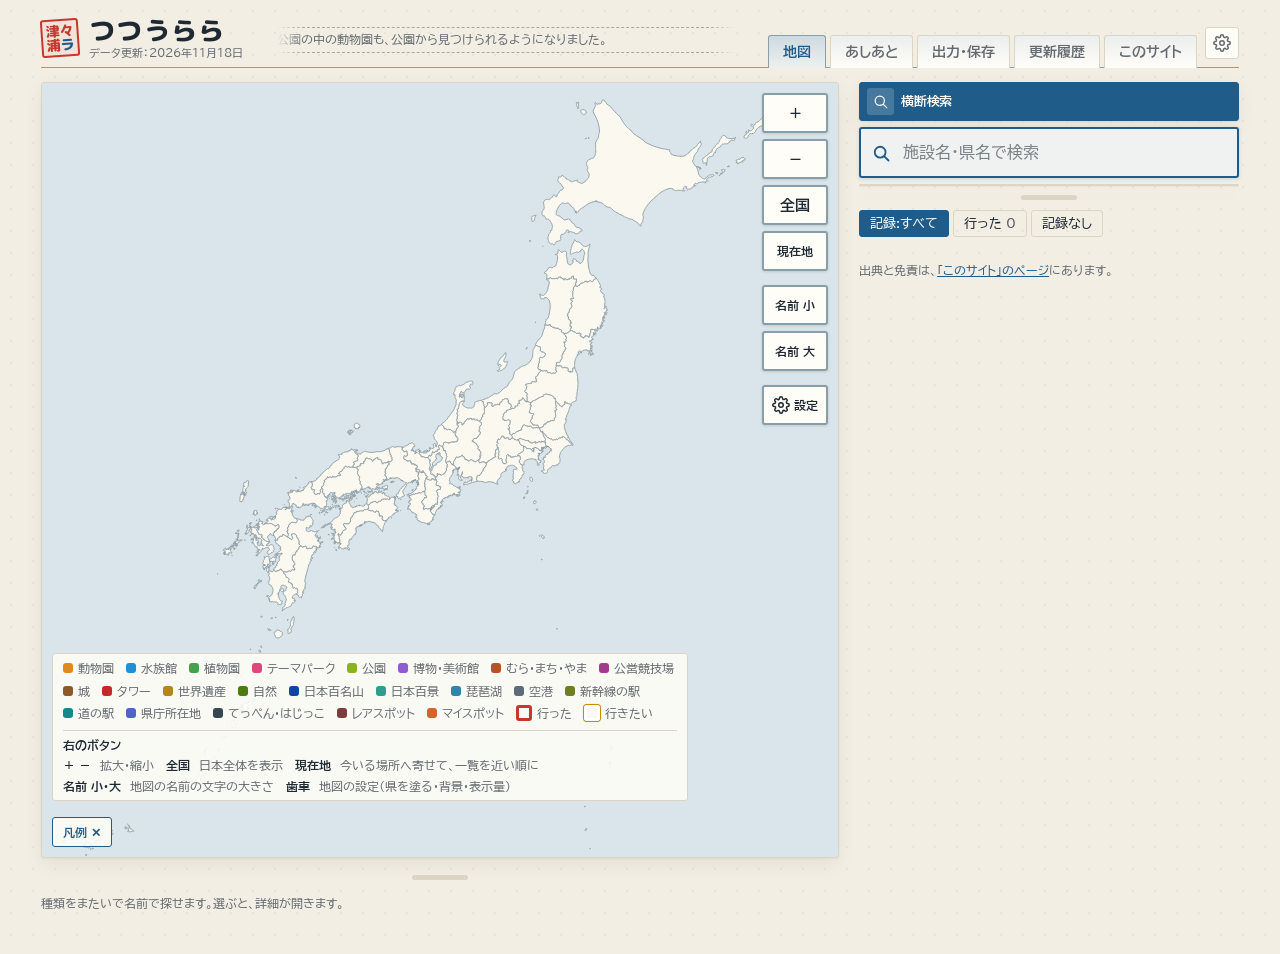
==== index.html @ d8d4fca2 "Add positions for two closed dinosaur museums and official sites for two parks Unesco-mura Dai-Kyory" ====
<!doctype html><html><head><meta charset=utf8><meta name=viewport content="width=device-width,initial-scale=1,viewport-fit=cover"><style>:root{color-scheme:light;box-sizing:border-box;padding-top:env(safe-area-inset-top,0px);padding-bottom:env(safe-area-inset-bottom,0px)}html{scroll-padding-top:env(safe-area-inset-top,0px)}body{margin:0;padding:0;font:14px -apple-system,BlinkMacSystemFont,sans-serif;background:transparent;color:inherit}img{max-width:100%}[hidden]:not([hidden=until-found i]){display:none!important}</style><link rel="manifest" href="manifest.webmanifest"><meta name="theme-color" content="#f2eee4"><link rel="icon" type="image/png" sizes="32x32" href="icons/favicon-32.png?v=20261117a"><link rel="icon" type="image/png" sizes="64x64" href="icons/favicon-64.png?v=20261117a"><link rel="apple-touch-icon" href="icons/apple-touch-icon.png"><meta name="description" content="日本地図で、行った場所を記録するサイト。"><meta property="og:type" content="website"><meta property="og:site_name" content="つつうらら"><meta property="og:title" content="つつうらら"><meta property="og:description" content="日本地図で、行った場所を記録するサイト。"><meta property="og:url" content="https://lertroo.github.io/tsutsu-urara/"><meta property="og:image" content="https://lertroo.github.io/tsutsu-urara/icons/og.png"><meta property="og:image:width" content="1200"><meta property="og:image:height" content="630"><meta property="og:image:alt" content="つつうらら：日本地図で、行った場所を記録する"><meta name="twitter:card" content="summary_large_image"><script>/* 表示モードと文字の大きさを、描く前に当てる（ページを移るときに白く光らないように。決まりは site.js の applyPrefs と同じ） */(()=>{let t=null,f=0;try{t=localStorage.getItem('jp-theme');f=parseInt(localStorage.getItem('jp-fs'),10)}catch(e){}const r=document.documentElement;if(t==='light'||t==='dark')r.setAttribute('data-theme',t);try{if(localStorage.getItem('jp-font')==='sys')r.setAttribute('data-font','sys')}catch(e){}if(f>=80&&f<=150)r.style.fontSize=f+'%';const d=t==='dark'||(t!=='light'&&matchMedia('(prefers-color-scheme: dark)').matches),c=d?'#12171d':'#f2eee4';r.style.background=c;r.style.colorScheme=d?'dark':'light';const m=document.querySelector('meta[name="theme-color"]');if(m)m.content=c})()</script></head><body>
<title>津々浦ラ</title>
<script>
  (() => {
    if (location.hostname !== 'lertroo.github.io' || !navigator.sendBeacon) return;
    try {
      navigator.sendBeacon('https://access-log.lertroo.workers.dev/hit', JSON.stringify({
        site: 'tsutsu-urara', path: location.pathname, query: location.search, title: document.title,
        ref: document.referrer, lang: navigator.language,
        screen: screen.width + 'x' + screen.height, viewport: innerWidth + 'x' + innerHeight,
        tz: Intl.DateTimeFormat().resolvedOptions().timeZone,
      }));
    } catch {}
  })();
</script>
<link rel="preconnect" href="https://fonts.googleapis.com"><link rel="preconnect" href="https://fonts.gstatic.com" crossorigin>
<link rel="stylesheet" href="style.css?v=20261117b">

<main class="app">
  <header>
    <div class="head">
      <div class="brand"><span class="logo" aria-hidden="true"><span>津</span><span>々</span><span>浦</span><span>ラ</span></span><div class="bname"><h1>つつうらら</h1><p class="upd"><span class="updl">データ</span>更新：<span id="dupd"></span></p></div></div>
      <div class="topbar prefs">
        <button type="button" class="prefbtn" id="prefbtn" aria-label="表示の設定" title="表示の設定" aria-expanded="false" aria-controls="prefmenu"><svg viewBox="0 0 24 24" aria-hidden="true" fill="none" stroke="currentColor" stroke-width="2" stroke-linecap="round" stroke-linejoin="round"><circle cx="12" cy="12" r="3"/><path d="M19.4 15a1.65 1.65 0 0 0 .33 1.82l.06.06a2 2 0 0 1 0 2.83 2 2 0 0 1-2.83 0l-.06-.06a1.65 1.65 0 0 0-1.82-.33 1.65 1.65 0 0 0-1 1.51V21a2 2 0 0 1-2 2 2 2 0 0 1-2-2v-.09A1.65 1.65 0 0 0 9 19.4a1.65 1.65 0 0 0-1.82.33l-.06.06a2 2 0 0 1-2.83 0 2 2 0 0 1 0-2.83l.06-.06a1.65 1.65 0 0 0 .33-1.82 1.65 1.65 0 0 0-1.51-1H3a2 2 0 0 1-2-2 2 2 0 0 1 2-2h.09A1.65 1.65 0 0 0 4.6 9a1.65 1.65 0 0 0-.33-1.82l-.06-.06a2 2 0 0 1 0-2.83 2 2 0 0 1 2.83 0l.06.06a1.65 1.65 0 0 0 1.82.33H9a1.65 1.65 0 0 0 1-1.51V3a2 2 0 0 1 2-2 2 2 0 0 1 2 2v.09a1.65 1.65 0 0 0 1 1.51 1.65 1.65 0 0 0 1.82-.33l.06-.06a2 2 0 0 1 2.83 0 2 2 0 0 1 0 2.83l-.06.06a1.65 1.65 0 0 0-.33 1.82V9a1.65 1.65 0 0 0 1.51 1H21a2 2 0 0 1 2 2 2 2 0 0 1-2 2h-.09a1.65 1.65 0 0 0-1.51 1z"/></svg></button>
        <div class="prefmenu" id="prefmenu" role="group" aria-label="表示の設定" hidden>
          <div class="pmrow"><span class="pml">文字の大きさ</span><button type="button" id="fsm" aria-label="文字を小さく">A−</button><button type="button" id="fsp" aria-label="文字を大きく">A＋</button></div>
          <div class="pmrow"><span class="pml">ライト/ダーク</span><button type="button" id="theme" aria-label="表示モードの切り替え">自動</button></div>
          <div class="pmrow"><span class="pml">フォント</span><button type="button" id="fontsel" aria-label="フォントの切り替え（サイトの指定／端末の標準）" title="サイトで指定した書体と、この端末の標準の書体を切り替えます">サイト指定</button></div>
          <div class="pmrow"><button type="button" id="prefreset" aria-label="画面の表示設定を初期状態に戻す" title="文字の大きさ・ライト/ダーク・フォント・地図の高さ・一覧の高さ・名前の大きさ・表示量・塗り・凡例を、初期状態に戻します（行った記録は消えません）">初期化</button></div>
        </div>
      </div>
    </div>
    <nav class="ptabs" aria-label="ページ"><a href="index.html" aria-current="page">地図</a><a href="ashiato.html">あしあと</a><a href="kiroku.html">出力・保存</a><a href="changelog.html">更新履歴</a><a href="about.html">このサイト</a></nav>
  </header>


  <div class="layout">
    <section class="left" aria-label="分布図">
      <div class="chk" id="chk" hidden></div>
      <div class="mapwrap" id="mapwrap">
        <svg id="svg" viewBox="120 0 680 880" role="img" aria-label="日本列島の分布図">
          <defs><filter id="tdark" color-interpolation-filters="sRGB"><feColorMatrix type="matrix" values="-1 0 0 0 1  0 -1 0 0 1  0 0 -1 0 1  0 0 0 1 0"></feColorMatrix><feColorMatrix type="hueRotate" values="180"></feColorMatrix><feColorMatrix type="matrix" values="0.8 0 0 0 0  0 0.8 0 0 0  0 0 0.8 0 0  0 0 0 1 0"></feColorMatrix></filter></defs>
          <rect class="seabg" x="-3000" y="-3000" width="7000" height="7000"></rect>
          <g id="g-tile"></g>
          <g id="g-land"></g>
          <g id="g-fill"></g>
          <g id="g-sel"></g>
          <g id="g-tky" class="tky"></g>
          <g id="g-lake" class="lakes"></g>
          <g id="g-tkyl"></g>
          <g id="g-speed" class="speed" aria-hidden="true"></g>
          <g id="g-lab"></g>
          <g id="g-dots"></g>
          <g id="g-clu"></g>
          <g id="g-pulse" aria-hidden="true"></g>
        </svg>
        <div class="ctrl">
          <button type="button" id="zin" aria-label="拡大" title="地図を拡大します">＋</button>
          <button type="button" id="zout" aria-label="縮小" title="地図を縮小します">－</button>
          <button type="button" id="zfull" aria-label="全国を表示" title="日本全体が見える大きさに戻します">全国</button>
          <button type="button" id="zloc" aria-label="現在地へ移動" title="今いる場所へ地図を寄せて、一覧を近い順にします">現在地</button>
          <button type="button" id="labm" class="cgap" aria-label="地図の名前の文字を小さく" title="地図に出す名前の文字を小さくします">名前 小</button>
          <button type="button" id="labp" aria-label="地図の名前の文字を大きく" title="地図に出す名前の文字を大きくします">名前 大</button>
          <button type="button" id="mset" class="cgap" aria-haspopup="true" aria-expanded="false" aria-controls="msetp" aria-label="地図の設定" title="地図の設定（県の塗り・背景・表示量）"><svg viewBox="0 0 24 24" aria-hidden="true" fill="none" stroke="currentColor" stroke-width="2" stroke-linecap="round" stroke-linejoin="round"><circle cx="12" cy="12" r="3"/><path d="M19.4 15a1.65 1.65 0 0 0 .33 1.82l.06.06a2 2 0 0 1 0 2.83 2 2 0 0 1-2.83 0l-.06-.06a1.65 1.65 0 0 0-1.82-.33 1.65 1.65 0 0 0-1 1.51V21a2 2 0 0 1-2 2 2 2 0 0 1-2-2v-.09A1.65 1.65 0 0 0 9 19.4a1.65 1.65 0 0 0-1.82.33l-.06.06a2 2 0 0 1-2.83 0 2 2 0 0 1 0-2.83l.06-.06a1.65 1.65 0 0 0 .33-1.82 1.65 1.65 0 0 0-1.51-1H3a2 2 0 0 1-2-2 2 2 0 0 1 2-2h.09A1.65 1.65 0 0 0 4.6 9a1.65 1.65 0 0 0-.33-1.82l-.06-.06a2 2 0 0 1 0-2.83 2 2 0 0 1 2.83 0l.06.06a1.65 1.65 0 0 0 1.82.33H9a1.65 1.65 0 0 0 1-1.51V3a2 2 0 0 1 2-2 2 2 0 0 1 2 2v.09a1.65 1.65 0 0 0 1 1.51 1.65 1.65 0 0 0 1.82-.33l.06-.06a2 2 0 0 1 2.83 0 2 2 0 0 1 0 2.83l-.06.06a1.65 1.65 0 0 0-.33 1.82V9a1.65 1.65 0 0 0 1.51 1H21a2 2 0 0 1 2 2 2 2 0 0 1-2 2h-.09a1.65 1.65 0 0 0-1.51 1z"/></svg><span>設定</span></button>
        </div>
        <div class="msetp" id="msetp" role="group" aria-label="地図の設定" hidden>
          <div class="msrow"><div class="msh"><span class="msl">県を塗る</span><button type="button" id="zfill" aria-pressed="false">オフ</button></div><p class="msd">行った都道府県を、行った数に応じて色で塗ります。オンのあいだは、点の代わりに塗りを出します。</p></div>
          <div class="msrow"><div class="msh"><span class="msl">背景</span></div><div id="bgmenu" class="bgmenu" role="radiogroup" aria-label="背景の地図"></div><p class="msd">地図の下に敷く地図です。出しているあいだは、地図の右下に出典が出ます。</p></div>
          <div class="msrow" id="clum"><div class="msh"><span class="msl" id="clul">表示量：標準</span></div><input type="range" id="clus" min="0" max="6" step="1" value="4" aria-label="地図に出す点と名前の量（左ほど少なく、右ほど多く）"><span class="clue" aria-hidden="true"><span>少</span><span>多</span></span><p class="msd">混み合う所では、点と名前を「数字の入った円」にまとめます。左ほど多くまとめて、右ほど一つずつ出します。</p></div>
        </div>
        <div class="legend" id="legend" aria-hidden="true"></div>
        <div id="tattr" hidden></div>
        <div class="farbox" id="farbox" hidden></div>
        <div class="mcard" id="mcard" hidden></div>
        <div class="fararrow" id="fararrow" hidden aria-hidden="true"><svg viewBox="0 0 48 48"><path d="M3 17h25V6l17 18-17 18V31H3z"/></svg></div>
        <button type="button" id="legtog" class="legtog" aria-expanded="false" aria-controls="legend">凡例</button>
      </div>
      <div class="maph" id="maph" role="separator" aria-orientation="horizontal" aria-label="地図の高さ（上下にドラッグ、ダブルタップで元に戻す）" tabindex="0"><i></i></div>
      <p class="note" id="mapnote">種類をまたいで名前で探せます。選ぶと、詳細が開きます。</p>
    </section>

    <section class="mid" id="mid" aria-label="詳細"><p class="panel mid-empty" id="midempty">施設を選ぶと、ここに詳細が出ます。</p></section>

    <section class="right" aria-label="詳細と一覧">
  <div class="tabs" role="tablist" aria-label="表示する一覧">
    <button type="button" class="tab" role="tab" id="tab-all" aria-selected="true" data-mode="all">横断検索</button>
  </div>
      <label class="qbox"><svg class="qic" viewBox="0 0 24 24" fill="none" stroke="currentColor" stroke-width="2.2" stroke-linecap="round" aria-hidden="true"><circle cx="11" cy="11" r="6.5"/><path d="M16 16l5 5"/></svg><input type="search" id="q" aria-label="絞り込み" placeholder="施設名・県名で検索" autocomplete="off"></label>
      <ul class="list" id="list"></ul>
      <div class="maph listh" id="listh" role="separator" aria-orientation="horizontal" aria-label="検索結果の高さ（上下にドラッグ、ダブルクリックで元に戻す）" tabindex="0"><i></i></div>
      <aside class="panel" id="detail" aria-live="polite" hidden></aside>
      <div class="chips" id="chips" role="group" aria-label="絞り込み"></div>
      <div class="tools" id="tools"></div>
      <div class="src" id="tkysrc" hidden>東京都の区市町村の境界：<a href="https://nlftp.mlit.go.jp/ksj/gml/datalist/KsjTmplt-N03-2025.html" target="_blank" rel="noopener">「国土数値情報（行政区域データ）」</a>（国土交通省、2025年1月1日時点）をもとに作成（点を間引くなどの加工をしています）。国土交通省が作成したものではありません。測量法に基づく国土地理院長承認（複製）R 6JHf 503。</div>
      <div class="src" id="citysrc" hidden>市区町村の境界：「国土数値情報（行政区域データ）」（国土交通省、2021年1月1日時点）を、スマートニュース メディア研究所が簡素化したもの（https://github.com/smartnews-smri/japan-topography）をもとに作成。国土交通省が作成したものではありません。</div>
      <p class="src">出典と免責は、<a href="about.html#legal">「このサイト」のページ</a>にあります。</p>
    </section>
  </div>
</main>
<button type="button" class="fbtn" id="fbtn" aria-controls="fsheet" aria-expanded="false"></button>
<div class="fsback" id="fsback" hidden></div>
<div class="fsheet" id="fsheet" role="dialog" aria-label="絞り込み" hidden><div class="fsh"><b>絞り込み</b></div><div class="fsb" id="fsb"></div></div>

<script src="data/geo.js"></script>
<script src="data/lakes.js"></script>
<script src="data/shinkansen.js?v=20261111a"></script>
<script src="data/ikenai.js?v=20261109a"></script>
<script src="data/edges.js?v=20261109a"></script>
<script src="data/koei.js"></script>
<script src="data/mura.js?v=20261115a"></script>
<script src="data/parks.js?v=20261118a"></script>
<script src="data/castles.js"></script>
<script src="data/airports.js?v=20261111c"></script>
<script src="data/stations.js?v=20261115a"></script>
<script src="data/zoos.js?v=20261117a"></script>
<script src="data/capitals.js"></script>
<script src="data/worldheritage.js?v=20261117c"></script>
<script src="data/scenic.js"></script>
<script src="data/nature.js?v=20261111a"></script>
<script src="data/hyakumeizan.js?v=20261111a"></script>
<script src="data/aquariums.js?v=20261117a"></script>
<script src="data/gardens.js?v=20261117a"></script>
<script src="data/themeparks.js?v=20261117a"></script>
<script src="data/museums.js?v=20261118a"></script>
<script src="data/towers.js"></script>
<script src="data/photos.js"></script>
<script src="data/hitokoto.js?v=20261110a"></script>
<script src="data/desc.js?v=20261117e"></script>
<script src="data/webt.js?v=20261117d"></script>
<script src="site.js?v=20261118a"></script>
<script src="core.js?v=20261115c"></script>
<script src="xport.js?v=20261116a"></script>
<script>

/* ===== 状態 ===== */
const svg = $('svg'), gLand = $('g-land'), gLake = $('g-lake'), gSel = $('g-sel'), gDots = $('g-dots'), gClu = $('g-clu'), gLab = $('g-lab');
/* 地図の大きさ（幅・高さ）。測るたびに画面の計算が走るので、大きさが変わったときだけ測り直す（位置は変わるので、位置が要る所は今までどおり測る） */
let svgSzC = null;
function svgSz() { if (!svgSzC) { const r = svg.getBoundingClientRect(); if (!(r.width > 0 && r.height > 0)) return { width:r.width, height:r.height }; svgSzC = { width:r.width, height:r.height }; } return svgSzC; }
try { new ResizeObserver(() => { svgSzC = null; }).observe(svg); } catch (e) {}
window.addEventListener('resize', () => { svgSzC = null; });
const NS = 'http://www.w3.org/2000/svg';
const W0 = { x:120, y:0, w:680, h:880 };
let vb = { ...W0 };
let selId = null;
const flt = { kinds:null, type:'all', region:'all', q:'', vis:'all', pfk:'' };

function el(name, attrs, parent) {
  const e = document.createElementNS(NS, name);
  for (const k in attrs) e.setAttribute(k, attrs[k]);
  if (parent) parent.appendChild(e);
  return e;
}

/* ===== 県の形の細かさ =====
   data/geo.js（全国用、GEO_PREFS）で描き、拡大すると data/geo_fine.js（拡大用、GEO_PREFS_FINE）に切り替える。
   拡大用は、少し拡大したときに読み込む。切り替えるのは、画面に入っている県だけ。 */
const FINE_LOAD = 300, FINE_IN = 120, FINE_OUT = 150;   // viewBox の幅（全体は680）。FINE_IN と FINE_OUT の差で、切り替えのちらつきを防ぐ
let fineOn = false, fineState = 0;                       // fineState 0:未読み込み 1:読み込み中 2:読み込み済み 3:失敗（全国用のまま）
const PREF_BOX = {};
Object.keys(GEO_PREFS).forEach(k => {
  const n = GEO_PREFS[k].match(/-?\d+\.?\d*/g).map(Number);
  let x0 = 1e9, y0 = 1e9, x1 = -1e9, y1 = -1e9;
  for (let i = 0; i + 1 < n.length; i += 2) { x0 = Math.min(x0, n[i]); x1 = Math.max(x1, n[i]); y0 = Math.min(y0, n[i + 1]); y1 = Math.max(y1, n[i + 1]); }
  PREF_BOX[k] = [x0, y0, x1, y1];
});
const fineView = k => { const b = PREF_BOX[k], m = vb.w * 0.25; return b[2] > vb.x - m && b[0] < vb.x + vb.w + m && b[3] > vb.y - m && b[1] < vb.y + vb.h + m; };
const wantFine = k => fineOn && fineState === 2 && fineView(k);
const geoD = k => (wantFine(k) ? GEO_PREFS_FINE : GEO_PREFS)[k];
function geoPath(k, attrs, parent) { const p = el('path', Object.assign({ d:geoD(k), 'data-gk':k }, attrs), parent); p.__f = wantFine(k); return p; }
function refreshGeo() {
  svg.querySelectorAll('path[data-gk]').forEach(p => {
    const f = wantFine(p.dataset.gk);
    if (p.__f !== f) { p.__f = f; p.setAttribute('d', (f ? GEO_PREFS_FINE : GEO_PREFS)[p.dataset.gk]); }
  });
}
function loadFine() {
  if (fineState) return;
  fineState = 1;
  const s = document.createElement('script');
  s.src = 'data/geo_fine.js';
  s.onload = () => { fineState = typeof GEO_PREFS_FINE === 'object' ? 2 : 3; refreshGeo(); };
  s.onerror = () => { fineState = 3; };
  document.head.appendChild(s);
}
function updateFine() {
  if (vb.w < FINE_LOAD) loadFine();
  fineOn = fineOn ? vb.w < FINE_OUT : vb.w < FINE_IN;
  if (fineState === 2) refreshGeo();
}

/* ===== 区市町村の境界（県を選んで、幅が TKY_IN 未満に拡大したとき。東京都は data/geo_tokyo.js、ほかの県は data/city/NN.js を、そのときに読み込む）===== */
const TKY_IN = 90, TKY_MINW = 1.5;   // viewBox の幅がこれより小さいとき境界線を出す／県を選んだときの最小幅
const gTky = $('g-tky'), gTkyL = $('g-tkyl');
const PREF_NAMES = ['北海道','青森県','岩手県','宮城県','秋田県','山形県','福島県','茨城県','栃木県','群馬県','埼玉県','千葉県','東京都','神奈川県','新潟県','富山県','石川県','福井県','山梨県','長野県','岐阜県','静岡県','愛知県','三重県','滋賀県','京都府','大阪府','兵庫県','奈良県','和歌山県','鳥取県','島根県','岡山県','広島県','山口県','徳島県','香川県','愛媛県','高知県','福岡県','佐賀県','長崎県','熊本県','大分県','宮崎県','鹿児島県','沖縄県'];
const cityCode = k => { const i = PREF_NAMES.indexOf(k); return i < 0 ? null : String(i + 1).padStart(2, '0'); };
const cityState = {}, cityGrp = {};   // 県コード → 0:未読み込み 1:読み込み中 2:読み込み済み 3:失敗 ／ 描いたグループ
const cityHide = document.head.appendChild(document.createElement('style'));
let cityHideK = null;
function loadCity(code) {
  if (cityState[code]) return;
  cityState[code] = 1;
  const sc = document.createElement('script');
  sc.src = code === '13' ? 'data/geo_tokyo.js' : 'data/city/' + code + '.js';
  sc.onload = () => {
    const data = code === '13' ? (typeof GEO_TOKYO === 'object' ? GEO_TOKYO : null) : (window.GEO_CITY && window.GEO_CITY[code]);
    if (!data) { cityState[code] = 3; return; }
    const gp = el('g', { style:'display:none' }, gTky), gl = el('g', { style:'display:none' }, gTkyL);
    data.forEach(t => { el('path', { d:t.d }, gp); const tx = el('text', { x:t.x, y:t.y }, gl); tx.setAttribute('class', 'tkylab'); tx.textContent = t.n; tx.style.display = 'none'; tx.__w = t.w; tx.__x = t.x; tx.__y = t.y; });
    cityGrp[code] = { p:gp, l:gl };
    cityState[code] = 2; updateTky();
  };
  sc.onerror = () => { cityState[code] = 3; };
  document.head.appendChild(sc);
}
/* いま見えている範囲にある県。県の簡略な形（簡略版の座標）に、範囲全体に敷いた格子点（縁の少し外まで）を当てて決める。
   県を選んでいるときも、その県を先頭に、隣の県のうち見えているものを足す（足さないと、隣の県は別の出典の県の外形のままで、境界線が二重にずれて見える） */
var PCP = {}, PBB = {}, pCtx = null;
const VC_N = 15, VC_M = 0.05;
function viewCodes() {
  if (vb.w >= TKY_IN) return [];
  const sel = flt.pfk ? cityCode(flt.pfk) : null;
  if (flt.pfk && !sel) return [];
  if (!pCtx) pCtx = document.createElement('canvas').getContext('2d');
  const pts = [], out = sel ? [sel] : [];
  for (let i = 0; i < VC_N; i++) for (let j = 0; j < VC_N; j++) pts.push([vb.x + vb.w * (-VC_M + (1 + 2 * VC_M) * i / (VC_N - 1)), vb.y + vb.h * (-VC_M + (1 + 2 * VC_M) * j / (VC_N - 1))]);
  const x0 = vb.x - vb.w * VC_M, x1 = vb.x + vb.w * (1 + VC_M), y0 = vb.y - vb.h * VC_M, y1 = vb.y + vb.h * (1 + VC_M);
  Object.keys(GEO_PREFS).forEach(k => {
    const c = cityCode(k); if (!c || c === sel) return;
    if (!PBB[k]) { const t = el('path', { d:GEO_PREFS[k] }, gLand), b = t.getBBox(); t.remove(); PBB[k] = { x:b.x, y:b.y, x2:b.x + b.width, y2:b.y + b.height }; PCP[k] = new Path2D(GEO_PREFS[k]); }
    const bb = PBB[k]; if (bb.x2 < x0 || bb.x > x1 || bb.y2 < y0 || bb.y > y1) return;
    if (pts.some(p => pCtx.isPointInPath(PCP[k], p[0], p[1]))) out.push(c);
  });
  return out;
}
function updateTky() {
  const codes = viewCodes();
  codes.forEach(loadCity);
  const shown = codes.filter(c => cityState[c] === 2);
  for (const c in cityGrp) { const want = shown.includes(c) ? '' : 'none'; cityGrp[c].p.style.display = cityGrp[c].l.style.display = want; }
  /* 区市町村の境界が出ているあいだは、県の外形（簡略）の形とずれるので、外形と塗りは消し、区市町村の形を同じ色で塗る */
  const mw_ = $('mapwrap'), names = shown.map(c => PREF_NAMES[+c - 1]), key = names.join(',');
  if (cityHideK !== key) { cityHideK = key; cityHide.textContent = names.length ? names.map(k => '.mapwrap.cityshown .landp[data-k="' + k + '"], .mapwrap.cityshown .pfill[data-k="' + k + '"]').join(', ') + ', .mapwrap.cityshown .prefsel { display: none; }' : ''; }
  mw_.classList.toggle('cityshown', shown.length > 0);
  shown.forEach((code, i) => {
    const pf_ = document.querySelector('#g-fill .pfill[data-k="' + names[i] + '"]');
    const lv_ = pf_ ? (pf_.getAttribute('class').match(/lv(\d)/) || [])[1] : '';
    cityGrp[code].p.style.setProperty('--tkyfill', lv_ ? 'color-mix(in srgb, var(--accent) ' + [30, 55, 82][lv_ - 1] + '%, var(--land))' : 'var(--land)');
    cityGrp[code].p.style.setProperty('--tkyfillbg', lv_ ? 'color-mix(in srgb, var(--accent) ' + [30, 55, 82][lv_ - 1] + '%, transparent)' : 'transparent');
  });
  if (!shown.length) return;
  const s = (svgSz().width / vb.w) || 1, fs = 11 / s;
  const x0 = vb.x - vb.w * 0.05, x1 = vb.x + vb.w * 1.05, y0 = vb.y - vb.h * 0.05, y1 = vb.y + vb.h * 1.05;
  shown.forEach(code => cityGrp[code].l.childNodes.forEach(tx => {
    const ok = tx.__x > x0 && tx.__x < x1 && tx.__y > y0 && tx.__y < y1 && tx.__w * s >= tx.textContent.length * 11 * 0.75;
    const want = ok ? '' : 'none';
    if (tx.style.display !== want) tx.style.display = want;
    if (ok) { tx.style.fontSize = fs + 'px'; tx.style.strokeWidth = (3 / s) + 'px'; }
  }));
}

/* 地図の下地(都道府県) */
LAKES.forEach(l => el('path', { d:l.d, 'data-lake':l.n }, gLake));   /* 大きな湖（海の色で重ねる） */
Object.keys(GEO_PREFS).forEach(k => { const lp = geoPath(k, { class:'landp', 'data-k':k }, gLand); lp.addEventListener('click', () => { if (!moved && mapView === 'fill') setPfk(k); }); });

/* ===== 表示範囲の操作 ===== */
let ASPECT = W0.h / W0.w;
const maxW = () => W0.h / ASPECT;
function fitAll() {
  const w = maxW();
  vb = { x:W0.x - (w - W0.w) / 2, y:0, w, h:w * ASPECT }; applyVB();
}
let MINW = 5;   /* 県を選んでいるときは、さらに拡大できる（refresh() が切り替える） */
function clampVB() {
  if (!(ASPECT > 0 && isFinite(ASPECT))) ASPECT = W0.h / W0.w;   /* 縦横比や表示範囲が壊れたら、初期値に戻す（地図が消えて、操作も効かなくなるのを防ぐ） */
  vb = clampBox(vb);
}
/* 表示範囲 v を、地図の外に出すぎない範囲に収めた新しい範囲を返す（flyTo の行き先にも使う） */
function clampBox(v) {
  if (![v.x, v.y, v.w].every(isFinite)) v = { ...W0 };
  const w = Math.max(MINW, Math.min(maxW(), v.w)), h = w * ASPECT;
  const x = w >= W0.w ? W0.x - (w - W0.w) / 2 : Math.max(W0.x - 110, Math.min(W0.x + W0.w - w + 40, v.x));
  const y = h >= W0.h ? 0 : Math.max(-40, Math.min(W0.h - h + 40, v.y));
  return { x, y, w, h };
}
/* 画面の位置から緯度経度へ（proj の逆変換） */
const unproj = (x, y) => [x / (40 * 0.81) + 122, 46 - y / 40];
let usRaf = 0;
function applyVB() {
  clampVB();
  svg.setAttribute('viewBox', vb.x + ' ' + vb.y + ' ' + vb.w + ' ' + vb.h);
  updateFine();
  updateTky();
  updateTiles();
  /* 指・ホイールで動かしている間は、点の大きさ・まとめ・名前を、画面の描き直し1回につき1度だけ直す（イベントは1回の描き直しの間に何度も来る） */
  if (labBusy()) { if (!usRaf) usRaf = requestAnimationFrame(() => { usRaf = 0; updateSizes(); }); }
  else { cancelAnimationFrame(usRaf); usRaf = 0; updateSizes(); }
  drawSpeed();
  drawFarArrow();
}
function zoomAt(f, cx, cy) {
  const nw = Math.max(MINW, Math.min(maxW(), vb.w * f));
  const r = nw / vb.w;
  vb.x = cx - (cx - vb.x) * r; vb.y = cy - (cy - vb.y) * r; vb.w = nw;
  applyVB();
}
$('zin').onclick = () => zoomAt(0.6, vb.x + vb.w / 2, vb.y + vb.h / 2);
$('zout').onclick = () => zoomAt(1 / 0.6, vb.x + vb.w / 2, vb.y + vb.h / 2);
$('zfull').onclick = () => fitAll();
$('zfill').onclick = () => setMapView(mapView === 'fill' ? 'dots' : 'fill');

/* ===== 背景の地図（地理院タイルの淡色地図・標準地図・航空写真と、OpenStreetMap から選ぶ）=====
   タイルはウェブメルカトルなので、1枚を横長の帯に切り分け、帯ごとに上下の緯度をこの地図の投影に置いて引き伸ばす（帯は緯度0.5度ほど。1枚のまま引き伸ばすと、全国表示では真ん中が南北に数ピクセルずれる）。
   縦横の比は緯度で少し変わる（北海道では縦に縮み、沖縄では縦に伸びる）。拡大の段階を変えたときは、新しいタイルがそろうまで前の段階のタイルを下に残す。 */
const TILE_SRC = {
  pale:  { n:'淡色地図', url:'https://cyberjapandata.gsi.go.jp/xyz/pale/{z}/{x}/{y}.png', zmax:18, gsi:true },
  std:   { n:'標準地図', url:'https://cyberjapandata.gsi.go.jp/xyz/std/{z}/{x}/{y}.png', zmax:18, gsi:true },
  photo: { n:'航空写真', url:'https://cyberjapandata.gsi.go.jp/xyz/seamlessphoto/{z}/{x}/{y}.jpg', zmax:18, gsi:true, photo:true },
  osm:   { n:'OpenStreetMap', short:'OSM', url:'https://tile.openstreetmap.org/{z}/{x}/{y}.png', zmax:19 },
};
const TILE_ZMIN = 5, TILE_MAX = 120;
const gTile = $('g-tile');
let tileSrc = '', tileRaf = 0, tileZ = -1, tileWant = new Set();   /* tileSrc：TILE_SRC のキー。'' は背景なし */
try { const v = localStorage.getItem('jp-bgmap'); tileSrc = v === '1' ? 'pale' : TILE_SRC[v] ? v : ''; } catch (e) {}
const tileLo = (x, n) => x / n * 360 - 180;
const tileLa = (y, n) => Math.atan(Math.sinh(Math.PI * (1 - 2 * y / n))) * 180 / Math.PI;
function updateTiles() { if (!tileRaf) tileRaf = requestAnimationFrame(drawTiles); }
function drawTiles() {
  tileRaf = 0;
  if (!tileSrc) { gTile.replaceChildren(); tileZ = -1; tileWant = new Set(); return; }
  const src = TILE_SRC[tileSrc];
  const sz = svgSz(); if (!(sz.width > 0)) return;
  const [lo0, la1] = unproj(vb.x, vb.y), [lo1, la0] = unproj(vb.x + vb.w, vb.y + vb.h);
  const px = sz.width * Math.min(window.devicePixelRatio || 1, 1.5);
  let z = Math.max(TILE_ZMIN, Math.min(src.zmax, Math.round(Math.log2(360 * px / (256 * (lo1 - lo0))))));
  let n, x0, x1, y0, y1;
  for (;;) {   /* 日本の周り（経度122〜154度、緯度20〜46度）だけ。枚数が多すぎるときは段階を下げる */
    n = 2 ** z;
    const tx = lo => Math.floor((lo + 180) / 360 * n);
    const ty = la => { const r = la * Math.PI / 180; return Math.floor((1 - Math.log(Math.tan(r) + 1 / Math.cos(r)) / Math.PI) / 2 * n); };
    x0 = tx(Math.max(lo0, 122)); x1 = tx(Math.min(lo1, 154)); y0 = ty(Math.min(la1, 46)); y1 = ty(Math.max(la0, 20));
    if ((x1 - x0 + 1) * (y1 - y0 + 1) <= TILE_MAX || z <= TILE_ZMIN) break;
    z--;
  }
  const have = {};
  Array.from(gTile.children).forEach(g => { have[g.__k] = g; });
  const want = new Set();
  for (let x = x0; x <= x1; x++) for (let y = y0; y <= y1; y++) {
    const k = tileSrc + '/' + z + '/' + x + '/' + y; want.add(k);
    if (have[k]) continue;
    const ax = proj(tileLo(x, n), 0)[0], bx = proj(tileLo(x + 1, n), 0)[0];
    const ns = Math.max(1, Math.min(16, Math.ceil((tileLa(y, n) - tileLa(y + 1, n)) * 2)));
    const ov = (bx - ax) * 0.004;   /* 継ぎ目が透けないよう、少し重ねる */
    const url = src.url.replace('{z}', z).replace('{x}', x).replace('{y}', y);
    const g = el('g', {}, gTile);
    g.__k = k; g.__z = z; g.__ok = false;
    for (let i = 0; i < ns; i++) {   /* 帯 i：タイルの画素の行 256*i/ns 〜 256*(i+1)/ns を、その上下の緯度の位置に置く */
      const sy0 = proj(0, tileLa(y + i / ns, n))[1], sy1 = proj(0, tileLa(y + (i + 1) / ns, n))[1];
      const sv = el('svg', { x:ax, y:sy0, width:bx - ax + ov, height:sy1 - sy0 + ov, viewBox:'0 ' + (256 * i / ns) + ' 256 ' + (256 / ns), preserveAspectRatio:'none' }, g);
      const im = el('image', { width:256, height:256 }, sv);
      if (i === 0) {
        im.addEventListener('load', () => { g.__ok = true; tileSweep(); });
        im.addEventListener('error', () => { g.__ok = true; g.style.visibility = 'hidden'; tileSweep(); });
      }
      im.setAttribute('href', url);
    }
  }
  tileZ = z; tileWant = want; tileSweep();
}
/* 要らなくなったタイルを外す。同じ段階で画面から出たものはすぐ、前の段階のものは、いまの段階のタイルがそろってから */
function tileSweep() {
  const ims = Array.from(gTile.children);
  const done = ims.every(im => !tileWant.has(im.__k) || im.__ok);
  ims.forEach(im => { if (!tileWant.has(im.__k) && (done || im.__z === tileZ || ims.length > TILE_MAX * 3)) im.remove(); });
}
function applyTileOn() {
  const src = TILE_SRC[tileSrc];
  $('mapwrap').classList.toggle('bgmap', !!src);
  gTile.classList.toggle('photo', !!(src && src.photo));
  $('mapwrap').classList.toggle('bgphoto', !!(src && src.photo));
  $('tattr').hidden = !src;
  if (src) $('tattr').innerHTML = src.gsi
    ? '背景：<a href="https://maps.gsi.go.jp/development/ichiran.html" target="_blank" rel="noopener">地理院タイル（' + src.n + '）</a>'
    : '背景：© <a href="https://www.openstreetmap.org/copyright" target="_blank" rel="noopener">OpenStreetMap</a> contributors';
  $('bgmenu').querySelectorAll('button').forEach(b => b.setAttribute('aria-checked', String(b.dataset.bg === tileSrc)));
  updateTiles();
}
function setTileSrc(k) {
  if (k !== tileSrc) { tileSrc = k; gTile.replaceChildren(); tileZ = -1; tileWant = new Set(); }
  try { localStorage.setItem('jp-bgmap', k); } catch (e) {}
  applyTileOn();
}
/* 地図の歯車：地図の設定（県を塗る・背景・名前の大きさ・表示量）の枠を開く。外を押すか Esc で閉じる */
function msetOpen(open) { $('msetp').hidden = !open; $('mset').setAttribute('aria-expanded', String(open)); }
$('mset').onclick = e => { e.stopPropagation(); msetOpen($('msetp').hidden); };
document.addEventListener('click', e => { if (!$('msetp').hidden && !e.target.closest('#msetp, #mset')) msetOpen(false); });
document.addEventListener('keydown', e => { if (e.key === 'Escape' && !$('msetp').hidden) { msetOpen(false); $('mset').focus(); } });
$('bgmenu').innerHTML = [['', 'なし']].concat(Object.keys(TILE_SRC).map(k => [k, TILE_SRC[k].n]))
  .map(([k, n]) => '<button type="button" role="radio" data-bg="' + k + '">' + esc(n) + '</button>').join('');
$('bgmenu').onclick = e => { const b = e.target.closest('button'); if (b) setTileSrc(b.dataset.bg); };
window.addEventListener('resize', updateTiles);
applyTileOn();
$('labm').onclick = () => setLabs(LABS - 0.1);
$('labp').onclick = () => setLabs(LABS + 0.1);
$('clus').addEventListener('input', e => setClu(+e.target.value));
/* 地図の高さを変える（下の取っ手をドラッグ、または上下キー。ダブルタップで元に戻す） */
const mapH = { min:220, key:'jp-maph' };
const mapHMax = () => Math.round(svg.clientWidth * W0.h / W0.w);
const mapHDef = () => {
  if (window.matchMedia('(min-width: 1100px)').matches) {
    const top = $('mapwrap').getBoundingClientRect().top + window.scrollY;
    return Math.round(Math.min(mapHMax(), Math.max(480, window.innerHeight - top - 44)));
  }
  return Math.round(Math.min(mapHMax(), window.innerHeight * 0.78));
};
function setMapH(px, save) {
  if (!(svg.clientWidth > 0)) return;   /* 地図が一時的に0幅になったとき（画面の大きさが変わる途中など）に、縦横比が無限大になって地図が消えるのを防ぐ */
  const h = Math.max(mapH.min, Math.min(mapHMax(), Math.round(px)));
  svg.style.height = h + 'px'; svg.style.maxHeight = 'none';
  ASPECT = h / svg.clientWidth;
  if (save) { try { localStorage.setItem(mapH.key, String(h)); } catch (e) {} }
  const hd = $('maph'); if (hd) { hd.setAttribute('aria-valuenow', String(h)); hd.setAttribute('aria-valuemin', String(mapH.min)); hd.setAttribute('aria-valuemax', String(mapHMax())); }
  applyVB();
}
function initMapH() {
  let st = null; try { st = parseFloat(localStorage.getItem(mapH.key)); } catch (e) {}
  setMapH(st > 0 ? st : mapHDef(), false);
  const hd = $('maph');
  let drag0 = null;
  hd.addEventListener('pointerdown', ev => { drag0 = { y:ev.clientY, h:svg.clientHeight }; hd.setPointerCapture(ev.pointerId); ev.preventDefault(); });
  hd.addEventListener('pointermove', ev => { if (drag0) setMapH(drag0.h + ev.clientY - drag0.y, false); });
  const end = () => { if (drag0) { drag0 = null; setMapH(svg.clientHeight, true); } };
  hd.addEventListener('pointerup', end); hd.addEventListener('pointercancel', end);
  hd.addEventListener('dblclick', () => { try { localStorage.removeItem(mapH.key); } catch (e) {} setMapH(mapHDef(), false); });
  hd.addEventListener('keydown', ev => {
    if (ev.key === 'ArrowDown' || ev.key === 'ArrowUp') { ev.preventDefault(); setMapH(svg.clientHeight + (ev.key === 'ArrowDown' ? 40 : -40), true); }
  });
  window.addEventListener('resize', () => setMapH(svg.clientHeight, false));
}
function toUser(ev) {
  const r = svg.getBoundingClientRect();
  const s = Math.min(r.width / vb.w, r.height / vb.h);
  const ox = (r.width - vb.w * s) / 2, oy = (r.height - vb.h * s) / 2;
  return { x:vb.x + (ev.clientX - r.left - ox) / s, y:vb.y + (ev.clientY - r.top - oy) / s, s };
}
svg.addEventListener('wheel', ev => {
  ev.preventDefault(); busyUntil = performance.now() + 150;
  const p = toUser(ev);
  zoomAt(ev.deltaY < 0 ? 0.8 : 1.25, p.x, p.y);
}, { passive:false });
let drag = null, moved = false, pinch = null;
const ptrs = new Map();
const mid = () => { const a = [...ptrs.values()]; return { x:(a[0].x + a[1].x) / 2, y:(a[0].y + a[1].y) / 2, d:Math.hypot(a[0].x - a[1].x, a[0].y - a[1].y) || 1 }; };
const startDrag = pt => { drag = { x:pt.x, y:pt.y, vx:vb.x, vy:vb.y, s:toUser({ clientX:pt.x, clientY:pt.y }).s }; };
svg.addEventListener('pointerdown', ev => {
  /* 最初の1本の指は新しい操作の始まり。前の操作の指が残っていたら（指を離した通知が届かなかった場合など）捨てる。
     残ったままだと、1本指なのに2本指の拡大縮小として扱われ、全国表示まで縮んでしまう */
  if (ev.isPrimary && ptrs.size) { ptrs.clear(); pinch = null; drag = null; }
  ptrs.set(ev.pointerId, { x:ev.clientX, y:ev.clientY });
  if (ptrs.size === 1) { moved = false; startDrag(ptrs.get(ev.pointerId)); $('mapwrap').classList.add('drag'); }
  else if (ptrs.size === 2) {
    drag = null; moved = true;
    const m = mid(), u = toUser({ clientX:m.x, clientY:m.y });
    pinch = { d0:m.d, w0:vb.w, ux:u.x, uy:u.y };
  }
});
svg.addEventListener('pointermove', ev => {
  if (!ptrs.has(ev.pointerId)) return;
  ptrs.set(ev.pointerId, { x:ev.clientX, y:ev.clientY });
  if (pinch && ptrs.size >= 2) {
    const m = mid();
    vb.w = Math.max(MINW, Math.min(maxW(), pinch.w0 * pinch.d0 / m.d)); vb.h = vb.w * ASPECT;
    const r = svg.getBoundingClientRect(), s = Math.min(r.width / vb.w, r.height / vb.h);
    const ox = (r.width - vb.w * s) / 2, oy = (r.height - vb.h * s) / 2;
    vb.x = pinch.ux - (m.x - r.left - ox) / s; vb.y = pinch.uy - (m.y - r.top - oy) / s;
    applyVB();
    return;
  }
  if (!drag) return;
  const dx = ev.clientX - drag.x, dy = ev.clientY - drag.y;
  if (!moved && Math.abs(dx) + Math.abs(dy) > 4) { moved = true; try { svg.setPointerCapture(ev.pointerId); } catch (e) {} }
  vb.x = drag.vx - dx / drag.s; vb.y = drag.vy - dy / drag.s;
  applyVB();
});
const endDrag = ev => {
  ptrs.delete(ev.pointerId);
  if (ptrs.size < 2) pinch = null;
  if (ptrs.size === 1) startDrag([...ptrs.values()][0]);
  else if (ptrs.size === 0) { const was = drag && moved; drag = null; $('mapwrap').classList.remove('drag'); if (was) updateSizes(true); }
};
svg.addEventListener('pointerup', endDrag);
svg.addEventListener('pointercancel', endDrag);
/* 指が地図の外や、作り直された要素の上で離れても、操作を終わらせる */
window.addEventListener('pointerup', ev => { if (ptrs.has(ev.pointerId)) endDrag(ev); });
window.addEventListener('pointercancel', ev => { if (ptrs.has(ev.pointerId)) endDrag(ev); });

/* ===== 一覧データ ===== */
const PF_IDX = {}; Object.keys(GEO_PREFS).forEach((k, i) => { PF_IDX[k] = i; });
const pfIdx = it => { const v = PF_IDX[PREF_KEY[it.pf]]; return v === undefined ? 99 : v; };
function matchScore(it, q) {
  const t = qterms()[0] || '', n = fold(it.n + (it.o || ''));
  if (n === t) return 0;
  if (n.startsWith(t)) return 1;
  const i = n.indexOf(t);
  return i >= 0 ? 2 + Math.min(i, 60) / 100 : 3;
}
const jaCmp = new Intl.Collator('ja').compare;
function orderItems(a) {
  const q = flt.q;
  /* 番号のある種類（100名城の名城番号・百名山の第○座）は番号でも並べる：その種類だけを選んでいるときは番号の順だけ、
     ほかの種類とまざるときは、同じ県の中の同じ種類どうしを番号の順に（2026-11-10） */
  /* 百名山の行は、ふつう「自然」の行（TWIN の主）なので、番号は HM_OF から取る。同じ県の中は「城（番号順）→ 百名山（番号順）→ ほか（名前順）」 */
  const grp = x => KIND.get(x.id) === 'castles' ? [1, x.no] : HM_OF[x.id] ? [2, HM_OF[x.id].no] : [3, 0];
  const only = flt.kinds && flt.kinds.size === 1 ? flt.kinds.values().next().value : '', onlyNum = only === 'castles' || only === 'hyaku';
  const base = onlyNum ? (x, y) => (isVisited(y.id) - isVisited(x.id)) || (grp(x)[1] - grp(y)[1])
    : (x, y) => { const a = grp(x), b = grp(y); return (isVisited(y.id) - isVisited(x.id)) || (pfIdx(x) - pfIdx(y)) || (a[0] - b[0]) || (a[1] - b[1]) || jaCmp(x.n, y.n); };
  return a.slice().sort(q ? (x, y) => (matchScore(x, q) - matchScore(y, q)) || base(x, y) : base);
}
/* 1回の画面の更新で何度も呼ばれるので、条件（絞り込み・記録・データの数）が同じあいだは、前の結果を返す */
let ciKey = '', ciVal = null;
/* 細かい絞り込み（タグなど）は複数選べる。選んだもののどれかに当たる行を出す（OR）。flt.type は値を「,」でつないだ文字列（何も選んでいなければ 'all'） */
const typeSel = () => flt.type === 'all' ? [] : flt.type.split(',');
const setTypeSel = a => { flt.type = a.length ? a.join(',') : 'all'; };
const typeTest = (tk, sel) => { const fs = sel.map(v => (TYPEF[tk].find(t => t[1] === v) || [])[2]).filter(Boolean); return fs.length ? x => fs.some(f => f(x)) : () => true; };
function currentItems() {
  const key = [flt.q, flt.vis, flt.region, flt.type, flt.pfk, flt.kinds ? [...flt.kinds].join() : '-', rec.cur, rec.rev, dataRev].join('|');
  if (key === ciKey) return ciVal;
  let a = ALLX;
  if (flt.kinds && flt.kinds.size < KORDER.length) a = a.filter(kindOn);
  const tk = typeKind();
  if (tk) a = a.filter(typeTest(tk, typeSel()));
  if (flt.region !== 'all') a = a.filter(x => (x.rg || REGION_OF[x.pf]) === flt.region);
  if (flt.q) a = a.filter(qm);
  if (flt.pfk) a = a.filter(x => PREF_KEY[x.pf] === flt.pfk);
  ciKey = key; ciVal = orderItems(a.filter(visOK));
  return ciVal;
}

/* ===== 地図の点 ===== */
let dotEls = {};
let mapView = 'dots';
function hasVisitedAny() { return ALLX.some(x => isVisited(x.id)); }
function drawFill() {
  const g = $('g-fill'); g.innerHTML = '';
  if (mapView !== 'fill') return;
  const cnt = {};
  ALLX.forEach(x => { if (!isVisited(x.id)) return; const k = PREF_KEY[x.pf]; if (k) cnt[k] = (cnt[k] || 0) + 1; });
  Object.keys(cnt).forEach(k => {
    if (!GEO_PREFS[k]) return;
    const pa = geoPath(k, { class:'pfill lv' + (cnt[k] >= 5 ? 3 : cnt[k] >= 2 ? 2 : 1), 'data-k':k }, g);
    const ti = el('title', {}, pa); ti.textContent = k + '：' + cnt[k] + 'か所';
  });
}
/* 凡例の最後に付ける、地図の右のボタンの説明（スマホでは押す前の説明が出せないため） */
const CTRL_HELP = '<div class="lghelp"><b>右のボタン</b>'
  + '<span><b>＋ －</b>拡大・縮小</span><span><b>全国</b>日本全体を表示</span><span><b>現在地</b>今いる場所へ寄せて、一覧を近い順に</span>'
  + '<span><b>名前 小・大</b>地図の名前の文字の大きさ</span><span><b>歯車</b>地図の設定（県を塗る・背景・表示量）</span></div>';
function applyMapView() {
  $('mapwrap').classList.toggle('fillview', mapView === 'fill');
  $('zfill').setAttribute('aria-pressed', String(mapView === 'fill')); $('zfill').textContent = mapView === 'fill' ? 'オン' : 'オフ';
  if (mapView === 'fill') $('legend').innerHTML += hasVisitedAny() ? '<span><i class="lg lv1"></i>行った都道府県</span><span><i class="lg lv2"></i>2か所以上</span><span><i class="lg lv3"></i>5か所以上</span>' : '<span>行った記録がまだありません</span>';
  $('legend').insertAdjacentHTML('beforeend', CTRL_HELP);
  drawFill();
}
function setMapView(v) { mapView = v; renderLegend(); applyMapView(); }
function curKind(it) { return KIND.get(it.id) || 'themes'; }
function baseR(it) { const r = KIND_BY[curKind(it)].r; return typeof r === 'function' ? r(it) : r; }
/* 点の集まりは変わらない（絞り込みで変わるのは「薄くするか」だけ）ので、初回に作った点を使い回す。
   データが変わった（マイスポットの追加・削除、読み込み）ときは、initAll() が dotsStale を立てて作り直す */
let dotsStale = true;
function drawDots() {
  drawFill();
  const shown = new Set(currentItems().map(x => x.id));
  if (!dotsStale) {
    gLab.innerHTML = '';
    for (const id in dotEls) { const d = dotEls[id]; d.g.classList.toggle('dim', !shown.has(id)); d.g.classList.toggle('vis', isVisited(id)); d.g.classList.toggle('want', isWanted(id)); }
    markSel(true); updateSizes();
    return;
  }
  gDots.innerHTML = ''; gLab.innerHTML = ''; dotEls = {};
  dotsStale = false;
  ALLX.filter(it => typeof it.la === 'number').reverse().forEach(it => {
    const xy = proj(it.lo, it.la);
    const g = el('g', { 'data-id':it.id }, gDots);
    const k = curKind(it);
    const mk = el('rect', { class:'mk' + (it.x ? ' gone' : ''), style:'--kc:' + KCOL[k] }, g);
    const title = el('title', {}, g); title.textContent = k === 'stations' ? dn(it) : it.n;
    if (!shown.has(it.id)) g.classList.add('dim');
    if (isVisited(it.id)) g.classList.add('vis');
    if (isWanted(it.id)) g.classList.add('want');
    dotEls[it.id] = { g, mk, it, xy, hr:10 };   /* hr：押したとみなす半径（地図の単位） */
  });
  selOn = null; markSel(true); updateSizes();
}
let usLast = null;   /* 最後に点の大きさ・まとめ・名前を直したときの、画面の中心と幅 */
function updateSizes(force) {
  const k = vb.h / W0.h, f = Math.pow(k, 0.72), key = f + '|' + LABS;
  /* 1本の指で動かしている間は、幅が変わらず、前に直した位置から画面の幅の35%以内なら、点・まとめ・名前を直さない
     （直す範囲を、画面の幅の0.6倍だけ外まで広げてあるので、その間は足りている）。指を離したときに、1回だけ直す */
  if (!force && drag && moved && !pinch && usLast && usLast.w === vb.w && usLast.key === key && Math.abs(vb.x + vb.w / 2 - usLast.cx) < vb.w * 0.35 && Math.abs(vb.y + vb.h / 2 - usLast.cy) < vb.h * 0.35) return;
  usLast = { w: vb.w, key, cx: vb.x + vb.w / 2, cy: vb.y + vb.h / 2 };
  drawClusters();   /* まとめ表示かどうかを先に決める（まとめ中の個別の点は大きさを直さない） */
  const mx = vb.w * 0.6, my = vb.h * 0.6, x0 = vb.x - mx, x1 = vb.x + vb.w + mx, y0 = vb.y - my, y1 = vb.y + vb.h + my;
  for (const id in dotEls) {
    const d = dotEls[id];
    if (d.sk === key) continue;
    /* 隠れている点・画面の外の点は後回し（画面に入ったときに直す）。全点を毎回直すと、動かすたびに重くなる */
    if (d.g.style.display === 'none' || d.g.classList.contains('dim') || d.xy[0] < x0 || d.xy[0] > x1 || d.xy[1] < y0 || d.xy[1] > y1) continue;
    d.sk = key;
    const r = baseR(d.it) * f;
    { const h = r * 0.6 * (LABS / 0.8); d.mk.setAttribute('x', d.xy[0] - h); d.mk.setAttribute('y', d.xy[1] - h); d.mk.setAttribute('width', 2 * h); d.mk.setAttribute('height', 2 * h); d.mk.dataset.r = h; }
    d.hr = Math.max(r * 1.3, 10 * k + 6 * f);
  }
  if (labBusy()) drawLabelSoon(); else drawLabel();
}
/* 指やホイールで動かしている間は、名前の描き直し（重い）を止め、止まってから描く。名前は地図と一緒に動くので、動かす間は見た目はほぼ変わらない */
let busyUntil = 0, labT = 0;
const labBusy = () => (typeof drag !== 'undefined' && drag && moved) || (typeof pinch !== 'undefined' && !!pinch) || performance.now() < busyUntil;
function drawLabelSoon() { clearTimeout(labT); labT = setTimeout(() => { if (labBusy()) drawLabelSoon(); else drawLabel(); }, 120); }
/* 引いた表示では近くの施設を件数でまとめ、寄ると個別の点に戻す */
const CL_W = 136, CL_PX = 46, CROWD_PX = 7000, TEXT_PXU = 38;   // TEXT_PXU：1単位が画面で何pxか。これ以上に拡大したら、数が多くても名前を出す（スマホの都内で、23区の中心が約45）   // CROWD_PX：画面の中に出す点の数の上限 = 地図の面積(px²) / CROWD_PX（スマホで約16、パソコンで約70）
let clusterOn = false;
/* 円と数字にまとめる基準：画面の中の点の上限に掛ける倍率。「まとめない」は、最大拡大に近づく前でも個別の点と名前を出す */
/* 円にまとめる強さ（画面の点の上限に掛ける倍率）。スライダーの左ほど多く円にまとめて（表示する量が少ない）、右端は「すべて」（まとめない） */
/* [名前, 上限に掛ける倍率, 円にまとめる範囲の広さ（標準が1）] */
const CLU_LV = [['最少', 0.12, 2.1], ['とても少なめ', 0.2, 1.75], ['少なめ', 0.35, 1.45], ['やや少なめ', 0.8, 1.2], ['標準', 2.5, 1], ['多め', 6, 0.8], ['すべて', 1e9, 1]];
let CLUL = 4;
try { const v = parseInt(localStorage.getItem('jp-clul3'), 10); if (v >= 0 && v < CLU_LV.length) CLUL = v; } catch (e) {}
function showClu() { const l = document.getElementById('clul'), r = document.getElementById('clus'); if (l) l.textContent = '表示量：' + CLU_LV[CLUL][0]; if (r) r.value = String(CLUL); }
function setClu(v) { CLUL = v; try { localStorage.setItem('jp-clul3', String(v)); } catch (e) {} showClu(); if (typeof refresh === 'function') refresh(); }
showClu();
function fewMode() { let n = 0, t = 0; for (const id in dotEls) { t++; if (!dotEls[id].g.classList.contains('dim')) n++; } return n <= 80 && n < t; }   /* 0件のときも、除外された施設の薄い点は出さない（全部オフで、うっすら四角が残るのを防ぐ） */
function drawClusters() {
  gClu.innerHTML = '';
  clusterOn = CLU_LV[CLUL][1] < 1e9 && vb.h > CL_W * W0.h / W0.w;   /* 「なし」は、引いた表示でも円にまとめない */
  /* 画面の中の点が多すぎるとき（小さい画面ほど少ない数で）、名前と円を出さずに丸でまとめる。最大拡大では、まとめない */
  if (!clusterOn && vb.w > MINW * 1.04 && svgSz().width / vb.w < TEXT_PXU / Math.min(1, CLU_LV[CLUL][1])) {
    const r0 = svgSz(), cap = Math.max(5, Math.round(Math.max(12, Math.round(r0.width * r0.height / CROWD_PX)) * CLU_LV[CLUL][1]));
    const bx0 = vb.x - vb.w * 0.05, bx1 = vb.x + vb.w * 1.05, by0 = vb.y - vb.h * 0.05, by1 = vb.y + vb.h * 1.05;
    let cnt = 0;
    for (const id in dotEls) { const d = dotEls[id]; if (d.xy[0] > bx0 && d.xy[0] < bx1 && d.xy[1] > by0 && d.xy[1] < by1 && !d.g.classList.contains('dim') && ++cnt > cap) { clusterOn = true; break; } }
  }
  if (!clusterOn) { for (const id in dotEls) { const g = dotEls[id].g; const want = g.classList.contains('dim') ? 'none' : ''; if (g.style.display !== want) g.style.display = want; } return; }
  const r = svgSz(), s = (Math.min(r.width / vb.w, r.height / vb.h)) || 1;
  const cs = CL_PX * CLU_LV[CLUL][2] / s, cells = new Map(), cmx = Math.max(40, vb.w * 0.6), cmy = Math.max(40, vb.h * 0.6);
  for (const id in dotEls) {
    const d = dotEls[id];
    if (d.g.classList.contains('dim')) { d.g.style.display = 'none'; continue; }
    if (id === selId) { d.g.style.display = ''; continue; }
    const key = Math.floor(d.xy[0] / cs) + ',' + Math.floor(d.xy[1] / cs);
    const c = cells.get(key); if (c) c.push(d); else cells.set(key, [d]);
  }
  /* 丸の大きさ：2件がいちばん小さく（半径約6px）、いま描いている中でいちばん多い丸（20件に満たないときは20件）ほど大きく（約17〜18px）。間は対数でなめらかに。数字も丸に合わせて大きくする */
  let cmax = 20; cells.forEach(l => { if (l.length > cmax) cmax = l.length; });
  cells.forEach(list => {
    if (list.length < 2) { list[0].g.style.display = ''; return; }
    let sx = 0, sy = 0, x0 = 1e9, y0 = 1e9, x1 = -1e9, y1 = -1e9, vis = false;
    list.forEach(d => { d.g.style.display = 'none'; sx += d.xy[0]; sy += d.xy[1]; x0 = Math.min(x0, d.xy[0]); x1 = Math.max(x1, d.xy[0]); y0 = Math.min(y0, d.xy[1]); y1 = Math.max(y1, d.xy[1]); if (isVisited(d.it.id)) vis = true; });
    const cx = sx / list.length, cy = sy / list.length;
    if (cx < vb.x - cmx || cx > vb.x + vb.w + cmx || cy < vb.y - cmy || cy > vb.y + vb.h + cmy) return;
    const hpx = Math.min(CL_PX * CLU_LV[CLUL][2] * 0.4, (9 + 7 * Math.log10(list.length)) * (0.55 + 0.35 * Math.min(1, Math.log(list.length / 2) / Math.log(cmax / 2)))), half = hpx / s;   /* となりのまとまりと重ならないよう、まとめる升目の幅の8割を超えない */
    const g = el('g', { class:'clu' + (vis ? ' vis' : '') }, gClu);
    el('circle', { cx:cx, cy:cy, r:half, class:'cmk' }, g);
    const t = el('text', { x:cx, y:cy, class:'ctx' }, g); t.style.fontSize = (Math.max(10, Math.min(18, hpx * 0.95 + 4, hpx * 2.6 / String(list.length).length)) / s) + 'px';   /* 桁が多いときは、円からはみ出さないよう小さく */ t.style.strokeWidth = (3 / s) + 'px'; t.textContent = list.length;
    g.addEventListener('click', () => {
      if (moved) return;
      const bw = Math.max(x1 - x0, y1 - y0);
      flyTo((x0 + x1) / 2, (y0 + y1) / 2, Math.max(MINW, Math.min(vb.w * 0.5, Math.max(bw * 1.6, 40))));
    });
  });
}
/* 地図の名前の文字の大きさ（0.5〜1.6倍。既定0.8倍。字−／字＋で変更） */
/* 名前のふちどりの太さ（文字の下に先に描くので、太くしても文字の内側には食い込まない） */
const LAB_STROKE = 3.8;
let LABS = 0.8;
try { const v = parseFloat(localStorage.getItem('jp-labs')); if (v >= 0.5 && v <= 1.6) LABS = v; } catch (e) {}
function setLabs(v) { LABS = Math.max(0.5, Math.min(1.6, Math.round(v * 20) / 20)); try { localStorage.setItem('jp-labs', String(LABS)); } catch (e) {} updateSizes(); }
/* 最大拡大：名前が重なる施設は、位置の点を中心にした円を描き、円の外周に名前の一部が重なるように置く */
function labHit(bb, sc0) { const sc = sc0 || (svgSz().width / vb.w) || 1, u = px => px / sc, h = Math.max(bb.height + u(8), u(30)); return { x:bb.x - u(7), y:bb.y + bb.height / 2 - h / 2, width:bb.width + u(14), height:h, class:'lhit' }; }
function dodgeLabels(arr, fs, k) {
  const sc = (svgSz().width / vb.w) || 1, u = px => px / sc;
  const tw = s => { let w = 0; for (const ch of s) w += ch.charCodeAt(0) > 0x2000 ? 1 : 0.6; return w * fs * 1.03 + 2 * k; }, th_ = fs * 1.25;
  const lh_ = fs * 1.12;
  const wrap = name => {   /* 長い名前は2行に分ける（「・」「（」などの切れ目を優先） */
    if (tw(name) <= fs * 12.5) return [name];
    const m = name.length / 2; let best = -1;
    for (let i = 2; i < name.length - 1; i++) { const c = name[i - 1]; if ('・　 '.includes(c) || (name[i] === '（' )) if (best < 0 || Math.abs(i - m) < Math.abs(best - m)) best = i; }
    if (best < 0 || best < name.length * 0.25 || best > name.length * 0.75) best = Math.ceil(m);
    return [name.slice(0, best).replace(/[・　 ]$/, '・').replace(/^(.*)・$/, '$1・'), name.slice(best)];
  };
  const box = (name, x, y, anc, lines) => { const ls = lines || [name], w = Math.max(...ls.map(tw)), h = th_ + (ls.length - 1) * lh_; return { x:anc === 'start' ? x : anc === 'end' ? x - w : x - w / 2, y:y - h / 2, width:w, height:h }; };
  const hit = (a, b) => a.x < b.x + b.width && a.x + a.width > b.x && a.y < b.y + b.height && a.y + a.height > b.y;
  const sqs = arr.map(d => { const r = parseFloat(d.mk.dataset.r); return { x:d.xy[0] - r, y:d.xy[1] - r, width:2 * r, height:2 * r, d:d }; });
  const boxHit = (bb, placed, self) => { let n = 0; for (const p of placed) if (hit(bb, p)) n++; for (const q of sqs) if (q.d !== self && hit(bb, q)) n++; return n; };
  const mk = (d, x, y, anc, bb, cls, lines) => {
    const t = el('text', { x:x, y:y, class:'lab' + (cls ? ' ' + cls : '') }, gLab);
    t.style.fontSize = fs + 'px'; t.style.dominantBaseline = 'central'; t.style.strokeWidth = (LAB_STROKE * k * LABS) + 'px'; t.setAttribute('text-anchor', anc);
    if (lines && lines.length > 1) lines.forEach((s, i) => { const ts = el('tspan', { x:x, dy:(i === 0 ? -(lines.length - 1) * lh_ / 2 : lh_) + 'px' }, t); ts.textContent = s; });
    else t.textContent = d.it.n;
    /* 名前の下地（半透明）。名前ごとの幅は、初回だけ測って覚える（LABM：文字の大きさに対する比） */
    { const n0 = d.it.n; let m = LABM.get(n0);
      if (!m) { const r0 = t.getBBox(); m = [r0.width / fs, r0.height / fs, (r0.y - y) / fs]; LABM.set(n0, m); }
      const w0 = m[0] * fs, h0 = m[1] * fs, pad = u(3), l0 = anc === 'start' ? x : anc === 'end' ? x - w0 : x - w0 / 2;
      const bg2 = el('rect', { x:l0 - pad, y:y + m[2] * fs - pad * 0.5, width:w0 + pad * 2, height:h0 + pad, rx:pad, class:'labbg2' }, gLab); gLab.insertBefore(bg2, t); }
    const hb = labHit(bb), hr = el('rect', hb, gLab); gLab.insertBefore(hr, t);
    d.labT = t; d.labH = hr; d.labBox = hb;   /* 押したかどうかは、この箱を使って自分で判定する（pickAt） */
    return t;
  };
  /* パソコン・スマホ共通：円は使わない。名前が重ならない分は、点の右（だめなら左）に置く。重なる分は、点のまわり（上下左右・斜め）の近い空きへ、直線の引き出し線でつなぐ（線の色は点と同じ）。近くに空きがない分だけ、地図の端へ並べる。入りきらない分は名前を出さない */
  {
    const placed = [], pitch = th_ * 1.15, gapX = u(8);
    const byId = id => document.getElementById(id), rect = e => e ? e.getBoundingClientRect() : null;
    const sr = svg.getBoundingClientRect(), cb = rect(document.querySelector('#mapwrap .ctrl'));
    const ctlBot = cb ? vb.y + u(cb.bottom - sr.top + 4) : vb.y, ctlLeft = cb ? vb.x + u(cb.left - sr.left - 6) : vb.x + vb.w - u(6);
    /* 凡例ボタン（開いているときは凡例の枠も）の右と上：下の段と左の列は、ここを避ける */
    const lg = rect(byId('legtog')), lp = byId('legend') && !byId('legend').classList.contains('off') && !byId('legend').classList.contains('below') ? rect(byId('legend')) : null;
    const legRight = vb.x + u(Math.max(lg ? lg.right - sr.left : 0, lp ? lp.right - sr.left : 0) + 6);
    const legTop = vb.y + u(Math.min(lg ? lg.top - sr.top : 1e6, lp ? lp.top - sr.top : 1e6) - 4);
    const xL = vb.x + u(6), xR = vb.x + vb.w - u(6), yT = vb.y + u(8), yB = vb.y + vb.h - u(12);
    const botL = Math.min(yB - u(46), legTop);
    const cxm = vb.x + vb.w / 2, cym = vb.y + vb.h / 2;
    const lineG = el('g', {}, gLab);
    const line = (d, x2, y2) => {
      const col = KCOL[KIND.get(d.it.id)] || 'var(--ink)';
      const ln = el('line', { x1:d.xy[0], y1:d.xy[1], x2:x2, y2:y2, stroke:col, 'vector-effect':'non-scaling-stroke' }, lineG);
      ln.style.strokeWidth = '1.4px'; ln.style.pointerEvents = 'none';
    };
    /* --- 1：点の右（だめなら左）に、そのまま置ける名前（画面の中の点は、名前が画面からはみ出す・操作ボタンや凡例にかかる置き方は選ばない） --- */
    const bnd = { x0:vb.x + u(4), x1:vb.x + vb.w - u(4), y0:vb.y + u(4), y1:vb.y + vb.h - u(4) };
    const cl = byId('tattr') && !byId('tattr').hidden ? rect(byId('tattr')) : null, cluLeft = cl ? vb.x + u(cl.left - sr.left - 6) : vb.x + vb.w, cluTop = cl ? vb.y + u(cl.top - sr.top - 6) : vb.y + vb.h;
    const blockers = [{ x:ctlLeft, y:vb.y, width:vb.x + vb.w - ctlLeft, height:ctlBot - vb.y }, { x:vb.x, y:legTop, width:legRight - vb.x, height:vb.y + vb.h - legTop }, { x:cluLeft, y:cluTop, width:vb.x + vb.w - cluLeft, height:vb.y + vb.h - cluTop }];
    const inView = d => d.xy[0] > vb.x && d.xy[0] < vb.x + vb.w && d.xy[1] > vb.y && d.xy[1] < vb.y + vb.h;
    const crowd = [];
    arr.forEach(d => {
      const r = parseFloat(d.mk.dataset.r), y = d.xy[1], iv = inView(d);
      for (const [anc, x] of [['start', d.xy[0] + r + 3 * k], ['end', d.xy[0] - r - 3 * k]]) {
        const bb = box(d.it.n, x, y, anc);
        if (iv && (bb.x < bnd.x0 || bb.x + bb.width > bnd.x1 || blockers.some(q => hit(bb, q)))) continue;
        if (boxHit(bb, placed, d) === 0) { placed.push(bb); mk(d, x, y, anc, bb); return; }
      }
      crowd.push(d);
    });
    /* --- 2：重なる名前は、点のまわりの近い空きへ。近い順に、上下左右→斜めを試し、線が他の名前・点・線を通らない所を選ぶ --- */
    const rest = [];
    if (crowd.length) {
      const segs = [];
      const DIRS = [[1, 0, 'start'], [-1, 0, 'end'], [0, -1, 'middle'], [0, 1, 'middle'], [.71, -.71, 'start'], [.71, .71, 'start'], [-.71, -.71, 'end'], [-.71, .71, 'end']];
      const STEPS = [4, 18, 34, 54, 80, 110];   /* 点から名前までの距離（px） */
      const inRect = (x, y, b, m) => x > b.x - m && x < b.x + b.width + m && y > b.y - m && y < b.y + b.height + m;
      const segHitRect = (s, b, m) => { for (let i = 0; i <= 20; i++) { const t = i / 20; if (inRect(s.x1 + (s.x2 - s.x1) * t, s.y1 + (s.y2 - s.y1) * t, b, m)) return true; } return false; };
      const ccw = (ax, ay, bx, by, cx, cy) => (cy - ay) * (bx - ax) > (by - ay) * (cx - ax);
      const segCross = (a, b) => ccw(a.x1, a.y1, b.x1, b.y1, b.x2, b.y2) !== ccw(a.x2, a.y2, b.x1, b.y1, b.x2, b.y2) && ccw(a.x1, a.y1, a.x2, a.y2, b.x1, b.y1) !== ccw(a.x1, a.y1, a.x2, a.y2, b.x2, b.y2);
      const clamp = (v, a, b) => Math.max(a, Math.min(b, v));
      const cand = (d, dir, st) => {
        const r = parseFloat(d.mk.dataset.r), D = r + u(st), ux = dir[0], uy = dir[1];
        let x = d.xy[0] + ux * D, y = d.xy[1] + uy * D;
        if (ux === 0) y += uy * th_ / 2; else if (uy !== 0) y += uy * th_ * 0.3;
        const bb = box(d.it.n, x, y, dir[2]);
        const ex = clamp(d.xy[0], bb.x, bb.x + bb.width), ey = clamp(d.xy[1], bb.y, bb.y + bb.height);
        const need = Math.hypot(ex - d.xy[0], ey - d.xy[1]) > r + u(5);
        return { x, y, anc:dir[2], bb, need, seg:need ? { x1:d.xy[0], y1:d.xy[1], x2:ex, y2:ey } : null };
      };
      const ok = (c, d, strict) => {
        const b = c.bb;
        if (b.x < bnd.x0 || b.x + b.width > bnd.x1 || b.y < bnd.y0 || b.y + b.height > bnd.y1) return false;
        if (blockers.some(q => hit(b, q))) return false;
        if (boxHit(b, placed, d) !== 0) return false;
        if (segs.some(s => segHitRect(s, b, u(2)))) return false;
        if (strict && c.seg) {
          if (segs.some(s => segCross(c.seg, s))) return false;
          if (placed.some(p => segHitRect(c.seg, p, u(2)))) return false;
          if (sqs.some(q => q.d !== d && segHitRect(c.seg, q, u(1)))) return false;
        }
        return true;
      };
      const find = (d, strict) => { for (const st of STEPS) for (const dir of DIRS) { const c = cand(d, dir, st); if (ok(c, d, strict)) return c; } return null; };
      crowd.forEach(d => {
        if (!inView(d)) return;   /* 画面の外の点は名前を出さない */
        const c = find(d, true) || find(d, false);
        if (!c) { rest.push(d); return; }
        placed.push(c.bb);
        if (c.seg) { segs.push(c.seg); line(d, c.seg.x2, c.seg.y2); }
        mk(d, c.x, c.y, c.anc, c.bb, c.need ? 'ld' : '');
      });
    }
    /* --- 3：近くに空きがない分だけ、地図の端（左右は縦に、上下は横に）へ並べて直線でつなぐ --- */
    if (false && rest.length) {   /* 少数だけなら端へ。多いときは遠い線だらけになるので出さない（点をタップで名前） */
      const inV = rest.sort((a, b) => Math.hypot(a.xy[0] - cxm, a.xy[1] - cym) - Math.hypot(b.xy[0] - cxm, b.xy[1] - cym));
      inV.forEach(d => { d.ln = wrap(d.it.n); d.hh = th_ + (d.ln.length - 1) * lh_; d.w1 = tw(d.it.n); d.wl = Math.max(...d.ln.map(tw)); });
      const cap = { L:9, R:9, T:6, B:6 }, lists = { L:[], R:[], T:[], B:[] };
      inV.forEach(d => {
        const dist = { L:d.xy[0] - xL, R:xR - d.xy[0], T:d.xy[1] - yT, B:yB - d.xy[1] };
        const okS = { L:dist.L > d.wl + u(14), R:dist.R > d.wl + u(14), T:dist.T > th_ + u(10) && d.w1 <= xR - xL, B:dist.B > th_ + u(10) && d.w1 <= xR - xL };
        const s = ['L', 'R', 'T', 'B'].sort((a, b) => dist[a] - dist[b]).find(s => okS[s] && lists[s].length < cap[s]);
        if (s) lists[s].push(d);
      });
      const packRows = (list, isTop) => {
        list.sort((a, b) => a.xy[0] - b.xy[0]);
        const rows = [];
        list.forEach(d => {
          for (let ri = 0; ri < 3; ri++) {
            const y = isTop ? yT + th_ / 2 + ri * pitch : yB - th_ / 2 - ri * pitch;
            const lo = (!isTop && y + th_ / 2 > botL) ? Math.max(xL, legRight) : xL;
            const hi = (isTop && y - th_ / 2 < ctlBot) ? Math.min(xR, ctlLeft) : xR;
            if (hi - lo < d.w1) continue;
            if (isTop ? y + th_ / 2 + u(4) > d.xy[1] : y - th_ / 2 - u(4) < d.xy[1]) continue;
            const row = rows[ri] || (rows[ri] = []), last = row[row.length - 1];
            let cx = Math.max(lo + d.w1 / 2, Math.min(hi - d.w1 / 2, d.xy[0]));
            if (last) cx = Math.max(cx, last.cx + last.d.w1 / 2 + gapX + d.w1 / 2);
            const over = c => sqs.find(q => hit({ x:c - d.w1 / 2, y:y - th_ / 2, width:d.w1, height:th_ }, q));
            for (let g = 0, q; g < 6 && (q = over(cx)); g++) cx = Math.max(cx, q.x + q.width + gapX + d.w1 / 2);
            if (cx + d.w1 / 2 > hi || over(cx)) continue;
            row.push({ d:d, cx:cx }); d.tx = cx; d.ty = y; return;
          }
          d.ty = null;
        });
        return rows.reduce((n, r, i) => r && r.length ? i + 1 : n, 0);
      };
      const nT = packRows(lists.T, true), nB = packRows(lists.B, false);
      [['T', true], ['B', false]].forEach(([s, isTop]) => lists[s].forEach(d => {
        if (d.ty == null) return;
        const bb = box(d.it.n, d.tx, d.ty, 'middle');
        placed.push(bb);
        const ax = Math.max(bb.x, Math.min(bb.x + bb.width, d.xy[0]));
        line(d, ax, isTop ? bb.y + bb.height + u(3) : bb.y - u(3));
        mk(d, d.tx, d.ty, 'middle', bb, 'ld');
      }));
      const topC = yT + (nT ? nT * pitch + u(2) : 0) + th_ / 2, botRc = yB - (nB ? nB * pitch + u(2) : 0) - th_ / 2, botLc = Math.min(botL, botRc);
      const gapOf = (a, b) => (a.hh + b.hh) / 2 * 1.08;
      const spread = (list, bot) => {
        list.sort((a, b) => a.xy[1] - b.xy[1]);
        const ys = list.map(d => Math.max(topC, Math.min(bot, d.xy[1])));
        for (let it = 0; it < 40; it++) { for (let i = 1; i < ys.length; i++) { const g = gapOf(list[i - 1], list[i]); if (ys[i] - ys[i - 1] < g) { const m = (ys[i] + ys[i - 1]) / 2; ys[i - 1] = m - g / 2; ys[i] = m + g / 2; } } }
        for (let i = 0; i < ys.length; i++) ys[i] = Math.max(topC, Math.min(bot, ys[i]));
        for (let i = ys.length - 2; i >= 0; i--) { const g = gapOf(list[i], list[i + 1]); if (ys[i + 1] - ys[i] < g) ys[i] = ys[i + 1] - g; }
        return ys;
      };
      const put = (list, side, bot) => {
        list.splice(Math.max(1, Math.floor((bot - topC) / pitch)));
        const ys = spread(list, bot);
        list.forEach((d, i) => {
          const ly = ys[i], edge = side === 'L' ? xL : (ly < ctlBot ? ctlLeft : xR), anc = side === 'L' ? 'start' : 'end';
          const bb = box(d.it.n, edge, ly, anc, d.ln), ex = side === 'L' ? bb.x + bb.width + u(4) : bb.x - u(4);
          placed.push(bb);
          line(d, ex, ly);
          mk(d, edge, ly, anc, bb, 'ld', d.ln);
        });
      };
      put(lists.L, 'L', botLc); put(lists.R, 'R', botRc);
    }
    return true;
  }
}
/* 名前が多すぎる所では、操作のじゃまにならない注意書きを一瞬だけ出す(冗談) */
const CROWD_MSGS = ['⚠ この範囲に、名前が {n} 件あります（表示は {m} 件）。', '⚠ 表示中の名前は {m} 件で、重なっています（範囲内は {n} 件）。', '⚠ 名前が多いため、読みにくくなっています（{n} 件中 {m} 件を表示）。', '⚠ この範囲は密集しています（{n} 件中 {m} 件を表示）。拡大すると読みやすくなります。'];
let crowdOn = false, crowdN = 0, crowdT = 0, crowdEl = null;
function crowdCheck(n) {
  const over = n > 70;
  if (!over) { crowdOn = false; return; }
  if (crowdOn) return;
  crowdOn = true;
  if (!crowdEl) { crowdEl = document.createElement('div'); crowdEl.className = 'crowd'; crowdEl.setAttribute('role', 'status'); crowdEl.setAttribute('aria-live', 'polite'); $('mapwrap').appendChild(crowdEl); }
  crowdEl.textContent = CROWD_MSGS[crowdN++ % CROWD_MSGS.length].replace('{n}', n).replace('{m}', Math.min(n, 160));
  crowdEl.classList.add('on'); clearTimeout(crowdT);
  crowdT = setTimeout(() => crowdEl.classList.remove('on'), 4500);
}
const LABM = new Map();
try { document.fonts && document.fonts.addEventListener('loadingdone', () => LABM.clear()); } catch (e) {}
function drawLabel() {
  gLab.innerHTML = '';
  const k = vb.h / W0.h;
  const fs = 13 * Math.pow(k, 0.85) * LABS;
  const showAll = CLU_LV[CLUL][1] >= 1e9 || k < 0.2;
  /* 画面の外に出す余白は、画面の大きさに合わせる（固定だと、拡大したとき画面外の名前が160件の枠を使い切り、画面の中の名前が出ない） */
  const mgx = Math.min(10, vb.w * 0.15), mgy = Math.min(10, vb.h * 0.15);
  let nLab = 0; const few = fewMode(), dq = [];
  for (const id in dotEls) {
    const d = dotEls[id];
    if (d.g.classList.contains('dim')) continue;
    if (!(showAll || few) || clusterOn) continue;   /* まとめ表示中は個別の名前を出さない */
    if (d.xy[0] < vb.x - mgx || d.xy[0] > vb.x + vb.w + mgx || d.xy[1] < vb.y - mgy || d.xy[1] > vb.y + vb.h + mgy) continue;
    if (++nLab > 160) continue;
    dq.push(d);
  }
  const leader = dodgeLabels(dq, fs, k);
  crowdCheck(leader ? 0 : nLab);   /* 引き出し線で並べたときは、名前が多いという注意書きは出さない */
  const sd = dotEls[selId];
  if (sd && !sd.g.classList.contains('dim')) {
    if (sd.labT && sd.labT.parentNode === gLab) {   /* 並べ直さず、いまの位置のまま最前面に描き直す */
      const b = sd.labT.getBBox(), pad = 4 * k;
      const bg = el('rect', { x:b.x - pad, y:b.y - pad * 0.6, width:b.width + pad * 2, height:b.height + pad * 1.2, rx:pad, class:'labbg' }, gLab);
      gLab.appendChild(sd.labH); gLab.insertBefore(bg, sd.labT); gLab.appendChild(sd.labT);
      gLab.appendChild(sd.labH);
    } else {
      const st = el('text', { x:sd.xy[0] + (parseFloat(sd.mk.dataset.r) || 0) + 3 * k, y:sd.xy[1], class:'lab' }, gLab);
      st.style.fontSize = (fs * 1.2) + 'px';
      st.style.dominantBaseline = 'central';
      st.style.strokeWidth = '0px';
      st.textContent = sd.it.n;
      const b = st.getBBox(), pad = 4 * k;
      const bg = el('rect', { x:b.x - pad, y:b.y - pad * 0.6, width:b.width + pad * 2, height:b.height + pad * 1.2, rx:pad, class:'labbg' }, gLab);
      gLab.insertBefore(bg, st);
    }
  }
}
let selOn = null;   /* いま印（on）を付けている点 */
function markSel(noLabel) {
  if (selOn && selOn !== dotEls[selId]) { selOn.g.classList.remove('on'); if (selOn.wasDim) { selOn.wasDim = false; selOn.g.classList.add('dim'); } }
  selOn = dotEls[selId] || null;
  /* 選んだ施設は、いまの絞り込み（検索語など）で一覧に出ていなくても、点と名前を出す（近くの施設から選んだときなど） */
  if (selOn) { selOn.wasDim = !currentItems().some(x => x.id === selId); if (selOn.wasDim && selOn.g.classList.contains('dim')) { selOn.g.classList.remove('dim'); selOn.g.style.display = ''; selOn.sk = null; } }
  if (selOn) selOn.g.classList.add('on');
  gSel.innerHTML = '';
  const it = selId && findItem(selId);
  if (it && PREF_KEY[it.pf]) geoPath(PREF_KEY[it.pf], { class:'prefsel' }, gSel);
  else if (!it && flt.pfk && GEO_PREFS[flt.pfk]) geoPath(flt.pfk, { class:'prefsel' }, gSel);
  if (dotEls[selId]) dotEls[selId].g.parentNode.appendChild(dotEls[selId].g);
  if (!noLabel) drawLabel();
}

/* ===== 詳細 ===== */
function mReg(it) { return it.rj === '登録・指定の一覧に掲載なし' ? '一覧に掲載なし' : (it.rj || ''); }
function fmtKm(a) { return (a >= 10 ? a.toFixed(1) : a.toFixed(2)) + ' km²'; }
/* 日本百名山にも入っている場所は、詳細に「日本百名山」の印と、本の番号・山名・標高を足す */
function decorateTwin(it) {
  const h = HM_OF[it.id], box = $('detail');
  if (!h || it.id === h.id) return;
  const kk = box.querySelector('.kicker');
  if (kk) kk.insertAdjacentHTML('beforeend', '<span class="badge" style="--kc:' + KCOL.hyaku + '">日本百名山</span>');
  const dl = box.querySelector('dl.facts');
  if (dl) dl.insertAdjacentHTML('afterbegin', '<div class="row"><dt>日本百名山</dt><dd>第' + h.no + '座「' + esc(h.n) + '」・標高 ' + h.el.toLocaleString() + ' m（' + esc(h.rg) + '）</dd></div>');
}
/* ===== 注釈の編集（アーティファクトの共有データベース notes/）=====
   読めるのは、ログインして開いた人。書けるのは、アーティファクトのオーナーだけ（公開時の rules で固定）。
   元の注釈（データ側の nt）は消さずに、編集した文を上に重ねて見せる。ドキュメント名は、日本語が使えないので id のハッシュ */
var NOTES = new Map(), NOTE_DOC = new Map(), noteDb = null, noteOwner = false, noteEditing = null;
function noteKey(id) {
  let h1 = 0xdeadbeef, h2 = 0x41c6ce57;
  for (let i = 0; i < id.length; i++) { const c = id.charCodeAt(i); h1 = Math.imul(h1 ^ c, 2654435761); h2 = Math.imul(h2 ^ c, 1597334677); }
  h1 = Math.imul(h1 ^ (h1 >>> 16), 2246822507) ^ Math.imul(h2 ^ (h2 >>> 13), 3266489909);
  h2 = Math.imul(h2 ^ (h2 >>> 16), 2246822507) ^ Math.imul(h1 ^ (h1 >>> 13), 3266489909);
  return 'n' + (4294967296 * (2097151 & h2) + (h1 >>> 0)).toString(36);
}
function decorateNote() {
  const box = $('detail'); if (!box || box.hidden || !selId) return;
  const it = findItem(selId); if (!it) return;
  const facts = box.querySelector('dl.facts'); if (!facts) return;
  const mine = NOTES.get(it.id), orig = it.nt || '';
  let row = [...facts.querySelectorAll('.row')].find(r => { const t = r.querySelector('dt'); return t && t.textContent === '注釈'; });
  if (!row) { if (mine == null && !noteOwner) return; row = document.createElement('div'); row.className = 'row'; row.innerHTML = '<dt>注釈</dt><dd></dd>'; facts.appendChild(row); }
  const dd = row.querySelector('dd'); if (!dd) return;
  const key = NOTE_DOC.get(it.id) || noteKey(it.id);
  if (noteEditing === it.id) {
    dd.innerHTML = '<textarea class="notea" rows="4" aria-label="注釈"></textarea><div class="noteb"><button type="button" class="btn" data-na="save">保存</button><button type="button" class="btn" data-na="cancel">取消</button>' + (mine != null ? '<button type="button" class="btn" data-na="reset">元に戻す</button>' : '') + '</div><div class="notem" role="status"></div>';
    const ta = dd.querySelector('textarea'); ta.value = mine != null ? mine : orig; ta.focus();
    const msg = t => { dd.querySelector('.notem').textContent = t; };
    dd.querySelector('[data-na=cancel]').onclick = () => { noteEditing = null; renderDetail(); };
    dd.querySelector('[data-na=save]').onclick = async () => {
      const t = ta.value.trim();
      try {
        if (!t || t === orig) await noteDb.doc('notes/' + key).delete(); else await noteDb.doc('notes/' + key).set({ id:it.id, t:t, at:Date.now() });
        if (!t || t === orig) NOTES.delete(it.id); else NOTES.set(it.id, t);
        noteEditing = null; renderDetail();
      } catch (e) { msg('保存できませんでした（' + (e && e.code ? e.code : '不明') + '）'); }
    };
    const rs = dd.querySelector('[data-na=reset]');
    if (rs) rs.onclick = async () => { try { await noteDb.doc('notes/' + key).delete(); NOTES.delete(it.id); noteEditing = null; renderDetail(); } catch (e) { msg('戻せませんでした（' + (e && e.code ? e.code : '不明') + '）'); } };
    return;
  }
  if (mine != null) dd.innerHTML = '<span class="notet">' + esc(mine) + '</span>' + (orig ? '<div class="notem">元の注釈：' + esc(orig) + '</div>' : '') + '<div class="notem">編集した注釈</div>';
  if (noteOwner && noteDb) { const b = document.createElement('button'); b.type = 'button'; b.className = 'btn noteedit'; b.textContent = '編集'; b.onclick = () => { noteEditing = it.id; renderDetail(); }; dd.appendChild(b); }
}
(async () => {
  try {
    if (!(window.claude && claude.use)) return;
    const db = await claude.use('db'); if (!db) return;
    const user = await claude.use('user');
    noteOwner = !!(user && user.isOwner && user.isOwner()); noteDb = db;
    db.collection('notes').onSnapshot(snap => {
      NOTES.clear(); NOTE_DOC.clear();
      snap.docs.forEach(d => { const x = d.data(); if (x && x.id && typeof x.t === 'string') { const id = ID_ALIAS[x.id] || x.id; NOTES.set(id, x.t); NOTE_DOC.set(id, noteKey(x.id)); } });
      if (!noteEditing) renderDetail();
    }, () => {});
  } catch (e) { /* データベースが使えない表示（ログインしていないなど）では、元の注釈だけを出す */ }
})();
/* 地図の範囲外の施設（lo/la がなく、ll［北緯, 東経］だけある）を選んでいるときだけ、左上に小窓を出す。
   小窓には、点と名前、東京（東京駅）からの方角と距離を出す */
const DIR16 = ['北', '北北東', '北東', '東北東', '東', '東南東', '南東', '南南東', '南', '南南西', '南西', '西南西', '西', '西北西', '北西', '北北西'];
function drawFarBox() {
  const box = $('farbox'); if (!box) return;
  const it = selId && findItem(selId);
  if (!it || typeof it.la === 'number' || !Array.isArray(it.ll)) { if (!box.hidden) { box.hidden = true; box.innerHTML = ''; } drawFarArrow(); return; }
  const R = Math.PI / 180, la1 = 35.681 * R, lo1 = 139.767 * R, la2 = it.ll[0] * R, lo2 = it.ll[1] * R;
  const d = 2 * 6371 * Math.asin(Math.sqrt(Math.sin((la2 - la1) / 2) ** 2 + Math.cos(la1) * Math.cos(la2) * Math.sin((lo2 - lo1) / 2) ** 2));
  const br = (Math.atan2(Math.sin(lo2 - lo1) * Math.cos(la2), Math.cos(la1) * Math.sin(la2) - Math.sin(la1) * Math.cos(la2) * Math.cos(lo2 - lo1)) / R + 360) % 360;
  const km = d >= 100 ? Math.round(d / 10) * 10 : Math.round(d);
  box.style.setProperty('--kc', KCOL[KIND.get(it.id)] || 'var(--accent)');
  box.innerHTML = '<b>地図の範囲外</b>' +
    '<svg viewBox="0 0 120 64" aria-hidden="true"><rect class="fsea" width="120" height="64"/>' +
    [15, 45, 75, 105].map(x => '<line class="fgrid" x1="' + x + '" y1="0" x2="' + x + '" y2="64"/>').join('') +
    [12, 32, 52].map(y => '<line class="fgrid" x1="0" y1="' + y + '" x2="120" y2="' + y + '"/>').join('') +
    '<rect class="fdot" x="55" y="27" width="10" height="10" rx="2"/></svg>' +
    '<div class="fn">' + esc(it.n) + '</div>' +
    '<div class="fd">北緯 ' + it.ll[0].toFixed(2) + '、東経 ' + it.ll[1].toFixed(2) + '</div>' +
    '<div class="fd">東京から' + DIR16[Math.round(br / 22.5) % 16] + 'へ 約' + km.toLocaleString('ja-JP') + 'km</div>';
  box.hidden = false;
  drawFarArrow();
}
/* 範囲外の施設を選んでいるとき、地図の中心からその施設へ向かう線が、画面のはしと交わるところに赤い矢印を出す。
   地図を動かすたびに置き直す（applyVB と flyTo から呼ぶ） */
function drawFarArrow() {
  const a = $('fararrow'); if (!a) return;
  const it = selId && findItem(selId);
  const hide = () => { if (!a.hidden) a.hidden = true; };
  if (!it || typeof it.la === 'number' || !Array.isArray(it.ll)) return hide();
  const wr = $('mapwrap').getBoundingClientRect(), sr = svg.getBoundingClientRect();
  if (!(sr.width > 0 && sr.height > 0)) return hide();
  const p = proj(it.ll[1], it.ll[0]), W = sr.width, H = sr.height;
  const dx = (p[0] - vb.x) / vb.w * W - W / 2, dy = (p[1] - vb.y) / vb.h * H - H / 2;
  const m = 40, t = Math.min(Math.abs(dx) > 0 ? (W / 2 - m) / Math.abs(dx) : Infinity, Math.abs(dy) > 0 ? (H / 2 - m) / Math.abs(dy) : Infinity);
  if (!(t > 0) || t >= 1) return hide();   /* 施設が画面の中に入っているときは出さない */
  a.style.left = (sr.left - wr.left + W / 2 + dx * t) + 'px';
  a.style.top = (sr.top - wr.top + H / 2 + dy * t) + 'px';
  a.style.transform = 'rotate(' + Math.atan2(dy, dx) + 'rad)';
  a.hidden = false;
}
/* 詳細の部品。fRow の html は、呼ぶ側でエスケープしておく */
const wikiUrl = wp => /^ja:/.test(wp || '') ? 'https://ja.wikipedia.org/wiki/' + encodeURIComponent(wp.slice(3)) : /^Q\d+$/.test(wp || '') ? 'https://www.wikidata.org/wiki/Special:GoToLinkedPage/jawiki/' + wp : '';
/* 詳細の「簡潔」（初めはこちら）で隠す行。何もなかったころに飾りで置いた行と、位置（地図のボタンで代わりになる）（2026-11-14）。
   「すべて」では出す（位置は、どこを指したかの目安として見たい） */
const DECO_DT = /^(開設|開園|竣工|面積|開設面積|種別|区分|登録状況|加盟|位置)/;
const fRow = (dt, html, num) => '<div class="row' + (DECO_DT.test(dt) ? ' deco' : '') + '"><dt>' + dt + '</dt><dd' + (num ? ' class="num"' : '') + '>' + html + '</dd></div>';
const fTxt = (dt, v, num) => v ? fRow(dt, esc(v), num) : '';
/* Wikipedia・公式サイトは、名前の下のリンク（W・公式）に出すので、行にはしない（2026-11-14） */
const fLink = (dt, url, t) => url && !/^(Wikipedia|公式サイト)$|の公式サイト$/.test(dt) ? fRow(dt, '<a href="' + esc(url) + '" target="_blank" rel="noopener">' + t + '</a>') : '';
const fLL = (la, lo) => '北緯 ' + la.toFixed(3) + '、東経 ' + lo.toFixed(3);
/* 開設の日付：データには「1965」「1937-03」「2004-07-13」の形が混ざっているので、「1965年」「1937年3月」「2004年7月13日」にそろえて出す（「1965年」のように書いてあるものは、そのまま） */
/* 閉館・閉園などの言葉と、一覧・詳細に出す「2015年閉園」の形（2026-11-13 にそろえた）。xw がないときは種類で決める（道の駅は閉鎖、博物館・水族館は閉館、ほかは閉園） */
function xWord(it, k) { return it.xw || ({ stations:'閉鎖', museums:'閉館', aquas:'閉館' })[k || KIND.get(it.id)] || '閉園'; }
function xLabel(it, k) { return (it.x === true ? '' : it.x + '年') + xWord(it, k); }
const fmtYmd = s => { const m = /^(\d{4})(?:-(\d{1,2}))?(?:-(\d{1,2}))?$/.exec(s || ''); return m ? m[1] + '年' + (m[2] ? +m[2] + '月' : '') + (m[3] ? +m[3] + '日' : '') : s; };
const fPos = (it, what, after) => typeof it.la === 'number' ? fRow('位置（' + esc(what || '目安') + '）', fLL(it.la, it.lo) + (after || ''), 1) : fRow('位置', '地図には表示していません（位置情報なし）');
const badge = (t, outline) => '<span class="badge' + (outline ? ' outline' : '') + '">' + esc(t) + '</span>';
/* 押すと、その種類の細かい絞り込み（TYPEF の値 ft）で一覧を出すバッジ */
const fbadge = (t, k, ft) => ft ? '<button type="button" class="badge outline fbadge" data-fk="' + esc(k) + '" data-ft="' + esc(ft) + '" title="「' + esc(t) + '」で一覧を絞り込みます">' + esc(t) + '</button>' : badge(t, 1);
const CA_T_FT = { N:'N', k:'tower', s:'s', a:'a' };   /* 城の区分 → TYPEF の値（現存天守・重要文化財は「現存天守」で、国宝の4城も一緒に出る） */
const KO_SH_FT = { 競馬場:'keiba', 競輪場:'keirin', 競艇場:'kyotei', オートレース場:'auto' };
const MU_KB_FT = { '都道府県立':'pref', '国立':'nat', '国立大学':'nat', '国宝所蔵':'kokuho', 'letroo基準':'letroo' }, MU_RJ_FT = { '登録博物館':'reg', '指定施設':'des' };
/* タグの説明（付箋）。詳細のタグの下に出す。×で閉じたタグは、このブラウザでは次から出さない。文のないタグには出ない */
const TAG_NOTE = { しょくぶつ:'タグ「しょくぶつ」は、花や木を見に行ける公園の目印です。', いきもの:'タグ「いきもの」は、公園・植物園・博物館などで、動物に会える所の目印です。' };
let tagNoteOff = []; try { const v = JSON.parse(localStorage.getItem('jp-tagnote')); if (Array.isArray(v)) tagNoteOff = v; } catch (e) {}
const tagNotes = it => (it.tag ? it.tag.split('、') : []).filter(t => TAG_NOTE[t] && !tagNoteOff.includes(t)).map(t => '<div class="tnote"><span>📌 ' + esc(TAG_NOTE[t]) + '</span><button type="button" class="tnx" data-t="' + esc(t) + '" aria-label="この説明を閉じる" title="この説明を閉じる">×</button></div>').join('');
/* 見出し：種類などの印と地方、名前、名前の下の一行 */
let dK = '';   /* いま詳細を作っている種類（dHead がタグのチップに使う） */
const dHead = (badges, it, sub, name) => '<div class="kicker">' + badges + (it.kg ? badge('休業中', 1) : '') + (it.tag ? it.tag.split('、').map(t => fbadge(t, dK, 'tag:' + t)).join('') : '') + (REGION_OF[it.pf] ? '<span class="sub" style="margin:0">' + esc(REGION_OF[it.pf]) + '</span>' : '') + '</div>' + tagNotes(it) +
  '<h2 class="place">' + esc(name || it.n) + '</h2><p class="sub">' + esc(sub) + '</p>';
/* 動物園・水族館・植物園・テーマパークは、同じ形で出す（OSM の区域から計算した面積 ar は、データには残すが出さない。2026-11-10 にユーザーが決めた） */
const FAC = { zoos:'動物園', aquas:'水族館', bots:'植物園', themes:'テーマパーク' };
const TW_BL_FT = { 'イースト':'east', 'セントラル':'central', 'カンサイ':'kansai', 'ウエスト':'west', 'letroo基準':'letroo' };
const parkSb = it => it.sb === 'その他' ? 'その他の公園' : it.sb + '公園';
function detailHTML(it, k) {
  dK = k;
  const pfs = prefFull(it.pf), nt = fTxt('注釈', it.nt), wiki = fLink('Wikipedia', wikiUrl(it.wp), '記事を開く');
  const web = /^https?:\/\//.test(it.web || '') ? fLink('公式サイト', it.web, '開く') : '';
  const rp = it.rp ? it.rp + '・目安' : '';
  const fIn = fTxt('場所', it.in ? it.in + 'の中' : it.by ? it.by + 'に併設' : '');   /* ほかの施設の中にあるとき（in はその施設の名前。一覧の行と検索にも使う。一覧の行は、短い名前 ins があればそちら。by は併設している施設で、検索にだけ使う） */
  const facts = (...rows) => '<dl class="facts">' + rows.join('') + '</dl>';
  /* x は閉園した年。年が分からないときは true（「閉園済み」とだけ出す）。xw は「閉園」以外の言葉（閉館・閉鎖など） */
  const xBadge = it.x ? badge(xLabel(it, k), 1) : '';
  if (FAC[k]) return dHead(badge(FAC[k]) + xBadge + (it.tg ? fbadge(FAC[k] + '＋' + it.tg.split('、').join('＋'), k, 'combo') : ''), it, pfs) +
    facts(fIn, fTxt('別名', it.al), fTxt('旧称', it.o), nt, fTxt('開設', fmtYmd(it.sd), 1), wiki, web, fPos(it));
  if (k === 'parks') { const toshi = it.sb !== 'その他';   /* 都市公園法の国営・広域公園か */
    return dHead(badge('公園') + xBadge + fbadge(parkSb(it), 'parks', ({ 国営:'kokuei', 広域:'kouiki' })[it.sb] || 'etc'), it, pfs + (it.ci ? ' ' + it.ci : '')) +
    facts(fTxt('別名', it.o), toshi ? fTxt('種別', it.sb + '公園（都市公園法）') : '', toshi || it.ha != null ? fRow('開設面積', it.ha != null ? esc(it.ha.toLocaleString('ja-JP')) + ' ha（2021年3月末）' : '不明', 1) : '', fTxt('開園', it.sd, 1), nt, wiki, web, fPos(it, rp)); }
  if (k === 'towers') return dHead(badge('タワー') + fbadge(it.bl || it.kb, 'towers', TW_BL_FT[it.bl || it.kb]), it, pfs + (it.ci ? ' ' + it.ci : '')) +
    facts(fTxt('別名', it.o), fIn, fRow('高さ', esc(it.ht) + ' m', 1), fTxt('竣工', it.sd, 1), it.bl ? fTxt('加盟', '全日本タワー連盟（' + it.bl + '）') : fTxt('区分', it.kb + '（全日本タワー連盟には入っていない）'), nt, wiki, web, fPos(it, rp));
  if (k === 'capitals') return dHead(badge('県庁所在地'), it, pfs) + facts(fTxt('県庁', it.ch), nt, wiki, /^https?:\/\//.test(it.web || '') ? fLink(pfs + 'の公式サイト', it.web, '開く') : '', fPos(it, '県庁舎・目安'));
  if (k === 'scenic') return dHead(badge('日本百景（' + it.ty + '）') + badge(it.cl, 1), it, it.ps) +
    facts(fTxt('選定', '昭和2年（1927年）・' + it.ty), fTxt('景観の区分', it.cl), fTxt('所在', it.ps), nt, wiki, fPos(it, rp));
  if (k === 'nature') return dHead(badge('自然') + badge(it.ty, 1), it, it.ps) +
    facts(fTxt('国立公園', it.pk), fTxt('選定', it.sl), fTxt('種類', it.ty), nt, wiki, fPos(it, rp));
  if (k === 'hyaku') return dHead(badge('日本百名山') + badge('第' + it.no + '座', 1), it, it.ps + (it.al ? '（記事名：' + it.al + '）' : '')) +
    facts(fRow('標高', it.el.toLocaleString() + ' m', 1), fTxt('山系', it.rg), fTxt('国立公園', it.pk), wiki, fPos(it, rp));
  if (k === 'shin') return dHead(badge('新幹線の駅'), it, pfs) + facts(fTxt('路線', it.ln.join('・')), fTxt('所在', pfs), nt, wiki, fPos(it, rp));
  if (k === 'edge') {
    /* 記録を共通にしている先（SHARE）。主の行の名前と種類を出す */
    const rid = cid(it.id), rIt = rid !== it.id ? findItem(rid) : null;
    const shr = rIt ? fTxt('記録', '「' + rIt.n + '」（' + MODE_LABEL[KIND.get(rid)] + '）と共通') : '';
    if (it.ty === 'はじっこ') return dHead(fbadge('はじっこ', 'edge', 'end') + badge(it.ky, 1), it, it.ps) +
      facts(fTxt('説明', it.rs), fTxt('所在', it.ps), nt, fPos(it, rp));
    return dHead(fbadge('てっぺん', 'edge', 'top') + badge(pfs + 'の最高地点', 1), it, pfs + (it.yo ? '　' + it.yo : '')) +
      facts(fRow('標高', it.el.toLocaleString() + ' m', 1), nt, fTxt('出典', '国土地理院「都道府県の最高地点」（令和7年4月1日）'), shr, wiki, fPos(it, rp));
  }
  if (k === 'ik') {
    const ll = typeof it.la === 'number' ? [it.la, it.lo] : it.ll;
    return dHead(badge('レアスポット') + badge(it.ky, 1), it, it.ps) +
      facts(fTxt('状況', it.rs), fTxt('所在', it.ps), ll ? fRow('位置（' + esc(rp) + '）', fLL(ll[0], ll[1]) + (typeof it.la === 'number' ? '' : '（地図の範囲外）'), 1) : '');
  }
  if (k === 'mura') return dHead(badge('むら・まち・やま') + fbadge(it.ty, 'mura', ({ むら:'mura', まち:'machi', やま:'yama' })[it.ty]) + xBadge, it, pfs) +
    facts(fIn, fTxt('別名', it.al), fTxt('旧称', it.o), nt, fTxt('開設', fmtYmd(it.sd), 1), fPos(it));
  if (k === 'koei') return dHead(fbadge(it.sh, 'koei', KO_SH_FT[it.sh]) + (it.kb ? badge(it.kb, 1) : '') + (it.st ? badge(it.st, 1) : '') + xBadge, it, pfs + (it.ci ? ' ' + it.ci : '')) +
    facts(fTxt('主催', it.sp), fTxt('備考', it.rm), wiki, web, fPos(it));
  if (k === 'biwa') return dHead(badge('琵琶湖'), it, '滋賀県') + facts(fTxt('概要', '日本最大の湖（面積 約669 km²）'), fTxt('所在', '滋賀県'), fPos(it, '湖の中心'));
  if (k === 'whs') return dHead(badge('世界遺産（' + it.ty + '）'), it, it.ps) +
    facts(fTxt('正式名称', it.of), fRow('登録', esc(it.yr) + '年（' + esc(it.ty) + '遺産）', 1), fTxt('所在', it.ps), wiki, web, fPos(it, rp));
  if (k === 'my') return dHead(badge('マイスポット') + (it.k ? badge(it.k, 1) : ''), it, pfs) +
    facts(it.memo ? '<div class="row"><dt>メモ</dt><dd style="white-space:pre-wrap">' + esc(it.memo) + '</dd></div>' : '', fRow('位置', '北緯 ' + it.la.toFixed(4) + '、東経 ' + it.lo.toFixed(4), 1)) +
    '<div class="xact" style="margin-top:8px"><button type="button" class="btn" id="my-edit">編集</button><button type="button" class="btn" id="my-del">削除</button></div>';
  if (k === 'museums') return dHead(badge('博物・美術館') + xBadge + (it.kb ? fbadge(it.kb, 'museums', MU_KB_FT[it.kb]) : '') + (mReg(it) ? fbadge(mReg(it), 'museums', MU_RJ_FT[it.rj]) : ''), it, pfs + (it.ci ? ' ' + it.ci : '')) +
    facts(fTxt('旧称', it.o), fTxt('通称', it.al), fIn, fTxt('含む施設', it.inc), fTxt('種別', it.st), fTxt('登録状況', it.rj ? it.rj + '（文化庁の一覧・2026年10月8日版）' : ''), fTxt('備考', it.rm),
      fTxt('開設', fmtYmd(it.sd), 1), wiki, web, fPos(it));
  if (k === 'airports') {
    const rws = String(it.rw || '').split(',').filter(Boolean).map(x => x + ' m').join('、');
    const hm = s => (s && /^\d{4}$/.test(s)) ? (+s.slice(0, 2)) + ':' + s.slice(2) : '';
    return dHead(badge('空港') + fbadge(AIR_FL_SHORT[it.fl], 'airports', String(it.fl || '')), it, pfs + '（' + (AIR_ST[it.st] || '') + '）') +
      facts(fRow('面積（概算）', '約 ' + fmtKm(it.ar), 1), fTxt('区分', AIR_TYPE[it.t]), fTxt('定期便', AIR_FL[it.fl]), fTxt('滑走路', rws || '不明', 1),
        fTxt('運用時間', (hm(it.o) && hm(it.c)) ? hm(it.o) + '〜' + hm(it.c) : '不明', 1), wiki, web, fPos(it, '標点'));
  }
  if (k === 'stations') {
    const src = { o:'OpenStreetMap', w:'Wikidata', m:'OpenStreetMap等', h:'地図から', p:'Wikipedia' }[it.s];
    return dHead(badge('道の駅') + xBadge, it, pfs, dn(it)) + facts(nt, wiki, web, fPos(it, '', src ? '（' + src + '）' : ''), fTxt('移転', it.mv), (it.ov ? fRow('旧施設の位置', '<a target="_blank" rel="noopener" href="https://www.google.com/maps/search/?api=1&query=' + it.ov[0].toFixed(5) + ',' + it.ov[1].toFixed(5) + '">' + fLL(it.ov[0], it.ov[1]) + '</a>' + (it.ov[2] ? '（' + esc(it.ov[2]) + '）' : ''), 1) : ''));
  }
  return dHead(badge('日本100名城 No.' + it.no) + fbadge(TYPE_LABEL[it.t], 'castles', CA_T_FT[it.t]), it, pfs) + facts(fTxt('別名', it.al), fIn, fPos(it), fTxt('備考', it.rm), wiki, web);   /* 城 */
}
/* 中にある施設：ほかの行の in（親の名前）が、この行に当たるもの（2026-11-13）。
   親の名前・名前の後ろの（…）や「〜…〜」を除いた名前・別名・旧称で当てる（例：in「大森山動物園」→「大森山動物園〜あきぎんオモリンの森〜（ミルヴェ）」） */
let inKidsRev = -1, inKids = null;
function kidsOf(it) {
  if (inKidsRev !== dataRev) { inKidsRev = dataRev; inKids = new Map(); ALLX.forEach(x => { if (x.in) { const a = inKids.get(x.in); if (a) a.push(x); else inKids.set(x.in, [x]); } }); }
  const n = it.n || '', keys = new Set([n, n.replace(/（[^）]*）$/, ''), n.replace(/〜.*$/, '')].concat(String(it.al || '').split('、'), String(it.o || '').split('、')).filter(Boolean));
  const out = [];
  keys.forEach(key => (inKids.get(key) || []).forEach(x => { if (x !== it && !out.includes(x)) out.push(x); }));
  return out.sort((a, b) => jaCmp(a.n, b.n));
}
function renderDetail() {
  const box = $('detail');
  const it = selId && findItem(selId);
  box.hidden = !it;
  if (!it) { box.innerHTML = ''; drawFarBox(); hideCard(); return; }
  const k = curKind(it);
  box.innerHTML = '<button type="button" class="dclose" id="dclose" aria-label="詳細を閉じる" title="詳細を閉じる（Esc）">×</button>' + detailHTML(it, k);
  { const d = typeof DESC === 'object' && DESC[it.id], fl = box.querySelector('.facts'); if (d && fl) fl.insertAdjacentHTML('afterbegin', fRow('説明', esc(d))); }   /* 説明（data/desc.js）は、どの種類でも一番上に出す */
  $('dclose').onclick = unselect;
  box.querySelectorAll('.tnx').forEach(b => { b.onclick = () => { tagNoteOff.push(b.dataset.t); try { localStorage.setItem('jp-tagnote', JSON.stringify(tagNoteOff)); } catch (e) {} b.parentNode.remove(); }; });
  if (k === 'my') {
    $('my-edit').onclick = () => openMyForm(it);
    let armed = false;
    $('my-del').onclick = () => { const b = $('my-del'); if (!armed) { armed = true; b.textContent = '本当に削除（記録も消えます）'; setTimeout(() => { armed = false; if ($('my-del')) $('my-del').textContent = '削除'; }, 4000); } else delMySpot(it.id); };
  }
  const nbS = nearItems(it, 5, true, k), nbO = nearItems(it, 5, false, k);
  const nbRow = o => '<button type="button" class="nbr" data-id="' + esc(o.it.id) + '"><span>' + (o.m !== k ? '<i class="nbk">' + MODE_LABEL[o.m] + '</i>' : '') + esc(o.m === 'stations' ? dn(o.it) : o.it.n) + '</span><span class="nbd">' + (o.d < 10 ? o.d.toFixed(1) : Math.round(o.d)) + ' km</span></button>';
  const kids = kidsOf(it);
  const kidRow = x => { const m = KIND.get(x.id); return '<button type="button" class="nbr" data-id="' + esc(x.id) + '"><span><i class="nbk">' + MODE_LABEL[m] + '</i>' + esc(m === 'stations' ? dn(x) : x.n) + (x.x ? '<span class="rx">（' + esc(xLabel(x, m)) + '）</span>' : '') + (x.kg ? '<span class="rx">（休業）</span>' : '') + '</span></button>'; };
  if (kids.length || nbS.length || nbO.length) {
    const hs = () => box.querySelector('.nbrs .nbh') ? ' style="margin-top:12px"' : '';
    box.insertAdjacentHTML('beforeend', '<div class="nbrs"></div>');
    const nb = box.querySelector('.nbrs');
    if (kids.length) nb.insertAdjacentHTML('beforeend', '<div class="nbh">中にある施設</div>' + kids.map(kidRow).join(''));
    if (nbS.length) nb.insertAdjacentHTML('beforeend', '<div class="nbh"' + hs() + '>近くの同じ種類（' + MODE_LABEL[k] + '）</div>' + nbS.map(nbRow).join(''));
    if (nbO.length) nb.insertAdjacentHTML('beforeend', '<div class="nbh"' + hs() + '>近くのほかの種類</div>' + nbO.map(nbRow).join(''));
    box.querySelectorAll('.nbr').forEach(b => b.onclick = () => showOnMap(b.dataset.id, () => select(b.dataset.id, false), true));
  }
  const vAnchor = box.querySelector('h2.place + p.sub') || box.querySelector('h2.place');
  if (vAnchor) vAnchor.insertAdjacentHTML('afterend', photoHTML(it) + noteHTML(it) + actionsHTML(it) + visBlock(it)); else box.insertAdjacentHTML('beforeend', visBlock(it));
  bindVis(it);
  const ph = box.querySelector('h2.place');
  if (ph && dotEls[it.id]) {   /* 施設名を押すと、地図をその位置へ動かす（位置がない施設は何もしない） */
    const go = () => showOnMap(it.id, null, true);
    ph.classList.add('fly'); ph.setAttribute('role', 'button'); ph.tabIndex = 0; ph.title = '地図でこの位置へ';
    ph.onclick = go; ph.onkeydown = e => { if (e.key === 'Enter' || e.key === ' ') { e.preventDefault(); go(); } };
  }
  box.querySelectorAll('.photo img').forEach(im => im.addEventListener('error', () => { const f = im.closest('figure'); if (f) f.remove(); }));
  box.style.setProperty('--kc', KCOL[k]);
  decorateTwin(it);
  decorateNote();
  drawFarBox();
}
/* 写真（data/photos.js の PHOTOS。作者・ライセンス・出典つき）。写真のファイルは photos/ に置く */
function photoHTML(it) {
  const p = typeof PHOTOS === 'object' && (PHOTOS[it.id] || (it.na && PHOTOS[it.na]));
  if (!p || !/^photos\/[\w.\-]+$/.test(p.f || '')) return '';
  const lk = (u, t) => /^https:\/\//.test(u || '') ? '<a href="' + esc(u) + '" target="_blank" rel="noopener">' + esc(t) + '</a>' : esc(t);
  const cap = p.own ? '写真：' + esc(p.by) + '撮影' + (p.when ? '（' + esc(p.when) + '）' : '') + (p.what ? '／' + esc(p.what) : '')   /* 作者が撮った写真 */
    : '写真：' + esc(p.by || '作者不明') + '（' + lk(p.licUrl, p.lic || 'ライセンス不明') + '）／' + lk(p.src, p.from || '出典') + (p.mod ? '／' + esc(p.mod) : '');
  return '<figure class="photo"><img src="' + esc(p.f) + '" alt="' + esc(it.n) + 'の写真" loading="lazy" decoding="async"><figcaption>' + cap + '</figcaption></figure>';
}
/* 作者のひとこと（data/hitokoto.js の HITOKOTO） */
function noteHTML(it) {
  const t = typeof HITOKOTO === 'object' && HITOKOTO[it.id];
  return t ? '<div class="anote"><div class="anh">ひとこと</div><p>' + esc(t) + '</p></div>' : '';
}
/* 近くの施設。TWIN の副（ほかの種類の同じ場所）は、主のほうで数える */
function nearItems(it, n, same, k) {
  if (typeof it.la !== 'number') return [];
  const R = Math.PI / 180, out = [];
  KORDER.forEach(m => {
    if ((m === k) !== same) return;
    modeItems(m).forEach(o => {
      if (o.id === it.id || TWIN[o.id] || typeof o.la !== 'number') return;
      const dx = (o.lo - it.lo) * Math.cos(it.la * R), dy = o.la - it.la;
      const d = Math.sqrt(dx * dx + dy * dy) * 111.2;
      if (d < 0.3 && o.n === it.n) return;
      out.push({ it:o, d, m });
    });
  });
  return out.sort((a, b) => a.d - b.d).slice(0, n);
}

/* ===== 一覧 ===== */
/* 一覧は、最初に見える分だけ作り、下へ動かしたら足していく（4,000行を毎回作ると重い）。
   選んだ項目が下の方にあるときは、そこまで作る（listEnsure） */
let listEntries = [], listPos = 0, listNear = false;
const LIST_CHUNK = 120;
function listMore(n) {
  const ul = $('list'), frag = document.createDocumentFragment();
  for (let c = 0; c < n && listPos < listEntries.length; c++) { const e = listEntries[listPos++]; frag.appendChild(e.nodeType ? e : e.build()); }
  ul.appendChild(frag);
}
function listEnsure(id) {
  if (listPos >= listEntries.length) return;
  const k = listEntries.findIndex(e => !e.nodeType && e.id === id);
  if (k >= listPos) listMore(k - listPos + 20);
}
var kindAskNo = null;   /* 「いいえ」と答えた検索語（同じ語では聞き直さない） */
function otherKindHits() {
  const hit = {};
  ALLX.forEach(x => { if (flt.region !== 'all' && (x.rg || REGION_OF[x.pf]) !== flt.region) return; if (!qm(x) || !visOK(x)) return; if (flt.pfk && PREF_KEY[x.pf] !== flt.pfk) return; kindsOf(x).forEach(k => { if (!flt.kinds.has(k)) hit[k] = (hit[k] || 0) + 1; }); });
  return hit;
}
/* 一覧の行の2行目（種類を1つだけ選んでいるとき）。名前の後ろの（○年廃止）などは、行を作る側で付ける */
const noPos = it => typeof it.la === 'number' ? '' : ' / 地図には未表示';
const facSub = k => it => esc(prefFull(it.pf)) + (it.tg ? ' / ' + FAC[k] + '＋' + esc(it.tg.split('、').join('＋')) : '') + (it.nt && /閉園/.test(it.nt) ? ' / 閉園等の可能性' : '') + noPos(it);
const ROW_SUB = {
  zoos:facSub('zoos'), aquas:facSub('aquas'), bots:facSub('bots'), themes:facSub('themes'),
  my: it => esc(prefFull(it.pf)) + (it.k ? ' / ' + esc(it.k) : ''),
  scenic: it => esc(it.ps) + ' / ' + esc(it.ty) + '・' + esc(it.cl),
  nature: it => esc(prefFull(it.pf)) + ' / ' + esc(it.ty) + (it.pk || it.sl ? '・' + esc(it.pk || it.sl) : ''),
  shin: it => esc(prefFull(it.pf)) + ' / ' + esc(it.ln.map(l => l.replace('新幹線', '')).join('・')) + noPos(it),
  mura: it => esc(prefFull(it.pf)) + ' / ' + esc(it.ty) + (it.tag ? ' / ' + esc(it.tag) : '') + noPos(it),
  koei: it => esc(prefFull(it.pf)) + (it.ci ? ' ' + esc(it.ci) : '') + ' / ' + esc(it.sh) + (it.kb ? '・' + esc(it.kb) : '') + (it.st ? '・' + esc(it.st) : ''),
  ik: it => esc(it.ps) + ' / ' + esc(it.ky) + noPos(it),
  biwa: it => esc(prefFull(it.pf)) + ' / 日本最大の湖',
  whs: it => esc(prefFull(it.pf)) + ' / ' + esc(it.ty) + '遺産・' + esc(it.yr) + '年登録',
  capitals: it => esc(prefFull(it.pf)),
  towers: it => esc(prefFull(it.pf)) + (it.ci ? ' ' + esc(it.ci) : '') + ' / ' + esc(it.bl || it.kb) + '・' + esc(it.ht) + ' m' + (it.tag ? ' / ' + esc(it.tag) : ''),
  parks: it => esc(prefFull(it.pf)) + (it.ci ? ' ' + esc(it.ci) : '') + ' / ' + esc(parkSb(it)) + (it.tag ? ' / ' + esc(it.tag) : '') + (it.ha != null ? '・' + esc(it.ha.toLocaleString('ja-JP')) + ' ha' : '') + noPos(it),
  museums: it => esc(prefFull(it.pf)) + (it.ci ? ' ' + esc(it.ci) : '') + [it.kb, it.tag, mReg(it)].filter(Boolean).map(v => ' / ' + esc(v)).join('') + noPos(it),
  airports: it => esc(prefFull(it.pf)) + ' / ' + esc(AIR_FL_SHORT[it.fl]) + (it.st !== 1 ? ' / ' + esc(AIR_ST[it.st] || '') : ''),
  stations: it => esc(prefFull(it.pf)) + (it.x ? '' : noPos(it)),
};
function renderList(keepCount) {
  const items = currentItems(), ul = $('list');
  ul.innerHTML = ''; listEntries = []; listPos = 0; ul.classList.remove('asking');
  if (!items.length) {
    /* 「行った」「記録なし」で絞っているせいで何も出ないときは、そう言って「記録：すべて」に戻せるようにする（絞っていることに気づかず、検索が壊れたように見えるため） */
    if (flt.vis !== 'all') {
      const v = flt.vis; flt.vis = 'all'; const n = currentItems().length; flt.vis = v;
      if (n) {
        const li = document.createElement('li'); li.style.cssText = 'padding:14px 16px;color:var(--muted)';
        ul.classList.add('asking');
        li.innerHTML = '<div>条件に合うものがありません。いまは「' + (v === 'yes' ? '行った' : v === 'want' ? '行きたい' : '記録なし') + '」で絞り込んでいます（「記録：すべて」なら ' + n.toLocaleString() + ' 件）。</div><div class="noteb"><button type="button" class="btn" data-va="all">記録：すべて にする</button></div>';
        li.querySelector('[data-va=all]').onclick = () => { flt.vis = 'all'; refresh(); };
        ul.appendChild(li); return;
      }
    }
    const oh = (flt.kinds && qterms().length && kindAskNo !== flt.q) ? otherKindHits() : null, ks = oh ? KORDER.filter(k => oh[k]) : [];
    if (ks.length) {   /* 選んでいない種類にだけ該当があるときは、その種類も出すかを聞く */
      const li = document.createElement('li'); li.style.cssText = 'padding:14px 16px;color:var(--muted)';
      ul.classList.add('asking');   /* 一覧の高さを低くしていても、問いとボタンが隠れないように（高さの制限を外す） */
      const kl = ks.slice().sort((a, b) => oh[b] - oh[a]), kt = kl.slice(0, 3).map(k => esc(MODE_LABEL[k]) + ' ' + oh[k] + '件').join('・') + (kl.length > 3 ? ' ほか' + (kl.length - 3) + '種類' : '');
      li.innerHTML = '<div>「' + esc(flt.q) + '」は、選んでいない種類（' + kt + '）にあります。表示しますか？</div><div class="noteb"><button type="button" class="btn" data-ka="yes">はい</button><button type="button" class="btn" data-ka="no">いいえ</button></div>';
      li.querySelector('[data-ka=yes]').onclick = () => { ks.forEach(k => flt.kinds.add(k)); refresh(); };
      li.querySelector('[data-ka=no]').onclick = () => { kindAskNo = flt.q; renderList(); };
      ul.appendChild(li); return;
    }
    ul.innerHTML = '<li style="padding:14px 16px;color:var(--muted)">' + (flt.kinds && !flt.kinds.size && !qterms().length ? '下の「種類」を選ぶと、ここに一覧が出ます。' : '条件に合うものがありません。') + '</li>'; return;
  }
  let lastGrp = null; const entries = [];
  /* 検索で、選んでいる種類にも当たったが、選んでいない種類にも当たるときは、一覧の先頭に1行出して、その種類も出せるようにする */
  if (flt.kinds && qterms().length && flt.kinds.size < KORDER.length) {
    const oh = otherKindHits(), ks = KORDER.filter(k => oh[k]);
    if (ks.length) {
      const kl = ks.slice().sort((a, b) => oh[b] - oh[a]), n = kl.reduce((t, k) => t + oh[k], 0);
      const li = document.createElement('li'); li.className = 'okh';
      li.innerHTML = '<span>選んでいない種類にも ' + n + '件（' + kl.slice(0, 3).map(k => esc(MODE_LABEL[k]) + ' ' + oh[k]).join('・') + (kl.length > 3 ? ' ほか' + (kl.length - 3) + '種類' : '') + '）</span><button type="button" class="btn">表示する</button>';
      li.querySelector('button').onclick = () => { ks.forEach(k => flt.kinds.add(k)); refresh(); };
      entries.push(li);
    }
  }
  const nVisAll = items.filter(x => isVisited(x.id)).length;
  const rk1 = flt.kinds && flt.kinds.size === 1 ? flt.kinds.values().next().value : null;   /* 種類を1つだけ選んでいるときは、その種類の行の形で出す */
  const rowLi = it => {
    const li = document.createElement('li');
    const b = document.createElement('button');
    b.type = 'button'; b.className = 'row-btn'; b.dataset.id = it.id;
    if (it.id === selId) b.setAttribute('aria-current', 'true');
    const k = KIND.get(it.id), hmr = rk1 === 'hyaku' ? HM_OF[it.id] : null;
    const tagc = qtagHits(it).map(g => '<i class="nbk rtag">タグ：' + esc(g) + '</i>').join('');   /* 検索語がタグだけに当たったとき */
    const row = (name, sub, no, gone) => '<span class="rno">' + (no || '') + '</span><span class="rname' + (gone ? ' gone' : '') + '">' + visMark(it.id) + name + '</span><span class="rval"></span><span class="rsub">' + tagc + sub + '</span>';
    const name = (k === 'stations' ? (rk1 === 'stations' ? '' : '道の駅') + esc(dn(it)) : esc(it.n) + (it.in ? '<span class="rx">（' + esc(it.ins || it.in) + '内）</span>' : '') + (it.x ? '<span class="rx">（' + esc(xLabel(it, k)) + '）</span>' : '')) + (it.x && k === 'stations' ? '<span class="rx">（' + esc(xLabel(it, k)) + '）</span>' : '') + (it.kg ? '<span class="rx">（休業）</span>' : '');   /* kg：休業中（くわしくは注釈に書く） */
    if (hmr) b.innerHTML = row(esc(hmr.n), esc(prefFull(hmr.pf)) + ' / ' + hmr.el.toLocaleString() + ' m・' + esc(hmr.rg), hmr.no);
    else if (k === rk1 && k === 'castles') b.innerHTML = '<span class="rno">' + it.no + '</span><span class="rname">' + visMark(it.id) + esc(it.n) + (it.kg ? '<span class="rx">（休業）</span>' : '') + '</span><span class="rval"><span class="tdot" style="background:var(--t-' + it.t + ')"></span>' + esc(it.pf) + '</span>';
    else if (k === rk1 && ROW_SUB[k]) b.innerHTML = row(name, ROW_SUB[k](it), '', it.x);
    else b.innerHTML = row(name, '<i class="nbk">' + MODE_LABEL[k] + '</i> ' + esc(prefFull(it.pf)), '', it.x);
    b.onclick = () => select(it.id, true);
    li.appendChild(b);
    if (listNear && showKm) { const v = b.querySelector('.rval'); if (v) v.insertAdjacentHTML('afterbegin', '<b class="rdist">' + fmtDist(distKm(it)) + '</b> '); }
    return li;
  };
  items.forEach(it => {
    if (!listNear && !flt.q && nVisAll > 0) {
      const g2 = isVisited(it.id) ? '行った' : '記録なし';
      if (g2 !== lastGrp) {
        lastGrp = g2;
        const gh = document.createElement('li'); gh.className = 'grp'; gh.textContent = g2 + '（' + (g2 === '行った' ? nVisAll : items.length - nVisAll) + '）';
        entries.push(gh);
      }
    }
    entries.push({ id: it.id, build: () => rowLi(it) });
  });
  const want = Math.max(LIST_CHUNK, keepCount || 0);
  listEntries = entries; listMore(want); if (selId) listEnsure(selId);
}
/* スマホ（1列の画面）：右下のボタンで、絞り込み（記録・種類・タグ・地方）を下から出る板に出す。一覧の下までスクロールしなくてよいように。
   板を開くあいだだけ、#chips を板の中へ移す */
let fsOpen = false;
function fsLabel(nk) {
  const n = typeSel().length;
  $('fbtn').innerHTML = fsOpen ? '<b>閉じる</b>' : '<b>種類</b><span>' + nk + '/' + KORDER.length + '</span>' + (n ? '<span>タグ ' + n + '</span>' : '');
}
function fsShow(on) {
  fsOpen = on;
  if (on) $('fsb').appendChild($('chips')); else $('tools').before($('chips'));
  $('fsheet').hidden = $('fsback').hidden = !on;
  document.documentElement.style.overflow = on ? 'hidden' : '';   /* 板（全画面）を開いているあいだは、後ろのページを動かさない */
  $('fbtn').setAttribute('aria-expanded', String(on));
  refresh();
  if (on) $('fsb').scrollTop = 0;
}
/* 板の開閉（押すのは、下のタブの「種類」。site.js が #fbtn を押す） */
$('fbtn').onclick = () => fsShow(!fsOpen);
$('fsback').onclick = () => fsShow(false);
document.addEventListener('keydown', e => { if (e.key === 'Escape' && fsOpen) fsShow(false); });
function renderControls() {
  const chips = $('chips'), tools = $('tools');
  chips.innerHTML = ''; tools.innerHTML = '';
  const add = (label, val, key, n) => {
    const c = document.createElement('button');
    c.type = 'button'; c.className = 'chip';
    c.setAttribute('aria-pressed', String(flt[key] === val));
    c.innerHTML = esc(label) + (n != null ? '<span class="n">' + n + '</span>' : '');
    c.onclick = () => { flt[key] = val; if (key === 'vis' && val !== 'all' && flt.kinds && !flt.kinds.size) flt.kinds = new Set(KORDER);   /* 種類を1つも選んでいないときに「行った」「記録なし」を押したら、種類をすべてオンにする（何も出ないのを防ぐ） */
      if (key === 'region' && val !== 'all' && flt.pfk && REGION_OF[pfShort(flt.pfk)] !== val) setPfk(''); else refresh(); };
    chips.appendChild(c);
    return c;
  };
  const brk = () => { const b0 = document.createElement('div'); b0.style.flexBasis = '100%'; b0.style.height = '0'; chips.appendChild(b0); };
  const nVis = ALLX.filter(x => isVisited(x.id)).length;
  if (flt.pfk) { const pc = document.createElement('button'); pc.type = 'button'; pc.className = 'chip pf'; pc.setAttribute('aria-pressed', 'true'); pc.textContent = flt.pfk + ' ✕'; pc.onclick = () => setPfk(''); chips.appendChild(pc); }
  add('記録:すべて', 'all', 'vis');
  add('行った', 'yes', 'vis', nVis);
  add('記録なし', 'no', 'vis');
  add('行きたい', 'want', 'vis', ALLX.filter(x => isWanted(x.id)).length);
  brk();
  {
    /* 種類を複数選べる */
    const kn = {}, kv = {}; ALLX.forEach(x => { const k = KIND.get(x.id); kn[k] = (kn[k] || 0) + 1; if (isVisited(x.id)) kv[k] = (kv[k] || 0) + 1; });
    const allOn = flt.kinds.size === KORDER.length;
    const inSheet = fsOpen, kg = document.createElement('div'); kg.className = 'kgrid' + (inSheet || store.get('jp-kopen') === '1' ? ' open' : '');
         const mk = (k, label, n, on, fn, cls) => { const c = document.createElement('button'); c.type = 'button'; c.className = 'kb' + (cls ? ' ' + cls : ''); if (k) c.dataset.k = k; c.style.setProperty('--kc', k ? KCOL[k] : 'var(--ink)'); if (on != null) c.setAttribute('aria-pressed', String(on)); c.innerHTML = '<span class="ti">' + icon(k || 'all') + '</span><span class="tl">' + esc(label) + '</span>' + (n ? '<span class="tn">' + n + '</span>' : ''); c.onclick = fn; kg.appendChild(c); return c; };
         /* ふだんは1行にたたむ（選んでいる種類を短く出す）。開いたかどうかは、この端末に保存 */
         const kOpen = inSheet || store.get('jp-kopen') === '1', sel = KORDER.filter(k => flt.kinds.has(k));
         const sumL = allOn ? 'すべて' : !sel.length ? 'なし' : sel.length <= 2 ? sel.map(k => MODE_LABEL[k]).join('・') : sel.slice(0, 2).map(k => MODE_LABEL[k]).join('・') + 'ほか' + (sel.length - 2) + '種';
         const kTog = () => { store.set('jp-kopen', kOpen ? '0' : '1'); refresh(); };
         const sm = inSheet ? null : mk(null, '種類：' + sumL + '（' + (allOn ? KORDER.length : sel.length + '／' + KORDER.length) + '種）', kOpen ? '閉じる' : '選ぶ', null, kTog, 'all ksum');
         if (sm) { sm.setAttribute('aria-expanded', String(kOpen)); sm.querySelector('.ti').innerHTML = icon(kOpen ? 'kup' : 'kdown'); }
         fsLabel(allOn ? KORDER.length : sel.length);
         if (kOpen) {
           /* 全種類のオン・オフは、種類のボタンと見分けがつくように、小さい丸い札にする */
           const ka = document.createElement('button'); ka.type = 'button'; ka.className = 'kall'; ka.setAttribute('aria-pressed', String(allOn));
           ka.innerHTML = '<b>全' + KORDER.length + '種</b>' + (allOn ? 'すべて外す' : 'すべて選ぶ'); ka.onclick = () => { flt.kinds = new Set(allOn ? [] : KORDER); refresh(); };
           kg.appendChild(ka);
           /* グループの見出しを押すと、そのグループの種類をまとめてオン・オフする */
           KGROUPS.forEach(({ g, ks }) => {
             const gOn = ks.every(k => flt.kinds.has(k)), h = document.createElement('button');
             h.type = 'button'; h.className = 'kgh'; h.setAttribute('aria-pressed', String(gOn)); h.textContent = g;
             h.onclick = () => { if (gOn) ks.forEach(k => flt.kinds.delete(k)); else ks.forEach(k => flt.kinds.add(k)); refresh(); };
             kg.appendChild(h);
             ks.forEach(k => mk(k, MODE_LABEL[k], '', flt.kinds.has(k), () => { if (allOn) flt.kinds = new Set(KORDER.filter(x => x !== k)); else { if (flt.kinds.has(k)) flt.kinds.delete(k); else flt.kinds.add(k); } refresh(); if (flt.kinds.size === 1 && flt.kinds.has('biwa')) focusBiwa(); }));
           });
           /* 下にも閉じるボタン（選び終わったところで、上まで戻らずに閉じられるように） */
           if (!inSheet) mk(null, '種類のボタンを閉じる', '', null, kTog, 'all kclose').querySelector('.ti').innerHTML = icon('kup');
         }
         chips.appendChild(kg);
         brk();
    const tk = typeKind();
    if (tk) {
      /* 数は、そのボタンだけで絞ったときの件数 */
      const src = ALLX.filter(kindOn), sel = typeSel();
      TYPEF[tk].forEach(t => {
        const v = t[1], on = v === 'all' ? !sel.length : sel.includes(v);
        const c = add(t[0], v, 'type', v === 'all' ? src.length : t[2] ? src.filter(t[2]).length : src.length);
        c.setAttribute('aria-pressed', String(on));
        c.onclick = () => { setTypeSel(v === 'all' ? [] : on ? sel.filter(x => x !== v) : sel.concat(v)); refresh(); };
      });
      brk();
    }
  }
  const base = ALLX.filter(kindOn), regOf = x => x.rg || REGION_OF[x.pf];
  const sep = document.createElement('div'); sep.style.flexBasis = '100%'; sep.style.height = '0';
  chips.appendChild(sep);
  /* 地方：種類を選んでいなくても出す（数は、種類を選んでいないときは全種類）。押すと、全種類をその地方で表示する。
     選んだ地方のすぐ後ろに、その地方の県を出す（押すと県で絞り、区市町村まで拡大できる。もう一度押すと解除） */
  const cbase = flt.kinds.size ? base : ALLX;
  add('全国', 'all', 'region');
  REGIONS.forEach(r => {
    const n = cbase.filter(x => regOf(x) === r).length; if (!n) return;
    const c = add(r, r, 'region');
    c.onclick = () => { flt.kinds = new Set(KORDER); flt.region = r; if (flt.pfk && REGION_OF[pfShort(flt.pfk)] !== r) setPfk(''); else refresh(); };
    if (flt.region !== r) return;
    Object.keys(GEO_PREFS).filter(k => REGION_OF[pfShort(k)] === r).forEach(k => {
      const pc = add(pfShort(k), null, '');
      pc.classList.add('pfc'); pc.setAttribute('aria-pressed', String(flt.pfk === k)); pc.onclick = () => setPfk(k);
    });
  });
  { const ab = document.createElement('button'); ab.type = 'button'; ab.className = 'btn'; ab.textContent = '＋ 地点を追加'; ab.onclick = () => openMyForm(null); tools.appendChild(ab); }
  $('q').value = flt.q;
}
/* 詳細のバッジを押したら、その種類だけを、その絞り込みで全国から出す（検索語・県・地方は外す） */
document.addEventListener('click', e => {
  const b = e.target.closest('.fbadge'); if (!b) return;
  flt.kinds = new Set([b.dataset.fk]); flt.typeK = b.dataset.fk; flt.type = b.dataset.ft;
  flt.q = ''; flt.region = 'all'; flt.vis = 'all';
  if (flt.pfk) setPfk(''); else refresh();
  const l = $('list'); if (l) { l.scrollTop = 0; l.scrollIntoView({ block:'nearest', behavior:'smooth' }); }
});
function renderStat() { /* 「表示中 ○件、○都道府県に分布…」の一文は表示しない */ }
function renderLegend() {
  $('legend').innerHTML = KORDER.map(m => '<span><i style="background:' + KCOL[m] + '"></i>' + MODE_LABEL[m] + '</span>').join('') + '<span><i style="border:3px solid var(--stamp)"></i>行った</span><span><i class="lgw"></i>行きたい</span>';
}

/* ===== 選択 ===== */
/* 詳細を閉じて、どの施設も選んでいない状態に戻す（×ボタン・Esc） */
function unselect() {
  if (!selId) return;
  selId = null; hideCard(); markSel(); renderDetail();
  document.querySelectorAll('.row-btn[aria-current]').forEach(b => b.removeAttribute('aria-current'));
}
document.addEventListener('keydown', e => { if (e.key !== 'Escape' || !selId || e.target.closest('input, textarea, select') || !$('msetp').hidden || (myEl && !myEl.hidden)) return; unselect(); });
function select(id, fromList, jump) {
  /* 横断検索のまま詳細を開く（種類ごとの表示は renderDetail が切り替える）。地図の点を押したとき（jump）は、地図は動かさず、スマホでは詳細へ送る */
  selId = id;
  const d = dotEls[id], phone = window.innerWidth < 920;
  hideCard();
  if (fromList && phone) {   /* スマホで一覧から選んだとき：詳細へは送らず、地図まで送って動きを見せ、地図の上に小札を出す（詳細へは小札から） */
    markSel(); renderDetail();
    if (d) showOnMap(id); else $('detail').scrollIntoView({ behavior:'smooth', block:'start' });
  } else {
  if (fromList && d) {
    flyToDot(d);
  }
  markSel(); renderDetail();
  }
  if (jump && phone) { const dt = $('detail').getBoundingClientRect(); if (dt.top < 0 || dt.top > window.innerHeight * 0.6) $('detail').scrollIntoView({ behavior:'smooth', block:'start' }); }
  else if (fromList && !phone) { const dt = $('detail').getBoundingClientRect(); if (dt.top > window.innerHeight - 140) $('detail').scrollIntoView({ behavior:'smooth', block:'nearest' }); }
  listEnsure(id);
  document.querySelectorAll('.row-btn').forEach(b => {
    const on = b.dataset.id === id;
    if (on) b.setAttribute('aria-current', 'true'); else b.removeAttribute('aria-current');
    if (on && !fromList) { const ul = $('list'), fix = () => { ul.scrollTop += b.getBoundingClientRect().top - ul.getBoundingClientRect().top - 40; }; fix(); requestAnimationFrame(fix); }
  });
}
function refresh() {
  if (selId && !currentItems().some(x => x.id === selId)) selId = null;
  renderControls(); renderList(); drawDots(); renderDetail(); renderStat();
  /* 県を選んでいるときは、さらに拡大できる。境界線と出典もここで切り替える（東京都だけ、境界のデータが別） */
  const mw = flt.pfk ? TKY_MINW : 5;   /* 県を選んでいるときは、区市町村まで拡大できる */
  if (mw !== MINW) { MINW = mw; if (vb.w < MINW) applyVB(); }
  $('tkysrc').hidden = flt.pfk !== '東京都'; $('citysrc').hidden = !(flt.pfk && flt.pfk !== '東京都' && cityCode(flt.pfk)); updateTky();
  drawSpeed();
}
let mvInit = false;
/* 初めに選んでおく種類（100名城だけ。全種類だと全国表示が円だらけになり、何もないと真っ白になるため） */
const INIT_KINDS = ['castles'];
/* 絞り込みを初めの状態に戻す（keepQ：検索語と県の絞り込みは残す。keepView：地図の範囲は動かさない。kinds：選んでおく種類。省くと INIT_KINDS） */
function resetAll(keepQ, keepView, kinds) {
  initAll();
  dotEls = {}; selId = null; flt.kinds = new Set(kinds || INIT_KINDS); flt.type = 'all'; flt.region = 'all'; if (!keepQ) flt.q = ''; flt.vis = 'all'; if (!keepQ) flt.pfk = '';
  if (!mvInit) { mvInit = true; mapView = 'dots';   /* 塗りは、初期状態ではオフ */ }
  if (keepView) applyVB(); else fitAll();
  renderLegend(); applyMapView(); refresh();
  try { history.replaceState(null, '', '#all'); } catch (e) {}
}
/* 凡例の開閉(この端末に保存。初期値は、狭い画面では閉じる) */
let legOpen = store.get('jp-legend') ? store.get('jp-legend') === '1' : window.innerWidth >= 700;
function applyLegend() { $('legend').classList.toggle('off', !legOpen); $('legtog').setAttribute('aria-expanded', String(legOpen)); $('legtog').textContent = legOpen ? '凡例 ✕' : '凡例'; }
$('legtog').onclick = () => { legOpen = !legOpen; store.set('jp-legend', legOpen ? '1' : '0'); applyLegend(); };
applyLegend();
/* スマホでは、凡例を地図に重ねず、地図の下（高さを変える棒の下）に出す。ボタン「凡例」は地図の上のまま */
{
  const NARROW = window.matchMedia('(max-width: 600px)');
  const placeLegend = () => {
    const lg = $('legend'), below = NARROW.matches;
    if (below) $('mapnote').before(lg); else $('tattr').before(lg);
    lg.classList.toggle('below', below);
  };
  if (NARROW.addEventListener) NARROW.addEventListener('change', placeLegend); else if (NARROW.addListener) NARROW.addListener(placeLegend);
  placeLegend();
}
/* 画面の表示設定を初期状態に戻す（行った記録・自分の地点・書き出しの設定は、そのまま） */
$('prefreset').onclick = () => {
  detAll = false; applyDetMode();
  ['jp-fs', 'jp-theme', 'jp-font', 'jp-detail', 'jp-legend', 'jp-maph', 'jp-listh', 'jp-clul3', 'jp-labs', 'jp-bgmap', 'jp-tagnote'].forEach(k => { try { localStorage.removeItem(k); } catch (e) {} });
  tagNoteOff = [];
  tileSrc = ''; gTile.replaceChildren(); msetOpen(false); applyTileOn();
  fsPct = 100; theme = 'auto'; fontSys = false; applyPrefs();
  legOpen = window.innerWidth >= 700; applyLegend();
  $('list').style.maxHeight = '';
  LABS = 0.8; CLUL = 4; showClu(); updateSizes();
  setMapH(mapHDef(), false);
  setMapView('dots'); fitAll(); refresh();
  const b = $('prefreset'), t0 = b.textContent; b.textContent = '戻しました'; setTimeout(() => { b.textContent = t0; }, 1500);
};

let pickCb = null;
function nearestPf(lo, la) {
  initAll();
  let best = null, bd = Infinity;
  ALLX.forEach(x => { if (x.my || typeof x.la !== 'number') return; const dx = (x.lo - lo) * Math.cos(la * Math.PI / 180), dy = x.la - la, d = dx * dx + dy * dy; if (d < bd) { bd = d; best = x; } });
  return best ? best.pf : '東京';
}
function delMySpot(id) {
  const i = MYS.findIndex(m => m.id === id); if (i < 0) return;
  MYS.splice(i, 1); ALL_IDS.delete(id);
  rec.profiles.forEach(p => { delete rec.data[p.id][id]; if (rec.want && rec.want[p.id]) delete rec.want[p.id][id]; });
  saveRec(); saveMys(); rebuildAllx(); selId = null; refresh();
}
let myEl = null, pickBar = null;
function closeMyForm() { if (myEl) myEl.hidden = true; }
function openMyForm(it) {
  if (!myEl) {
    myEl = document.createElement('div'); myEl.id = 'mymodal'; myEl.className = 'xmodalx'; myEl.hidden = true; myEl.setAttribute('role', 'dialog'); myEl.setAttribute('aria-modal', 'true');
    myEl.style.cssText = 'position:fixed;inset:0;z-index:50;background:rgba(10,14,18,.62);overflow-y:auto;padding:12px;display:flex;justify-content:center;align-items:flex-start';
    document.body.appendChild(myEl);
    pickBar = document.createElement('div'); pickBar.id = 'pickbar'; pickBar.hidden = true;
    pickBar.innerHTML = '<span>地図をタップして位置を指定してください。</span><button type="button" class="btn" id="pick-cancel">やめる</button>';
    document.body.appendChild(pickBar);
    document.addEventListener('keydown', e => { if (e.key === 'Escape' && myEl && !myEl.hidden) closeMyForm(); });
  }
  const prefOpts = PREF_ORDER.map(p => '<option value="' + esc(p) + '">' + esc(prefFull(p)) + '</option>').join('');
  myEl.innerHTML = '<div class="xpanel"><div class="xhead"><h2>' + (it ? 'マイスポットを編集' : 'マイスポットを追加') + '</h2><button type="button" class="btn" id="my-x">閉じる</button></div>' +
    '<div class="myform">' +
    '<label>名前（必須）<input id="my-n" maxlength="60" autocomplete="off"></label>' +
    '<label>種類（自由に。例：神社、温泉、思い出の場所）<input id="my-k" maxlength="30" autocomplete="off"></label>' +
    '<label>メモ<textarea id="my-m" maxlength="500"></textarea></label>' +
    '<div class="two"><label>緯度<input id="my-la" inputmode="decimal" placeholder="35.6812"></label><label>経度<input id="my-lo" inputmode="decimal" placeholder="139.7671"></label></div>' +
    '<div class="xact"><button type="button" class="btn" id="my-pick">地図をタップして指定</button><span class="xhint">または緯度・経度を直接入力</span></div>' +
    '<label>都道府県<select id="my-pf">' + prefOpts + '</select></label>' +
    '<p class="xhint">位置を決めると、最寄りの既存の地点から都道府県を自動で選びます（変更できます）。</p>' +
    '<p class="err" id="my-err"></p>' +
    '<div class="xact"><button type="button" class="btn" id="my-save">保存</button><button type="button" class="btn" id="my-cancel">キャンセル</button></div></div></div>';
  const g = id => myEl.querySelector('#' + id);
  let pfTouched = !!it;
  g('my-n').value = it ? it.n : ''; g('my-k').value = it ? it.k : ''; g('my-m').value = it ? it.memo : '';
  g('my-la').value = it ? it.la : ''; g('my-lo').value = it ? it.lo : ''; g('my-pf').value = it ? it.pf : '東京';
  g('my-pf').onchange = () => { pfTouched = true; };
  const autoPf = () => { const lo = parseFloat(g('my-lo').value), la = parseFloat(g('my-la').value); if (!pfTouched && lo >= 122 && lo <= 154 && la >= 20 && la <= 46) g('my-pf').value = nearestPf(lo, la); };
  g('my-la').onchange = autoPf; g('my-lo').onchange = autoPf;
  g('my-x').onclick = g('my-cancel').onclick = closeMyForm;
  g('my-pick').onclick = () => {
    myEl.hidden = true; pickBar.hidden = false;
    $('mapwrap').classList.add('picking');
    try { $('mapwrap').scrollIntoView({ block: 'nearest', behavior: 'smooth' }); } catch (e) {}
    pickCb = (lo, la) => { g('my-lo').value = lo.toFixed(4); g('my-la').value = la.toFixed(4); autoPf(); myEl.hidden = false; };
  };
  pickBar.querySelector('#pick-cancel').onclick = () => { pickCb = null; $('mapwrap').classList.remove('picking'); pickBar.hidden = true; myEl.hidden = false; };
  g('my-save').onclick = () => {
    const err = t => { g('my-err').textContent = t; };
    const n = g('my-n').value.trim(), lo = parseFloat(g('my-lo').value), la = parseFloat(g('my-la').value);
    if (!n) return err('名前を入れてください。');
    if (!(lo >= 122 && lo <= 154 && la >= 20 && la <= 46)) return err('位置が決まっていません。地図をタップするか、日本国内の緯度・経度を入れてください。');
    const f = { n, k:g('my-k').value.trim().slice(0, 30), memo:g('my-m').value.trim().slice(0, 500), pf:g('my-pf').value, lo, la };
    let m = it;
    if (m) { Object.assign(m, f); m.rg = REGION_OF[m.pf]; }
    else { m = addMySpot(f); if (!m) return err('保存できませんでした。'); ALL_IDS.add(m.id); }
    saveMys(); rebuildAllx(); closeMyForm();
    refresh();
    select(m.id, true);
  };
  myEl.hidden = false;
  g('my-n').focus();
}
function visOK(it) { return flt.vis === 'all' || (flt.vis === 'want' ? isWanted(it.id) : (flt.vis === 'yes') === isVisited(it.id)); }
function visList(id) { return isVisited(id) ? curData()[cid(id)] : []; }
function visMark(id) { const n = visList(id).length; return (isWanted(id) ? '<span class="wm" aria-label="' + (n ? 'また行きたい' : '行きたい') + '">★</span>' : '') + (n ? '<span class="vm" aria-label="行った' + n + '回">行' + (n > 1 ? '×' + n : '') + '</span>' : ''); }
function visBlock(it) {
  const list = visList(it.id);
  let h = '<div class="visbox"><div class="vhead"><b>' + (list.length ? '<span class="hanko">行</span>' : '') + (list.length ? '行った回数:' + list.length + '回' : '行った記録はありません') + '</b><span class="vwho">記録する人:' + esc(curName()) + '</span></div>';
  list.forEach((d, i) => {
    h += '<div class="vrow"><span class="vn">' + (i + 1) + '回目</span><input type="text" inputmode="numeric" autocomplete="off" class="vd" data-i="' + i + '" value="' + esc(d) + '" placeholder="2020/02/22" aria-label="' + (i + 1) + '回目の日付（打つか貼り付ける）"><span class="vcal"><span class="btn vcb" aria-hidden="true">📅</span><input type="date" class="vdp" data-i="' + i + '" value="' + esc(d) + '" aria-label="' + (i + 1) + '回目の日付をカレンダーで選ぶ"></span>' + (d ? '' : '<span class="vwho">日付不明</span>') + '<button type="button" class="btn warn vx" data-i="' + i + '" aria-label="' + (i + 1) + '回目を削除">削除</button></div>';
  });
  h += '<button type="button" id="vis-add" class="chip big">' + (list.length ? '＋ もう1回行った' : '行ったら記録する') + '</button>';
  const wl = list.length ? 'また行きたい' : '行きたい', wd = wantDate(it.id);
  h += '<button type="button" id="want-tg" class="chip big want" aria-pressed="' + !!wd + '">' + (wd ? '★ ' : '☆ ') + wl + '</button>';
  if (wd) h += '<p class="vwho" style="margin:0">' + wl + 'の印を付けた日：' + fmtDate(wd) + '</p>';
  if (list.length) h += '<p class="vwho" style="margin:0">日付は初めは「不明」です。分かる回だけ、あとから入れられます。貼り付けもできます。</p>';
  return h + '</div>';
}
function bindVis(it) {
  $('want-tg').onclick = () => { toggleWant(it.id); afterVisChange(); };
  $('vis-add').onclick = () => {
    const cd = curData(), k = cid(it.id), l = has(cd, k) ? cd[k] : (cd[k] = []);
    if (l.length >= 50) return;
    l.push(''); l.sort();
    saveRec(); afterVisChange();
  };
  const setDate = (i, d) => { const l = curData()[cid(it.id)]; l[i] = d; l.sort(); saveRec(); afterVisChange(); };
  $('detail').querySelectorAll('.vd').forEach(inp => {
    const was = inp.value, i = +inp.dataset.i;
    const commit = text => {
      const d = text.trim() === '' ? '' : parseDateText(text);
      if (d === null) {   /* 読めないときは赤くして、元に戻す */
        inp.value = was; inp.classList.add('bad');
        setTimeout(() => inp.classList.remove('bad'), 1500);
      } else if (d !== was) setDate(i, d);
      else inp.value = was;
    };
    inp.onchange = () => commit(inp.value);
    inp.onkeydown = e => { if (e.key === 'Enter') inp.blur(); };
    inp.onpaste = e => { const t = e.clipboardData && e.clipboardData.getData('text'); if (t) { e.preventDefault(); commit(t); } };
  });
  /* カレンダーは、📅の上に重ねた透明な日付の欄（showPicker はアーティファクトの枠の中で使えない） */
  $('detail').querySelectorAll('.vdp').forEach(pick => {
    pick.onchange = () => { if (DATE_RE.test(pick.value)) setDate(+pick.dataset.i, pick.value); };
  });
  $('detail').querySelectorAll('.vx').forEach(b => {
    b.onclick = () => {
      const cd = curData(), k = cid(it.id), l = cd[k];
      l.splice(+b.dataset.i, 1);
      if (!l.length) delete cd[k];
      saveRec(); afterVisChange();
    };
  });
}
function afterVisChange() {
  /* 一覧は、いまの位置まで見えている分だけ作り直す（地図から下のほうの施設を選ぶと、そこまでの行が全部作られていて、毎回作り直すと重い） */
  const ul = $('list'), st = ul.scrollTop, rh = (ul.querySelector('.row-btn') || {}).offsetHeight || 28;
  renderControls(); renderList(Math.min(listPos, Math.ceil((st + ul.clientHeight) / rh) + 40)); ul.scrollTop = st;
  drawDots(); renderDetail(); renderStat();
}


initMapH();
/* 検索結果の高さ：下の取っ手をドラッグ（保存される）。ダブルクリックで元に戻す */
(function () {
  const ul = $('list'), hd = $('listh'), KEY = 'jp-listh'; let d0 = null;
  const set = (h, save) => {
    h = Math.max(80, Math.min(2000, Math.round(h)));
    ul.style.maxHeight = h + 'px'; hd.setAttribute('aria-valuenow', String(h));
    if (save) { try { localStorage.setItem(KEY, String(h)); } catch (e) {} }
  };
  const cur = () => ul.getBoundingClientRect().height;
  let st = null; try { st = parseFloat(localStorage.getItem(KEY)); } catch (e) {}
  if (st > 0) set(st, false);
  hd.addEventListener('pointerdown', ev => { d0 = { y: ev.clientY, h: parseFloat(ul.style.maxHeight) || cur() }; hd.setPointerCapture(ev.pointerId); ev.preventDefault(); });
  hd.addEventListener('pointermove', ev => { if (d0) set(d0.h + ev.clientY - d0.y, false); });
  const end = () => { if (d0) { d0 = null; set(parseFloat(ul.style.maxHeight), true); } };
  hd.addEventListener('pointerup', end); hd.addEventListener('pointercancel', end);
  hd.addEventListener('dblclick', () => { try { localStorage.removeItem(KEY); } catch (e) {} ul.style.maxHeight = ''; });
  hd.addEventListener('keydown', ev => {
    if (ev.key === 'ArrowDown' || ev.key === 'ArrowUp') { ev.preventDefault(); set((parseFloat(ul.style.maxHeight) || cur()) + (ev.key === 'ArrowDown' ? 40 : -40), true); }
  });
})();
/* 検索は、入力中にもかける（打ち終わって少し止まったとき。変換中はかけず、確定したら）。Enter では、当たった施設に地図を寄せる */
let qTimer = 0;
function applySearch() {
  clearTimeout(qTimer);
  const v = $('q').value.trim(); if (v === flt.q) return;
  flt.q = v;
  renderList(); drawDots(); renderStat();
}
function queueSearch() { clearTimeout(qTimer); qTimer = setTimeout(applySearch, $('q').value.trim() ? 250 : 0); }
$('q').setAttribute('enterkeyhint', 'search');
$('q').addEventListener('input', e => { if (!e.isComposing) queueSearch(); });
$('q').addEventListener('compositionend', queueSearch);
$('q').addEventListener('change', applySearch);
$('q').addEventListener('keydown', e => {
  if (e.key !== 'Enter' || e.isComposing || e.keyCode === 229) return;
  e.preventDefault();
  applySearch();
  $('q').blur();   /* スマホの画面のキーボードを閉じる（検索のボタン＝Enter のとき） */
  const hits = currentItems().filter(x => typeof x.la === 'number');
  if (!hits.length) return;
  if (hits.length === 1) { select(hits[0].id, false); return; }
  let x0 = 1e9, y0 = 1e9, x1 = -1e9, y1 = -1e9;
  hits.forEach(x => { const xy = proj(x.lo, x.la); x0 = Math.min(x0, xy[0]); x1 = Math.max(x1, xy[0]); y0 = Math.min(y0, xy[1]); y1 = Math.max(y1, xy[1]); });
  flyTo((x0 + x1) / 2, (y0 + y1) / 2, Math.max((x1 - x0) * 1.35, (y1 - y0) * 1.35 / ASPECT, 40));
});
document.querySelectorAll('.tab').forEach(t => { t.onclick = () => resetAll(true, true); });
/* ===== リッチ版の機能 ===== */
const ICON_P = {
  kdown: '<path d="M6 9.5l6 6 6-6"/>',
  kup: '<path d="M6 14.5l6-6 6 6"/>',
  my:'<path d="M12 21s-6.5-6.2-6.5-11a6.5 6.5 0 0113 0c0 4.8-6.5 11-6.5 11z"/><path d="M12 7.2v5.6M9.2 10h5.6"/>',
  shin: '<path d="M5 18V9.5C5 6 8 4 12 4s7 2 7 5.5V18zM5 13.5h14M8.5 21l-1-3M15.5 21l1-3"/><circle cx="8.8" cy="16" r=".7"/><circle cx="15.2" cy="16" r=".7"/>',
  ik: '<rect x="5" y="11" width="14" height="9.5" rx="1.6"/><path d="M8 11V8a4 4 0 018 0v3"/>',
  edge: '<path d="M3.5 20.5L12 7l8.5 13.5z"/><path d="M12 7V2.8M12 2.8l3.6 1.4L12 5.6"/><path d="M2.5 13.5h3M18.5 13.5h3"/>',
  mura: '<path d="M2.5 12.5L12 4l9.5 8.5"/><path d="M5 10.6V20h14v-9.4"/><path d="M10 20v-5h4v5"/><path d="M7.5 8.2l-2-2.6M16.5 8.2l2-2.6"/>',
  koei: '<path d="M5 21V4"/><path d="M5 4h14l-2.5 4 2.5 4H5"/><path d="M9 4v8M13 4v8M5 8h12"/>',
  biwa: '<path d="M12.5 3.5c-3 1.5-4 4-3.2 6.6.6 2-1.6 3.2-1.6 5.4 0 2.2 2 4.2 4.8 4.6 2.2-.6 3.2-2.4 2.6-4.4-.6-2 1.6-3.4 1-6C15.7 6 14.4 4.2 12.5 3.5z"/>',
  scenic: '<path d="M2.5 19l6-9 4 6 3-4 6 7z"/><circle cx="17.5" cy="6.5" r="2"/>',
  nature: '<path d="M12 21v-4.5"/><path d="M12 3L6 11.5h3L5.5 16.5h13L15 11.5h3z"/>',
  hyaku: '<path d="M2.5 20.5l7-11 3.5 5 2.5-3.5 6 9.5z"/><path d="M9.5 9.5V3.5l4.5 1.6-4.5 1.6"/>',
  whs: '<circle cx="12" cy="12" r="8.5"/><path d="M3.5 12h17M12 3.5c3 3 3 14 0 17M12 3.5c-3 3-3 14 0 17"/>',
  capitals: '<path d="M4 20h16M6 20V10l6-3 6 3v10M10 20v-5h4v5M12 7V3l3 1.2L12 5.4"/>',
  pin: '<path d="M12 21s-6.5-6.2-6.5-11a6.5 6.5 0 0113 0c0 4.8-6.5 11-6.5 11z"/><circle cx="12" cy="10" r="2.3"/>',
  all: '<circle cx="11" cy="11" r="6.5"/><path d="M16 16l5 5"/>',
  castles: '<path d="M12 2.8l3.4 3.4H8.6zM7.5 9.2h9l2 3.2H5.5zM6 12.4V21h12v-8.6M10.2 21v-4.2h3.6V21"/>',
  themes: '<circle cx="12" cy="10.5" r="6.8"/><circle cx="12" cy="10.5" r="1.2"/><path d="M12 3.7v13.6M5.2 10.5h13.6M7.2 5.7l9.6 9.6M16.8 5.7l-9.6 9.6M7 21l5-10.5L17 21"/>',
  zoos: '<circle cx="6.6" cy="9.4" r="2"/><circle cx="11.2" cy="6.2" r="2"/><circle cx="16.8" cy="6.9" r="2"/><circle cx="20" cy="11.4" r="1.8"/><path d="M7.4 18c-.4-3 2.2-5.8 5-5.8s5.2 2.6 4.4 5.4c-.5 1.7-2.4 1.6-4.4 1.3s-4.6.6-5-.9z"/>',
  aquas: '<path d="M2.8 12c2.8-4.8 9.2-6 13.2-2.6l5.2-3.2v11.6L16 14.6C12 18 5.6 16.8 2.8 12z"/><circle cx="7.6" cy="11" r=".9"/>',
  bots: '<path d="M4.5 19.5C4.2 10.8 9.6 4.8 20 4c.3 10-5.2 15.8-14.5 15.5zM4.5 19.5L14 10"/>',
  parks: '<circle cx="8.5" cy="8.5" r="4.8"/><path d="M8.5 13.3V21M3 21h18M13.5 16.5h7M14.5 16.5V21M19.5 16.5V21"/>',
  towers: '<path d="M12 2.5v3M8.6 21L12 5.5 15.4 21M6.5 21h11M9.6 10h4.8M10.5 15.5h3"/>',
  museums: '<path d="M3 9.2L12 4l9 5.2zM5.2 10.6v7.2M9.4 10.6v7.2M14.6 10.6v7.2M18.8 10.6v7.2M3 20.2h18"/>',
  airports: '<path d="M21 12.2l-8-3.1V4.6a1.5 1.5 0 00-3 0v4.5l-8 3.1v2l8-1.6V18l-2 1.5V21l3.5-1 3.5 1v-1.5L13 18v-5.4l8 1.6z"/>',
  stations: '<path d="M4.5 20.5V9.2L12 3.8l7.5 5.4v11.3zM9 20.5v-6.4h6v6.4M2.5 20.5h19"/>',
  map: '<path d="M12 21s-6.5-5.6-6.5-11a6.5 6.5 0 0113 0c0 5.4-6.5 11-6.5 11z"/><circle cx="12" cy="10" r="2.4"/>',
  route: '<circle cx="6" cy="18" r="2.2"/><circle cx="18" cy="6" r="2.2"/><path d="M8 18h6.5a3 3 0 000-6h-5a3 3 0 010-6H16"/>'
};
function icon(k) { return '<svg class="ic" viewBox="0 0 24 24" fill="none" stroke="currentColor" stroke-width="1.7" stroke-linecap="round" stroke-linejoin="round" aria-hidden="true">' + (ICON_P[k] || '') + '</svg>'; }

/* タブ：アイコンと名前 */
function buildTabs() {
  document.querySelectorAll('.tab').forEach(t => {
    const m = t.dataset.mode;
    t.style.setProperty('--kc', KCOL[m] || 'var(--accent)');
    t.innerHTML = '<span class="ti">' + icon(m) + '</span><span class="tl">' + esc(m === 'all' ? '横断検索' : MODE_LABEL[m]) + '</span>';
  });
}
/* 検索：複数語（空白区切り）、かな・全半角のゆらぎ、種類名や県名でも当たる */
/* 検索用に文字をそろえる。漢字に挟まれた「ヶ・ケ・が」は同じ字として扱う（鶴ヶ城＝鶴ケ城＝鶴が城。表示は変えない） */
function fold(s) { return String(s).normalize('NFKC').toLowerCase().replace(/(?<=[一-鿿々])[ヶケが](?=[一-鿿々])/g, 'が').replace(/[ァ-ヶ]/g, c => String.fromCharCode(c.charCodeAt(0) - 0x60)); }
let _qk = null, _qt = [];
function qterms() { if (_qk !== flt.q) { _qk = flt.q; _qt = fold(flt.q).split(/\s+/).filter(Boolean); } return _qt; }
/* タグ（「鉄道」「恐竜」など）でも当たる。タグは別に見て、タグだけで当たったときは一覧の行にそのタグを出す（qtagHits） */
function qhay(x) { const k = KIND.get(x.id) || KIND.get(cid(x.id)) || '';   /* 道の駅は「道の駅ひない」と打っても当たるように、頭に「道の駅」を付けた名前でも探す（2026-11-10） */   /* 自分の種類を先に（SHARE の行は、記録の先とは種類が違う） */ return fold([x.n, k === 'stations' ? '道の駅' + x.n : '', x.o, x.inc, x.in, x.ins, x.by, x.pf, PREF_KEY[x.pf], x.ci, x.city, x.al, x.tg, MODE_LABEL[k], x.rg, x.of, x.ps, x.k, x.memo].filter(Boolean).join(' ')); }
function qm(x) {
  const t = qterms(); if (!t.length) return true;
  const hay = qhay(x), tg = fold(x.tag || '');
  return t.every(w => hay.includes(w) || tg.includes(w));
}
function qtagHits(x) {
  const t = qterms(); if (!t.length || !x.tag) return [];
  const hay = qhay(x), ws = t.filter(w => !hay.includes(w));
  return x.tag.split('、').filter(g => ws.some(w => fold(g).includes(w)));
}

/* 県をタップして絞り込む */
function setPfk(k) {
  flt.pfk = (flt.pfk === k) ? '' : (k || '');
  if (flt.pfk && flt.region !== 'all' && REGION_OF[pfShort(flt.pfk)] !== flt.region) flt.region = REGION_OF[pfShort(flt.pfk)];   /* 別の地方の県を選んだら、地方もそちらに */
  selId = null;
  refresh(); markSel();
  if (flt.pfk) zoomToPref(flt.pfk);
}
const PREF_BB = {};   /* 県の外枠（初回に1度だけ測って覚える。非表示の形は測ると0になるので、クラスのない仮の線で測る） */
function prefBox(k, d) {
  const tmp = el('path', { d:d }, gLand); tmp.style.display = 'inline'; tmp.setAttribute('visibility', 'hidden');
  const b = tmp.getBBox(); tmp.remove();
  return { x:b.x, y:b.y, width:b.width, height:b.height };
}
function zoomToPref(k) {
  const p = gLand.querySelector('path[data-k="' + k + '"]'); if (!p) return;
  const dd = p.getAttribute('d') || '';
  let bb = PREF_BB[k] || (PREF_BB[k] = prefBox(k, dd)), minw = 40;
  if (k === '東京都') {   /* 小笠原などの離島を含む外枠では、中心が太平洋の真ん中になるので、本土（いちばん大きい部分）に寄せる */
    if (!PREF_BB['東京都#']) { let best = 0, bx = bb; (dd.match(/M[^M]*/g) || []).forEach(sd => { const b2 = prefBox(k, sd); if (b2.width * b2.height > best) { best = b2.width * b2.height; bx = b2; } }); PREF_BB['東京都#'] = bx; }
    bb = PREF_BB['東京都#']; minw = 30;
  }
  if (!(bb.width > 0 && bb.height > 0)) return;   /* 測れなかったときは動かさない（座標0へ飛んで、海だけになるのを防ぐ） */
  flyTo(bb.x + bb.width / 2, bb.y + bb.height / 2, Math.max(bb.width * 1.35, bb.height * 1.35 / ASPECT, minw));
}

/* 種類「琵琶湖」だけを選んだとき：湖全体が入るようにズームして、詳細を開く */
function focusBiwa() {
  select('sc:琵琶湖', false, false);
  const p = gLake.querySelector('path[data-lake="琵琶湖"]'); if (!p) return;
  const b = p.getBBox(); if (!(b.width > 0)) return;
  flyTo(b.x + b.width / 2, b.y + b.height / 2, Math.max(b.width * 1.5, b.height * 1.5 / ASPECT));
}

/* 種類「琵琶湖」だけのとき：湖に向かう集中線（マンガの効果線）。線の太さや湖まわりの余白が画面上で同じに見えるよう、表示範囲が変わるたびに描き直す */
let biwaBB = null;
const SPEED = (() => { let r = 7; const rnd = () => (r = (r * 16807) % 2147483647) / 2147483647; return Array.from({ length:110 }, (_, i) => ({ a:(i + rnd() * 0.8) / 110 * Math.PI * 2, f:1 + rnd() * 0.9, w:0.35 + rnd() * rnd() * 1.4 })); })();
function drawSpeed() {
  const g = document.getElementById('g-speed'); if (!g) return;
  const on = flt.kinds && flt.kinds.size === 1 && flt.kinds.has('biwa');
  if (!on) { if (g.firstChild) g.textContent = ''; return; }
  if (!biwaBB) { const p = gLake.querySelector('path[data-lake="琵琶湖"]'); if (!p) return; const b = p.getBBox(); if (!(b.width > 0)) return; biwaBB = b; }
  const b = biwaBB, cx = b.x + b.width / 2, cy = b.y + b.height / 2, m = vb.w * 0.05;
  const rx = b.width * 0.75 + m, ry = b.height * 0.62 + m;   /* 湖のまわりは空けておく（縦長の楕円） */
  const R = Math.hypot(Math.max(cx - vb.x, vb.x + vb.w - cx), Math.max(cy - vb.y, vb.y + vb.h - cy)) + vb.w * 0.1;
  let d = '';
  SPEED.forEach(s => {
    const c = Math.cos(s.a), n = Math.sin(s.a), k = s.f / Math.hypot(c / rx, n / ry);
    if (k >= R) return;
    const hw = vb.w * 0.0045 * s.w, ox = cx + c * R, oy = cy + n * R;
    d += 'M' + (cx + c * k).toFixed(2) + ' ' + (cy + n * k).toFixed(2) + 'L' + (ox - n * hw).toFixed(2) + ' ' + (oy + c * hw).toFixed(2) + 'L' + (ox + n * hw).toFixed(2) + ' ' + (oy - c * hw).toFixed(2) + 'Z';
  });
  let p = g.firstChild; if (!p) p = el('path', {}, g);
  p.setAttribute('d', d);
}

/* 地図のなめらかな移動 */
let flyRaf = 0;
/* 施設へ移動：倍率はそのまま、選んだ施設を地図の中央に */
/* 施設を選んだら、その施設を地図の中心へ。引いた表示のときは、「＋」3回分（全国の約5分の1の幅）まで寄せる。それより寄っているときは、寄り具合はそのまま */
const FOCUS_W = W0.w * Math.pow(0.6, 3);
/* 地図で施設を見せる。地図が画面の外にあるとき（スマホで下の詳細を見ているときなど）は、先に地図まで送り、送り終わってから
   地図を動かして then（詳細の書き換えなど）をする。見えないところで書き換わらないように。最後に、その点に波紋を出す */
/* 地図がいまどれだけ見えているか（0〜1）。アーティファクトでは、ページが外側の画面ごとスクロールすることがあり、
   getBoundingClientRect では見えているかを正しく測れないので、IntersectionObserver（本当の画面に対して測る）を使う */
let mapRatio = 1;
try { new IntersectionObserver(es => { mapRatio = es[es.length - 1].intersectionRatio; }, { threshold:[0, 0.2, 0.4, 0.6, 0.8, 0.9, 0.95, 1] }).observe($('mapwrap')); } catch (e) {}
let goDetailT = 0;
function showOnMap(id, then, force) {
  const mw = $('mapwrap');
  clearTimeout(goDetailT);   /* 「詳細を見る」の予備の送り（0.7秒後）が残っていたら止める（地図へ戻したあとで、詳細へ引き戻さないように） */
  const run = () => { const d = dotEls[id]; if (d) flyToDot(d); if (then) then(); showCard(id); setTimeout(() => pulseDot(id), 420); };
  /* 地図がほぼ全部見えているときだけ、送らずに動かす。記事の中（近くの施設・施設名）から押したとき（force）は、スマホでは必ず送る */
  if (mapRatio >= 0.9 && !(force && window.innerWidth < 920)) { run(); return; }
  let done = false;
  const fin = () => { if (done) return; done = true; window.removeEventListener('scrollend', fin); run(); };
  window.addEventListener('scrollend', fin); setTimeout(fin, 800);   /* scrollend がないブラウザは時間で */
  const y = () => mw.getBoundingClientRect().top + window.scrollY - 8;
  try { mw.scrollIntoView({ block:'start', behavior:'smooth' }); } catch (e) {}
  setTimeout(() => { if (mapRatio < 0.9) { try { window.scrollTo({ top:y(), behavior:'smooth' }); } catch (e) { window.scrollTo(0, y()); } } }, 350);   /* 送れていなければ、別のやり方でもう一度 */
}
/* スマホで地図へ送ったときの小札（名前・種類・県と「詳細を見る」）。パソコンでは詳細が横に見えているので出さない */
function showCard(id) {
  const box = $('mcard'), it = findItem(id);
  if (window.innerWidth >= 920 || !it) { hideCard(); return; }
  const k = KIND.get(id);
  box.style.setProperty('--kc', KCOL[k]);
  box.innerHTML = '<div class="mct"><b>' + esc(k === 'stations' ? dn(it) : it.n) + '</b><span><i class="nbk">' + esc(MODE_LABEL[k]) + '</i>' + esc(prefFull(it.pf)) + '</span></div>' +
    '<button type="button" class="btn mcgo">詳細 ↓</button><button type="button" class="mcx" aria-label="閉じる">×</button>';
  box.dataset.id = id; box.hidden = false;
  /* 右端は、地図のボタンの列の左まで（ボタンの幅は文字の大きさで変わるので、測って合わせる） */
  const c = $('zin').parentNode; box.style.right = (c.offsetParent.clientWidth - c.offsetLeft + 6) + 'px';
}
/* 小札を押したら詳細へ（×以外なら、札のどこを押してもよい）。送ってから札を消す */
function goDetail() {
  const dt = $('detail'); if (!dt) return;
  const y = () => dt.getBoundingClientRect().top + window.scrollY - 8;
  try { window.scrollTo({ top: y(), behavior: 'smooth' }); } catch (e) { window.scrollTo(0, y()); }
  clearTimeout(goDetailT);
  goDetailT = setTimeout(() => { if (Math.abs(dt.getBoundingClientRect().top) > 40) window.scrollTo(0, y()); hideCard(); }, 700);   /* なめらかに動かないブラウザの予備 */
}
$('mcard').addEventListener('click', e => {
  if (e.target.closest('.mcx')) { hideCard(); return; }
  goDetail();
});
function hideCard() { const b = $('mcard'); if (b) { b.hidden = true; b.innerHTML = ''; } }
function pulseDot(id) {
  const d = dotEls[id]; if (!d) return;
  const s = (svgSz().width / vb.w) || 1, g = $('g-pulse');
  for (let i = 0; i < 2; i++) {
    const c = el('circle', { cx:d.xy[0], cy:d.xy[1], r:26 / s, class:'pulse' }, g);
    c.style.strokeWidth = (3 / s) + 'px'; c.style.animationDelay = (i * 0.35) + 's';
    setTimeout(() => c.remove(), 1600);
  }
}
function flyToDot(d) { flyTo(d.xy[0], d.xy[1], Math.min(vb.w, FOCUS_W)); }
function flyTo(cx, cy, w) {
  if (!isFinite(cx) || !isFinite(cy) || !isFinite(w)) return;
  cancelAnimationFrame(flyRaf);
  w = Math.max(MINW, Math.min(maxW(), w));
  /* 行き先を先に収めておく（端の施設で、いったん中央に寄せてから引き戻されるのを防ぐ） */
  const h = w * ASPECT, from = { x:vb.x, y:vb.y, w:vb.w, h:vb.h }, to = clampBox({ x:cx - w / 2, y:cy - h / 2, w:w, h:h });
  if (window.matchMedia && matchMedia('(prefers-reduced-motion: reduce)').matches) { vb = to; applyVB(); return; }
  const t0 = performance.now(), D = 380;
  const step = now => {
    if (ptrs && ptrs.size > 0) { applyVB(); return; }
    const t = Math.min(1, (now - t0) / D), e = 1 - Math.pow(1 - t, 3);
    const cur = { x:from.x + (to.x - from.x) * e, y:from.y + (to.y - from.y) * e, w:from.w + (to.w - from.w) * e, h:from.h + (to.h - from.h) * e };
    if (t < 1) { vb = cur; svg.setAttribute('viewBox', cur.x + ' ' + cur.y + ' ' + cur.w + ' ' + cur.h); drawSpeed(); drawFarArrow(); flyRaf = requestAnimationFrame(step); }
    else { vb = to; applyVB(); }
  };
  flyRaf = requestAnimationFrame(step);
}

/* 詳細の置き場所：PCは地図と一覧のあいだ、それ以外は一覧の下 */
const midMQ = window.matchMedia('(min-width: 1360px)');
function placeDetail() { const d = $('detail'); if (midMQ.matches) $('mid').prepend(d); else $('listh').after(d); }   /* 一覧の高さを変えるバーは、一覧のすぐ下に残す */
if (midMQ.addEventListener) midMQ.addEventListener('change', placeDetail); else if (midMQ.addListener) midMQ.addListener(placeDetail);
placeDetail();

/* 詳細の操作リンク：ウィキペディア・公式（公式サイト）・地図（地図アプリでその位置）を1行に並べる。文字の右にアイコン（icons/lk-*.png。作者が用意した絵） */
function actionsHTML(it) {
  const ic = n => '<img class="lki" src="icons/lk-' + n + '.png" alt="" width="22" height="22">';
  const a = (url, html, title) => '<a class="act" target="_blank" rel="noopener" href="' + esc(url) + '" title="' + title + '">' + html + '</a>';
  const w = wikiUrl(it.wp), web = /^https?:\/\//.test(it.web || '') ? it.web : '';
  const out = [];
  if (w) out.push(a(w, (/^Q/.test(it.wp) ? 'ウィキデータ' : 'Wikipedia') + ic('wiki'), /^Q/.test(it.wp) ? 'Wikidata を開く' : 'Wikipedia の記事を開く'));   /* 3つのボタンは同じ幅（style.css の .actions .act） */
  if (web) out.push(a(web, '公式' + ic('web'), '公式サイトを開く'));
  if (typeof it.la === 'number') out.push(a('https://www.google.com/maps/search/?api=1&query=' + it.la.toFixed(5) + ',' + it.lo.toFixed(5), '地図' + ic('map'), '地図アプリで開く'));
  const wt = web && typeof WEBT === 'object' && WEBT[web];   /* 公式サイトの題名（data/webt.js）。ボタンの下に1行 */
  if (wt) out.push('<a class="webt" target="_blank" rel="noopener" href="' + esc(web) + '" title="' + esc(wt) + '">公式：' + esc(wt) + '</a>');
  return out.length ? '<div class="actions">' + out.join('') + '</div>' : '';
}
/* 詳細の出し方：簡潔（飾りの行を隠す。初めはこちら）／すべて。この端末に保存。上の歯車のメニューに足す */
let detAll = store.get('jp-detail') === 'all';
function applyDetMode() { $('detail').classList.toggle('brief', !detAll); const b = $('detmode'); if (b) b.textContent = detAll ? 'すべて' : '簡潔'; }
$('prefreset').closest('.pmrow').insertAdjacentHTML('beforebegin', '<div class="pmrow"><span class="pml">詳細</span><button type="button" id="detmode" aria-label="詳細の出し方の切り替え（簡潔／すべて）" title="簡潔：開設・面積・位置などの行を隠します">簡潔</button></div>');
$('detmode').onclick = () => { detAll = !detAll; store.set('jp-detail', detAll ? 'all' : 'brief'); applyDetMode(); };
applyDetMode();

/* ---------- 近い順（現在地 / 地図で指定した基準点から） ---------- */
const ORG_KEY = 'jp-origin-v1';
let ORG = null, nearOn = false, picking = false, nearMsg = '';
/* 近い順の距離（km）は、ふだんは出さない（画面を人に見せたとき、ごく近い施設との距離から住まいを推し量られないように）。「km を表示」で出す */
const KM_KEY = 'jp-showkm';
var showKm = false; try { showKm = localStorage.getItem(KM_KEY) === '1'; } catch (e) {}
try { const o = JSON.parse(localStorage.getItem(ORG_KEY) || 'null'); if (o && typeof o.lo === 'number' && typeof o.la === 'number') ORG = o; } catch (e) {}
if (ORG && ORG.src === 'claude') { ORG = null; try { localStorage.removeItem(ORG_KEY); } catch (e) {} }
function distKm(it) {
  if (!ORG || typeof it.la !== 'number') return Infinity;
  const R = Math.PI / 180, dx = (it.lo - ORG.lo) * Math.cos((it.la + ORG.la) / 2 * R), dy = it.la - ORG.la;
  return Math.sqrt(dx * dx + dy * dy) * 111.2;
}
function fmtDist(d) { return d === Infinity ? '' : d < 10 ? d.toFixed(1) + ' km' : Math.round(d).toLocaleString() + ' km'; }
const _ciBase = currentItems;
currentItems = function () {
  const a = _ciBase();
  if (!nearOn || !ORG) return a;
  return a.map(x => ({ x, d: distKm(x) })).sort((p, q) => p.d - q.d).map(p => p.x);
};
$('list').addEventListener('scroll', () => { const ul = $('list'); if (listPos < listEntries.length && ul.scrollTop + ul.clientHeight > ul.scrollHeight - 900) listMore(LIST_CHUNK); }, { passive: true });
const _rlBase = renderList;
renderList = function () {
  listNear = !!(nearOn && ORG);   /* 近い順のときは、グループの見出しを出さず、各行に距離を付ける（rowLi） */
  _rlBase.apply(this, arguments);
};
function saveOrg() { try { localStorage.setItem(ORG_KEY, JSON.stringify(ORG)); } catch (e) {} }
function setOrg(lo, la, src) {
  ORG = { lo, la, src, t: Date.now() }; saveOrg(); nearOn = true; picking = false; nearMsg = '';
  $('mapwrap').classList.remove('picking'); posOrigin(); refresh();
}
function askGps(then) {
  nearOn = true; nearMsg = '現在地を取得中…'; renderNearUI();
  const fail = why => { nearMsg = why + 'この画面では現在地を取れないため、地図をタップして基準点を指定してください。'; startPick(true); };
  if (!navigator.geolocation) return fail('');
  let done = false;
  const t = setTimeout(() => { if (!done) { done = true; fail(''); } }, 8000);
  try {
    navigator.geolocation.getCurrentPosition(p => { if (done) return; done = true; clearTimeout(t); setOrg(p.coords.longitude, p.coords.latitude, 'gps'); if (then) then(); },
      () => { if (done) return; done = true; clearTimeout(t); fail(''); }, { enableHighAccuracy: false, timeout: 7000, maximumAge: 300000 });
  } catch (e) { done = true; clearTimeout(t); fail(''); }
}
/* 地図の「現在地」：現在地を取って、地図をそこへ寄せ、一覧を近い順にする（取れないときは、近い順と同じく地図で指定する案内） */
$('zloc').onclick = () => askGps(() => { const [x, y] = proj(ORG.lo, ORG.la); flyTo(x, y, Math.min(vb.w, FOCUS_W)); });
function startPick(keep) {
  picking = true; nearOn = true; if (!keep) nearMsg = '地図をタップして基準点を指定してください。';
  $('mapwrap').classList.add('picking'); renderNearUI(); refresh();
  try { $('mapwrap').scrollIntoView({ block: 'nearest', behavior: 'smooth' }); } catch (e) {}
}
function toggleNear() {
  if (nearOn) { nearOn = false; picking = false; nearMsg = ''; $('mapwrap').classList.remove('picking'); refresh(); return; }
  if (ORG) { nearOn = true; refresh(); } else askGps();
}
svg.addEventListener('click', ev => {
  if ((!picking && !pickCb) || moved) return;
  ev.stopPropagation(); ev.preventDefault();
  const u = toUser(ev);
  if (pickCb) { const cb = pickCb; pickCb = null; $('mapwrap').classList.remove('picking'); $('pickbar').hidden = true; cb(u.x / (SCALE * KX) + 122, 46 - u.y / SCALE); return; }
  setOrg(u.x / (SCALE * KX) + 122, 46 - u.y / SCALE, 'map');
}, true);
/* 点と名前を押す判定は、自分で計算する。
   ブラウザのSVGの当たり判定は、拡大すると実際の見た目より約0.5単位（拡大時は60px前後）ふくらみ、隣の名前や点と重なって、違うものが選ばれた。
   点の近く（9px以内）→ 名前の箱の中 → 点の当たり半径の中、の順に、いちばん近いものを選ぶ */
function pickAt(ev) {
  const u = toUser(ev), s = u.s;
  let bestDot = null, bd = Infinity, bestLab = null, bl = Infinity, bestFar = null, bf = Infinity;
  for (const id in dotEls) {
    const d = dotEls[id];
    if (d.g.style.display === 'none' || d.g.classList.contains('dim')) continue;
    const dist = Math.hypot(d.xy[0] - u.x, d.xy[1] - u.y) * s, r = d.hr * s;
    if (dist <= 9 && dist < bd) { bd = dist; bestDot = id; }
    if (dist <= r && dist < bf) { bf = dist; bestFar = id; }
    const b = d.labBox;
    if (b && d.labH && d.labH.isConnected && u.x >= b.x && u.x <= b.x + b.width && u.y >= b.y && u.y <= b.y + b.height) {
      const cd = Math.hypot(b.x + b.width / 2 - u.x, b.y + b.height / 2 - u.y);
      if (cd < bl) { bl = cd; bestLab = id; }
    }
  }
  return bestDot || bestLab || bestFar;
}
svg.addEventListener('click', ev => {
  if (ev.cancelBubble || picking || pickCb || moved) return;
  if (ev.target.closest && ev.target.closest('.clu')) return;
  const id = pickAt(ev); if (!id) return;
  ev.stopPropagation(); ev.preventDefault();
  select(id, false, true);
}, true);
/* 地図を長押し（パソコンはマウスのボタンを押したまま）すると、そこを基準点にして、一覧を今の絞り込みの中で近い順にする */
function orgAt(cx, cy) { const u = toUser({ clientX:cx, clientY:cy }); setOrg(u.x / (SCALE * KX) + 122, 46 - u.y / SCALE, 'map'); }
let lpT = null;
svg.addEventListener('pointerdown', ev => {
  clearTimeout(lpT);
  if (ev.button !== 0 || !ev.isPrimary || picking || pickCb) return;
  const cx = ev.clientX, cy = ev.clientY;
  lpT = setTimeout(() => {
    if (moved || ptrs.size !== 1) return;
    moved = true;   /* 指を離したときのタップ（点を選ぶ）を起こさない */
    if (navigator.vibrate) try { navigator.vibrate(20); } catch (e) {}
    orgAt(cx, cy);
  }, 550);
});
['pointerup', 'pointercancel'].forEach(t => svg.addEventListener(t, () => clearTimeout(lpT)));
svg.addEventListener('pointermove', () => { if (moved) clearTimeout(lpT); });
svg.addEventListener('contextmenu', ev => { if (ev.pointerType === 'touch' || ev.pointerType === 'pen') ev.preventDefault(); });   /* 長押しで出るメニューを止める */
svg.addEventListener('pointermove', ev => { if (ev.pointerType === 'mouse' && !drag && !picking) svg.style.cursor = pickAt(ev) ? 'pointer' : ''; });
function posOrigin() {
  let g = $('g-org');
  if (!g) { g = document.createElementNS('http://www.w3.org/2000/svg', 'g'); g.id = 'g-org'; g.style.pointerEvents = 'none'; svg.appendChild(g); }
  g.innerHTML = '';
  if (!ORG) return;
  const [x, y] = proj(ORG.lo, ORG.la), k = vb.w / 680;
  g.innerHTML = '<circle class="orgr" cx="' + x + '" cy="' + y + '" r="' + (11 * k) + '" stroke-width="' + (2 * k) + '"/><circle class="orgd" cx="' + x + '" cy="' + y + '" r="' + (4.2 * k) + '" stroke-width="' + (0.6 * k) + '"/>';   /* ふちの太さも拡大に合わせる（固定だと、拡大したとき白いふちが青い点を覆う） */
}
const _usBase = updateSizes;
updateSizes = function () { _usBase.apply(this, arguments); posOrigin(); };
function renderNearUI() {
  const tools = $('tools'); if (!tools) return;
  let r = $('nearrow'); if (r) r.remove();
  r = document.createElement('div'); r.id = 'nearrow'; r.className = 'nearrow';
  const tg = document.createElement('button'); tg.type = 'button'; tg.className = 'chip nearbtn'; tg.setAttribute('aria-pressed', String(nearOn));
  tg.innerHTML = icon('pin') + '近い順';
  tg.onclick = toggleNear;
  r.appendChild(tg);
  if (nearOn) {
    const g = document.createElement('button'); g.type = 'button'; g.className = 'chip'; g.textContent = '現在地から'; g.onclick = askGps;
    const m = document.createElement('button'); m.type = 'button'; m.className = 'chip'; if (picking) m.textContent = '指定をやめる'; else m.innerHTML = '<img class="pxi" src="icons/pin-24.png?v=20261117a" width="24" height="24" alt="" aria-hidden="true">地図で指定'; m.onclick = () => { if (picking) { picking = false; $('mapwrap').classList.remove('picking'); nearMsg = ''; renderNearUI(); } else startPick(false); };
    r.appendChild(g); r.appendChild(m);
    const s = document.createElement('span'); s.className = 'nearmsg';
    s.textContent = nearMsg || (ORG ? '基準点：' + (ORG.src === 'gps' ? '現在地' : '地図で指定した地点') + '（地図の青い印）' : '');
    r.appendChild(s);
    const km = document.createElement('button'); km.type = 'button'; km.className = 'kmtog'; km.textContent = showKm ? 'km を隠す' : 'km を表示';
    km.onclick = () => { showKm = !showKm; try { localStorage.setItem(KM_KEY, showKm ? '1' : '0'); } catch (e) {} renderNearUI(); refresh(); };
    r.appendChild(km);
  }
  tools.appendChild(r);
}
const _rcBase = renderControls;
renderControls = function () { _rcBase(); renderNearUI(); };
posOrigin();

/* 項目の分類が、地図で選んでいる種類に入っているか（双子（TWIN）で重なる分類も見る。twinKinds は core.js） */
const kindOn = x => kindsOf(x).some(k => flt.kinds.has(k));

buildTabs();
/* ほかのページへ移るときに、地図の範囲・選んだ施設・絞り込み・検索を覚えておく（このタブを閉じるまで） */
const MAPST_KEY = 'jp-mapstate';
/* 選んだ種類と細かい絞り込み（type・vis）は、タブを閉じても残す（2026-11-16）。次に開いたとき、前回の種類で出す。検索・地方・県・地図の範囲は残さない */
const MAPFLT_KEY = 'jp-mapflt';
function saveMapState() {
  try { sessionStorage.setItem(MAPST_KEY, JSON.stringify({ vb, selId, mapView, flt:{ kinds:[...flt.kinds], type:flt.type, region:flt.region, q:flt.q, vis:flt.vis, pfk:flt.pfk } })); } catch (e) {}
  try { localStorage.setItem(MAPFLT_KEY, JSON.stringify({ kinds:[...flt.kinds], type:flt.type, vis:flt.vis })); } catch (e) {}
}
addEventListener('pagehide', saveMapState);
document.addEventListener('visibilitychange', () => { if (document.visibilityState === 'hidden') saveMapState(); });   /* スマホでタブを閉じたときに pagehide が来ないことがあるため */
function restoreMapState(st) {
  const f = st.flt;
  resetAll(false, false, (f.kinds || []).filter(k => KORDER.includes(k)));
  flt.type = f.type || 'all'; flt.region = REGIONS.includes(f.region) ? f.region : 'all'; flt.vis = f.vis || 'all';
  flt.q = typeof f.q === 'string' ? f.q : ''; $('q').value = flt.q;
  flt.pfk = GEO_PREFS[f.pfk] ? f.pfk : '';
  if (st.mapView === 'fill' || st.mapView === 'dots') setMapView(st.mapView);
  refresh();
  const v = st.vb;
  if (v && v.w > 0 && v.h > 0) { const cx = v.x + v.w / 2, cy = v.y + v.h / 2, h = v.w * ASPECT; vb = { x:cx - v.w / 2, y:cy - h / 2, w:v.w, h }; applyVB(); }
  if (st.selId && currentItems().some(x => x.id === st.selId)) select(st.selId);
  /* 画面の位置は戻さない（2026-11-16。下のタブで、ページの途中からほかのページへ移るようになったため）。ブラウザの「戻る」で来たときだけ、site.js が戻す */
}
/* 初めの表示：#種類 で開いたときは、その種類だけ。このタブで前に見ていた状態があれば、それに戻す（ほかのページから戻ったとき）。
   なければ、前回に選んでいた種類と細かい絞り込み（MAPFLT_KEY）。それもなければ（初めて来た人）、INIT_KINDS（100名城）だけ */
{
  const h = decodeURIComponent(location.hash.slice(1));
  let st = null, lf = null;
  try { st = JSON.parse(sessionStorage.getItem(MAPST_KEY) || 'null'); } catch (e) {}
  try { lf = JSON.parse(localStorage.getItem(MAPFLT_KEY) || 'null'); } catch (e) {}
  if (KORDER.includes(h)) resetAll(false, false, [h]);
  else if (st && st.flt) { try { restoreMapState(st); } catch (e) { resetAll(false, false); } }
  else if (lf && Array.isArray(lf.kinds)) {
    try { resetAll(false, false, lf.kinds.filter(k => KORDER.includes(k))); flt.type = lf.type || 'all'; flt.vis = lf.vis || 'all'; refresh(); } catch (e) { resetAll(false, false); }
  }
  else resetAll(false, false);
}
/* ===== 確認リスト（アーティファクトで見るときだけ。check.js は公開のたびに Claude が書き替える。git には入れない）=====
   CHECKLIST = { v:'版の名前', items:[ { id:'mu:…', note:'見てほしいこと', peek:[{ k:'Wikipedia', t:'題名', s:'書き出しの1文', u:'URL' }] }, { page:'kiroku.html', label:'…', note:'…' } ] }
   peek は、リンク先を Claude が開いて確かめた中身（.claude/mkcheck.py で作る）。リンクを開かずに、合っているかを見られるように
   GitHub Pages（lertroo.github.io）では読みに行かない */
function renderCheck() {
  const C = window.CHECKLIST, box = $('chk');
  if (!C || !Array.isArray(C.items) || !C.items.length) { box.hidden = true; return; }
  /* 状態は { ok:{記号:1}, ng:{記号:1}, memo:{記号:'一言'} }。記号は項目の id（ページなら page:〈ファイル名〉）。番号にすると、項目を抜いたり足したりしたときに記入がずれるため（2026-11-13）。
     ブラウザに置き、アーティファクトでは db の checks/〈版の名前から作った記号〉にも書く（Claude が読む）。済んだ項目は、Claude が出し直すときに抜く */
  const ik = x => x.id || (x.page ? 'page:' + x.page : 'label:' + (x.label || ''));
  const key = 'jp-chk2-' + (C.v || ''), blank = () => ({ ok: {}, ng: {}, memo: {} });
  const norm = o => { o = o && typeof o === 'object' ? o : {}; if (!o.ok && !o.ng && !o.memo) o = { ok: o }; return { ok: o.ok || {}, ng: o.ng || {}, memo: o.memo || {} }; };
  const stRead = () => { try { return norm(JSON.parse(localStorage.getItem(key) || '{}')); } catch (e) { return blank(); } };
  let st = stRead(), open = true, cdb = null, saved = '';
  try { open = localStorage.getItem('jp-chk-open') !== '0'; } catch (e) {}
  let h = 5381; for (const ch of (C.v || '')) h = ((h * 33) ^ ch.codePointAt(0)) >>> 0;
  const docPath = 'checks/v' + h.toString(16);
  const itemName = x => { const id = x.id ? (ID_ALIAS[x.id] || x.id) : '', it = id && findItem(id); return { id, it, name: it ? (KIND.get(id) === 'stations' ? dn(it) : it.n) : (x.label || x.page || id || '') }; };
  const push = () => {
    try { localStorage.setItem(key, JSON.stringify(st)); } catch (err) {}
    if (!cdb) return;
    const body = { v: C.v || '', at: new Date().toISOString(), items: C.items.map(x => { const k = ik(x); return { id: x.id || '', page: x.page || '', name: itemName(x).name, ok: !!st.ok[k], ng: !!st.ng[k], memo: st.memo[k] || '' }; }) };
    const sig = JSON.stringify(body.items); if (sig === saved) return; saved = sig;
    cdb.doc(docPath).set(body).catch(() => { saved = ''; });
  };
  const draw = () => {
    const n = C.items.length, m = C.items.filter(x => st.ok[ik(x)]).length, g = C.items.filter(x => st.ng[ik(x)]).length;
    let h = '<div class="chkh"><button type="button" class="chkt" aria-expanded="' + open + '">確認リスト <span>' + m + ' / ' + n + ' OK</span>' + (g ? '<em>気になる ' + g + '</em>' : '') + (C.v ? '<small>' + esc(C.v) + '</small>' : '') + '<i aria-hidden="true">' + (open ? '▲' : '▼') + '</i></button></div>';
    if (open) h += '<ol>' + C.items.map((x, i) => {
      const { id, it, name } = itemName(x), k = ik(x), dk = ' data-k="' + esc(k) + '"';
      const kind = it ? MODE_LABEL[KIND.get(id)] : x.page ? 'ページ' : '';
      const go = it ? '<button type="button" class="chkgo" data-i="' + i + '">' : x.page ? '<a class="chkgo" href="' + esc(x.page) + '">' : '<span class="chkgo">';
      const end = it ? '</button>' : x.page ? '</a>' : '</span>';
      return '<li class="' + (st.ok[k] ? 'done' : '') + (st.ng[k] ? ' ng' : '') + '"><label class="chkok"><input type="checkbox"' + dk + (st.ok[k] ? ' checked' : '') + ' aria-label="OK"></label><div class="chkbody">' + go +
        '<b>' + esc(name) + '</b>' + (kind ? '<i class="nbk">' + esc(kind) + '</i>' : '') + (x.note ? '<span class="chkn">' + esc(x.note) + '</span>' : '') + (id && !it ? '<span class="chkn">（データに見つかりません：' + esc(id) + '）</span>' : '') + end +
        (Array.isArray(x.peek) ? '<div class="chkpk">' + x.peek.map(p => '<span><i>' + esc(p.k || '') + '</i>' + (p.u ? '<a href="' + esc(p.u) + '" target="_blank" rel="noopener">' + esc(p.t || p.u) + '</a>' : esc(p.t || '')) + (p.s ? '<small>' + esc(p.s) + '</small>' : '') + '</span>').join('') + '</div>' : '') +
        (st.ng[k] ? '<input type="text" class="chkmemo"' + dk + ' value="' + esc(st.memo[k] || '') + '" placeholder="気になること（なくてもよい）" aria-label="気になること">' : '') + '</div>' +
        '<button type="button" class="chkng"' + dk + ' aria-pressed="' + !!st.ng[k] + '" title="気になる">気になる</button></li>';
    }).join('') + '</ol>';
    box.innerHTML = h; box.hidden = false;
  };
  box.onclick = e => {
    if (e.target.closest('.chkt')) { open = !open; try { localStorage.setItem('jp-chk-open', open ? '1' : '0'); } catch (err) {} draw(); return; }
    const ng = e.target.closest('button.chkng');
    if (ng) { const k = ng.dataset.k; if (st.ng[k]) { delete st.ng[k]; delete st.memo[k]; } else { st.ng[k] = 1; delete st.ok[k]; } push(); draw(); if (st.ng[k]) { const f = [...box.querySelectorAll('.chkmemo')].find(x => x.dataset.k === k); if (f) f.focus(); } return; }
    const b = e.target.closest('button.chkgo'); if (!b) return;
    const id = ID_ALIAS[C.items[+b.dataset.i].id] || C.items[+b.dataset.i].id;
    if (!currentItems().some(x => x.id === id)) resetAll(false, true, [KIND.get(id)]);   /* 一覧に出ていないときは、その種類だけを出し直す */
    select(id, true);
  };
  box.onchange = e => {
    const t = e.target.closest('.chkmemo');
    if (t) { const k = t.dataset.k, v = t.value.trim().slice(0, 300); if (v) st.memo[k] = v; else delete st.memo[k]; push(); return; }
    const c = e.target.closest('input[type=checkbox]'); if (!c) return;
    const k = c.dataset.k; if (c.checked) { st.ok[k] = 1; delete st.ng[k]; delete st.memo[k]; } else delete st.ok[k];
    push(); draw();
  };
  box.onkeydown = e => { if (e.key === 'Enter' && e.target.closest('.chkmemo')) e.target.blur(); };
  draw();
  /* db が使えるとき：前に書いた状態があれば読んで合わせる（書くのは、チェックを変えたときだけ） */
  (async () => {
    try {
      if (!(window.claude && claude.use)) return;
      const db = await claude.use('db'); if (!db) return;
      const snap = await db.doc(docPath).get();
      if (snap.exists && snap.data && Array.isArray(snap.data.items)) {
        const o = blank(); snap.data.items.forEach(x => { const k = ik(x); if (x.ok) o.ok[k] = 1; if (x.ng) o.ng[k] = 1; if (x.memo) o.memo[k] = x.memo; });
        st = o; saved = JSON.stringify(snap.data.items); try { localStorage.setItem(key, JSON.stringify(st)); } catch (err) {}
        if (!box.querySelector('.chkmemo:focus')) draw();
      }
      cdb = db;
    } catch (e) { /* 使えない表示では、ブラウザの中だけに置く */ }
  })();
}
if (location.hostname !== 'lertroo.github.io') {
  const s = document.createElement('script');
  s.src = 'check.js?t=' + Date.now(); s.onload = renderCheck; s.onerror = () => {};
  document.head.appendChild(s);
}
</script>
<!-- 文字の CSS は、スクリプトの後ろで読む（前に置くと、届くまでスクリプト全体が待たされる） -->
<link rel="stylesheet" href="https://fonts.googleapis.com/css2?family=BIZ+UDPGothic:wght@400;700&family=Zen+Maru+Gothic:wght@500;700&display=swap"><link rel="stylesheet" href="https://fonts.googleapis.com/css2?family=M+PLUS+Rounded+1c:wght@800&text=%E3%81%A4%E3%81%86%E3%82%89%E6%B4%A5%E3%80%85%E6%B5%A6%E3%83%A9&display=swap">

</body></html>
---- style.css ----
/* 配置:左に日本地図、右に詳細と一覧。スマホでは地図→詳細→一覧の順に積む。 */
body { color: var(--ink); font-family: var(--font-body); font-size: 0.9375rem; line-height: 1.55; padding-inline: 10px; padding-block: 10px 28px; }
.app { max-width: 1180px; margin-inline: auto; }
h1 { margin: 0; }
.head { display: flex; justify-content: space-between; gap: 10px; margin-bottom: 2px; }
.topbar { display: flex; gap: 6px; justify-content: flex-end; flex: 0 0 auto; }
#q { flex: 1 1 auto; min-width: 0; font: inherit; font-size: max(16px, 1rem); color: var(--ink); background: var(--panel); padding: 8px 12px; }
.tabs[hidden] { display: none; }
.topbar button { font: inherit; font-size: 0.8rem; min-width: 34px; height: 32px; padding: 0 8px; color: var(--ink); background: var(--btn-bg); border: 1px solid var(--btn-line); border-radius: var(--r); cursor: pointer; }
.topbar button:hover { border-color: var(--accent); color: var(--accent); }
#prefreset { font-size: 0.66rem; }
.tabs { flex-wrap: wrap; margin-bottom: 0; }
.tab { font: inherit; font-weight: 700; color: var(--ink); background: var(--panel); border: 1px solid var(--line); cursor: pointer; white-space: nowrap; flex: 1 1 auto; }

:focus-visible { outline: 2px solid var(--accent); outline-offset: 2px; }
.layout { display: grid; grid-template-columns: minmax(0, 1fr); gap: 10px; align-items: start; }
.left, .right { min-width: 0; display: flex; flex-direction: column; gap: 6px; }
.maph { height: 22px; margin-top: 2px; display: flex; align-items: center; justify-content: center; cursor: ns-resize; touch-action: none; user-select: none; -webkit-user-select: none; }
.maph i { display: block; width: 56px; height: 5px; border-radius: var(--r); background: var(--line); }
.maph:hover i, .maph:focus-visible i { background: var(--accent); }
.maph:focus-visible { outline: 2px solid var(--accent); outline-offset: 2px; border-radius: var(--r); }
.crowd { position: absolute; top: 10px; left: 50%; transform: translateX(-50%); z-index: 5; max-width: calc(100% - 90px); padding: 6px 12px; border-radius: var(--r); font-size: 0.8rem; font-weight: 700; text-align: center; color: #fff; background: #c8372d; border: 2px dashed #ffd9d4; box-shadow: var(--shadow); pointer-events: none; opacity: 0; transition: opacity .25s; }
.crowd.on { opacity: .95; }
/* 地図の範囲外の施設（南鳥島など）を選んだときに、左上に出す小窓 */
.farbox { position: absolute; top: 10px; left: 10px; z-index: 4; width: 150px; padding: 6px 8px 7px; border-radius: var(--r); background: color-mix(in srgb, var(--panel) 92%, transparent); border: 1px solid var(--line); box-shadow: var(--shadow); font-size: 0.72rem; line-height: 1.4; pointer-events: none; }
.farbox[hidden] { display: none; }
.farbox b { display: block; font-size: 0.66rem; letter-spacing: 0.08em; color: var(--muted); font-weight: 700; }
.farbox svg { display: block; width: 100%; height: auto; margin: 3px 0; border-radius: var(--r); }
.farbox .fsea { fill: var(--sea); }
.farbox .fgrid { stroke: var(--coast); stroke-width: 0.6; opacity: .45; }
.farbox .fdot { fill: var(--kc, var(--accent)); stroke: var(--ink); stroke-width: 1.6; }
@media (prefers-reduced-motion: no-preference) { .farbox .fdot { animation: mkpulse 1.7s ease-in-out infinite; } }
.farbox .fn { font-weight: 700; color: var(--ink); }
.farbox .fd { color: var(--muted); }
/* 地図の範囲外の施設がある方向を指す、画面のはしの赤い矢印 */
.fararrow { position: absolute; z-index: 4; width: 64px; height: 64px; margin: -32px 0 0 -32px; pointer-events: none; filter: drop-shadow(0 2px 3px rgba(0, 0, 0, .35)); }
.fararrow[hidden] { display: none; }
.fararrow svg { display: block; width: 100%; height: 100%; }
.fararrow path { fill: #e0261b; stroke: #fff; stroke-width: 2.5; stroke-linejoin: round; }
@media (prefers-reduced-motion: no-preference) { .fararrow svg { animation: farnudge 1.2s ease-in-out infinite; } }
@keyframes farnudge { 0%, 100% { transform: translateX(-4px); } 50% { transform: translateX(4px); } }
.mapwrap { position: relative; border: 1px solid var(--line); background: var(--sea); overflow: hidden; }
/* スマホで地図へ送ったときの小札（地図の左上） */
.mcard { cursor: pointer; touch-action: manipulation; position: absolute; top: 8px; left: 8px; right: 126px; z-index: 5; display: flex; align-items: center; gap: 6px; padding: 4px 6px 4px 8px; border-radius: var(--r); border: 1px solid var(--kc, var(--line)); border-left-width: 5px; background: color-mix(in srgb, var(--panel) 95%, transparent); box-shadow: var(--shadow); font-size: 0.78rem; }
/* 地図をなるべく隠さないように、1段（名前と種類・県の2行＋ボタン）にまとめる。右は地図のボタン（スマホでは2列）にかからない幅 */
.mct { flex: 1 1 auto; min-width: 0; line-height: 1.25; }
.mct b { display: block; font-size: 0.9rem; overflow: hidden; text-overflow: ellipsis; white-space: nowrap; }
.mct span { display: block; color: var(--muted); font-size: 0.7rem; overflow: hidden; text-overflow: ellipsis; white-space: nowrap; }
.mcgo { flex: none; padding: 3px 8px; font-size: 0.75rem; white-space: nowrap; }
.mcx { flex: none; font: inherit; font-size: 1rem; line-height: 1; color: var(--muted); background: none; border: 0; padding: 2px 3px; cursor: pointer; }
/* 地図で施設を見せたときの波紋 */
#g-pulse { pointer-events: none; }
.pulse { fill: none; stroke: var(--accent); opacity: 0; transform-box: fill-box; transform-origin: center; animation: pulse 0.9s ease-out both; }
@keyframes pulse { from { transform: scale(0.25); opacity: 1; } to { transform: scale(1.6); opacity: 0; } }
@media (prefers-reduced-motion: reduce) { .pulse { animation: none; opacity: 0.8; transform: none; } }
/* 確認リスト（アーティファクトだけ。地図のすぐ上） */
.chk { margin: 0 0 8px; border: 2px dashed var(--accent); border-radius: var(--r); background: var(--panel); font-size: 0.85rem; }
.chkh { display: flex; }
.chkt { flex: 1; display: flex; align-items: baseline; gap: 8px; font: inherit; font-weight: 700; color: var(--ink); background: none; border: 0; padding: 8px 12px; cursor: pointer; text-align: left; }
.chkt span { color: var(--accent); }
.chkt small { color: var(--muted); font-weight: 400; font-size: 0.75rem; }
.chkt i { margin-left: auto; font-style: normal; color: var(--muted); font-size: 0.7rem; }
.chk ol { list-style: none; margin: 0; padding: 0 8px 8px; max-height: 40vh; overflow: auto; }
.chk li { display: flex; align-items: flex-start; gap: 6px; border-top: 1px solid var(--line); padding: 6px 2px; }
.chk li.done .chkgo { opacity: 0.5; }
.chkok { padding-top: 2px; }
.chkok input { width: 18px; height: 18px; accent-color: var(--accent); }
.chkgo { flex: 1; display: block; font: inherit; color: var(--ink); background: none; border: 0; padding: 0; text-align: left; cursor: pointer; text-decoration: none; }
.chkgo b { margin-right: 6px; }
.chkn { display: block; color: var(--muted); font-size: 0.8rem; margin-top: 2px; }
.chkt em { font-style: normal; color: var(--stamp); }
.chkbody { flex: 1; min-width: 0; }
.chkpk { margin-top: 3px; font-size: 0.78rem; }
.chkpk span { display: block; padding-left: 4.6em; text-indent: -4.6em; line-height: 1.45; }
.chkpk i { display: inline-block; width: 4.6em; text-indent: 0; font-style: normal; color: var(--muted); }
.chkpk a { color: var(--ink); }
.chkpk small { display: block; text-indent: 0; color: var(--muted); font-size: 0.95em; }
.chkng { flex: none; font: inherit; font-size: 0.72rem; color: var(--muted); background: none; border: 1px solid var(--line); border-radius: var(--r); padding: 2px 8px; cursor: pointer; }
.chk li.ng .chkng { color: var(--bg); background: var(--stamp); border-color: var(--stamp); }
.chkmemo { display: block; width: 100%; box-sizing: border-box; margin-top: 4px; font: inherit; font-size: 0.8rem; color: var(--ink); background: var(--bg); border: 1px solid var(--line); border-radius: var(--r); padding: 4px 6px; }
#svg { display: block; width: 100%; height: auto; max-height: 78vh; touch-action: none; cursor: grab; user-select: none; -webkit-user-select: none; -webkit-touch-callout: none; }
.mapwrap.drag #svg { cursor: grabbing; }
.seabg { fill: var(--sea); }
.lakes path { fill: var(--sea); stroke: var(--coast); stroke-width: 0.9px; stroke-linejoin: round; vector-effect: non-scaling-stroke; pointer-events: none; }
.landp { stroke: var(--coast); stroke-width: 0.9px; stroke-linejoin: round; vector-effect: non-scaling-stroke; }
.prefsel { fill: var(--accent); fill-opacity: 0.16; stroke: var(--accent); stroke-width: 1.5px; vector-effect: non-scaling-stroke; stroke-linejoin: round; pointer-events: none; }
.mk { fill: var(--kc); fill-opacity: 0.9; stroke: var(--halo); stroke-width: 1.2px; vector-effect: non-scaling-stroke; pointer-events: none; }
.dim { opacity: 0.18; pointer-events: none; }

.speed { fill: var(--ink); opacity: .5; pointer-events: none; animation: spdin .45s ease-out; }
@keyframes spdin { from { opacity: 0; } }
.labbg { fill: var(--halo); stroke: var(--ink); stroke-width: 1px; vector-effect: non-scaling-stroke; opacity: .95; pointer-events: none; }
.nbrs { margin-top: 14px; border-top: 1px solid var(--line); padding-top: 8px; }
.nbh { font-size: 0.72rem; font-weight: 700; letter-spacing: 0.14em; color: var(--accent); padding-bottom: 4px; }
.nbr { display: flex; justify-content: space-between; gap: 12px; width: 100%; text-align: left; font: inherit; color: var(--ink); background: none; border: 0; border-bottom: 1px solid var(--line); padding: 3px 2px; cursor: pointer; font-size: 0.72rem; }
.nbr:hover { color: var(--accent); }
.nbk { font-style: normal; font-size: 0.72rem; border: 1px solid var(--line); padding: 0 5px; margin-right: 6px; }
.nbd { color: var(--muted); font-variant-numeric: tabular-nums; white-space: nowrap; }
.nbr .nbk { font-size: 0.6rem; }
.place.fly { cursor: pointer; }
.place.fly:hover { text-decoration: underline dotted; text-underline-offset: 6px; }
.labbg2 { fill: var(--halo); fill-opacity: 0.62; stroke: none; pointer-events: none; }
.lab { font-family: var(--font-body); font-weight: 700; fill: var(--ink); stroke: var(--halo); stroke-width: 3.8px; paint-order: stroke fill; stroke-linejoin: round; pointer-events: none; }
.ctrl { position: absolute; top: 10px; right: 10px; display: flex; flex-direction: column; gap: 6px; }
.ctrl button { font: inherit; font-weight: 700; min-width: 40px; height: 40px; padding: 0 8px; color: var(--ink); background: var(--btn-bg); border: 2px solid color-mix(in srgb, var(--accent) 45%, var(--btn-line)); box-shadow: 0 1px 3px rgba(0,0,0,.12); border-radius: var(--r); cursor: pointer; }
.ctrl button:hover { border-color: var(--accent); color: var(--accent); }
/* 操作ボタンは「動かす」と「歯車（地図の設定）」に分け、あいだを空ける */
.ctrl .cgap { margin-top: 8px; }
.ctrl #zloc, .ctrl #labm, .ctrl #labp { font-size: .78rem; white-space: nowrap; }
.ctrl #mset { display: flex; align-items: center; justify-content: center; gap: 4px; font-size: .78rem; }
.ctrl #mset svg { width: 18px; height: 18px; flex: none; }
.ctrl #mset[aria-expanded="true"] { color: var(--accent); border-color: var(--accent); }
/* 地図の設定の枠：ボタンの列の左に出す。地図より高くなるときは、枠の中を巻き取る */
.msetp { position: absolute; top: 10px; right: 62px; z-index: 6; box-sizing: border-box; width: 17.5em; max-width: calc(100% - 80px); max-height: calc(100% - 20px); overflow-y: auto; display: grid; align-content: start; gap: 8px; padding: 10px 12px; background: var(--panel); border: 1px solid var(--line); border-radius: var(--r); box-shadow: var(--shadow); }
.msrow + .msrow { border-top: 1px solid var(--line); padding-top: 8px; }
.msh { display: flex; align-items: center; gap: 6px; }
.msl { flex: 1 1 auto; font-size: .8rem; font-weight: 700; color: var(--ink); }
.msh button { font: inherit; font-size: .78rem; font-weight: 700; min-width: 4.2em; padding: 4px 8px; color: var(--ink); background: var(--btn-bg); border: 1px solid var(--btn-line); border-radius: var(--r); cursor: pointer; white-space: nowrap; }
.msh button:hover { border-color: var(--accent); color: var(--accent); }
.msh #zfill[aria-pressed="true"] { background: var(--accent); color: var(--accent-ink); border-color: var(--accent); }
.msd { margin: 4px 0 0; font-size: .72rem; line-height: 1.5; color: var(--muted); }
#clum input { width: 100%; margin: 6px 0 0; height: 16px; accent-color: var(--accent); cursor: pointer; }
#clum .clue { display: flex; justify-content: space-between; font-size: 0.62rem; color: var(--muted); line-height: 1; }
#g-fill { pointer-events: none; }
.pfill { stroke: var(--accent); stroke-width: 1.2px; vector-effect: non-scaling-stroke; stroke-linejoin: round; }
.pfill.lv1, .legend i.lv1 { fill: var(--accent); fill-opacity: 0.3; }
.pfill.lv2, .legend i.lv2 { fill: var(--accent); fill-opacity: 0.55; }
.pfill.lv3, .legend i.lv3 { fill: var(--accent); fill-opacity: 0.82; }
.legend i.lg { width: 12px; height: 12px; border-radius: var(--r); border: 1px solid var(--accent); }
.legend i.lg.lv1 { background: color-mix(in srgb, var(--accent) 30%, transparent); }
.legend i.lg.lv2 { background: color-mix(in srgb, var(--accent) 55%, transparent); }
.legend i.lg.lv3 { background: color-mix(in srgb, var(--accent) 82%, transparent); }
.lhit { fill: transparent; pointer-events: none; }
/* 背景の地図（地理院タイル）を出しているときは、県の塗りと湖を透かす。暗い表示では、タイルの明暗を反転して色合いを戻す */
#g-tile { pointer-events: none; }
.mapwrap.bgmap .landp { fill-opacity: 0; }
.mapwrap.bgmap .lakes path { fill: none; }
.mapwrap.bgmap #g-tkyl { display: none; }   /* 背景の地図に地名があるので、区市町村の名前は出さない（二重になる） */
@media (prefers-color-scheme: dark) { :root:not([data-theme="light"]) #g-tile:not(.photo) { filter: url(#tdark); } }
:root[data-theme="dark"] #g-tile:not(.photo) { filter: url(#tdark); }   /* 航空写真は反転しない */
.bgmenu { display: flex; flex-wrap: wrap; gap: 4px; margin-top: 6px; }
.bgmenu button { font: inherit; font-size: .75rem; color: var(--ink); background: var(--btn-bg); border: 1px solid var(--btn-line); border-radius: var(--r); padding: 3px 8px; cursor: pointer; white-space: nowrap; }
.bgmenu button:hover { border-color: var(--accent); color: var(--accent); }
.bgmenu button[aria-checked="true"] { font-weight: 700; background: var(--accent); color: var(--accent-ink); border-color: var(--accent); }
#tattr { position: absolute; right: 10px; bottom: 10px; font-size: 0.625rem; line-height: 1.3; color: var(--muted); background: color-mix(in srgb, var(--panel) 80%, transparent); border-radius: var(--r); padding: 1px 5px; }
#tattr a { color: inherit; }
#tab-all { font-weight: 800; }

.legend { position: absolute; left: 10px; display: flex; flex-wrap: wrap; gap: 4px 12px; padding: 5px 10px; font-size: 0.75rem; color: var(--muted); background: color-mix(in srgb, var(--panel) 88%, transparent); border: 1px solid var(--line); border-radius: var(--r); max-width: calc(100% - 70px); }
.legend { bottom: 56px; } .legend.off { display: none; }
#mapwrap .legend { box-sizing: border-box; max-width: calc(100% - 160px); }   /* 右下の「表示量」（幅120px）と重ならないように */
.lghelp { flex: 1 1 100%; display: flex; flex-wrap: wrap; gap: 2px 12px; margin-top: 3px; padding-top: 5px; border-top: 1px solid var(--line); }
.lghelp b { color: var(--ink); margin-right: 4px; white-space: nowrap; }
.lghelp > b { flex: 1 1 100%; margin: 0; }
.legend.below { position: static; max-width: none; background: var(--panel); }   /* スマホ：地図の下に出す */
.legtog { position: absolute; left: 10px; bottom: 10px; font: inherit; font-size: 0.75rem; font-weight: 700; color: var(--muted); background: color-mix(in srgb, var(--panel) 88%, transparent); border: 1px solid var(--btn-line); border-radius: var(--r); padding: 5px 10px; cursor: pointer; }
.legtog[aria-expanded="true"] { color: var(--accent); border-color: var(--accent); }
.legend span { display: inline-flex; align-items: center; gap: 5px; }
.cmk { fill: var(--accent); fill-opacity: 0.55; stroke: var(--accent); stroke-opacity: 0.9; stroke-width: 1.5px; vector-effect: non-scaling-stroke; }
.clu { cursor: pointer; }
.clu:hover .cmk { fill-opacity: 0.75; }
.clu.vis .cmk { stroke: var(--ink); stroke-width: 2.6px; }
.ctx { fill: var(--ink); paint-order: stroke; stroke: var(--halo); stroke-width: 3px; stroke-linejoin: round; font-weight: 700; text-anchor: middle; dominant-baseline: central; pointer-events: none; font-variant-numeric: tabular-nums; }
.legend i { display: inline-block; width: 10px; height: 10px; border-radius: var(--r); }
.note { margin: 0; font-size: 0.78rem; color: var(--muted); }
.note a { color: var(--accent); }
.panel { background: var(--panel); border: 1px solid var(--line); padding: 11px 14px; min-width: 0; }
.kicker { display: flex; flex-wrap: wrap; align-items: center; gap: 6px 8px; }
.tnote { display: flex; align-items: flex-start; gap: 8px; width: fit-content; max-width: 100%; box-sizing: border-box; margin: 8px 0 0; padding: 6px 6px 6px 10px; font-size: 0.82rem; line-height: 1.45; color: var(--ink); background: color-mix(in srgb, #f2cf4e 30%, var(--panel)); border: 1px solid color-mix(in srgb, #d4a72c 55%, var(--line)); border-radius: var(--r); box-shadow: 1px 2px 4px rgba(0, 0, 0, 0.12); }
.tnx { flex: none; min-width: 24px; min-height: 24px; padding: 0; font: inherit; font-size: 1rem; line-height: 1; color: var(--muted); background: none; border: 0; cursor: pointer; }
.badge { font-size: 0.7rem; font-weight: 700; letter-spacing: 0.1em; border: 1px solid var(--accent); }

.place { font-size: clamp(1.6rem, 6vw, 2.1rem); line-height: 1.2; margin: 6px 0 0; overflow-wrap: anywhere; }
.sub { margin: 2px 0 0; color: var(--muted); font-size: 0.85rem; }
.facts { margin: 6px 0 0; }
.facts .row { padding: 5px 0; border-top: 1px solid var(--line); }
.facts dt { font-size: 0.72rem; font-weight: 700; letter-spacing: 0.14em; color: var(--accent); }
.facts dd { margin: 2px 0 0; overflow-wrap: anywhere; }
.facts dd.num { font-variant-numeric: tabular-nums; }
.chips { display: flex; flex-wrap: wrap; gap: 4px; }
.chip { font: inherit; font-size: 0.82rem; color: var(--ink); background: transparent; border: 1px solid var(--btn-line); border-radius: var(--r); padding: 2px 10px; cursor: pointer; }
.chip:hover { border-color: var(--accent); color: var(--accent); }
.chip[aria-pressed="true"] { background: var(--accent); color: var(--accent-ink); border-color: var(--accent); }
.chip .n { font-variant-numeric: tabular-nums; opacity: 0.75; margin-left: 4px; }
.tools { display: flex; flex-wrap: wrap; gap: 5px; align-items: center; }
.tools input[type=search] { flex: 1 1 160px; min-width: 0; font: inherit; font-size: max(16px, 1rem); color: var(--ink); background: var(--panel); border: 1px solid var(--line); border-radius: var(--r); padding: 8px 12px; }
.tools select { font: inherit; font-size: max(16px, 1rem); color: var(--ink); background: var(--panel); border: 1px solid var(--line); border-radius: var(--r); padding: 8px 10px; min-width: 0; max-width: 100%; }
.list .grp { font-size: 0.8rem; font-weight: 700; color: var(--muted); background: color-mix(in srgb, var(--accent) 9%, var(--panel)); position: sticky; top: 0; z-index: 1; }   /* 行（content-visibility: auto）が見出しの上に描かれないように */
.tools label { font-size: 0.82rem; color: var(--muted); display: inline-flex; align-items: center; gap: 5px; cursor: pointer; }
.list.asking { max-height: none !important; }   /* 選んでいない種類を出すか聞いているときは、一覧の高さの制限を外す */
.list { margin: 0; padding: 0; list-style: none; border: 1px solid var(--line); background: var(--panel); overflow-y: auto; max-height: 220px; }
.row-btn { display: grid; align-items: center; width: 100%; text-align: left; font: inherit; color: var(--ink); background: transparent; border: 0; border-bottom: 1px solid var(--line); cursor: pointer; }
.list li:last-child .row-btn { border-bottom: 0; }
.list li:not(.grp) { content-visibility: auto; }
.row-btn:hover { background: color-mix(in srgb, var(--accent) 7%, transparent); }

.rno { font-variant-numeric: tabular-nums; color: var(--muted); font-size: 0.82rem; text-align: right; }
.rname { font-weight: 700; overflow-wrap: anywhere; }
.rname.gone { font-weight: 400; color: var(--muted); }
.rx { font-size: 0.74rem; font-weight: 400; color: var(--muted); }   /* 名前のあとの「（○年廃止）」などは小さく */
.rsub { grid-column: 2 / 4; font-size: 0.78rem; color: var(--muted); }
.rval { font-variant-numeric: tabular-nums; font-weight: 700; white-space: nowrap; }
.tdot { display: inline-block; width: 9px; height: 9px; border-radius: var(--r-round); margin-right: 6px; }
.src { font-size: 0.78rem; color: var(--muted); }
.tky path { fill: none; stroke: var(--coast); stroke-width: 1px; vector-effect: non-scaling-stroke; stroke-linejoin: round; opacity: .85; pointer-events: none; }
.mapwrap.cityshown .tky path { fill: var(--tkyfill, var(--land)); opacity: 1; }
.mapwrap.bgmap.cityshown .tky path { fill: var(--tkyfillbg, transparent); }   /* 背景の地図を出しているときは、行った県の塗りだけを透かして重ねる */
/* 航空写真の上では、境界線を白くして黒い縁取りをつけ、どこでも見えるようにする */
.mapwrap.bgphoto .landp, .mapwrap.bgphoto .lakes path { stroke: #fff; stroke-width: 1.4px; }
.mapwrap.bgphoto .tky path { stroke: #fff; stroke-width: 1.1px; opacity: 1; }
.mapwrap.bgphoto #g-land, .mapwrap.bgphoto .lakes, .mapwrap.bgphoto #g-tky { filter: drop-shadow(0 0 1px rgba(0,0,0,.9)) drop-shadow(0 0 .5px #000); }
.tkylab { font-family: var(--font-body); font-weight: 700; fill: var(--muted); stroke: var(--halo); paint-order: stroke fill; stroke-linejoin: round; text-anchor: middle; dominant-baseline: central; pointer-events: none; opacity: .55; }
.src ul { margin: 4px 0 0; padding-left: 1.2em; }
.src a { color: var(--accent); }
#legal { margin-top: 14px; padding-top: 10px; border-top: 1px solid var(--line); }

.visbox { display: flex; flex-wrap: wrap; align-items: center; gap: 8px 14px; margin: 10px 0 14px; padding: 10px 12px; border: 1px solid var(--line); }
.chip.big { font-size: 0.95rem; font-weight: 700; padding: 7px 16px; }
.vhead { flex-basis: 100%; display: flex; flex-wrap: wrap; align-items: baseline; justify-content: space-between; gap: 4px 12px; }
.vrow { flex-basis: 100%; display: flex; align-items: center; gap: 8px; }
.vn { font-size: 0.82rem; color: var(--muted); min-width: 3.4em; font-variant-numeric: tabular-nums; }
.vrow input { flex: 1 1 auto; }
.rec select, .rec input[type=text], .rec textarea { font: inherit; font-size: max(16px, 1rem); color: var(--ink); background: var(--bg); border: 1px solid var(--line); border-radius: var(--r); padding: 6px 10px; min-width: 0; }
.vwho { font-size: 0.78rem; color: var(--muted); }
.rec summary { cursor: pointer; font-weight: 700; }
.rec .line { display: flex; flex-wrap: wrap; gap: 8px; align-items: center; }
.rec .line + .line { margin-top: 8px; }
.rec .line label { font-size: 0.82rem; color: var(--muted); }
.rec .line input[type=text] { flex: 1 1 140px; }
.rec textarea { width: 100%; box-sizing: border-box; resize: vertical; font-size: max(16px, 0.85rem); }
.btn { font: inherit; font-size: 0.85rem; font-weight: 700; color: var(--ink); background: var(--btn-bg); border: 1px solid var(--btn-line); border-radius: var(--r); padding: 7px 14px; cursor: pointer; }
.btn:hover { border-color: var(--accent); color: var(--accent); }
.btn.primary { background: var(--accent); color: var(--accent-ink); border-color: var(--accent); }
.btn.warn { color: var(--t-n); }
.msg { margin: 0; font-size: 0.82rem; min-height: 1.2em; }
.msg.err { color: var(--t-n); }
@media (min-width: 920px) {
  body { padding-block: 18px 36px; }
  .layout { grid-template-columns: minmax(0, 1fr) 400px; gap: 14px; }
  #svg { touch-action: none; }
  .list { max-height: 210px; }
}
/* ===== リッチ版：旅の記録帳（和紙・藍・朱） ===== */
:root {
  --r: 3px; --r-round: 50%;   /* 角丸（2026-11-16 に、角を立てる形（ドット風の案A）に寄せて、気持ちだけ丸める 3px にした。ボタン・枠・札・色の四角はすべて --r。前の角丸は 2〜14px と 999px（丸ボタン）だった。--r-round は丸であることに意味があるもの（城の天守の区分の丸・閉じるボタン・判子）だけ） */
  --bg: #f2eee4;
  --panel: #fffdf8;
  --ink: #1f2933;
  --muted: #646a70;
  --line: #ddd5c3;
  --accent: #1f5c8a;
  --accent-ink: #ffffff;
  --sea: #d9e5ea;
  --land: #fbf8ef;
  --coast: #8a9aa2;
  --halo: #fbf8ef;
  --stamp: #c8372d;
  --want: #c98a00;
  --shadow: 0 1px 2px rgba(60, 50, 30, .06), 0 6px 18px rgba(60, 50, 30, .07);
  --font-brand: 'M PLUS Rounded 1c', 'Zen Maru Gothic', 'BIZ UDPGothic', 'Hiragino Maru Gothic ProN', sans-serif;   /* 見出しの「つつうらら」とロゴのはんこだけ（2026-11-10。OGP の画像とそろえた） */
  --font-display: 'Zen Maru Gothic', 'BIZ UDPGothic', 'Hiragino Maru Gothic ProN', 'Yu Gothic', 'Noto Sans CJK JP', sans-serif;
  --font-body: 'BIZ UDPGothic', 'Hiragino Sans', 'Yu Gothic', 'Meiryo', sans-serif;
  --t-n: #b8322a; --t-k: #c27a12; --t-s: #14607f; --t-a: #6b7f86; --t-N: var(--t-n);   /* 城の天守の区分の色（一覧の丸） */
  --btn-bg: var(--panel); --btn-line: var(--line);   /* ボタンの地と枠 */
}
@media (prefers-color-scheme: dark) {
  :root:not([data-theme="light"]) {
    --bg: #12171d; --panel: #1a222b; --ink: #ebe7de; --muted: #9aa5ad; --line: #2c3742;
    --accent: #7db6e0; --accent-ink: #0b1c29; --sea: #0f1b25; --land: #232f38; --coast: #5d7480; --halo: #0f1b25;
    --stamp: #ff7062; --want: #f2c14e; --shadow: 0 1px 2px rgba(0, 0, 0, .3), 0 6px 18px rgba(0, 0, 0, .25);
    --t-n: #ff7a6b; --t-k: #f0b04a; --t-s: #6cc0e0; --t-a: #9db3b9;
    --btn-bg: #232d37; --btn-line: #4b5b69;
    color-scheme: dark;
  }
}
:root[data-theme="dark"] {
  --bg: #12171d; --panel: #1a222b; --ink: #ebe7de; --muted: #9aa5ad; --line: #2c3742;
  --accent: #7db6e0; --accent-ink: #0b1c29; --sea: #0f1b25; --land: #232f38; --coast: #5d7480; --halo: #0f1b25;
  --stamp: #ff7062; --want: #f2c14e; --shadow: 0 1px 2px rgba(0, 0, 0, .3), 0 6px 18px rgba(0, 0, 0, .25);
  --t-n: #ff7a6b; --t-k: #f0b04a; --t-s: #6cc0e0; --t-a: #9db3b9;
  --btn-bg: #232d37; --btn-line: #4b5b69;
  color-scheme: dark;
}
body { background: var(--bg); background-image: radial-gradient(color-mix(in srgb, var(--ink) 5%, transparent) 1px, transparent 1px); background-size: 22px 22px; }

/* ヘッダー */
.head { align-items: center; }
.brand { display: flex; align-items: center; gap: 10px; min-width: 0; }
.logo { flex: 0 0 auto; display: grid; grid-template-columns: 1fr 1fr; width: 38px; height: 38px; padding: 3px; box-sizing: border-box; border: 2px solid var(--stamp); border-radius: var(--r); color: var(--stamp); font-family: var(--font-brand); font-weight: 800; font-size: 14px; line-height: 1; transform: rotate(-4deg); background: color-mix(in srgb, var(--stamp) 6%, transparent); }
.logo span { display: grid; place-items: center; }
.logo span:last-child { color: var(--accent); }
h1 { font-family: var(--font-brand); font-weight: 800; letter-spacing: 0.05em; font-size: clamp(1.25rem, 5.4vw, 2rem); white-space: nowrap; line-height: 1.15; }
h1 small { display: block; font-family: var(--font-body); font-size: 0.62rem; font-weight: 400; letter-spacing: 0.32em; color: var(--muted); margin-top: 2px; }

/* カテゴリのタブ */
.tabs { display: grid; grid-template-columns: repeat(3, minmax(0, 1fr)); gap: 5px; }
.tab { display: grid; min-width: 0; grid-template-columns: auto minmax(0, 1fr); grid-template-areas: "i l"; column-gap: 7px; row-gap: 0; align-items: center; text-align: left; padding: 5px 7px; border-radius: var(--r); box-shadow: var(--shadow); line-height: 1.2; transition: transform .12s, box-shadow .12s, border-color .12s; }
.tab:hover { transform: translateY(-1px); border-color: var(--accent); }
.tab .ti { grid-area: i; display: grid; place-items: center; width: 27px; height: 27px; border-radius: var(--r); background: color-mix(in srgb, var(--kc, var(--accent)) 14%, transparent); color: var(--kc, var(--accent)); }
.tab .ic { width: 17px; height: 17px; }
.tab .tl { grid-area: l; font-size: 0.76rem; font-weight: 700; white-space: nowrap; letter-spacing: -0.02em; }
.tab[aria-selected="true"] { background: var(--accent); color: var(--accent-ink); border-color: var(--accent); }
.tab[aria-selected="true"] .ti { background: color-mix(in srgb, var(--accent-ink) 22%, transparent); color: var(--accent-ink); }
#tab-all { letter-spacing: 0.04em; }
#tab-all .ti { background: color-mix(in srgb, var(--panel) 18%, transparent); color: var(--panel); }
#tab-all[aria-selected="false"] { background: var(--ink); color: var(--panel); border-color: var(--ink); }
.kgrid { flex: 1 1 100%; display: grid; grid-template-columns: repeat(3, minmax(0, 1fr)); gap: 4px; }
.kb { font: inherit; color: var(--ink); background: var(--btn-bg); border: 1px solid var(--btn-line); border-radius: var(--r); padding: 3px 7px; cursor: pointer; display: grid; min-width: 0; grid-template-columns: auto minmax(0, 1fr); grid-template-areas: "i l"; column-gap: 7px; align-items: center; text-align: left; line-height: 1.25; opacity: .55; }
.kb .ti { grid-area: i; display: grid; place-items: center; width: 25px; height: 25px; border-radius: var(--r); background: color-mix(in srgb, var(--kc) 14%, transparent); color: var(--kc); }
.kb .ic { width: 16px; height: 16px; }
.kb .tl { grid-area: l; font-size: 0.74rem; font-weight: 700; white-space: nowrap; overflow: hidden; text-overflow: ellipsis; letter-spacing: -0.02em; }
.kb .tn { grid-area: n; font-size: 0.476rem; color: var(--muted); font-variant-numeric: tabular-nums; }
.kb[aria-pressed="true"] { opacity: 1; border-color: var(--kc); background: color-mix(in srgb, var(--kc) 10%, var(--panel)); box-shadow: inset 0 0 0 1px var(--kc); }
.kb.all { grid-column: 1 / -1; grid-template-areas: "i l n"; grid-template-columns: auto 1fr auto; }
.kb.all .tl { grid-area: l; } .kb.all .tn { grid-area: n; }
/* 暗い表示では、選んでいない種類のボタンを薄くしすぎない（暗い地に暗い文字になって読めないため） */
@media (prefers-color-scheme: dark) { :root:not([data-theme="light"]) .kb { opacity: .8; } :root:not([data-theme="light"]) .kb[aria-pressed="true"] { opacity: 1; } }
:root[data-theme="dark"] .kb { opacity: .8; } :root[data-theme="dark"] .kb[aria-pressed="true"] { opacity: 1; }
/* たたんだ種類の行と、グループの見出し */
.kgrid .kb.ksum, .kgrid .kb.kclose { opacity: 1; border-style: dashed; border-color: color-mix(in srgb, var(--ink) 45%, transparent); }
.kgrid .kb.ksum .tn { font-size: 0.68rem; font-weight: 700; color: var(--ink); border: 1px solid var(--btn-line); border-radius: var(--r); padding: 1px 8px; }
.kgrid .kb.kclose { justify-self: center; grid-column: 1 / -1; margin-top: 4px; }
/* 開いているときは、上の行から下の「閉じる」までを1つの枠で囲む（下の「閉じる」は枠の線の上に載せる） */
.kgrid.open { border: 1px dashed color-mix(in srgb, var(--ink) 45%, transparent); border-radius: var(--r); padding: 4px 6px 0; margin-bottom: 18px; }
.kgrid.open .kb.ksum { border-color: transparent; border-bottom: 1px solid var(--btn-line); border-radius: var(--r) var(--r) 0 0; }
.kgrid.open .kb.kclose { border-style: dashed; background: var(--panel); transform: translateY(50%); margin-top: 0; }
.kgrid .kb.kclose .tl { font-weight: 400; color: var(--muted); }
/* 全種類のオン・オフ（小さい丸い札） */
.kall { grid-column: 1 / -1; justify-self: start; display: inline-flex; align-items: center; gap: 8px; font: inherit; font-size: 0.68rem; color: var(--ink); background: none; border: 1px solid var(--ink); border-radius: var(--r); padding: 3px 12px; margin: 4px 0 0; cursor: pointer; }
.kall b { font-weight: 700; }
.kall[aria-pressed="true"] { background: var(--ink); color: var(--panel); }
.kgh { grid-column: 1 / -1; font: inherit; font-size: 0.68rem; font-weight: 700; color: var(--muted); background: none; border: 0; border-bottom: 1px solid var(--btn-line); padding: 6px 2px 2px; text-align: left; cursor: pointer; letter-spacing: 0.04em; }
.kgh::after { content: '　まとめて選ぶ'; font-weight: 400; font-size: 0.6rem; opacity: .7; }
.kgh[aria-pressed="true"] { color: var(--ink); }
.kgh[aria-pressed="true"]::after { content: '　まとめて外す'; }
@media (min-width: 920px) { .tab .tl { font-size: 0.8rem; } }

/* パネル・地図 */
.panel, .list, .mapwrap { box-shadow: var(--shadow); border-radius: var(--r); }
/* 詳細を閉じる（どの施設も選んでいない状態に戻す） */
.dclose { float: right; margin: -3px -6px 4px 8px; width: 30px; height: 30px; border-radius: var(--r-round); font: inherit; font-size: 1.1rem; line-height: 1; color: var(--muted); background: var(--btn-bg); border: 1px solid var(--btn-line); cursor: pointer; }
.dclose:hover { color: var(--ink); }
.place { font-family: var(--font-display); font-weight: 700; letter-spacing: -0.02em; font-feature-settings: "palt"; }   /* 施設名は、かなの幅を詰める（palt）。字間も少し詰める */
.badge { border-radius: var(--r); padding: 2px 10px; background: var(--kc, var(--accent)); border-color: var(--kc, var(--accent)); color: #fff; }
.badge.outline { background: transparent; color: var(--kc, var(--accent)); }
/* 押して絞り込めるバッジ（詳細の区分・タグなど） */
button.badge { font: inherit; font-size: 0.7rem; font-weight: 700; letter-spacing: 0.1em; line-height: inherit; cursor: pointer; }
button.fbadge:hover, button.fbadge:focus-visible { background: color-mix(in srgb, var(--kc, var(--accent)) 18%, transparent); }
.landp { fill: var(--land); }
.fillview .landp { cursor: pointer; }
.fillview .landp:hover { fill: color-mix(in srgb, var(--accent) 16%, var(--land)); }
.vis .mk { stroke: var(--stamp); stroke-width: 2.8px; }
.legend i.lg { border-color: var(--accent); }
.on .mk { stroke: var(--ink); stroke-width: 2.6px; }
@media (prefers-reduced-motion: no-preference) {
  .on .mk { animation: mkpulse 1.7s ease-in-out infinite; }
  @keyframes mkpulse { 0%, 100% { stroke-width: 2.6px; stroke-opacity: 1; } 50% { stroke-width: 5.2px; stroke-opacity: .55; } }
}

/* 行ったの判（はんこ） */
.hanko { display: inline-grid; place-items: center; width: 1.9em; height: 1.9em; border: 2px solid var(--stamp); border-radius: var(--r-round); color: var(--stamp); font-family: var(--font-display); font-weight: 700; font-size: 0.9rem; transform: rotate(-10deg); background: color-mix(in srgb, var(--stamp) 7%, transparent); flex: 0 0 auto; }
/* 行った印：左を少しあけて、傾けた角が一覧の端で切れないようにする（2026-11-16） */
.vm { display: inline-grid; place-items: center; min-width: 1.5em; height: 1.5em; padding: 0 2px; box-sizing: border-box; line-height: 1; border: 1.5px solid var(--stamp); border-radius: var(--r); color: var(--stamp); font-family: var(--font-display); font-size: 0.7rem; font-weight: 700; margin: 0 6px 0 2px; transform: rotate(-8deg); vertical-align: 1px; }
/* 行った印の字を、枠の上下の真ん中に置く（日本語の書体は、字が行の下に寄るため。字の枠（漢字の正方形）で上下を詰める。2026-11-16） */
.vm, .hanko { text-box: trim-both ideographic; }
@supports not (text-box: trim-both ideographic) { .vm, .hanko { padding-bottom: .14em; } }
.vhead b { display: inline-flex; align-items: center; gap: 8px; }
.visbox { border-radius: var(--r); background: color-mix(in srgb, var(--stamp) 4%, var(--panel)); border-color: color-mix(in srgb, var(--stamp) 25%, var(--line)); }
.chip.big { background: var(--stamp); border-color: var(--stamp); color: #fff; border-radius: var(--r); }
.chip.big:hover { filter: brightness(1.06); color: #fff; }

/* 一覧 */
.row-btn { position: relative; padding-left: 16px; }
.row-btn::before { content: ""; position: absolute; left: 0; width: 4px; border-radius: 0 var(--r) var(--r) 0; background: var(--kc, transparent); }
.row-btn[aria-current="true"] { background: color-mix(in srgb, var(--accent) 12%, transparent); }
/* 一覧：1件1行・詰め・右に余白 */
.row-btn { grid-template-columns: auto minmax(0, auto) minmax(5em, 1fr) auto; gap: 0 8px; padding: 3px 8px 3px 12px; line-height: 1.4; }
.row-btn::before { top: 4px; bottom: 4px; }
.row-btn > .rno { grid-column: 1; grid-row: 1; }
.row-btn > .rno:empty { margin-right: -8px; }
.row-btn > .rno:not(:empty) { min-width: 2em; }
.row-btn > .rname { grid-column: 2; grid-row: 1; white-space: nowrap; overflow: hidden; text-overflow: ellipsis; overflow-wrap: normal; }
.row-btn > .rsub { grid-column: 3; grid-row: 1; white-space: nowrap; overflow: hidden; text-overflow: ellipsis; min-width: 0; font-size: 0.74rem; }
.row-btn > .rval { grid-column: 4; grid-row: 1; }
.list .grp { padding: 3px 12px; }
.list li:not(.grp) { contain-intrinsic-size: auto 28px; }
.listh { height: 14px; margin-top: -2px; }
.list .grp { letter-spacing: 0.1em; font-family: var(--font-display); }
.nbk { border-radius: var(--r); color: var(--kc, var(--accent)); border-color: color-mix(in srgb, var(--kc, var(--accent)) 40%, var(--line)); }
.rtag { border-style: dashed; color: var(--accent); border-color: color-mix(in srgb, var(--accent) 50%, var(--line)); }   /* 検索語がタグに当たった印 */

/* 詳細の操作リンク */
.actions { display: flex; flex-wrap: wrap; gap: 6px; margin: 7px 0 0; }
.act { display: inline-flex; align-items: center; gap: 6px; font-size: 0.8rem; font-weight: 700; color: var(--accent); text-decoration: none; border: 1px solid color-mix(in srgb, var(--accent) 40%, var(--line)); border-radius: var(--r); padding: 4px 12px; }
.act:hover { background: color-mix(in srgb, var(--accent) 10%, transparent); }
.act .ic { width: 14px; height: 14px; }
/* 名前の下のリンク（ウィキペディア・公式・地図）：文字の右に絵のアイコン。横いっぱいに並べる */
.actions .act { flex: 1 1 0; min-width: 0; justify-content: center; gap: 4px; min-height: 34px; padding: 2px 4px; border-radius: var(--r); font-size: .85rem; color: var(--ink); background: var(--btn-bg); border: 2px solid color-mix(in srgb, var(--accent) 60%, var(--btn-line)); box-shadow: 0 1px 3px rgba(0,0,0,.15); }
.actions .act:hover { border-color: var(--accent); background: color-mix(in srgb, var(--accent) 10%, var(--btn-bg)); }
.lki { width: 22px; height: 22px; flex: none; }
.actions .webt { flex: 1 0 100%; min-width: 0; text-align: center; overflow: hidden; white-space: nowrap; text-overflow: ellipsis; font-size: .78rem; color: var(--muted); text-decoration: none; }
.actions .webt:hover { color: var(--accent); text-decoration: underline; }
#detail.brief .row.deco { display: none; }   /* 詳細「簡潔」：飾りの行を隠す（歯車のメニューで「すべて」にすると出る） */

.tiles { display: flex; flex-wrap: wrap; gap: 4px; }
.tile { font: inherit; font-size: 0.68rem; font-weight: 700; min-width: 2.9em; padding: 4px 5px; text-align: center; border-radius: var(--r); border: 1px solid var(--line); background: transparent; color: var(--muted); cursor: pointer; line-height: 1.2; }
.tile.l1 { background: color-mix(in srgb, var(--accent) 24%, transparent); color: var(--ink); border-color: color-mix(in srgb, var(--accent) 40%, var(--line)); }
.tile.l2 { background: color-mix(in srgb, var(--accent) 50%, transparent); color: var(--ink); border-color: var(--accent); }
.tile.l3 { background: var(--accent); color: var(--accent-ink); border-color: var(--accent); }
.tile:hover { border-color: var(--accent); }
.dhint { margin: 0; font-size: 0.8rem; color: var(--muted); }
.chip.pfc { font-size: 0.74rem; padding: 2px 8px; border-style: dashed; }
.chip.pfc[aria-pressed="true"] { border-style: solid; }
.chip.pf { background: var(--accent); color: var(--accent-ink); border-color: var(--accent); }

.notea { width: 100%; box-sizing: border-box; min-height: 5em; font: inherit; color: var(--ink); background: var(--panel); border: 1px solid var(--line); border-radius: var(--r); padding: 6px 8px; resize: vertical; }
.noteb { display: flex; gap: 6px; margin-top: 4px; } .noteb .btn, .noteedit { font-size: 0.8125rem; padding: 2px 10px; }
.noteedit { margin-top: 4px; } .notem { font-size: 0.75rem; color: var(--muted); margin-top: 2px; } .notet { white-space: pre-wrap; }
.facts a { color: var(--accent); text-underline-offset: 3px; }
.photo { margin: 10px 0 0; }
.photo img { display: block; margin-inline: auto; width: auto; max-width: 100%; height: auto; max-height: 360px; border-radius: var(--r); border: 1px solid var(--line); background: var(--sea); }
.photo figcaption { margin-top: 4px; font-size: 0.72rem; color: var(--muted); line-height: 1.5; }
.photo figcaption a { color: var(--accent); }
/* 作者のひとこと：事実の欄と分けて、手書きのメモのように見せる */
.anote { margin: 10px 0 0; padding: 8px 12px; border-left: 3px solid var(--kc, var(--accent)); background: color-mix(in srgb, var(--kc, var(--accent)) 7%, transparent); border-radius: 0 var(--r) var(--r) 0; }
.anh { font-size: .72rem; font-weight: 700; color: var(--muted); letter-spacing: .04em; }
.anote p { margin: 2px 0 0; line-height: 1.7; }
.vrow input.vd { font: inherit; font-size: max(16px, 1rem); color: var(--ink); background: var(--panel); border: 1px solid var(--line); border-radius: var(--r); padding: 5px 8px; min-width: 0; width: 8.5em; font-variant-numeric: tabular-nums; }
.vrow input.vd.bad { border-color: #c0392b; background: #fbe4e1; color: #7a1f14; }
.vcal { position: relative; flex: none; display: inline-flex; }
.vrow input.vdp { position: absolute; inset: 0; width: 100%; height: 100%; margin: 0; padding: 0; border: 0; opacity: 0; cursor: pointer; font-size: 16px; flex: none; }
.vrow input.vdp::-webkit-calendar-picker-indicator { position: absolute; inset: 0; width: 100%; height: 100%; margin: 0; padding: 0; cursor: pointer; }

.nearrow { flex: 1 1 100%; display: flex; flex-wrap: wrap; gap: 6px 8px; align-items: center; }
.nearbtn { display: inline-flex; align-items: center; gap: 4px; }
.nearbtn .ic { width: 1.1em; height: 1.1em; }
.nearmsg { flex: 1 1 100%; font-size: .78rem; color: var(--muted); line-height: 1.5; }
.kmtog { font: inherit; font-size: .7rem; color: var(--muted); background: none; border: 0; padding: 0; text-decoration: underline; text-underline-offset: 2px; cursor: pointer; }
.rdist { font-weight: 700; color: var(--accent); font-variant-numeric: tabular-nums; margin-right: 4px; }
.mapwrap.picking { outline: 3px solid var(--stamp); outline-offset: -3px; cursor: crosshair; }
.mapwrap.picking svg { cursor: crosshair; }
.orgr { fill: color-mix(in srgb, #1e6bff 18%, transparent); stroke: #1e6bff; }
.orgd { fill: #1e6bff; stroke: #fff; }

/* 検索の窓（いちばん使う入口なので、虫めがねと色の枠で目立たせる） */
.qbox { position: relative; display: flex; }
.qbox .qic { position: absolute; left: 12px; top: 50%; width: 20px; height: 20px; transform: translateY(-50%); color: var(--accent); pointer-events: none; }
#q { border: 2px solid var(--accent); border-radius: var(--r); padding: 11px 12px 11px 42px; background: color-mix(in srgb, var(--accent) 7%, var(--panel)); font-weight: 600; box-shadow: 0 1px 4px color-mix(in srgb, var(--accent) 18%, transparent); }
#q::placeholder { color: color-mix(in srgb, var(--ink) 55%, transparent); font-weight: 400; }
#q:focus { outline: none; border-color: var(--accent); box-shadow: 0 0 0 3px color-mix(in srgb, var(--accent) 22%, transparent); }
.upd { margin: -4px 0 10px; font-size: .78rem; color: var(--muted); }
.upd a { color: var(--accent); font-weight: 700; }

#tab-all { grid-column: 1 / -1; }
.myform { display: flex; flex-direction: column; gap: 10px; } .myform label { display: flex; flex-direction: column; gap: 3px; font-size: .82rem; color: var(--muted); } .myform input, .myform select, .myform textarea { font: inherit; color: var(--ink); background: var(--bg); border: 1px solid var(--line); border-radius: var(--r); padding: 7px 9px; min-width: 0; } .myform textarea { min-height: 4.5em; resize: vertical; } .myform .two { display: grid; grid-template-columns: minmax(0, 1fr) minmax(0, 1fr); gap: 8px; } .myform input, .myform select, .myform textarea { width: 100%; box-sizing: border-box; } .myform .err { color: var(--t-n, #b8322a); font-size: .85rem; min-height: 1.2em; margin: 0; }
#pickbar { position: fixed; left: 50%; bottom: 14px; transform: translateX(-50%); z-index: 60; background: var(--panel); color: var(--ink); border: 1px solid var(--line); border-radius: var(--r); box-shadow: var(--shadow); padding: 8px 12px; display: flex; gap: 10px; align-items: center; font-size: .88rem; max-width: calc(100vw - 24px); } #pickbar[hidden] { display: none; }
.mk.gone { fill-opacity: 0.45; }   /* 廃止・休止した公営競技場 */
body.xopen { overflow: hidden; }
#xmodal { position: fixed; inset: 0; z-index: 50; background: rgba(10, 14, 18, .62); overflow-y: auto; padding: max(12px, env(safe-area-inset-top, 0px)) 12px max(12px, env(safe-area-inset-bottom, 0px)); display: flex; justify-content: center; align-items: flex-start; }
#xmodal[hidden] { display: none; }
.xpanel { width: min(720px, 100%); background: var(--panel); color: var(--ink); border: 1px solid var(--line); border-radius: var(--r); box-shadow: var(--shadow); padding: 14px 16px 18px; display: flex; flex-direction: column; gap: 10px; min-width: 0; }
.xhead { display: flex; justify-content: space-between; align-items: center; gap: 8px; }
.xhead h2 { margin: 0; font-family: var(--font-display); font-size: 1.1rem; }
.xprev { background: var(--bg); border: 1px solid var(--line); border-radius: var(--r); padding: 8px; display: grid; place-items: center; }
.xprev canvas { width: 100%; height: auto; max-height: 62vh; object-fit: contain; border-radius: var(--r); }
.xact { display: flex; flex-wrap: wrap; gap: 8px 12px; align-items: center; }
/* 共有用のテキスト（コピーして、どこにでも貼る） */
.xcopy { margin-top: 10px; }
.xcopy label { display: block; font-size: .76rem; color: var(--muted); margin-bottom: 3px; }
.xcrow { display: flex; gap: 8px; align-items: stretch; }
.xcrow textarea { flex: 1 1 auto; min-width: 0; font: inherit; font-size: .85rem; line-height: 1.5; padding: 6px 8px; color: var(--ink); background: var(--panel); border: 1px solid var(--line); border-radius: var(--r); resize: none; }
.xhint, .xnote { font-size: .76rem; color: var(--muted); margin: 0; }
#x-msg { margin: 0; font-size: .85rem; min-height: 1.2em; }
#x-msg.err { color: var(--t-n, #b8322a); }
.xfb { width: 100%; height: auto; border-radius: var(--r); border: 1px solid var(--line); }
.xopts { display: grid; grid-template-columns: repeat(auto-fit, minmax(240px, 1fr)); gap: 10px; }
.xopts fieldset { border: 1px solid var(--line); border-radius: var(--r); margin: 0; padding: 8px 12px 10px; min-width: 0; display: flex; flex-direction: column; gap: 4px; }
.xopts legend { font-size: .78rem; font-weight: 700; color: var(--muted); padding: 0 4px; }
.xck, .xrd { display: flex; align-items: center; gap: 8px; font-size: .88rem; cursor: pointer; }
.xck.off { opacity: .45; cursor: default; }
.xck input, .xrd input, .xk input { accent-color: var(--accent); width: 1.05em; height: 1.05em; }
.xrow { display: flex; flex-wrap: wrap; gap: 4px 14px; }
.xkinds { display: flex; flex-wrap: wrap; gap: 6px; }
.xk { display: inline-flex; align-items: center; gap: 5px; font-size: .82rem; padding: 3px 9px; border: 1.5px solid var(--kc); border-radius: var(--r); cursor: pointer; }
.xk:has(input:checked) { background: color-mix(in srgb, var(--kc) 16%, transparent); }
.xk input { accent-color: var(--kc); }
.xopts select, .xopts input[type=date], .xtx input { font: inherit; font-size: max(16px, .9rem); color: var(--ink); background: var(--panel); border: 1px solid var(--line); border-radius: var(--r); padding: 6px 8px; min-width: 0; max-width: 100%; }
.xtx { display: flex; flex-direction: column; gap: 2px; font-size: .78rem; color: var(--muted); }
.xtx input { width: 100%; box-sizing: border-box; }
/* 狭い画面：操作ボタンを小さく */
/* スマホでは地図が低いので、2列にまとめる（＋－、全国・現在地、歯車、名前 小・大）。設定の枠は、ボタンの列の左いっぱいに出す */
/* スマホ：操作ボタンは縦1列。押しやすいように幅をそろえて大きめにする（2026-11-14。前は2列で小さく、押しづらかった） */
@media (max-width: 600px) { .ctrl { gap: 4px; top: 6px; right: 6px; width: 54px; } .ctrl button { width: 100%; min-width: 0; height: 36px; padding: 0 2px; font-size: .95rem; border-radius: var(--r); background: color-mix(in srgb, var(--btn-bg) 88%, transparent); } .ctrl .cgap { margin-top: 6px; } .ctrl #zloc, .ctrl #labm, .ctrl #labp { font-size: .68rem; } .ctrl #mset { flex-direction: column; gap: 0; font-size: .58rem; line-height: 1.1; } .ctrl #mset svg { width: 16px; height: 16px; } .msetp { top: 6px; left: 6px; right: 66px; width: auto; max-width: none; max-height: calc(100% - 12px); } .mcard { right: 66px; } }
/* PCの広い画面：全幅で使い、地図を縦いっぱいに */
@media (min-width: 1100px) {
  body { padding-inline: clamp(32px, 3.2vw, 64px); padding-block: 12px 40px; }
  .app { max-width: none; }
  header { display: flex; align-items: center; gap: 4px 18px; margin-bottom: 10px; }
  header .head { display: contents; }
  header .topbar { order: 9; margin-left: auto; }
  header h1 { font-size: 1.6rem; }
  header .upd { margin: 0; }
  .layout { grid-template-columns: minmax(0, 1fr) clamp(380px, 26vw, 540px); gap: 20px; }
}
/* PCの広い画面（1360px以上）：地図｜詳細｜検索などの3カラム */
.mid { display: none; }
@media (min-width: 1360px) {
  .layout { grid-template-columns: minmax(0, 1fr) clamp(320px, 22vw, 440px) clamp(340px, 24vw, 480px); gap: 14px; }
  .mid { display: flex; flex-direction: column; gap: 6px; min-width: 0; position: sticky; top: 12px; max-height: calc(100vh - 24px); overflow-y: auto; align-self: start; }
  .mid-empty { display: none; color: var(--muted); font-size: .85rem; margin: 0; }
  #detail[hidden] + .mid-empty { display: block; }
  .list { max-height: max(210px, calc((100vh - 300px) / 2)); }
}
/* 地図のページ以外の本文 */
.page { max-width: 880px; margin-inline: auto; display: flex; flex-direction: column; gap: 12px; }
/* 広い画面（1100px 以上）：画面の幅を使い切る（2026-11-16）。
   このサイト：枠を上から下へ詰めて列に流す（段組み。枠は1枚 520px 以上）。出力・保存：枠を横に並べる（3枚なら3列）。
   更新履歴：新しい日が左から右へ並ぶ格子。あしあと：左に行った所の地図、右に一覧（地図は画面に残る） */
@media (min-width: 1100px) {
  .page:not(.clog):not(:has(#dash)):not(:has(> .rec)) { max-width: none; display: block; columns: 520px; column-gap: 16px; }
  .page:not(.clog):not(:has(#dash)):not(:has(> .rec)) > * { break-inside: avoid; margin: 0 0 12px; }
  .page:has(> .rec) { max-width: none; display: grid; grid-template-columns: repeat(auto-fit, minmax(400px, 1fr)); gap: 12px 16px; align-items: start; }
  .page.clog { max-width: none; display: grid; grid-template-columns: repeat(auto-fill, minmax(520px, 1fr)); gap: 12px 16px; align-items: start; }
  .page.clog > :not(.day) { grid-column: 1 / -1; }
  .page:has(#dash) { max-width: none; display: grid; grid-template-columns: minmax(360px, .75fr) minmax(0, 1fr); grid-template-rows: auto 1fr; gap: 12px 16px; align-items: start; }
  .page:has(#dash) > .panel:first-child { grid-column: 2; grid-row: 1; }
  .page:has(#dash) > #dash { grid-column: 2; grid-row: 2; }
  .page:has(#dash) > .amap { grid-column: 1; grid-row: 1 / span 2; position: sticky; top: 12px; }
  .page .amap svg { max-height: calc(100vh - 90px); }
}
/* あしあと：行った所の地図（2026-11-16）。県は行った数で塗り、行った所に点 */
.amap { display: flex; flex-direction: column; gap: 6px; }
.amap svg { display: block; width: 100%; height: auto; max-height: 70vh; background: var(--sea); border-radius: var(--r); }
#amap .ap { fill: var(--land); stroke: var(--coast); stroke-width: .8px; vector-effect: non-scaling-stroke; stroke-linejoin: round; }
#amap .ap.lv1 { fill: color-mix(in srgb, var(--accent) 30%, var(--land)); }
#amap .ap.lv2 { fill: color-mix(in srgb, var(--accent) 55%, var(--land)); }
#amap .ap.lv3 { fill: color-mix(in srgb, var(--accent) 82%, var(--land)); }
#amap .alake { fill: var(--sea); }
#amap .adot { fill: var(--kc); stroke: none; }
.amapl { display: flex; flex-wrap: wrap; gap: 4px 12px; margin: 0; font-size: .75rem; color: var(--muted); }
.amapl i { display: inline-block; width: 10px; height: 10px; margin-right: 4px; vertical-align: -1px; border-radius: var(--r); border: 1px solid var(--coast); }
/* 凡例の色は、地図の塗り（陸の色に混ぜる）と同じにする */
.amapl i.lv1 { background: color-mix(in srgb, var(--accent) 30%, var(--land)); } .amapl i.lv2 { background: color-mix(in srgb, var(--accent) 55%, var(--land)); } .amapl i.lv3 { background: color-mix(in srgb, var(--accent) 82%, var(--land)); }
.amapl i.dot { border: 0; width: 18px; background: var(--muted); }
/* 一覧の行に載せたときの点 */
#amap .adot { transition: opacity .15s; transform-box: fill-box; transform-origin: center; }
#amap.hl .adot { opacity: .3; }
#amap.hl .adot.on { opacity: 1; transform: scale(1.8); stroke: var(--ink); stroke-width: 1.5px; vector-effect: non-scaling-stroke; }
.alinks { display: inline-flex; gap: 4px; }
.albtn { font-size: .7rem; line-height: 1.5; padding: 0 6px; border: 1px solid var(--line); border-radius: var(--r); color: var(--accent); background: var(--panel); text-decoration: none; white-space: nowrap; }
.albtn:hover { border-color: var(--accent); }
.albtn.wp { font-family: 'Linux Libertine', 'Hoefler Text', Georgia, 'Times New Roman', serif; font-size: .8rem; line-height: 1.3; padding: 0 5px; }   /* Wikipedia は、ロゴのような明朝の W だけにする */
.adesc { flex: 1 0 100%; margin: 0; font-size: .74rem; line-height: 1.5; color: var(--muted); }
}
.page > .panel { padding: 14px 16px; }
.page h2 { font-family: var(--font-display); font-size: 1.15rem; margin: 0 0 8px; }
.page h3 { font-size: .95rem; margin: 14px 0 6px; }
.page .note { margin: 0 0 8px; }
.who { display: flex; align-items: center; gap: 8px; flex-wrap: wrap; font-size: .85rem; }
.who select { font: inherit; font-size: max(16px, .9rem); color: var(--ink); background: var(--panel); border: 1px solid var(--line); border-radius: var(--r); padding: 4px 8px; }
/* あしあとのページの県のマスは押せない（濃さだけを見せる） */
span.tile { cursor: default; display: inline-block; }
span.tile:hover { border-color: inherit; }
.stat { width: 100%; border-collapse: collapse; font-size: .85rem; }
.stat th, .stat td { padding: 5px 8px; border-bottom: 1px solid var(--line); text-align: left; }
.stat td.num, .stat th.num { text-align: right; font-variant-numeric: tabular-nums; }
.stat i { display: inline-block; width: 10px; height: 10px; border-radius: var(--r); background: var(--kc); margin-right: 6px; }
.crit { margin: 0; padding-left: 1.2em; font-size: .85rem; }
.crit li { margin: 4px 0; }
a.btn { display: inline-block; text-decoration: none; }
/* 更新履歴のページ */
.clog .lead { margin: 0 0 4px; color: var(--muted); font-size: .85rem; }
.clog h2 { margin: 0; }
.clog .day { background: var(--panel); border: 1px solid var(--line); border-radius: var(--r); box-shadow: var(--shadow); padding: 8px 12px; line-height: 1.55; }
.clog .day h2 { margin: 0 0 2px; font-size: 1rem; }
.clog .day .note { margin: 0 0 8px; padding: 2px 0 2px 10px; border-left: 3px solid var(--accent); color: var(--muted); font-size: .8rem; }
.clog .day .note::before { content: 'この日のまとめ'; display: block; font-size: .68rem; font-weight: 700; letter-spacing: .08em; color: var(--accent); }
.clog ul { list-style: none; margin: 0; padding: 0; }
.clog li { display: flex; gap: 6px; align-items: baseline; padding: 4px 0; border-top: 1px solid var(--line); }
.clog li:first-child { border-top: 0; }
.clog .tag { font-size: .72rem; font-weight: 700; padding: 1px 8px; border-radius: var(--r); border: 1.5px solid var(--accent); color: var(--accent); white-space: nowrap; }
.clog .t-修正, .clog .t-変更 { border-color: var(--stamp); color: var(--stamp); }
.clog .t-整理 { border-color: var(--muted); color: var(--muted); }
.clog .tx { flex: 1 1 0; min-width: 0; overflow-wrap: anywhere; }   /* タグの右に本文を続ける（1行目からタグと並ぶ） */
.clog .foot { margin: 8px 0 0; color: var(--muted); font-size: .75rem; }
@media (max-width: 480px) {
  .brand { gap: 7px; }
  .logo { width: 32px; height: 32px; padding: 2px; font-size: 12px; }
  .topbar { gap: 4px; }
  .topbar button { min-width: 30px; height: 28px; padding: 0 6px; font-size: .72rem; }
  #prefreset { font-size: .66rem; }
}
/* ===== 上部：名前の下に小さくデータ更新の日付、その下にページのタブ =====
   ページは別々のファイルだが、タブで切り替えたように見せる。押せることが分かるように、タブには色を付ける */
.bname { display: flex; flex-direction: column; min-width: 0; }
.bname .upd { margin: 1px 0 0; font-size: .68rem; line-height: 1.2; color: var(--muted); white-space: nowrap; }
.ptabs { display: flex; justify-content: flex-end; gap: 4px; margin: 8px 0 12px; border-bottom: 1px solid color-mix(in srgb, var(--accent) 45%, var(--line)); overflow-x: auto; scrollbar-width: none; }
.ptabs a { flex: 0 0 auto; text-align: center; padding: 6px 14px 5px; font-size: .85rem; font-weight: 700; color: var(--muted); text-decoration: none; white-space: nowrap;
  border: 1px solid var(--btn-line); border-bottom: 0; border-radius: var(--r) var(--r) 0 0;
  background: linear-gradient(to bottom, color-mix(in srgb, var(--accent) 9%, var(--btn-bg)), var(--btn-bg)); }
.ptabs a:hover { color: var(--accent); border-color: color-mix(in srgb, var(--accent) 60%, var(--btn-line)); }
.ptabs a[aria-current="page"] { color: var(--accent); border-color: color-mix(in srgb, var(--accent) 45%, var(--line)); background: linear-gradient(to bottom, color-mix(in srgb, var(--accent) 22%, var(--btn-bg)), color-mix(in srgb, var(--accent) 8%, var(--btn-bg))); }
/* PCの広い画面：見出しの行の中で、右のボタンの左隣に寄せる */
@media (min-width: 1100px) { header .ptabs { flex: 0 1 auto; margin: 0 0 0 auto; align-self: flex-end; } header .topbar { margin-left: 8px; } }
/* 表示の設定（文字の大きさ・ライト/ダーク・初期化）は、右端の歯車のメニューにまとめる */
.prefs { position: relative; }
.topbar .prefbtn { display: grid; place-items: center; width: 34px; padding: 0; color: var(--muted); }
.prefbtn svg { width: 18px; height: 18px; }
.prefbtn[aria-expanded="true"] { color: var(--accent); border-color: var(--accent); }
.prefmenu { position: absolute; right: 0; top: calc(100% + 6px); z-index: 60; display: grid; gap: 8px; padding: 10px 12px; background: var(--panel); border: 1px solid var(--line); border-radius: var(--r); box-shadow: var(--shadow); }
.pmrow { display: flex; align-items: center; gap: 6px; }
.pml { flex: 1 1 auto; margin-right: 6px; font-size: .78rem; color: var(--muted); white-space: nowrap; }
.pmrow #theme { min-width: 4.5em; }
.pmrow #fontsel { min-width: 6.5em; }
/* フォント「端末の標準」：サイトの書体（Webフォント）を使わない */
:root[data-font="sys"] { --font-brand: system-ui, sans-serif; --font-display: system-ui, sans-serif; --font-body: system-ui, sans-serif; }
.pmrow #prefreset { flex: 1 1 auto; }
.prefmenu button { white-space: nowrap; }
@media (max-width: 380px) { .bname .upd { font-size: .62rem; } .updl { display: none; } }
/* PCの広い画面：タブの下の線を、見出しの行の幅いっぱいに引く（タブはその線の上に乗る） */
@media (min-width: 1100px) {
  header { align-items: flex-end; border-bottom: 1px solid color-mix(in srgb, var(--accent) 45%, var(--line)); padding-bottom: 0; margin-bottom: 14px; }
  header .brand { align-self: center; margin-block: 4px 8px; }
  header .topbar { align-self: flex-end; margin: 0 0 8px -10px; }   /* 歯車は、下の線とタブから同じ 8px だけ離す（見出しの行の間隔 18px から 10px 詰める） */
  header .ptabs { border-bottom: 0; margin-bottom: -1px; }
}
/* ===== あしあと：行った所の一覧（日付順・種類別・都道府県別） ===== */
.asum { margin: 0 0 10px; font-size: .9rem; color: var(--muted); }
.asum b { color: var(--ink); font-size: 1.15rem; font-family: var(--font-display); font-variant-numeric: tabular-nums; }
.aspan { font-size: .78rem; margin-left: 4px; }
.abar { display: flex; flex-wrap: wrap; align-items: center; gap: 8px; margin-bottom: 6px; }
.aseg { display: inline-flex; border: 1px solid var(--btn-line); border-radius: var(--r); overflow: hidden; }
.aseg button { font: inherit; font-size: .82rem; font-weight: 700; color: var(--muted); background: var(--btn-bg); border: 0; border-left: 1px solid var(--btn-line); padding: 6px 12px; cursor: pointer; }
.aseg button:first-child { border-left: 0; }
.aseg button[aria-pressed="true"] { color: var(--accent-ink); background: var(--accent); }
#aq { flex: 1 1 12em; min-width: 0; font: inherit; font-size: max(16px, .9rem); color: var(--ink); background: var(--panel); border: 1px solid var(--line); border-radius: var(--r); padding: 6px 10px; }
.agrp { margin-top: 14px; }
.agh { display: flex; align-items: baseline; gap: 8px; margin: 0 0 2px; padding-bottom: 4px; font-size: .95rem; border-bottom: 2px solid color-mix(in srgb, var(--accent) 35%, var(--line)); }
.agh > span:last-child { margin-left: auto; font-size: .78rem; font-weight: 400; color: var(--muted); font-variant-numeric: tabular-nums; }
.arows { display: flex; flex-direction: column; }
.arow { display: flex; flex-wrap: wrap; align-items: baseline; gap: 2px 10px; padding: 6px 2px; border-bottom: 1px solid var(--line); font-size: .88rem; }
.arow time { font-size: .78rem; color: var(--muted); font-variant-numeric: tabular-nums; white-space: nowrap; }
.agrp > .arows > .arow > time:first-child { min-width: 3.2em; }
.arow > time:last-child { margin-left: auto; }
.aname { font-weight: 700; }
.ameta { display: inline-flex; flex-wrap: wrap; align-items: baseline; gap: 2px 8px; font-size: .76rem; color: var(--muted); }
.akind { display: inline-flex; align-items: center; gap: 4px; white-space: nowrap; }
.akind i { width: 9px; height: 9px; border-radius: var(--r); background: var(--kc); display: inline-block; }
.agh .akind i { width: 11px; height: 11px; }
.apf { white-space: nowrap; }
.acnt { font-weight: 700; color: var(--stamp); white-space: nowrap; }
.apref > summary { cursor: pointer; padding: 6px 2px; }
.apref { border-bottom: 1px solid var(--line); }
.apref > summary { display: flex; align-items: baseline; gap: 8px; color: var(--ink); }
.apref > summary::before { content: '▸'; color: var(--muted); }
.apref[open] > summary::before { content: '▾'; }
.apref > summary::-webkit-details-marker { display: none; }
.apref > summary { list-style: none; }
.apref > summary > span { margin-left: auto; font-size: .78rem; color: var(--muted); font-variant-numeric: tabular-nums; }
.apref .arows { padding-left: 14px; }
.atiles { margin-top: 12px; }
.atiles .tile { cursor: pointer; }
.atiles .tile:disabled { cursor: default; opacity: .6; }
.apref { scroll-margin-top: 12px; }
/* このサイト：作業者 */
.prof p { margin: 0 0 8px; font-size: .84rem; line-height: 1.75; }
.prof .pname { font-family: var(--font-display); font-weight: 700; font-size: .95rem; margin-bottom: 4px; }
.plinks { display: flex; flex-wrap: wrap; gap: 8px; margin: 4px 0 0; padding: 0; list-style: none; }
.plinks a { display: inline-block; padding: 5px 12px; font-size: .82rem; font-weight: 700; color: var(--accent); text-decoration: none; background: var(--btn-bg); border: 1px solid var(--btn-line); border-radius: var(--r); }
.plinks a:hover { border-color: var(--accent); }
/* 検索で、選んでいない種類にも当たったときの1行（一覧の先頭） */
.okh { display: flex; align-items: center; justify-content: space-between; gap: 8px; padding: 6px 12px; font-size: 0.74rem; color: var(--muted); border-bottom: 1px solid var(--line); }
.okh .btn { flex: none; font-size: 0.72rem; padding: 2px 10px; }
/* 見出しの行に流す、ひとこと（ティッカー。文は site.js の TICKER） */
.ticker { flex: 1 1 auto; min-width: 0; align-self: center; overflow: hidden; white-space: nowrap; margin: 0 10px; height: 1.9em; display: flex; align-items: center; font-size: .78rem; color: var(--muted);
  border-block: 1px dashed color-mix(in srgb, var(--accent) 35%, var(--line));
  -webkit-mask-image: linear-gradient(to right, transparent, #000 6%, #000 94%, transparent); mask-image: linear-gradient(to right, transparent, #000 6%, #000 94%, transparent); }
.ticker .tk { display: inline-block; will-change: transform; }
/* 名前と日付は縮めない。縮むと、ティッカーの点線と流れる文字が名前・日付に重なる（スマホ幅）。ティッカーは残りの幅だけ使う */
.head .brand { flex: none; }
.ticker:hover .tk { animation-play-state: paused !important; }   /* アニメーションは site.js で style に書くので、!important で上書きする */
@keyframes tk { from { transform: translateX(var(--tk-from)); } to { transform: translateX(var(--tk-to)); } }
@media (prefers-reduced-motion: reduce) { .ticker { -webkit-mask-image: none; mask-image: none; } .ticker .tk { max-width: 100%; overflow: hidden; text-overflow: ellipsis; } }
@media (min-width: 1100px) { header .ticker { align-self: center; margin: 0 16px; max-width: 520px; } }
/* スマホ（1列の画面）：絞り込みの板（2026-11-14）。開くのは下のタブの「種類」（#bkind）。
   #fbtn は前の右下の三角のボタンで、いまは画面に出さない。板の開閉と、「種類 ○/○・タグ」の文字を持つ役だけ残している（site.js が #bkind に写す。2026-11-16） */
.fbtn { display: none; }
.fsback { display: none; }   /* 板が全画面なので、下を暗くする幕は使わない */
.fsheet { position: fixed; inset: 0; z-index: 32; display: flex; flex-direction: column; background: color-mix(in srgb, var(--panel) 72%, transparent); -webkit-backdrop-filter: blur(3px); backdrop-filter: blur(3px); }   /* 全画面。少し透かして、後ろの地図をぼかして見せる */
.fsh { position: relative; padding: calc(10px + env(safe-area-inset-top)) 12px 12px; font-size: .95rem; color: var(--ink); }
.fsb { position: relative; z-index: 1; flex: 1 1 auto; overflow-y: auto; padding: 4px 14px calc(14px + env(safe-area-inset-bottom)); }
.fsheet[hidden] { display: none; }
/* ===== スマホの下のタブ（2026-11-16。帯は site.js が上のタブから作る）=====
   1列の画面（919px 以下）：画面の下に帯。地図のページは右端の「種類」が、右下の三角の代わり。
   スマホを横にしたとき（高さ 500px 以下の横長）：帯を左の縦の列にする */
.bnav, .bmore { display: none; }
.bnav a, .bnav button { flex: 1 1 0; min-width: 0; display: flex; flex-direction: column; align-items: center; justify-content: center; gap: 2px; padding: 10px 2px 6px; font: inherit; font-size: .68rem; font-weight: 700; line-height: 1.2; color: var(--muted); text-decoration: none; background: none; border: 0; cursor: pointer; position: relative; white-space: nowrap; -webkit-tap-highlight-color: transparent; }
.bnav span { max-width: 100%; overflow: hidden; text-overflow: ellipsis; }
.bnav img { width: var(--bi, 28px); height: var(--bi, 28px); flex: 0 0 auto; image-rendering: pixelated; }   /* ドット絵は、ぼかさずに拡大する */
/* ドット絵の縁取り：4方向に1ドットぶん（--bo。site.js が決める）ずつ、ぼかさない影を重ねる。色は --ol。
   ふだんは白の半透明、今いるページ（と開いている「種類」）の絵だけ、テーマの色で縁取る（2026-11-16） */
.bnav img { --ol: rgba(255, 255, 255, .8); --o: var(--bo, 1px); --n: var(--bn, -1px); filter: drop-shadow(var(--o) 0 0 var(--ol)) drop-shadow(var(--n) 0 0 var(--ol)) drop-shadow(0 var(--o) 0 var(--ol)) drop-shadow(0 var(--n) 0 var(--ol)); }
@media (prefers-color-scheme: dark) { :root:not([data-theme="light"]) .bnav img { --ol: rgba(255, 255, 255, .2); } }
:root[data-theme="dark"] .bnav img { --ol: rgba(255, 255, 255, .2); }
.bnav [aria-current="page"] img, .bnav .cur img, .bnav .bkind.on img { --ol: var(--accent); }
.bnav [aria-current="page"], .bnav .cur, .bnav .bkind.on { color: var(--accent); }
/* 選んでいるタブは、後ろが光っているように見せる */
.bnav [aria-current="page"], .bnav .cur { background: radial-gradient(ellipse 60% 75% at 50% 38%, color-mix(in srgb, var(--accent) 30%, transparent), transparent 100%); }
.bnav [aria-current="page"]::before, .bnav .cur::before { content: ""; position: absolute; top: 0; left: 25%; right: 25%; height: 3px; background: var(--accent); border-radius: 0 0 var(--r) var(--r); }
.bnav .bkind { flex-grow: 1.25; color: var(--ink); }
.bnav .bwide { flex-grow: 1.25; }   /* 地図のページの「種類」と同じ幅にして、ほかのタブの位置をそろえる */
.bnav a:focus-visible, .bnav button:focus-visible { outline: 2px solid var(--accent); outline-offset: -3px; }
.bmore { position: fixed; z-index: 35; flex-direction: column; min-width: 10em; background: var(--panel); border: 1px solid var(--line); border-radius: var(--r); box-shadow: var(--shadow); }
.bmore a { padding: 12px 16px; color: var(--ink); text-decoration: none; font-weight: 700; border-bottom: 1px solid var(--line); }
.bmore a:last-child { border-bottom: 0; }
.bmore a[aria-current="page"] { color: var(--accent); }
@media (max-width: 919px) {
  header .ptabs { display: none; }
  body { padding-bottom: calc(76px + env(safe-area-inset-bottom)); }
  .bnav { display: flex; position: fixed; left: 0; right: 0; bottom: 0; z-index: 34; padding: 0 env(safe-area-inset-right) env(safe-area-inset-bottom) env(safe-area-inset-left); background: linear-gradient(to bottom, color-mix(in srgb, var(--accent) 16%, var(--bg)), color-mix(in srgb, var(--accent) 9%, var(--bg))); border-top: 1px solid color-mix(in srgb, var(--accent) 35%, var(--line)); box-shadow: 0 -2px 10px rgba(0, 0, 0, .08); }
  /* 下のタブの上に、ページの地へ溶ける影を付けて、ページの中身と分けて見せる（2026-11-16） */
  .bnav::after { content: ""; position: absolute; left: 0; right: 0; bottom: 100%; height: 14px; pointer-events: none; background: linear-gradient(to top, color-mix(in srgb, var(--accent) 12%, transparent), transparent); }
  .bmore:not([hidden]) { display: flex; }
  .fsb { padding-bottom: calc(92px + env(safe-area-inset-bottom)); }
}
/* 横の縦の列は、指で操作する画面だけ（パソコンでウィンドウを低くしたときに、見出しが消えないように。2026-11-16） */
@media (orientation: landscape) and (max-height: 500px) and (pointer: coarse) {
  header .ptabs { display: none; }
  body { padding-bottom: 28px; padding-left: calc(74px + env(safe-area-inset-left)); }
  .bnav { display: flex; flex-direction: column; justify-content: flex-start; position: fixed; top: 0; bottom: 0; left: 0; right: auto; z-index: 34; width: calc(64px + env(safe-area-inset-left)); padding: calc(6px + env(safe-area-inset-top)) 0 calc(52px + env(safe-area-inset-bottom)) env(safe-area-inset-left); background: linear-gradient(to right, color-mix(in srgb, var(--accent) 16%, var(--bg)), color-mix(in srgb, var(--accent) 9%, var(--bg))); border-top: 0; border-right: 1px solid color-mix(in srgb, var(--accent) 35%, var(--line)); box-shadow: 2px 0 10px rgba(0, 0, 0, .08); }
  .bnav::after { display: none; }
  .bnav a, .bnav button { flex: 0 1 auto; padding: 7px 2px; font-size: .62rem; }
  .bnav [aria-current="page"]::before, .bnav .cur::before { top: 22%; bottom: 22%; left: 0; right: auto; width: 3px; height: auto; border-radius: 0 var(--r) var(--r) 0; }
  .bmore:not([hidden]) { display: flex; }
  .fsb { padding-bottom: calc(14px + env(safe-area-inset-bottom)); padding-left: 80px; }
  /* 横では高さが足りないので、見出しの行（名前・データ更新・ひとこと）は出さない。歯車は左の列のいちばん下へ（2026-11-16） */
  header { margin: 0; padding: 0; border: 0; }
  header .brand, header .ticker { display: none; }
  header .topbar.prefs { position: fixed; left: calc(15px + env(safe-area-inset-left)); bottom: calc(10px + env(safe-area-inset-bottom)); z-index: 36; margin: 0; }
  .prefmenu { position: fixed; left: calc(74px + env(safe-area-inset-left)); right: auto; top: auto; bottom: calc(10px + env(safe-area-inset-bottom)); }
  body { padding-top: 10px; }
}

/* ===== 行きたい（2026-11-15）：地図は白抜きの輪、一覧は★、詳細は☆のボタン ===== */
.want .mk { stroke: #fff; stroke-width: 3.2px; filter: drop-shadow(0 0 1.2px var(--want)) drop-shadow(0 0 .6px rgba(0, 0, 0, .7)); }
.vis.want .mk { stroke: var(--stamp); stroke-width: 2.8px; }
.wm { color: var(--want); font-size: 0.85rem; margin-right: 4px; vertical-align: 1px; }
.chip.big.want { background: transparent; border: 1.5px solid var(--want); color: var(--want); }
.chip.big.want:hover { color: var(--want); }
.chip.big.want[aria-pressed="true"] { background: var(--want); color: #fff; }
.legend i.lgw { border: 3px solid #fff; box-shadow: 0 0 0 1px var(--want), 0 0 2px rgba(0, 0, 0, .5); }
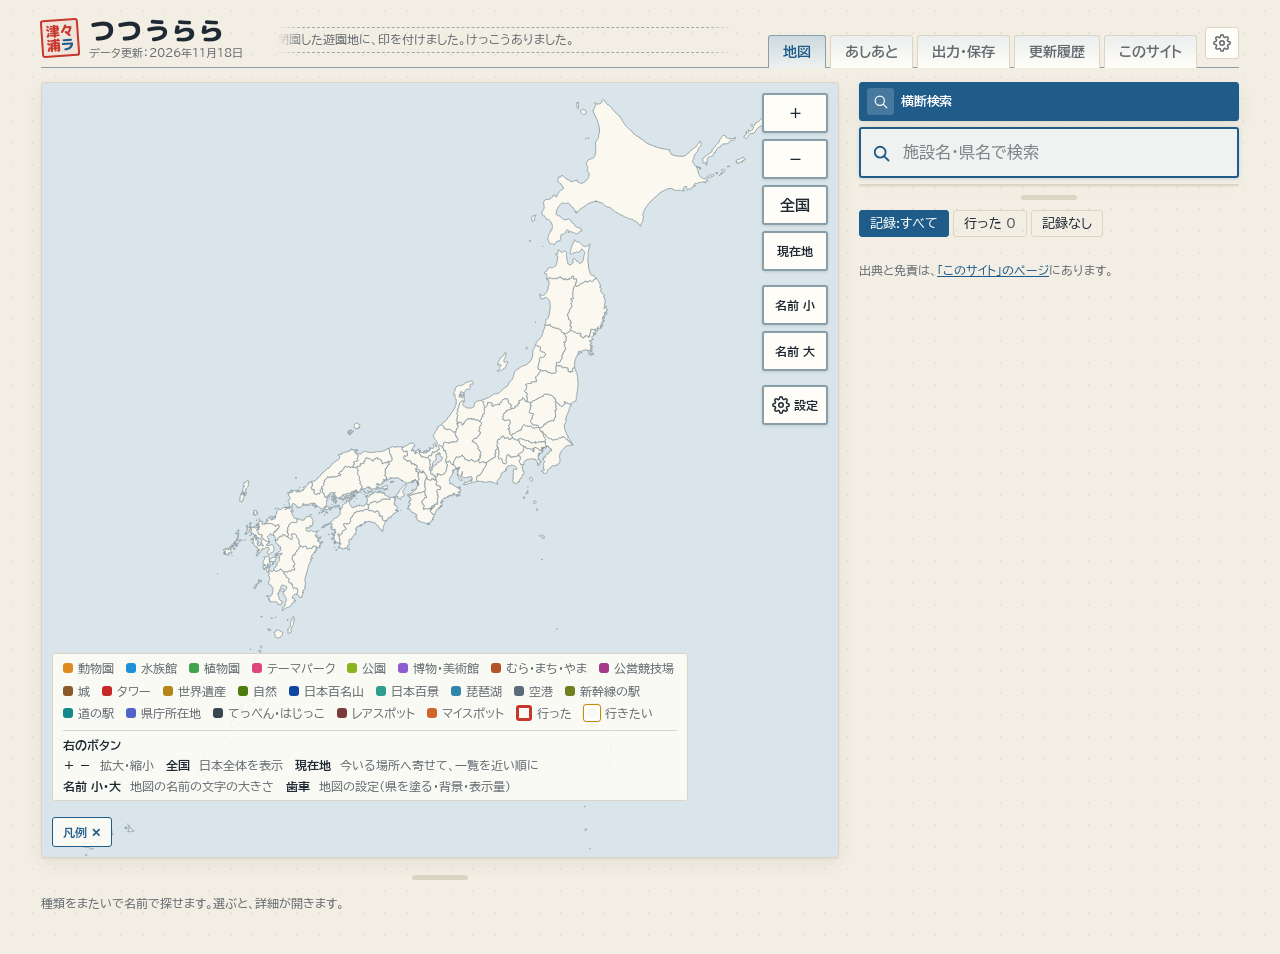
==== commit 821c65fe: "Add 40 parks in 10 prefectures and link facilities inside them Add parks in Iwate, Toyama, Kyoto, Ok" ====
--- a/index.html
+++ b/index.html
@@ -108,7 +108,7 @@
 <script src="data/edges.js?v=20261109a"></script>
 <script src="data/koei.js"></script>
 <script src="data/mura.js?v=20261115a"></script>
-<script src="data/parks.js?v=20261118a"></script>
+<script src="data/parks.js?v=20261117a"></script>
 <script src="data/castles.js"></script>
 <script src="data/airports.js?v=20261111c"></script>
 <script src="data/stations.js?v=20261115a"></script>
@@ -121,13 +121,13 @@
 <script src="data/aquariums.js?v=20261117a"></script>
 <script src="data/gardens.js?v=20261117a"></script>
 <script src="data/themeparks.js?v=20261117a"></script>
-<script src="data/museums.js?v=20261118a"></script>
+<script src="data/museums.js?v=20261117d"></script>
 <script src="data/towers.js"></script>
 <script src="data/photos.js"></script>
 <script src="data/hitokoto.js?v=20261110a"></script>
 <script src="data/desc.js?v=20261117e"></script>
 <script src="data/webt.js?v=20261117d"></script>
-<script src="site.js?v=20261118a"></script>
+<script src="site.js?v=20261117c"></script>
 <script src="core.js?v=20261115c"></script>
 <script src="xport.js?v=20261116a"></script>
 <script>
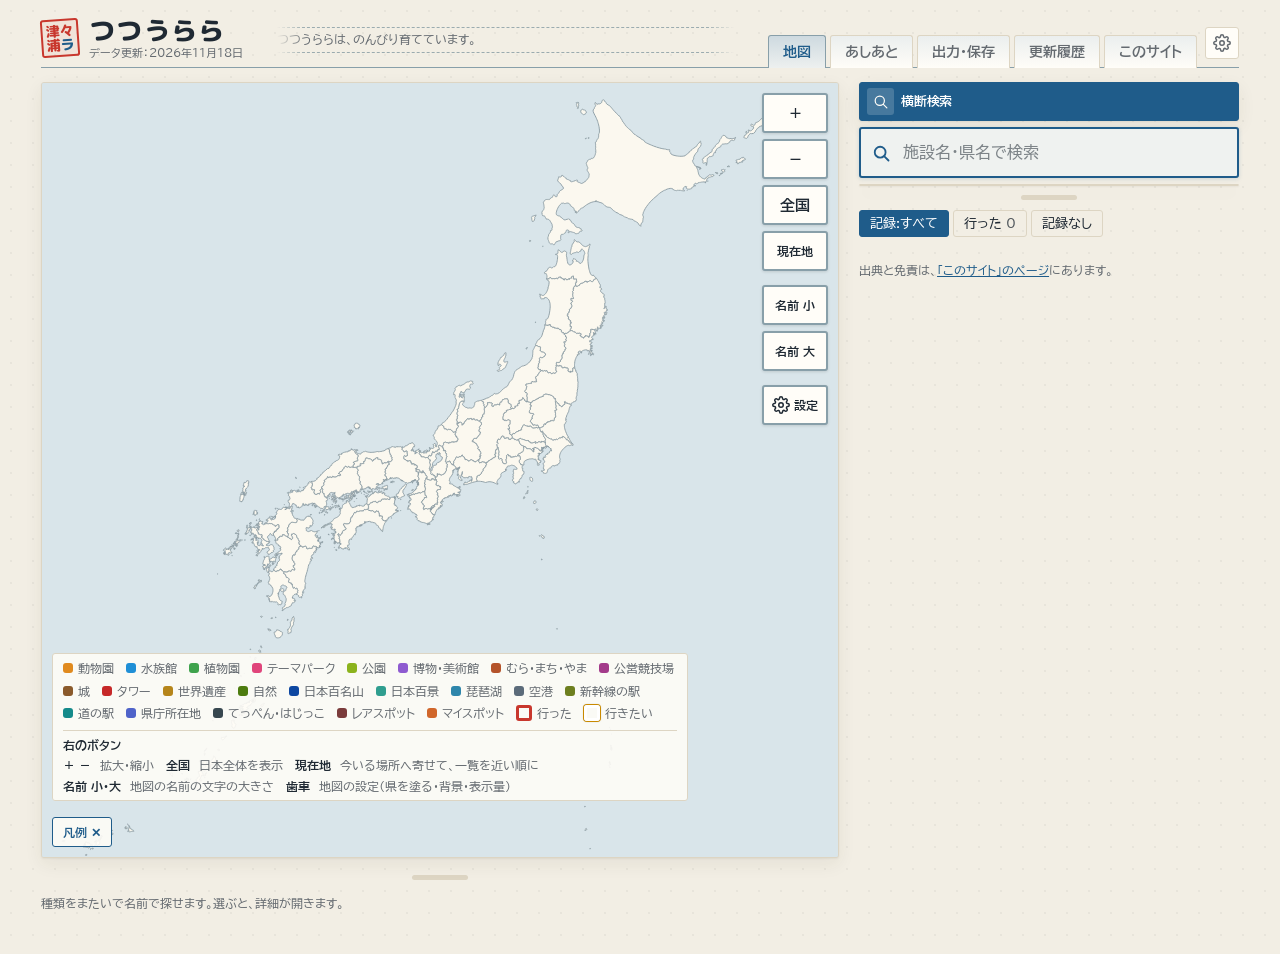
==== commit a902a703: "Fix positions and official sites of 37 parks and drop 3 small parks in Okayama - Move parks to posit" ====
--- a/index.html
+++ b/index.html
@@ -108,7 +108,7 @@
 <script src="data/edges.js?v=20261109a"></script>
 <script src="data/koei.js"></script>
 <script src="data/mura.js?v=20261115a"></script>
-<script src="data/parks.js?v=20261117a"></script>
+<script src="data/parks.js?v=20261119h"></script>
 <script src="data/castles.js"></script>
 <script src="data/airports.js?v=20261111c"></script>
 <script src="data/stations.js?v=20261115a"></script>
@@ -121,13 +121,13 @@
 <script src="data/aquariums.js?v=20261117a"></script>
 <script src="data/gardens.js?v=20261117a"></script>
 <script src="data/themeparks.js?v=20261117a"></script>
-<script src="data/museums.js?v=20261117d"></script>
+<script src="data/museums.js?v=20261118a"></script>
 <script src="data/towers.js"></script>
 <script src="data/photos.js"></script>
 <script src="data/hitokoto.js?v=20261110a"></script>
-<script src="data/desc.js?v=20261117e"></script>
-<script src="data/webt.js?v=20261117d"></script>
-<script src="site.js?v=20261117c"></script>
+<script src="data/desc.js?v=20261119b"></script>
+<script src="data/webt.js?v=20261119g"></script>
+<script src="site.js?v=20261118a"></script>
 <script src="core.js?v=20261115c"></script>
 <script src="xport.js?v=20261116a"></script>
 <script>
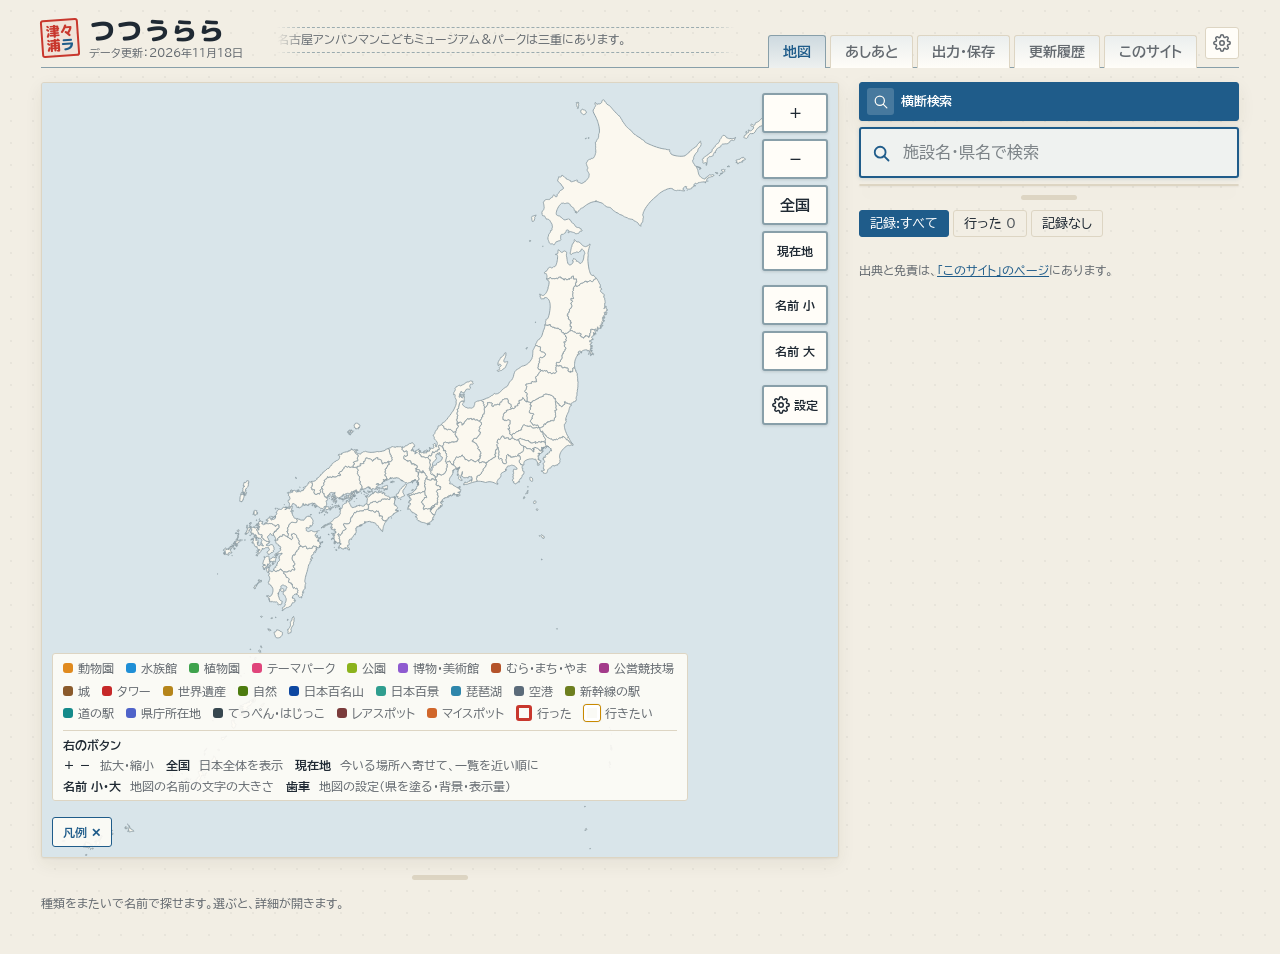
==== commit 684e41b8: "Show naming-rights names for four parks Use the naming-rights names of Hanamaki, Iwanuma, Kasenuma a" ====
--- a/index.html
+++ b/index.html
@@ -14,7 +14,7 @@
   })();
 </script>
 <link rel="preconnect" href="https://fonts.googleapis.com"><link rel="preconnect" href="https://fonts.gstatic.com" crossorigin>
-<link rel="stylesheet" href="style.css?v=20261117b">
+<link rel="stylesheet" href="style.css?v=20261120a">
 
 <main class="app">
   <header>
@@ -108,7 +108,7 @@
 <script src="data/edges.js?v=20261109a"></script>
 <script src="data/koei.js"></script>
 <script src="data/mura.js?v=20261115a"></script>
-<script src="data/parks.js?v=20261119h"></script>
+<script src="data/parks.js?v=20261120i"></script>
 <script src="data/castles.js"></script>
 <script src="data/airports.js?v=20261111c"></script>
 <script src="data/stations.js?v=20261115a"></script>
@@ -121,13 +121,13 @@
 <script src="data/aquariums.js?v=20261117a"></script>
 <script src="data/gardens.js?v=20261117a"></script>
 <script src="data/themeparks.js?v=20261117a"></script>
-<script src="data/museums.js?v=20261118a"></script>
+<script src="data/museums.js?v=20261120a"></script>
 <script src="data/towers.js"></script>
 <script src="data/photos.js"></script>
 <script src="data/hitokoto.js?v=20261110a"></script>
 <script src="data/desc.js?v=20261119b"></script>
-<script src="data/webt.js?v=20261119g"></script>
-<script src="site.js?v=20261118a"></script>
+<script src="data/webt.js?v=20261120c"></script>
+<script src="site.js?v=20261120a"></script>
 <script src="core.js?v=20261115c"></script>
 <script src="xport.js?v=20261116a"></script>
 <script>
@@ -2138,11 +2138,19 @@
     }).join('') + '</ol>';
     box.innerHTML = h; box.hidden = false;
   };
+  /* 文字をクリップボードに写す。アーティファクトの枠の中では navigator.clipboard が断られることがあるので、そのときは隠した欄から写す */
+  const chkCopy = (s, b) => {
+    const done = () => { const t = document.createElement('span'); t.className = 'chkcp'; t.textContent = 'コピーしました'; b.appendChild(t); setTimeout(() => t.remove(), 1200); };
+    const old = () => { const ta = document.createElement('textarea'); ta.value = s; ta.setAttribute('readonly', ''); ta.style.cssText = 'position:fixed;top:0;left:0;opacity:0'; document.body.appendChild(ta); ta.select(); let ok = false; try { ok = document.execCommand('copy'); } catch (err) {} ta.remove(); if (ok) done(); };
+    try { if (navigator.clipboard && window.isSecureContext) { navigator.clipboard.writeText(s).then(done, old); return; } } catch (err) {}
+    old();
+  };
   box.onclick = e => {
     if (e.target.closest('.chkt')) { open = !open; try { localStorage.setItem('jp-chk-open', open ? '1' : '0'); } catch (err) {} draw(); return; }
     const ng = e.target.closest('button.chkng');
     if (ng) { const k = ng.dataset.k; if (st.ng[k]) { delete st.ng[k]; delete st.memo[k]; } else { st.ng[k] = 1; delete st.ok[k]; } push(); draw(); if (st.ng[k]) { const f = [...box.querySelectorAll('.chkmemo')].find(x => x.dataset.k === k); if (f) f.focus(); } return; }
     const b = e.target.closest('button.chkgo'); if (!b) return;
+    chkCopy(itemName(C.items[+b.dataset.i]).name, b);   /* 施設名をクリップボードへ（地図などで探しやすいように。2026-11-20） */
     const id = ID_ALIAS[C.items[+b.dataset.i].id] || C.items[+b.dataset.i].id;
     if (!currentItems().some(x => x.id === id)) resetAll(false, true, [KIND.get(id)]);   /* 一覧に出ていないときは、その種類だけを出し直す */
     select(id, true);
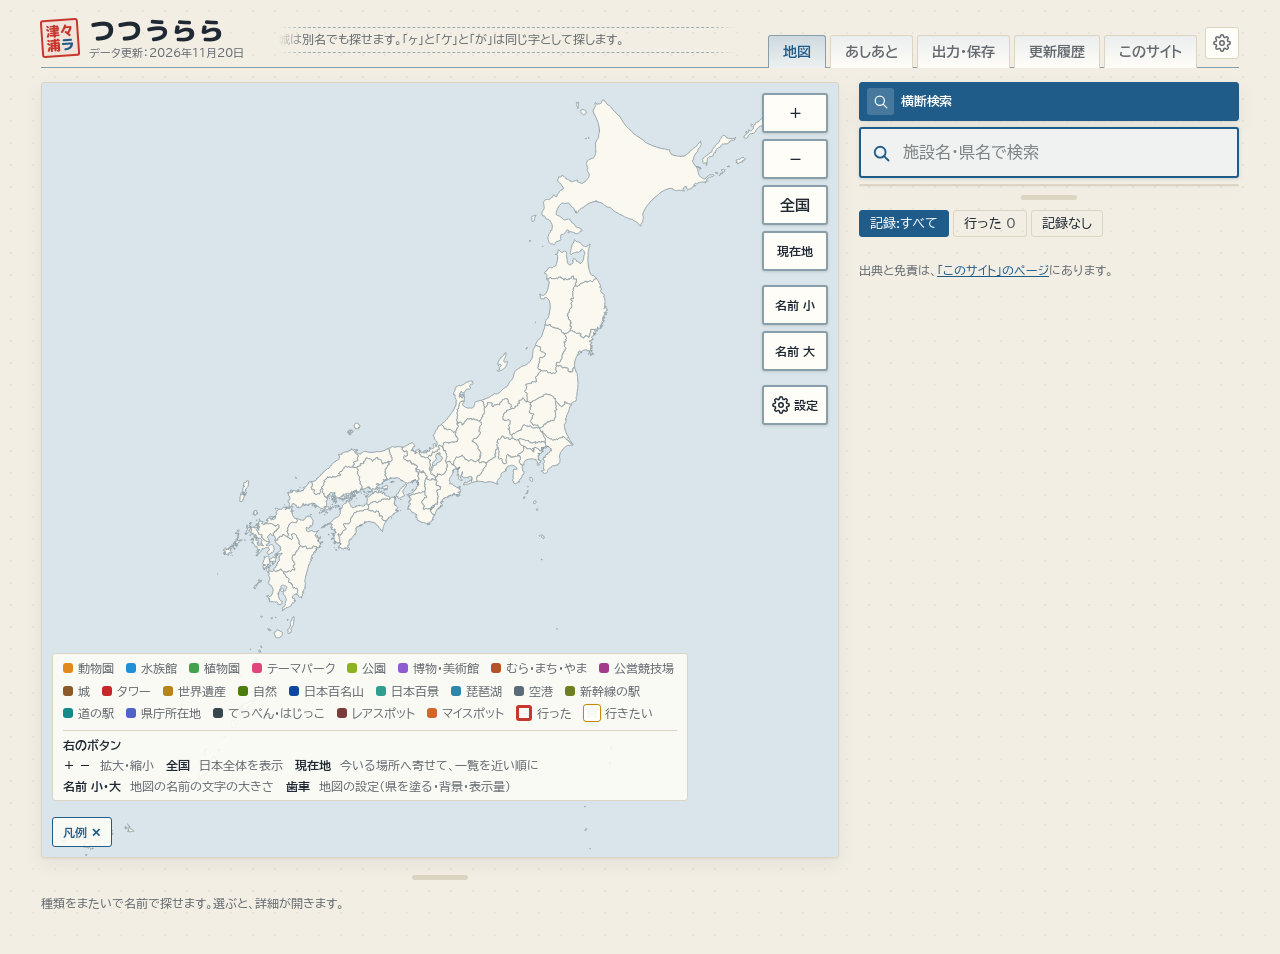
==== commit ddaf144a: "Add 27 regional parks and copy facility names from the checklist Add regional parks in Hokkaido, Toh" ====
--- a/index.html
+++ b/index.html
@@ -108,7 +108,7 @@
 <script src="data/edges.js?v=20261109a"></script>
 <script src="data/koei.js"></script>
 <script src="data/mura.js?v=20261115a"></script>
-<script src="data/parks.js?v=20261120i"></script>
+<script src="data/parks.js?v=20261120h"></script>
 <script src="data/castles.js"></script>
 <script src="data/airports.js?v=20261111c"></script>
 <script src="data/stations.js?v=20261115a"></script>
--- a/style.css
+++ b/style.css
@@ -67,6 +67,7 @@
 .chkok input { width: 18px; height: 18px; accent-color: var(--accent); }
 .chkgo { flex: 1; display: block; font: inherit; color: var(--ink); background: none; border: 0; padding: 0; text-align: left; cursor: pointer; text-decoration: none; }
 .chkgo b { margin-right: 6px; }
+.chkcp { margin-left: 6px; padding: 0 6px; border-radius: 4px; font-size: 0.75rem; color: var(--bg, #fff); background: var(--accent); vertical-align: 1px; }
 .chkn { display: block; color: var(--muted); font-size: 0.8rem; margin-top: 2px; }
 .chkt em { font-style: normal; color: var(--stamp); }
 .chkbody { flex: 1; min-width: 0; }
@@ -181,6 +182,7 @@
 .chip { font: inherit; font-size: 0.82rem; color: var(--ink); background: transparent; border: 1px solid var(--btn-line); border-radius: var(--r); padding: 2px 10px; cursor: pointer; }
 .chip:hover { border-color: var(--accent); color: var(--accent); }
 .chip[aria-pressed="true"] { background: var(--accent); color: var(--accent-ink); border-color: var(--accent); }
+.chip .pxi { width: 24px; height: 24px; image-rendering: pixelated; vertical-align: middle; margin: -6px 3px -5px -6px; }   /* 作者のドット絵（24×24）。ボタンの高さを変えないように、上下を詰める */
 .chip .n { font-variant-numeric: tabular-nums; opacity: 0.75; margin-left: 4px; }
 .tools { display: flex; flex-wrap: wrap; gap: 5px; align-items: center; }
 .tools input[type=search] { flex: 1 1 160px; min-width: 0; font: inherit; font-size: max(16px, 1rem); color: var(--ink); background: var(--panel); border: 1px solid var(--line); border-radius: var(--r); padding: 8px 12px; }
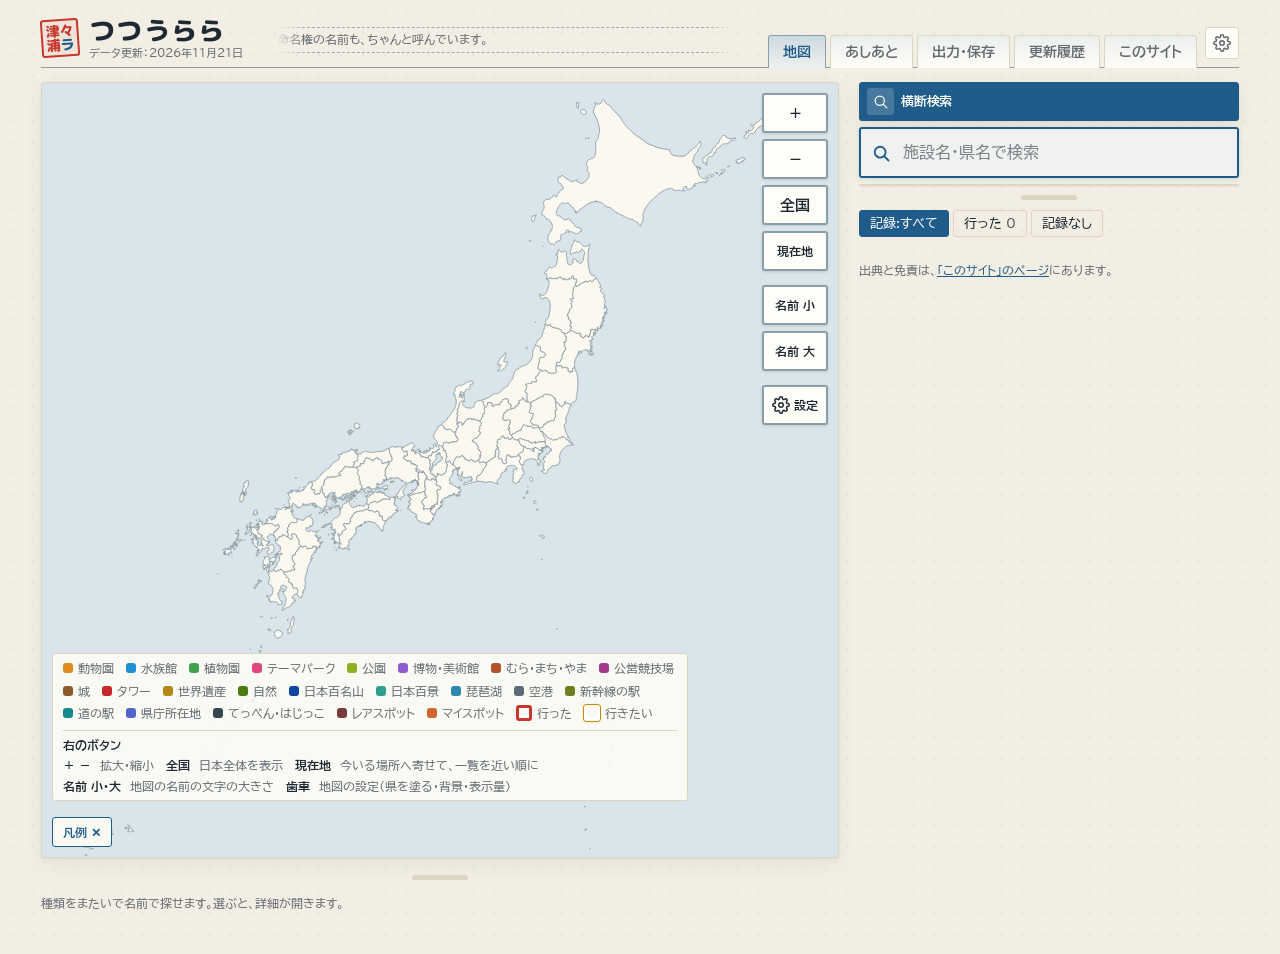
==== commit a01011d4: "Add 8 regional parks in North Kanto and Saitama Co-Authored-By: Claude Opus 5.5 <noreply@anthropic.c" ====
--- a/index.html
+++ b/index.html
@@ -108,7 +108,7 @@
 <script src="data/edges.js?v=20261109a"></script>
 <script src="data/koei.js"></script>
 <script src="data/mura.js?v=20261115a"></script>
-<script src="data/parks.js?v=20261120h"></script>
+<script src="data/parks.js?v=20261121a"></script>
 <script src="data/castles.js"></script>
 <script src="data/airports.js?v=20261111c"></script>
 <script src="data/stations.js?v=20261115a"></script>
@@ -118,7 +118,7 @@
 <script src="data/scenic.js"></script>
 <script src="data/nature.js?v=20261111a"></script>
 <script src="data/hyakumeizan.js?v=20261111a"></script>
-<script src="data/aquariums.js?v=20261117a"></script>
+<script src="data/aquariums.js?v=20261121a"></script>
 <script src="data/gardens.js?v=20261117a"></script>
 <script src="data/themeparks.js?v=20261117a"></script>
 <script src="data/museums.js?v=20261120a"></script>
@@ -126,8 +126,8 @@
 <script src="data/photos.js"></script>
 <script src="data/hitokoto.js?v=20261110a"></script>
 <script src="data/desc.js?v=20261119b"></script>
-<script src="data/webt.js?v=20261120c"></script>
-<script src="site.js?v=20261120a"></script>
+<script src="data/webt.js?v=20261121a"></script>
+<script src="site.js?v=20261121a"></script>
 <script src="core.js?v=20261115c"></script>
 <script src="xport.js?v=20261116a"></script>
 <script>
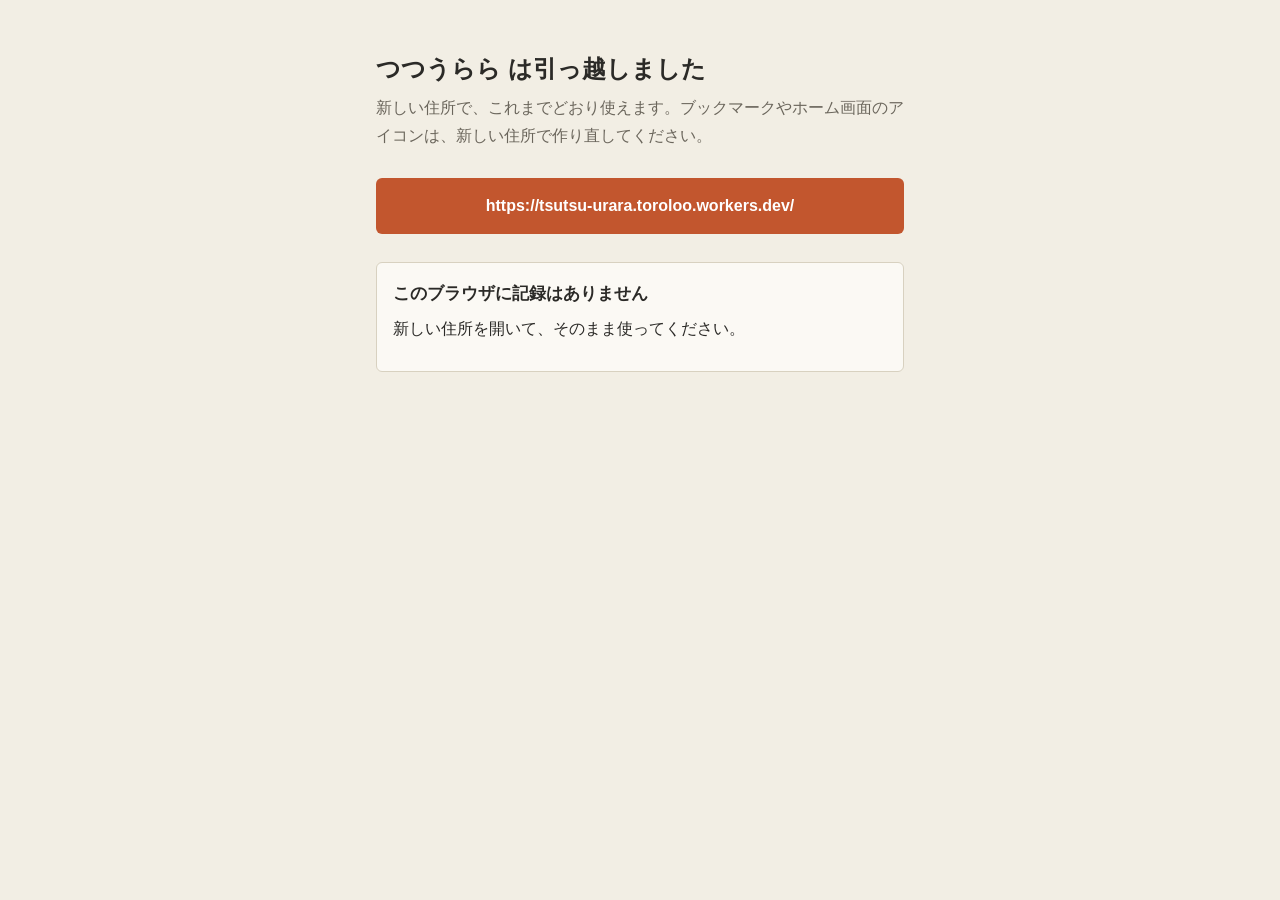
==== commit ee2db630: "Move to tsutsu-urara.toroloo.workers.dev Leave a notice with a link to the new address and a way to " ====
--- a/index.html
+++ b/index.html
@@ -1,2191 +1,79 @@
-<!doctype html><html><head><meta charset=utf8><meta name=viewport content="width=device-width,initial-scale=1,viewport-fit=cover"><style>:root{color-scheme:light;box-sizing:border-box;padding-top:env(safe-area-inset-top,0px);padding-bottom:env(safe-area-inset-bottom,0px)}html{scroll-padding-top:env(safe-area-inset-top,0px)}body{margin:0;padding:0;font:14px -apple-system,BlinkMacSystemFont,sans-serif;background:transparent;color:inherit}img{max-width:100%}[hidden]:not([hidden=until-found i]){display:none!important}</style><link rel="manifest" href="manifest.webmanifest"><meta name="theme-color" content="#f2eee4"><link rel="icon" type="image/png" sizes="32x32" href="icons/favicon-32.png?v=20261117a"><link rel="icon" type="image/png" sizes="64x64" href="icons/favicon-64.png?v=20261117a"><link rel="apple-touch-icon" href="icons/apple-touch-icon.png"><meta name="description" content="日本地図で、行った場所を記録するサイト。"><meta property="og:type" content="website"><meta property="og:site_name" content="つつうらら"><meta property="og:title" content="つつうらら"><meta property="og:description" content="日本地図で、行った場所を記録するサイト。"><meta property="og:url" content="https://lertroo.github.io/tsutsu-urara/"><meta property="og:image" content="https://lertroo.github.io/tsutsu-urara/icons/og.png"><meta property="og:image:width" content="1200"><meta property="og:image:height" content="630"><meta property="og:image:alt" content="つつうらら：日本地図で、行った場所を記録する"><meta name="twitter:card" content="summary_large_image"><script>/* 表示モードと文字の大きさを、描く前に当てる（ページを移るときに白く光らないように。決まりは site.js の applyPrefs と同じ） */(()=>{let t=null,f=0;try{t=localStorage.getItem('jp-theme');f=parseInt(localStorage.getItem('jp-fs'),10)}catch(e){}const r=document.documentElement;if(t==='light'||t==='dark')r.setAttribute('data-theme',t);try{if(localStorage.getItem('jp-font')==='sys')r.setAttribute('data-font','sys')}catch(e){}if(f>=80&&f<=150)r.style.fontSize=f+'%';const d=t==='dark'||(t!=='light'&&matchMedia('(prefers-color-scheme: dark)').matches),c=d?'#12171d':'#f2eee4';r.style.background=c;r.style.colorScheme=d?'dark':'light';const m=document.querySelector('meta[name="theme-color"]');if(m)m.content=c})()</script></head><body>
-<title>津々浦ラ</title>
+<!doctype html>
+<html lang="ja">
+<head>
+<meta charset="utf-8">
+<meta name="viewport" content="width=device-width,initial-scale=1">
+<title>つつうらら は引っ越しました</title>
+<meta name="robots" content="noindex">
+<link rel="canonical" href="https://tsutsu-urara.toroloo.workers.dev/">
+<style>
+  :root { --bg:#f2eee4; --ink:#2b2a27; --sub:#6b665c; --line:#d8d1c0; --accent:#c2562e; --card:#fbf9f4; }
+  @media (prefers-color-scheme: dark) { :root { --bg:#12171d; --ink:#e7e3da; --sub:#a39d91; --line:#2e3640; --accent:#e58a5f; --card:#1a2129; } }
+  * { box-sizing:border-box; }
+  body { margin:0; background:var(--bg); color:var(--ink); font:16px/1.75 -apple-system, BlinkMacSystemFont, "Hiragino Sans", "Yu Gothic UI", sans-serif; }
+  main { max-width:560px; margin:0 auto; padding:48px 16px 64px; }
+  h1 { font-size:24px; margin:0 0 4px; }
+  .lead { color:var(--sub); margin:0 0 28px; }
+  .go { display:block; text-align:center; background:var(--accent); color:#fff; text-decoration:none; font-weight:700; padding:14px 16px; border-radius:6px; word-break:break-all; }
+  .card { background:var(--card); border:1px solid var(--line); border-radius:6px; padding:16px; margin-top:28px; }
+  .card h2 { font-size:17px; margin:0 0 6px; }
+  .card p { margin:0 0 12px; }
+  button { font:inherit; padding:8px 14px; border:1px solid var(--line); border-radius:6px; background:var(--bg); color:var(--ink); cursor:pointer; margin:0 8px 8px 0; }
+  .msg { color:var(--sub); font-size:14px; min-height:1.5em; margin:4px 0 0; }
+</style>
+</head>
+<body>
+<main>
+  <h1>つつうらら は引っ越しました</h1>
+  <p class="lead">新しい住所で、これまでどおり使えます。ブックマークやホーム画面のアイコンは、新しい住所で作り直してください。</p>
+  <a class="go" href="https://tsutsu-urara.toroloo.workers.dev/">https://tsutsu-urara.toroloo.workers.dev/</a>
+
+  <section class="card" id="rec" hidden>
+    <h2>このブラウザに残っている記録</h2>
+    <p id="count"></p>
+    <p>「行った」の記録は、ブラウザの中に住所ごとに保存されているので、新しい住所には自動では移りません。ここで保存のファイルを作り、新しい住所の「出力・保存」の「読み込み」で入れてください。</p>
+    <button type="button" id="save">保存のファイルを作る</button><button type="button" id="copy">クリップボードにコピー</button>
+    <p class="msg" id="msg"></p>
+  </section>
+  <section class="card" id="none" hidden>
+    <h2>このブラウザに記録はありません</h2>
+    <p>新しい住所を開いて、そのまま使ってください。</p>
+  </section>
+</main>
 <script>
-  (() => {
-    if (location.hostname !== 'lertroo.github.io' || !navigator.sendBeacon) return;
+/* 旧サイト（lertroo.github.io/tsutsu-urara）に残す、移転の案内と記録の書き出し（2026-11-27）。
+   形は、新しいサイトの「出力・保存」の書き出し（kiroku.html の exportText）と同じ。新しいサイトの読み込みで、そのまま入る。外へは何も送らない */
+(() => {
+  const get = k => { try { return localStorage.getItem(k); } catch (e) { return null; } };
+  const parse = s => { try { return JSON.parse(s); } catch (e) { return null; } };
+  const rec = parse(get('jp-records-v1')), mys = parse(get('jp-myspots-v1')), sync = parse(get('jp-sync-state'));
+  const profs = rec && Array.isArray(rec.profiles) ? rec.profiles : [];
+  const spots = Array.isArray(mys) ? mys : [];
+  let nv = 0, nw = 0;
+  profs.forEach(p => { nv += Object.keys((rec.data || {})[p.id] || {}).length; nw += Object.keys((rec.want || {})[p.id] || {}).length; });
+  const $ = id => document.getElementById(id);
+  if (!nv && !nw && !spots.length) { $('none').hidden = false; return; }
+  $('rec').hidden = false;
+  $('count').textContent = '行った ' + nv + ' 件' + (nw ? '・行きたい ' + nw + ' 件' : '') + (spots.length ? '・マイスポット ' + spots.length + ' か所' : '') + '（' + profs.length + ' 人分）';
+  const text = () => JSON.stringify({
+    app:'castle-park-records', v:2, exportedAt:new Date().toISOString(),
+    spots:spots.map(m => ({ id:m.id, n:m.n, k:m.k, memo:m.memo, pf:m.pf, lo:m.lo, la:m.la })),
+    profiles:profs.map(p => ({ name:p.name, visits:(rec.data || {})[p.id] || {}, wants:(rec.want || {})[p.id] || {} })),
+    sync:sync && typeof sync === 'object' ? sync : {}
+  }, null, 1);
+  const say = t => { $('msg').textContent = t; };
+  $('save').onclick = () => {
     try {
-      navigator.sendBeacon('https://access-log.lertroo.workers.dev/hit', JSON.stringify({
-        site: 'tsutsu-urara', path: location.pathname, query: location.search, title: document.title,
-        ref: document.referrer, lang: navigator.language,
-        screen: screen.width + 'x' + screen.height, viewport: innerWidth + 'x' + innerHeight,
-        tz: Intl.DateTimeFormat().resolvedOptions().timeZone,
-      }));
-    } catch {}
-  })();
+      const url = URL.createObjectURL(new Blob([text()], { type:'application/json' })), a = document.createElement('a');
+      a.href = url; a.download = 'tsutsu-urara-' + new Date().toLocaleDateString('sv-SE') + '.json';
+      document.body.appendChild(a); a.click(); a.remove(); setTimeout(() => URL.revokeObjectURL(url), 1000);
+      say('保存しました。新しい住所の「出力・保存」で読み込んでください。');
+    } catch (e) { say('保存できませんでした。「クリップボードにコピー」を使ってください。'); }
+  };
+  $('copy').onclick = () => {
+    navigator.clipboard.writeText(text()).then(() => say('コピーしました。新しい住所の「出力・保存」の読み込みの欄に貼りつけてください。'), () => say('コピーできませんでした。'));
+  };
+})();
 </script>
-<link rel="preconnect" href="https://fonts.googleapis.com"><link rel="preconnect" href="https://fonts.gstatic.com" crossorigin>
-<link rel="stylesheet" href="style.css?v=20261120a">
-
-<main class="app">
-  <header>
-    <div class="head">
-      <div class="brand"><span class="logo" aria-hidden="true"><span>津</span><span>々</span><span>浦</span><span>ラ</span></span><div class="bname"><h1>つつうらら</h1><p class="upd"><span class="updl">データ</span>更新：<span id="dupd"></span></p></div></div>
-      <div class="topbar prefs">
-        <button type="button" class="prefbtn" id="prefbtn" aria-label="表示の設定" title="表示の設定" aria-expanded="false" aria-controls="prefmenu"><svg viewBox="0 0 24 24" aria-hidden="true" fill="none" stroke="currentColor" stroke-width="2" stroke-linecap="round" stroke-linejoin="round"><circle cx="12" cy="12" r="3"/><path d="M19.4 15a1.65 1.65 0 0 0 .33 1.82l.06.06a2 2 0 0 1 0 2.83 2 2 0 0 1-2.83 0l-.06-.06a1.65 1.65 0 0 0-1.82-.33 1.65 1.65 0 0 0-1 1.51V21a2 2 0 0 1-2 2 2 2 0 0 1-2-2v-.09A1.65 1.65 0 0 0 9 19.4a1.65 1.65 0 0 0-1.82.33l-.06.06a2 2 0 0 1-2.83 0 2 2 0 0 1 0-2.83l.06-.06a1.65 1.65 0 0 0 .33-1.82 1.65 1.65 0 0 0-1.51-1H3a2 2 0 0 1-2-2 2 2 0 0 1 2-2h.09A1.65 1.65 0 0 0 4.6 9a1.65 1.65 0 0 0-.33-1.82l-.06-.06a2 2 0 0 1 0-2.83 2 2 0 0 1 2.83 0l.06.06a1.65 1.65 0 0 0 1.82.33H9a1.65 1.65 0 0 0 1-1.51V3a2 2 0 0 1 2-2 2 2 0 0 1 2 2v.09a1.65 1.65 0 0 0 1 1.51 1.65 1.65 0 0 0 1.82-.33l.06-.06a2 2 0 0 1 2.83 0 2 2 0 0 1 0 2.83l-.06.06a1.65 1.65 0 0 0-.33 1.82V9a1.65 1.65 0 0 0 1.51 1H21a2 2 0 0 1 2 2 2 2 0 0 1-2 2h-.09a1.65 1.65 0 0 0-1.51 1z"/></svg></button>
-        <div class="prefmenu" id="prefmenu" role="group" aria-label="表示の設定" hidden>
-          <div class="pmrow"><span class="pml">文字の大きさ</span><button type="button" id="fsm" aria-label="文字を小さく">A−</button><button type="button" id="fsp" aria-label="文字を大きく">A＋</button></div>
-          <div class="pmrow"><span class="pml">ライト/ダーク</span><button type="button" id="theme" aria-label="表示モードの切り替え">自動</button></div>
-          <div class="pmrow"><span class="pml">フォント</span><button type="button" id="fontsel" aria-label="フォントの切り替え（サイトの指定／端末の標準）" title="サイトで指定した書体と、この端末の標準の書体を切り替えます">サイト指定</button></div>
-          <div class="pmrow"><button type="button" id="prefreset" aria-label="画面の表示設定を初期状態に戻す" title="文字の大きさ・ライト/ダーク・フォント・地図の高さ・一覧の高さ・名前の大きさ・表示量・塗り・凡例を、初期状態に戻します（行った記録は消えません）">初期化</button></div>
-        </div>
-      </div>
-    </div>
-    <nav class="ptabs" aria-label="ページ"><a href="index.html" aria-current="page">地図</a><a href="ashiato.html">あしあと</a><a href="kiroku.html">出力・保存</a><a href="changelog.html">更新履歴</a><a href="about.html">このサイト</a></nav>
-  </header>
-
-
-  <div class="layout">
-    <section class="left" aria-label="分布図">
-      <div class="chk" id="chk" hidden></div>
-      <div class="mapwrap" id="mapwrap">
-        <svg id="svg" viewBox="120 0 680 880" role="img" aria-label="日本列島の分布図">
-          <defs><filter id="tdark" color-interpolation-filters="sRGB"><feColorMatrix type="matrix" values="-1 0 0 0 1  0 -1 0 0 1  0 0 -1 0 1  0 0 0 1 0"></feColorMatrix><feColorMatrix type="hueRotate" values="180"></feColorMatrix><feColorMatrix type="matrix" values="0.8 0 0 0 0  0 0.8 0 0 0  0 0 0.8 0 0  0 0 0 1 0"></feColorMatrix></filter></defs>
-          <rect class="seabg" x="-3000" y="-3000" width="7000" height="7000"></rect>
-          <g id="g-tile"></g>
-          <g id="g-land"></g>
-          <g id="g-fill"></g>
-          <g id="g-sel"></g>
-          <g id="g-tky" class="tky"></g>
-          <g id="g-lake" class="lakes"></g>
-          <g id="g-tkyl"></g>
-          <g id="g-speed" class="speed" aria-hidden="true"></g>
-          <g id="g-lab"></g>
-          <g id="g-dots"></g>
-          <g id="g-clu"></g>
-          <g id="g-pulse" aria-hidden="true"></g>
-        </svg>
-        <div class="ctrl">
-          <button type="button" id="zin" aria-label="拡大" title="地図を拡大します">＋</button>
-          <button type="button" id="zout" aria-label="縮小" title="地図を縮小します">－</button>
-          <button type="button" id="zfull" aria-label="全国を表示" title="日本全体が見える大きさに戻します">全国</button>
-          <button type="button" id="zloc" aria-label="現在地へ移動" title="今いる場所へ地図を寄せて、一覧を近い順にします">現在地</button>
-          <button type="button" id="labm" class="cgap" aria-label="地図の名前の文字を小さく" title="地図に出す名前の文字を小さくします">名前 小</button>
-          <button type="button" id="labp" aria-label="地図の名前の文字を大きく" title="地図に出す名前の文字を大きくします">名前 大</button>
-          <button type="button" id="mset" class="cgap" aria-haspopup="true" aria-expanded="false" aria-controls="msetp" aria-label="地図の設定" title="地図の設定（県の塗り・背景・表示量）"><svg viewBox="0 0 24 24" aria-hidden="true" fill="none" stroke="currentColor" stroke-width="2" stroke-linecap="round" stroke-linejoin="round"><circle cx="12" cy="12" r="3"/><path d="M19.4 15a1.65 1.65 0 0 0 .33 1.82l.06.06a2 2 0 0 1 0 2.83 2 2 0 0 1-2.83 0l-.06-.06a1.65 1.65 0 0 0-1.82-.33 1.65 1.65 0 0 0-1 1.51V21a2 2 0 0 1-2 2 2 2 0 0 1-2-2v-.09A1.65 1.65 0 0 0 9 19.4a1.65 1.65 0 0 0-1.82.33l-.06.06a2 2 0 0 1-2.83 0 2 2 0 0 1 0-2.83l.06-.06a1.65 1.65 0 0 0 .33-1.82 1.65 1.65 0 0 0-1.51-1H3a2 2 0 0 1-2-2 2 2 0 0 1 2-2h.09A1.65 1.65 0 0 0 4.6 9a1.65 1.65 0 0 0-.33-1.82l-.06-.06a2 2 0 0 1 0-2.83 2 2 0 0 1 2.83 0l.06.06a1.65 1.65 0 0 0 1.82.33H9a1.65 1.65 0 0 0 1-1.51V3a2 2 0 0 1 2-2 2 2 0 0 1 2 2v.09a1.65 1.65 0 0 0 1 1.51 1.65 1.65 0 0 0 1.82-.33l.06-.06a2 2 0 0 1 2.83 0 2 2 0 0 1 0 2.83l-.06.06a1.65 1.65 0 0 0-.33 1.82V9a1.65 1.65 0 0 0 1.51 1H21a2 2 0 0 1 2 2 2 2 0 0 1-2 2h-.09a1.65 1.65 0 0 0-1.51 1z"/></svg><span>設定</span></button>
-        </div>
-        <div class="msetp" id="msetp" role="group" aria-label="地図の設定" hidden>
-          <div class="msrow"><div class="msh"><span class="msl">県を塗る</span><button type="button" id="zfill" aria-pressed="false">オフ</button></div><p class="msd">行った都道府県を、行った数に応じて色で塗ります。オンのあいだは、点の代わりに塗りを出します。</p></div>
-          <div class="msrow"><div class="msh"><span class="msl">背景</span></div><div id="bgmenu" class="bgmenu" role="radiogroup" aria-label="背景の地図"></div><p class="msd">地図の下に敷く地図です。出しているあいだは、地図の右下に出典が出ます。</p></div>
-          <div class="msrow" id="clum"><div class="msh"><span class="msl" id="clul">表示量：標準</span></div><input type="range" id="clus" min="0" max="6" step="1" value="4" aria-label="地図に出す点と名前の量（左ほど少なく、右ほど多く）"><span class="clue" aria-hidden="true"><span>少</span><span>多</span></span><p class="msd">混み合う所では、点と名前を「数字の入った円」にまとめます。左ほど多くまとめて、右ほど一つずつ出します。</p></div>
-        </div>
-        <div class="legend" id="legend" aria-hidden="true"></div>
-        <div id="tattr" hidden></div>
-        <div class="farbox" id="farbox" hidden></div>
-        <div class="mcard" id="mcard" hidden></div>
-        <div class="fararrow" id="fararrow" hidden aria-hidden="true"><svg viewBox="0 0 48 48"><path d="M3 17h25V6l17 18-17 18V31H3z"/></svg></div>
-        <button type="button" id="legtog" class="legtog" aria-expanded="false" aria-controls="legend">凡例</button>
-      </div>
-      <div class="maph" id="maph" role="separator" aria-orientation="horizontal" aria-label="地図の高さ（上下にドラッグ、ダブルタップで元に戻す）" tabindex="0"><i></i></div>
-      <p class="note" id="mapnote">種類をまたいで名前で探せます。選ぶと、詳細が開きます。</p>
-    </section>
-
-    <section class="mid" id="mid" aria-label="詳細"><p class="panel mid-empty" id="midempty">施設を選ぶと、ここに詳細が出ます。</p></section>
-
-    <section class="right" aria-label="詳細と一覧">
-  <div class="tabs" role="tablist" aria-label="表示する一覧">
-    <button type="button" class="tab" role="tab" id="tab-all" aria-selected="true" data-mode="all">横断検索</button>
-  </div>
-      <label class="qbox"><svg class="qic" viewBox="0 0 24 24" fill="none" stroke="currentColor" stroke-width="2.2" stroke-linecap="round" aria-hidden="true"><circle cx="11" cy="11" r="6.5"/><path d="M16 16l5 5"/></svg><input type="search" id="q" aria-label="絞り込み" placeholder="施設名・県名で検索" autocomplete="off"></label>
-      <ul class="list" id="list"></ul>
-      <div class="maph listh" id="listh" role="separator" aria-orientation="horizontal" aria-label="検索結果の高さ（上下にドラッグ、ダブルクリックで元に戻す）" tabindex="0"><i></i></div>
-      <aside class="panel" id="detail" aria-live="polite" hidden></aside>
-      <div class="chips" id="chips" role="group" aria-label="絞り込み"></div>
-      <div class="tools" id="tools"></div>
-      <div class="src" id="tkysrc" hidden>東京都の区市町村の境界：<a href="https://nlftp.mlit.go.jp/ksj/gml/datalist/KsjTmplt-N03-2025.html" target="_blank" rel="noopener">「国土数値情報（行政区域データ）」</a>（国土交通省、2025年1月1日時点）をもとに作成（点を間引くなどの加工をしています）。国土交通省が作成したものではありません。測量法に基づく国土地理院長承認（複製）R 6JHf 503。</div>
-      <div class="src" id="citysrc" hidden>市区町村の境界：「国土数値情報（行政区域データ）」（国土交通省、2021年1月1日時点）を、スマートニュース メディア研究所が簡素化したもの（https://github.com/smartnews-smri/japan-topography）をもとに作成。国土交通省が作成したものではありません。</div>
-      <p class="src">出典と免責は、<a href="about.html#legal">「このサイト」のページ</a>にあります。</p>
-    </section>
-  </div>
-</main>
-<button type="button" class="fbtn" id="fbtn" aria-controls="fsheet" aria-expanded="false"></button>
-<div class="fsback" id="fsback" hidden></div>
-<div class="fsheet" id="fsheet" role="dialog" aria-label="絞り込み" hidden><div class="fsh"><b>絞り込み</b></div><div class="fsb" id="fsb"></div></div>
-
-<script src="data/geo.js"></script>
-<script src="data/lakes.js"></script>
-<script src="data/shinkansen.js?v=20261111a"></script>
-<script src="data/ikenai.js?v=20261109a"></script>
-<script src="data/edges.js?v=20261109a"></script>
-<script src="data/koei.js"></script>
-<script src="data/mura.js?v=20261115a"></script>
-<script src="data/parks.js?v=20261121a"></script>
-<script src="data/castles.js"></script>
-<script src="data/airports.js?v=20261111c"></script>
-<script src="data/stations.js?v=20261115a"></script>
-<script src="data/zoos.js?v=20261117a"></script>
-<script src="data/capitals.js"></script>
-<script src="data/worldheritage.js?v=20261117c"></script>
-<script src="data/scenic.js"></script>
-<script src="data/nature.js?v=20261111a"></script>
-<script src="data/hyakumeizan.js?v=20261111a"></script>
-<script src="data/aquariums.js?v=20261121a"></script>
-<script src="data/gardens.js?v=20261117a"></script>
-<script src="data/themeparks.js?v=20261117a"></script>
-<script src="data/museums.js?v=20261120a"></script>
-<script src="data/towers.js"></script>
-<script src="data/photos.js"></script>
-<script src="data/hitokoto.js?v=20261110a"></script>
-<script src="data/desc.js?v=20261119b"></script>
-<script src="data/webt.js?v=20261121a"></script>
-<script src="site.js?v=20261121a"></script>
-<script src="core.js?v=20261115c"></script>
-<script src="xport.js?v=20261116a"></script>
-<script>
-
-/* ===== 状態 ===== */
-const svg = $('svg'), gLand = $('g-land'), gLake = $('g-lake'), gSel = $('g-sel'), gDots = $('g-dots'), gClu = $('g-clu'), gLab = $('g-lab');
-/* 地図の大きさ（幅・高さ）。測るたびに画面の計算が走るので、大きさが変わったときだけ測り直す（位置は変わるので、位置が要る所は今までどおり測る） */
-let svgSzC = null;
-function svgSz() { if (!svgSzC) { const r = svg.getBoundingClientRect(); if (!(r.width > 0 && r.height > 0)) return { width:r.width, height:r.height }; svgSzC = { width:r.width, height:r.height }; } return svgSzC; }
-try { new ResizeObserver(() => { svgSzC = null; }).observe(svg); } catch (e) {}
-window.addEventListener('resize', () => { svgSzC = null; });
-const NS = 'http://www.w3.org/2000/svg';
-const W0 = { x:120, y:0, w:680, h:880 };
-let vb = { ...W0 };
-let selId = null;
-const flt = { kinds:null, type:'all', region:'all', q:'', vis:'all', pfk:'' };
-
-function el(name, attrs, parent) {
-  const e = document.createElementNS(NS, name);
-  for (const k in attrs) e.setAttribute(k, attrs[k]);
-  if (parent) parent.appendChild(e);
-  return e;
-}
-
-/* ===== 県の形の細かさ =====
-   data/geo.js（全国用、GEO_PREFS）で描き、拡大すると data/geo_fine.js（拡大用、GEO_PREFS_FINE）に切り替える。
-   拡大用は、少し拡大したときに読み込む。切り替えるのは、画面に入っている県だけ。 */
-const FINE_LOAD = 300, FINE_IN = 120, FINE_OUT = 150;   // viewBox の幅（全体は680）。FINE_IN と FINE_OUT の差で、切り替えのちらつきを防ぐ
-let fineOn = false, fineState = 0;                       // fineState 0:未読み込み 1:読み込み中 2:読み込み済み 3:失敗（全国用のまま）
-const PREF_BOX = {};
-Object.keys(GEO_PREFS).forEach(k => {
-  const n = GEO_PREFS[k].match(/-?\d+\.?\d*/g).map(Number);
-  let x0 = 1e9, y0 = 1e9, x1 = -1e9, y1 = -1e9;
-  for (let i = 0; i + 1 < n.length; i += 2) { x0 = Math.min(x0, n[i]); x1 = Math.max(x1, n[i]); y0 = Math.min(y0, n[i + 1]); y1 = Math.max(y1, n[i + 1]); }
-  PREF_BOX[k] = [x0, y0, x1, y1];
-});
-const fineView = k => { const b = PREF_BOX[k], m = vb.w * 0.25; return b[2] > vb.x - m && b[0] < vb.x + vb.w + m && b[3] > vb.y - m && b[1] < vb.y + vb.h + m; };
-const wantFine = k => fineOn && fineState === 2 && fineView(k);
-const geoD = k => (wantFine(k) ? GEO_PREFS_FINE : GEO_PREFS)[k];
-function geoPath(k, attrs, parent) { const p = el('path', Object.assign({ d:geoD(k), 'data-gk':k }, attrs), parent); p.__f = wantFine(k); return p; }
-function refreshGeo() {
-  svg.querySelectorAll('path[data-gk]').forEach(p => {
-    const f = wantFine(p.dataset.gk);
-    if (p.__f !== f) { p.__f = f; p.setAttribute('d', (f ? GEO_PREFS_FINE : GEO_PREFS)[p.dataset.gk]); }
-  });
-}
-function loadFine() {
-  if (fineState) return;
-  fineState = 1;
-  const s = document.createElement('script');
-  s.src = 'data/geo_fine.js';
-  s.onload = () => { fineState = typeof GEO_PREFS_FINE === 'object' ? 2 : 3; refreshGeo(); };
-  s.onerror = () => { fineState = 3; };
-  document.head.appendChild(s);
-}
-function updateFine() {
-  if (vb.w < FINE_LOAD) loadFine();
-  fineOn = fineOn ? vb.w < FINE_OUT : vb.w < FINE_IN;
-  if (fineState === 2) refreshGeo();
-}
-
-/* ===== 区市町村の境界（県を選んで、幅が TKY_IN 未満に拡大したとき。東京都は data/geo_tokyo.js、ほかの県は data/city/NN.js を、そのときに読み込む）===== */
-const TKY_IN = 90, TKY_MINW = 1.5;   // viewBox の幅がこれより小さいとき境界線を出す／県を選んだときの最小幅
-const gTky = $('g-tky'), gTkyL = $('g-tkyl');
-const PREF_NAMES = ['北海道','青森県','岩手県','宮城県','秋田県','山形県','福島県','茨城県','栃木県','群馬県','埼玉県','千葉県','東京都','神奈川県','新潟県','富山県','石川県','福井県','山梨県','長野県','岐阜県','静岡県','愛知県','三重県','滋賀県','京都府','大阪府','兵庫県','奈良県','和歌山県','鳥取県','島根県','岡山県','広島県','山口県','徳島県','香川県','愛媛県','高知県','福岡県','佐賀県','長崎県','熊本県','大分県','宮崎県','鹿児島県','沖縄県'];
-const cityCode = k => { const i = PREF_NAMES.indexOf(k); return i < 0 ? null : String(i + 1).padStart(2, '0'); };
-const cityState = {}, cityGrp = {};   // 県コード → 0:未読み込み 1:読み込み中 2:読み込み済み 3:失敗 ／ 描いたグループ
-const cityHide = document.head.appendChild(document.createElement('style'));
-let cityHideK = null;
-function loadCity(code) {
-  if (cityState[code]) return;
-  cityState[code] = 1;
-  const sc = document.createElement('script');
-  sc.src = code === '13' ? 'data/geo_tokyo.js' : 'data/city/' + code + '.js';
-  sc.onload = () => {
-    const data = code === '13' ? (typeof GEO_TOKYO === 'object' ? GEO_TOKYO : null) : (window.GEO_CITY && window.GEO_CITY[code]);
-    if (!data) { cityState[code] = 3; return; }
-    const gp = el('g', { style:'display:none' }, gTky), gl = el('g', { style:'display:none' }, gTkyL);
-    data.forEach(t => { el('path', { d:t.d }, gp); const tx = el('text', { x:t.x, y:t.y }, gl); tx.setAttribute('class', 'tkylab'); tx.textContent = t.n; tx.style.display = 'none'; tx.__w = t.w; tx.__x = t.x; tx.__y = t.y; });
-    cityGrp[code] = { p:gp, l:gl };
-    cityState[code] = 2; updateTky();
-  };
-  sc.onerror = () => { cityState[code] = 3; };
-  document.head.appendChild(sc);
-}
-/* いま見えている範囲にある県。県の簡略な形（簡略版の座標）に、範囲全体に敷いた格子点（縁の少し外まで）を当てて決める。
-   県を選んでいるときも、その県を先頭に、隣の県のうち見えているものを足す（足さないと、隣の県は別の出典の県の外形のままで、境界線が二重にずれて見える） */
-var PCP = {}, PBB = {}, pCtx = null;
-const VC_N = 15, VC_M = 0.05;
-function viewCodes() {
-  if (vb.w >= TKY_IN) return [];
-  const sel = flt.pfk ? cityCode(flt.pfk) : null;
-  if (flt.pfk && !sel) return [];
-  if (!pCtx) pCtx = document.createElement('canvas').getContext('2d');
-  const pts = [], out = sel ? [sel] : [];
-  for (let i = 0; i < VC_N; i++) for (let j = 0; j < VC_N; j++) pts.push([vb.x + vb.w * (-VC_M + (1 + 2 * VC_M) * i / (VC_N - 1)), vb.y + vb.h * (-VC_M + (1 + 2 * VC_M) * j / (VC_N - 1))]);
-  const x0 = vb.x - vb.w * VC_M, x1 = vb.x + vb.w * (1 + VC_M), y0 = vb.y - vb.h * VC_M, y1 = vb.y + vb.h * (1 + VC_M);
-  Object.keys(GEO_PREFS).forEach(k => {
-    const c = cityCode(k); if (!c || c === sel) return;
-    if (!PBB[k]) { const t = el('path', { d:GEO_PREFS[k] }, gLand), b = t.getBBox(); t.remove(); PBB[k] = { x:b.x, y:b.y, x2:b.x + b.width, y2:b.y + b.height }; PCP[k] = new Path2D(GEO_PREFS[k]); }
-    const bb = PBB[k]; if (bb.x2 < x0 || bb.x > x1 || bb.y2 < y0 || bb.y > y1) return;
-    if (pts.some(p => pCtx.isPointInPath(PCP[k], p[0], p[1]))) out.push(c);
-  });
-  return out;
-}
-function updateTky() {
-  const codes = viewCodes();
-  codes.forEach(loadCity);
-  const shown = codes.filter(c => cityState[c] === 2);
-  for (const c in cityGrp) { const want = shown.includes(c) ? '' : 'none'; cityGrp[c].p.style.display = cityGrp[c].l.style.display = want; }
-  /* 区市町村の境界が出ているあいだは、県の外形（簡略）の形とずれるので、外形と塗りは消し、区市町村の形を同じ色で塗る */
-  const mw_ = $('mapwrap'), names = shown.map(c => PREF_NAMES[+c - 1]), key = names.join(',');
-  if (cityHideK !== key) { cityHideK = key; cityHide.textContent = names.length ? names.map(k => '.mapwrap.cityshown .landp[data-k="' + k + '"], .mapwrap.cityshown .pfill[data-k="' + k + '"]').join(', ') + ', .mapwrap.cityshown .prefsel { display: none; }' : ''; }
-  mw_.classList.toggle('cityshown', shown.length > 0);
-  shown.forEach((code, i) => {
-    const pf_ = document.querySelector('#g-fill .pfill[data-k="' + names[i] + '"]');
-    const lv_ = pf_ ? (pf_.getAttribute('class').match(/lv(\d)/) || [])[1] : '';
-    cityGrp[code].p.style.setProperty('--tkyfill', lv_ ? 'color-mix(in srgb, var(--accent) ' + [30, 55, 82][lv_ - 1] + '%, var(--land))' : 'var(--land)');
-    cityGrp[code].p.style.setProperty('--tkyfillbg', lv_ ? 'color-mix(in srgb, var(--accent) ' + [30, 55, 82][lv_ - 1] + '%, transparent)' : 'transparent');
-  });
-  if (!shown.length) return;
-  const s = (svgSz().width / vb.w) || 1, fs = 11 / s;
-  const x0 = vb.x - vb.w * 0.05, x1 = vb.x + vb.w * 1.05, y0 = vb.y - vb.h * 0.05, y1 = vb.y + vb.h * 1.05;
-  shown.forEach(code => cityGrp[code].l.childNodes.forEach(tx => {
-    const ok = tx.__x > x0 && tx.__x < x1 && tx.__y > y0 && tx.__y < y1 && tx.__w * s >= tx.textContent.length * 11 * 0.75;
-    const want = ok ? '' : 'none';
-    if (tx.style.display !== want) tx.style.display = want;
-    if (ok) { tx.style.fontSize = fs + 'px'; tx.style.strokeWidth = (3 / s) + 'px'; }
-  }));
-}
-
-/* 地図の下地(都道府県) */
-LAKES.forEach(l => el('path', { d:l.d, 'data-lake':l.n }, gLake));   /* 大きな湖（海の色で重ねる） */
-Object.keys(GEO_PREFS).forEach(k => { const lp = geoPath(k, { class:'landp', 'data-k':k }, gLand); lp.addEventListener('click', () => { if (!moved && mapView === 'fill') setPfk(k); }); });
-
-/* ===== 表示範囲の操作 ===== */
-let ASPECT = W0.h / W0.w;
-const maxW = () => W0.h / ASPECT;
-function fitAll() {
-  const w = maxW();
-  vb = { x:W0.x - (w - W0.w) / 2, y:0, w, h:w * ASPECT }; applyVB();
-}
-let MINW = 5;   /* 県を選んでいるときは、さらに拡大できる（refresh() が切り替える） */
-function clampVB() {
-  if (!(ASPECT > 0 && isFinite(ASPECT))) ASPECT = W0.h / W0.w;   /* 縦横比や表示範囲が壊れたら、初期値に戻す（地図が消えて、操作も効かなくなるのを防ぐ） */
-  vb = clampBox(vb);
-}
-/* 表示範囲 v を、地図の外に出すぎない範囲に収めた新しい範囲を返す（flyTo の行き先にも使う） */
-function clampBox(v) {
-  if (![v.x, v.y, v.w].every(isFinite)) v = { ...W0 };
-  const w = Math.max(MINW, Math.min(maxW(), v.w)), h = w * ASPECT;
-  const x = w >= W0.w ? W0.x - (w - W0.w) / 2 : Math.max(W0.x - 110, Math.min(W0.x + W0.w - w + 40, v.x));
-  const y = h >= W0.h ? 0 : Math.max(-40, Math.min(W0.h - h + 40, v.y));
-  return { x, y, w, h };
-}
-/* 画面の位置から緯度経度へ（proj の逆変換） */
-const unproj = (x, y) => [x / (40 * 0.81) + 122, 46 - y / 40];
-let usRaf = 0;
-function applyVB() {
-  clampVB();
-  svg.setAttribute('viewBox', vb.x + ' ' + vb.y + ' ' + vb.w + ' ' + vb.h);
-  updateFine();
-  updateTky();
-  updateTiles();
-  /* 指・ホイールで動かしている間は、点の大きさ・まとめ・名前を、画面の描き直し1回につき1度だけ直す（イベントは1回の描き直しの間に何度も来る） */
-  if (labBusy()) { if (!usRaf) usRaf = requestAnimationFrame(() => { usRaf = 0; updateSizes(); }); }
-  else { cancelAnimationFrame(usRaf); usRaf = 0; updateSizes(); }
-  drawSpeed();
-  drawFarArrow();
-}
-function zoomAt(f, cx, cy) {
-  const nw = Math.max(MINW, Math.min(maxW(), vb.w * f));
-  const r = nw / vb.w;
-  vb.x = cx - (cx - vb.x) * r; vb.y = cy - (cy - vb.y) * r; vb.w = nw;
-  applyVB();
-}
-$('zin').onclick = () => zoomAt(0.6, vb.x + vb.w / 2, vb.y + vb.h / 2);
-$('zout').onclick = () => zoomAt(1 / 0.6, vb.x + vb.w / 2, vb.y + vb.h / 2);
-$('zfull').onclick = () => fitAll();
-$('zfill').onclick = () => setMapView(mapView === 'fill' ? 'dots' : 'fill');
-
-/* ===== 背景の地図（地理院タイルの淡色地図・標準地図・航空写真と、OpenStreetMap から選ぶ）=====
-   タイルはウェブメルカトルなので、1枚を横長の帯に切り分け、帯ごとに上下の緯度をこの地図の投影に置いて引き伸ばす（帯は緯度0.5度ほど。1枚のまま引き伸ばすと、全国表示では真ん中が南北に数ピクセルずれる）。
-   縦横の比は緯度で少し変わる（北海道では縦に縮み、沖縄では縦に伸びる）。拡大の段階を変えたときは、新しいタイルがそろうまで前の段階のタイルを下に残す。 */
-const TILE_SRC = {
-  pale:  { n:'淡色地図', url:'https://cyberjapandata.gsi.go.jp/xyz/pale/{z}/{x}/{y}.png', zmax:18, gsi:true },
-  std:   { n:'標準地図', url:'https://cyberjapandata.gsi.go.jp/xyz/std/{z}/{x}/{y}.png', zmax:18, gsi:true },
-  photo: { n:'航空写真', url:'https://cyberjapandata.gsi.go.jp/xyz/seamlessphoto/{z}/{x}/{y}.jpg', zmax:18, gsi:true, photo:true },
-  osm:   { n:'OpenStreetMap', short:'OSM', url:'https://tile.openstreetmap.org/{z}/{x}/{y}.png', zmax:19 },
-};
-const TILE_ZMIN = 5, TILE_MAX = 120;
-const gTile = $('g-tile');
-let tileSrc = '', tileRaf = 0, tileZ = -1, tileWant = new Set();   /* tileSrc：TILE_SRC のキー。'' は背景なし */
-try { const v = localStorage.getItem('jp-bgmap'); tileSrc = v === '1' ? 'pale' : TILE_SRC[v] ? v : ''; } catch (e) {}
-const tileLo = (x, n) => x / n * 360 - 180;
-const tileLa = (y, n) => Math.atan(Math.sinh(Math.PI * (1 - 2 * y / n))) * 180 / Math.PI;
-function updateTiles() { if (!tileRaf) tileRaf = requestAnimationFrame(drawTiles); }
-function drawTiles() {
-  tileRaf = 0;
-  if (!tileSrc) { gTile.replaceChildren(); tileZ = -1; tileWant = new Set(); return; }
-  const src = TILE_SRC[tileSrc];
-  const sz = svgSz(); if (!(sz.width > 0)) return;
-  const [lo0, la1] = unproj(vb.x, vb.y), [lo1, la0] = unproj(vb.x + vb.w, vb.y + vb.h);
-  const px = sz.width * Math.min(window.devicePixelRatio || 1, 1.5);
-  let z = Math.max(TILE_ZMIN, Math.min(src.zmax, Math.round(Math.log2(360 * px / (256 * (lo1 - lo0))))));
-  let n, x0, x1, y0, y1;
-  for (;;) {   /* 日本の周り（経度122〜154度、緯度20〜46度）だけ。枚数が多すぎるときは段階を下げる */
-    n = 2 ** z;
-    const tx = lo => Math.floor((lo + 180) / 360 * n);
-    const ty = la => { const r = la * Math.PI / 180; return Math.floor((1 - Math.log(Math.tan(r) + 1 / Math.cos(r)) / Math.PI) / 2 * n); };
-    x0 = tx(Math.max(lo0, 122)); x1 = tx(Math.min(lo1, 154)); y0 = ty(Math.min(la1, 46)); y1 = ty(Math.max(la0, 20));
-    if ((x1 - x0 + 1) * (y1 - y0 + 1) <= TILE_MAX || z <= TILE_ZMIN) break;
-    z--;
-  }
-  const have = {};
-  Array.from(gTile.children).forEach(g => { have[g.__k] = g; });
-  const want = new Set();
-  for (let x = x0; x <= x1; x++) for (let y = y0; y <= y1; y++) {
-    const k = tileSrc + '/' + z + '/' + x + '/' + y; want.add(k);
-    if (have[k]) continue;
-    const ax = proj(tileLo(x, n), 0)[0], bx = proj(tileLo(x + 1, n), 0)[0];
-    const ns = Math.max(1, Math.min(16, Math.ceil((tileLa(y, n) - tileLa(y + 1, n)) * 2)));
-    const ov = (bx - ax) * 0.004;   /* 継ぎ目が透けないよう、少し重ねる */
-    const url = src.url.replace('{z}', z).replace('{x}', x).replace('{y}', y);
-    const g = el('g', {}, gTile);
-    g.__k = k; g.__z = z; g.__ok = false;
-    for (let i = 0; i < ns; i++) {   /* 帯 i：タイルの画素の行 256*i/ns 〜 256*(i+1)/ns を、その上下の緯度の位置に置く */
-      const sy0 = proj(0, tileLa(y + i / ns, n))[1], sy1 = proj(0, tileLa(y + (i + 1) / ns, n))[1];
-      const sv = el('svg', { x:ax, y:sy0, width:bx - ax + ov, height:sy1 - sy0 + ov, viewBox:'0 ' + (256 * i / ns) + ' 256 ' + (256 / ns), preserveAspectRatio:'none' }, g);
-      const im = el('image', { width:256, height:256 }, sv);
-      if (i === 0) {
-        im.addEventListener('load', () => { g.__ok = true; tileSweep(); });
-        im.addEventListener('error', () => { g.__ok = true; g.style.visibility = 'hidden'; tileSweep(); });
-      }
-      im.setAttribute('href', url);
-    }
-  }
-  tileZ = z; tileWant = want; tileSweep();
-}
-/* 要らなくなったタイルを外す。同じ段階で画面から出たものはすぐ、前の段階のものは、いまの段階のタイルがそろってから */
-function tileSweep() {
-  const ims = Array.from(gTile.children);
-  const done = ims.every(im => !tileWant.has(im.__k) || im.__ok);
-  ims.forEach(im => { if (!tileWant.has(im.__k) && (done || im.__z === tileZ || ims.length > TILE_MAX * 3)) im.remove(); });
-}
-function applyTileOn() {
-  const src = TILE_SRC[tileSrc];
-  $('mapwrap').classList.toggle('bgmap', !!src);
-  gTile.classList.toggle('photo', !!(src && src.photo));
-  $('mapwrap').classList.toggle('bgphoto', !!(src && src.photo));
-  $('tattr').hidden = !src;
-  if (src) $('tattr').innerHTML = src.gsi
-    ? '背景：<a href="https://maps.gsi.go.jp/development/ichiran.html" target="_blank" rel="noopener">地理院タイル（' + src.n + '）</a>'
-    : '背景：© <a href="https://www.openstreetmap.org/copyright" target="_blank" rel="noopener">OpenStreetMap</a> contributors';
-  $('bgmenu').querySelectorAll('button').forEach(b => b.setAttribute('aria-checked', String(b.dataset.bg === tileSrc)));
-  updateTiles();
-}
-function setTileSrc(k) {
-  if (k !== tileSrc) { tileSrc = k; gTile.replaceChildren(); tileZ = -1; tileWant = new Set(); }
-  try { localStorage.setItem('jp-bgmap', k); } catch (e) {}
-  applyTileOn();
-}
-/* 地図の歯車：地図の設定（県を塗る・背景・名前の大きさ・表示量）の枠を開く。外を押すか Esc で閉じる */
-function msetOpen(open) { $('msetp').hidden = !open; $('mset').setAttribute('aria-expanded', String(open)); }
-$('mset').onclick = e => { e.stopPropagation(); msetOpen($('msetp').hidden); };
-document.addEventListener('click', e => { if (!$('msetp').hidden && !e.target.closest('#msetp, #mset')) msetOpen(false); });
-document.addEventListener('keydown', e => { if (e.key === 'Escape' && !$('msetp').hidden) { msetOpen(false); $('mset').focus(); } });
-$('bgmenu').innerHTML = [['', 'なし']].concat(Object.keys(TILE_SRC).map(k => [k, TILE_SRC[k].n]))
-  .map(([k, n]) => '<button type="button" role="radio" data-bg="' + k + '">' + esc(n) + '</button>').join('');
-$('bgmenu').onclick = e => { const b = e.target.closest('button'); if (b) setTileSrc(b.dataset.bg); };
-window.addEventListener('resize', updateTiles);
-applyTileOn();
-$('labm').onclick = () => setLabs(LABS - 0.1);
-$('labp').onclick = () => setLabs(LABS + 0.1);
-$('clus').addEventListener('input', e => setClu(+e.target.value));
-/* 地図の高さを変える（下の取っ手をドラッグ、または上下キー。ダブルタップで元に戻す） */
-const mapH = { min:220, key:'jp-maph' };
-const mapHMax = () => Math.round(svg.clientWidth * W0.h / W0.w);
-const mapHDef = () => {
-  if (window.matchMedia('(min-width: 1100px)').matches) {
-    const top = $('mapwrap').getBoundingClientRect().top + window.scrollY;
-    return Math.round(Math.min(mapHMax(), Math.max(480, window.innerHeight - top - 44)));
-  }
-  return Math.round(Math.min(mapHMax(), window.innerHeight * 0.78));
-};
-function setMapH(px, save) {
-  if (!(svg.clientWidth > 0)) return;   /* 地図が一時的に0幅になったとき（画面の大きさが変わる途中など）に、縦横比が無限大になって地図が消えるのを防ぐ */
-  const h = Math.max(mapH.min, Math.min(mapHMax(), Math.round(px)));
-  svg.style.height = h + 'px'; svg.style.maxHeight = 'none';
-  ASPECT = h / svg.clientWidth;
-  if (save) { try { localStorage.setItem(mapH.key, String(h)); } catch (e) {} }
-  const hd = $('maph'); if (hd) { hd.setAttribute('aria-valuenow', String(h)); hd.setAttribute('aria-valuemin', String(mapH.min)); hd.setAttribute('aria-valuemax', String(mapHMax())); }
-  applyVB();
-}
-function initMapH() {
-  let st = null; try { st = parseFloat(localStorage.getItem(mapH.key)); } catch (e) {}
-  setMapH(st > 0 ? st : mapHDef(), false);
-  const hd = $('maph');
-  let drag0 = null;
-  hd.addEventListener('pointerdown', ev => { drag0 = { y:ev.clientY, h:svg.clientHeight }; hd.setPointerCapture(ev.pointerId); ev.preventDefault(); });
-  hd.addEventListener('pointermove', ev => { if (drag0) setMapH(drag0.h + ev.clientY - drag0.y, false); });
-  const end = () => { if (drag0) { drag0 = null; setMapH(svg.clientHeight, true); } };
-  hd.addEventListener('pointerup', end); hd.addEventListener('pointercancel', end);
-  hd.addEventListener('dblclick', () => { try { localStorage.removeItem(mapH.key); } catch (e) {} setMapH(mapHDef(), false); });
-  hd.addEventListener('keydown', ev => {
-    if (ev.key === 'ArrowDown' || ev.key === 'ArrowUp') { ev.preventDefault(); setMapH(svg.clientHeight + (ev.key === 'ArrowDown' ? 40 : -40), true); }
-  });
-  window.addEventListener('resize', () => setMapH(svg.clientHeight, false));
-}
-function toUser(ev) {
-  const r = svg.getBoundingClientRect();
-  const s = Math.min(r.width / vb.w, r.height / vb.h);
-  const ox = (r.width - vb.w * s) / 2, oy = (r.height - vb.h * s) / 2;
-  return { x:vb.x + (ev.clientX - r.left - ox) / s, y:vb.y + (ev.clientY - r.top - oy) / s, s };
-}
-svg.addEventListener('wheel', ev => {
-  ev.preventDefault(); busyUntil = performance.now() + 150;
-  const p = toUser(ev);
-  zoomAt(ev.deltaY < 0 ? 0.8 : 1.25, p.x, p.y);
-}, { passive:false });
-let drag = null, moved = false, pinch = null;
-const ptrs = new Map();
-const mid = () => { const a = [...ptrs.values()]; return { x:(a[0].x + a[1].x) / 2, y:(a[0].y + a[1].y) / 2, d:Math.hypot(a[0].x - a[1].x, a[0].y - a[1].y) || 1 }; };
-const startDrag = pt => { drag = { x:pt.x, y:pt.y, vx:vb.x, vy:vb.y, s:toUser({ clientX:pt.x, clientY:pt.y }).s }; };
-svg.addEventListener('pointerdown', ev => {
-  /* 最初の1本の指は新しい操作の始まり。前の操作の指が残っていたら（指を離した通知が届かなかった場合など）捨てる。
-     残ったままだと、1本指なのに2本指の拡大縮小として扱われ、全国表示まで縮んでしまう */
-  if (ev.isPrimary && ptrs.size) { ptrs.clear(); pinch = null; drag = null; }
-  ptrs.set(ev.pointerId, { x:ev.clientX, y:ev.clientY });
-  if (ptrs.size === 1) { moved = false; startDrag(ptrs.get(ev.pointerId)); $('mapwrap').classList.add('drag'); }
-  else if (ptrs.size === 2) {
-    drag = null; moved = true;
-    const m = mid(), u = toUser({ clientX:m.x, clientY:m.y });
-    pinch = { d0:m.d, w0:vb.w, ux:u.x, uy:u.y };
-  }
-});
-svg.addEventListener('pointermove', ev => {
-  if (!ptrs.has(ev.pointerId)) return;
-  ptrs.set(ev.pointerId, { x:ev.clientX, y:ev.clientY });
-  if (pinch && ptrs.size >= 2) {
-    const m = mid();
-    vb.w = Math.max(MINW, Math.min(maxW(), pinch.w0 * pinch.d0 / m.d)); vb.h = vb.w * ASPECT;
-    const r = svg.getBoundingClientRect(), s = Math.min(r.width / vb.w, r.height / vb.h);
-    const ox = (r.width - vb.w * s) / 2, oy = (r.height - vb.h * s) / 2;
-    vb.x = pinch.ux - (m.x - r.left - ox) / s; vb.y = pinch.uy - (m.y - r.top - oy) / s;
-    applyVB();
-    return;
-  }
-  if (!drag) return;
-  const dx = ev.clientX - drag.x, dy = ev.clientY - drag.y;
-  if (!moved && Math.abs(dx) + Math.abs(dy) > 4) { moved = true; try { svg.setPointerCapture(ev.pointerId); } catch (e) {} }
-  vb.x = drag.vx - dx / drag.s; vb.y = drag.vy - dy / drag.s;
-  applyVB();
-});
-const endDrag = ev => {
-  ptrs.delete(ev.pointerId);
-  if (ptrs.size < 2) pinch = null;
-  if (ptrs.size === 1) startDrag([...ptrs.values()][0]);
-  else if (ptrs.size === 0) { const was = drag && moved; drag = null; $('mapwrap').classList.remove('drag'); if (was) updateSizes(true); }
-};
-svg.addEventListener('pointerup', endDrag);
-svg.addEventListener('pointercancel', endDrag);
-/* 指が地図の外や、作り直された要素の上で離れても、操作を終わらせる */
-window.addEventListener('pointerup', ev => { if (ptrs.has(ev.pointerId)) endDrag(ev); });
-window.addEventListener('pointercancel', ev => { if (ptrs.has(ev.pointerId)) endDrag(ev); });
-
-/* ===== 一覧データ ===== */
-const PF_IDX = {}; Object.keys(GEO_PREFS).forEach((k, i) => { PF_IDX[k] = i; });
-const pfIdx = it => { const v = PF_IDX[PREF_KEY[it.pf]]; return v === undefined ? 99 : v; };
-function matchScore(it, q) {
-  const t = qterms()[0] || '', n = fold(it.n + (it.o || ''));
-  if (n === t) return 0;
-  if (n.startsWith(t)) return 1;
-  const i = n.indexOf(t);
-  return i >= 0 ? 2 + Math.min(i, 60) / 100 : 3;
-}
-const jaCmp = new Intl.Collator('ja').compare;
-function orderItems(a) {
-  const q = flt.q;
-  /* 番号のある種類（100名城の名城番号・百名山の第○座）は番号でも並べる：その種類だけを選んでいるときは番号の順だけ、
-     ほかの種類とまざるときは、同じ県の中の同じ種類どうしを番号の順に（2026-11-10） */
-  /* 百名山の行は、ふつう「自然」の行（TWIN の主）なので、番号は HM_OF から取る。同じ県の中は「城（番号順）→ 百名山（番号順）→ ほか（名前順）」 */
-  const grp = x => KIND.get(x.id) === 'castles' ? [1, x.no] : HM_OF[x.id] ? [2, HM_OF[x.id].no] : [3, 0];
-  const only = flt.kinds && flt.kinds.size === 1 ? flt.kinds.values().next().value : '', onlyNum = only === 'castles' || only === 'hyaku';
-  const base = onlyNum ? (x, y) => (isVisited(y.id) - isVisited(x.id)) || (grp(x)[1] - grp(y)[1])
-    : (x, y) => { const a = grp(x), b = grp(y); return (isVisited(y.id) - isVisited(x.id)) || (pfIdx(x) - pfIdx(y)) || (a[0] - b[0]) || (a[1] - b[1]) || jaCmp(x.n, y.n); };
-  return a.slice().sort(q ? (x, y) => (matchScore(x, q) - matchScore(y, q)) || base(x, y) : base);
-}
-/* 1回の画面の更新で何度も呼ばれるので、条件（絞り込み・記録・データの数）が同じあいだは、前の結果を返す */
-let ciKey = '', ciVal = null;
-/* 細かい絞り込み（タグなど）は複数選べる。選んだもののどれかに当たる行を出す（OR）。flt.type は値を「,」でつないだ文字列（何も選んでいなければ 'all'） */
-const typeSel = () => flt.type === 'all' ? [] : flt.type.split(',');
-const setTypeSel = a => { flt.type = a.length ? a.join(',') : 'all'; };
-const typeTest = (tk, sel) => { const fs = sel.map(v => (TYPEF[tk].find(t => t[1] === v) || [])[2]).filter(Boolean); return fs.length ? x => fs.some(f => f(x)) : () => true; };
-function currentItems() {
-  const key = [flt.q, flt.vis, flt.region, flt.type, flt.pfk, flt.kinds ? [...flt.kinds].join() : '-', rec.cur, rec.rev, dataRev].join('|');
-  if (key === ciKey) return ciVal;
-  let a = ALLX;
-  if (flt.kinds && flt.kinds.size < KORDER.length) a = a.filter(kindOn);
-  const tk = typeKind();
-  if (tk) a = a.filter(typeTest(tk, typeSel()));
-  if (flt.region !== 'all') a = a.filter(x => (x.rg || REGION_OF[x.pf]) === flt.region);
-  if (flt.q) a = a.filter(qm);
-  if (flt.pfk) a = a.filter(x => PREF_KEY[x.pf] === flt.pfk);
-  ciKey = key; ciVal = orderItems(a.filter(visOK));
-  return ciVal;
-}
-
-/* ===== 地図の点 ===== */
-let dotEls = {};
-let mapView = 'dots';
-function hasVisitedAny() { return ALLX.some(x => isVisited(x.id)); }
-function drawFill() {
-  const g = $('g-fill'); g.innerHTML = '';
-  if (mapView !== 'fill') return;
-  const cnt = {};
-  ALLX.forEach(x => { if (!isVisited(x.id)) return; const k = PREF_KEY[x.pf]; if (k) cnt[k] = (cnt[k] || 0) + 1; });
-  Object.keys(cnt).forEach(k => {
-    if (!GEO_PREFS[k]) return;
-    const pa = geoPath(k, { class:'pfill lv' + (cnt[k] >= 5 ? 3 : cnt[k] >= 2 ? 2 : 1), 'data-k':k }, g);
-    const ti = el('title', {}, pa); ti.textContent = k + '：' + cnt[k] + 'か所';
-  });
-}
-/* 凡例の最後に付ける、地図の右のボタンの説明（スマホでは押す前の説明が出せないため） */
-const CTRL_HELP = '<div class="lghelp"><b>右のボタン</b>'
-  + '<span><b>＋ －</b>拡大・縮小</span><span><b>全国</b>日本全体を表示</span><span><b>現在地</b>今いる場所へ寄せて、一覧を近い順に</span>'
-  + '<span><b>名前 小・大</b>地図の名前の文字の大きさ</span><span><b>歯車</b>地図の設定（県を塗る・背景・表示量）</span></div>';
-function applyMapView() {
-  $('mapwrap').classList.toggle('fillview', mapView === 'fill');
-  $('zfill').setAttribute('aria-pressed', String(mapView === 'fill')); $('zfill').textContent = mapView === 'fill' ? 'オン' : 'オフ';
-  if (mapView === 'fill') $('legend').innerHTML += hasVisitedAny() ? '<span><i class="lg lv1"></i>行った都道府県</span><span><i class="lg lv2"></i>2か所以上</span><span><i class="lg lv3"></i>5か所以上</span>' : '<span>行った記録がまだありません</span>';
-  $('legend').insertAdjacentHTML('beforeend', CTRL_HELP);
-  drawFill();
-}
-function setMapView(v) { mapView = v; renderLegend(); applyMapView(); }
-function curKind(it) { return KIND.get(it.id) || 'themes'; }
-function baseR(it) { const r = KIND_BY[curKind(it)].r; return typeof r === 'function' ? r(it) : r; }
-/* 点の集まりは変わらない（絞り込みで変わるのは「薄くするか」だけ）ので、初回に作った点を使い回す。
-   データが変わった（マイスポットの追加・削除、読み込み）ときは、initAll() が dotsStale を立てて作り直す */
-let dotsStale = true;
-function drawDots() {
-  drawFill();
-  const shown = new Set(currentItems().map(x => x.id));
-  if (!dotsStale) {
-    gLab.innerHTML = '';
-    for (const id in dotEls) { const d = dotEls[id]; d.g.classList.toggle('dim', !shown.has(id)); d.g.classList.toggle('vis', isVisited(id)); d.g.classList.toggle('want', isWanted(id)); }
-    markSel(true); updateSizes();
-    return;
-  }
-  gDots.innerHTML = ''; gLab.innerHTML = ''; dotEls = {};
-  dotsStale = false;
-  ALLX.filter(it => typeof it.la === 'number').reverse().forEach(it => {
-    const xy = proj(it.lo, it.la);
-    const g = el('g', { 'data-id':it.id }, gDots);
-    const k = curKind(it);
-    const mk = el('rect', { class:'mk' + (it.x ? ' gone' : ''), style:'--kc:' + KCOL[k] }, g);
-    const title = el('title', {}, g); title.textContent = k === 'stations' ? dn(it) : it.n;
-    if (!shown.has(it.id)) g.classList.add('dim');
-    if (isVisited(it.id)) g.classList.add('vis');
-    if (isWanted(it.id)) g.classList.add('want');
-    dotEls[it.id] = { g, mk, it, xy, hr:10 };   /* hr：押したとみなす半径（地図の単位） */
-  });
-  selOn = null; markSel(true); updateSizes();
-}
-let usLast = null;   /* 最後に点の大きさ・まとめ・名前を直したときの、画面の中心と幅 */
-function updateSizes(force) {
-  const k = vb.h / W0.h, f = Math.pow(k, 0.72), key = f + '|' + LABS;
-  /* 1本の指で動かしている間は、幅が変わらず、前に直した位置から画面の幅の35%以内なら、点・まとめ・名前を直さない
-     （直す範囲を、画面の幅の0.6倍だけ外まで広げてあるので、その間は足りている）。指を離したときに、1回だけ直す */
-  if (!force && drag && moved && !pinch && usLast && usLast.w === vb.w && usLast.key === key && Math.abs(vb.x + vb.w / 2 - usLast.cx) < vb.w * 0.35 && Math.abs(vb.y + vb.h / 2 - usLast.cy) < vb.h * 0.35) return;
-  usLast = { w: vb.w, key, cx: vb.x + vb.w / 2, cy: vb.y + vb.h / 2 };
-  drawClusters();   /* まとめ表示かどうかを先に決める（まとめ中の個別の点は大きさを直さない） */
-  const mx = vb.w * 0.6, my = vb.h * 0.6, x0 = vb.x - mx, x1 = vb.x + vb.w + mx, y0 = vb.y - my, y1 = vb.y + vb.h + my;
-  for (const id in dotEls) {
-    const d = dotEls[id];
-    if (d.sk === key) continue;
-    /* 隠れている点・画面の外の点は後回し（画面に入ったときに直す）。全点を毎回直すと、動かすたびに重くなる */
-    if (d.g.style.display === 'none' || d.g.classList.contains('dim') || d.xy[0] < x0 || d.xy[0] > x1 || d.xy[1] < y0 || d.xy[1] > y1) continue;
-    d.sk = key;
-    const r = baseR(d.it) * f;
-    { const h = r * 0.6 * (LABS / 0.8); d.mk.setAttribute('x', d.xy[0] - h); d.mk.setAttribute('y', d.xy[1] - h); d.mk.setAttribute('width', 2 * h); d.mk.setAttribute('height', 2 * h); d.mk.dataset.r = h; }
-    d.hr = Math.max(r * 1.3, 10 * k + 6 * f);
-  }
-  if (labBusy()) drawLabelSoon(); else drawLabel();
-}
-/* 指やホイールで動かしている間は、名前の描き直し（重い）を止め、止まってから描く。名前は地図と一緒に動くので、動かす間は見た目はほぼ変わらない */
-let busyUntil = 0, labT = 0;
-const labBusy = () => (typeof drag !== 'undefined' && drag && moved) || (typeof pinch !== 'undefined' && !!pinch) || performance.now() < busyUntil;
-function drawLabelSoon() { clearTimeout(labT); labT = setTimeout(() => { if (labBusy()) drawLabelSoon(); else drawLabel(); }, 120); }
-/* 引いた表示では近くの施設を件数でまとめ、寄ると個別の点に戻す */
-const CL_W = 136, CL_PX = 46, CROWD_PX = 7000, TEXT_PXU = 38;   // TEXT_PXU：1単位が画面で何pxか。これ以上に拡大したら、数が多くても名前を出す（スマホの都内で、23区の中心が約45）   // CROWD_PX：画面の中に出す点の数の上限 = 地図の面積(px²) / CROWD_PX（スマホで約16、パソコンで約70）
-let clusterOn = false;
-/* 円と数字にまとめる基準：画面の中の点の上限に掛ける倍率。「まとめない」は、最大拡大に近づく前でも個別の点と名前を出す */
-/* 円にまとめる強さ（画面の点の上限に掛ける倍率）。スライダーの左ほど多く円にまとめて（表示する量が少ない）、右端は「すべて」（まとめない） */
-/* [名前, 上限に掛ける倍率, 円にまとめる範囲の広さ（標準が1）] */
-const CLU_LV = [['最少', 0.12, 2.1], ['とても少なめ', 0.2, 1.75], ['少なめ', 0.35, 1.45], ['やや少なめ', 0.8, 1.2], ['標準', 2.5, 1], ['多め', 6, 0.8], ['すべて', 1e9, 1]];
-let CLUL = 4;
-try { const v = parseInt(localStorage.getItem('jp-clul3'), 10); if (v >= 0 && v < CLU_LV.length) CLUL = v; } catch (e) {}
-function showClu() { const l = document.getElementById('clul'), r = document.getElementById('clus'); if (l) l.textContent = '表示量：' + CLU_LV[CLUL][0]; if (r) r.value = String(CLUL); }
-function setClu(v) { CLUL = v; try { localStorage.setItem('jp-clul3', String(v)); } catch (e) {} showClu(); if (typeof refresh === 'function') refresh(); }
-showClu();
-function fewMode() { let n = 0, t = 0; for (const id in dotEls) { t++; if (!dotEls[id].g.classList.contains('dim')) n++; } return n <= 80 && n < t; }   /* 0件のときも、除外された施設の薄い点は出さない（全部オフで、うっすら四角が残るのを防ぐ） */
-function drawClusters() {
-  gClu.innerHTML = '';
-  clusterOn = CLU_LV[CLUL][1] < 1e9 && vb.h > CL_W * W0.h / W0.w;   /* 「なし」は、引いた表示でも円にまとめない */
-  /* 画面の中の点が多すぎるとき（小さい画面ほど少ない数で）、名前と円を出さずに丸でまとめる。最大拡大では、まとめない */
-  if (!clusterOn && vb.w > MINW * 1.04 && svgSz().width / vb.w < TEXT_PXU / Math.min(1, CLU_LV[CLUL][1])) {
-    const r0 = svgSz(), cap = Math.max(5, Math.round(Math.max(12, Math.round(r0.width * r0.height / CROWD_PX)) * CLU_LV[CLUL][1]));
-    const bx0 = vb.x - vb.w * 0.05, bx1 = vb.x + vb.w * 1.05, by0 = vb.y - vb.h * 0.05, by1 = vb.y + vb.h * 1.05;
-    let cnt = 0;
-    for (const id in dotEls) { const d = dotEls[id]; if (d.xy[0] > bx0 && d.xy[0] < bx1 && d.xy[1] > by0 && d.xy[1] < by1 && !d.g.classList.contains('dim') && ++cnt > cap) { clusterOn = true; break; } }
-  }
-  if (!clusterOn) { for (const id in dotEls) { const g = dotEls[id].g; const want = g.classList.contains('dim') ? 'none' : ''; if (g.style.display !== want) g.style.display = want; } return; }
-  const r = svgSz(), s = (Math.min(r.width / vb.w, r.height / vb.h)) || 1;
-  const cs = CL_PX * CLU_LV[CLUL][2] / s, cells = new Map(), cmx = Math.max(40, vb.w * 0.6), cmy = Math.max(40, vb.h * 0.6);
-  for (const id in dotEls) {
-    const d = dotEls[id];
-    if (d.g.classList.contains('dim')) { d.g.style.display = 'none'; continue; }
-    if (id === selId) { d.g.style.display = ''; continue; }
-    const key = Math.floor(d.xy[0] / cs) + ',' + Math.floor(d.xy[1] / cs);
-    const c = cells.get(key); if (c) c.push(d); else cells.set(key, [d]);
-  }
-  /* 丸の大きさ：2件がいちばん小さく（半径約6px）、いま描いている中でいちばん多い丸（20件に満たないときは20件）ほど大きく（約17〜18px）。間は対数でなめらかに。数字も丸に合わせて大きくする */
-  let cmax = 20; cells.forEach(l => { if (l.length > cmax) cmax = l.length; });
-  cells.forEach(list => {
-    if (list.length < 2) { list[0].g.style.display = ''; return; }
-    let sx = 0, sy = 0, x0 = 1e9, y0 = 1e9, x1 = -1e9, y1 = -1e9, vis = false;
-    list.forEach(d => { d.g.style.display = 'none'; sx += d.xy[0]; sy += d.xy[1]; x0 = Math.min(x0, d.xy[0]); x1 = Math.max(x1, d.xy[0]); y0 = Math.min(y0, d.xy[1]); y1 = Math.max(y1, d.xy[1]); if (isVisited(d.it.id)) vis = true; });
-    const cx = sx / list.length, cy = sy / list.length;
-    if (cx < vb.x - cmx || cx > vb.x + vb.w + cmx || cy < vb.y - cmy || cy > vb.y + vb.h + cmy) return;
-    const hpx = Math.min(CL_PX * CLU_LV[CLUL][2] * 0.4, (9 + 7 * Math.log10(list.length)) * (0.55 + 0.35 * Math.min(1, Math.log(list.length / 2) / Math.log(cmax / 2)))), half = hpx / s;   /* となりのまとまりと重ならないよう、まとめる升目の幅の8割を超えない */
-    const g = el('g', { class:'clu' + (vis ? ' vis' : '') }, gClu);
-    el('circle', { cx:cx, cy:cy, r:half, class:'cmk' }, g);
-    const t = el('text', { x:cx, y:cy, class:'ctx' }, g); t.style.fontSize = (Math.max(10, Math.min(18, hpx * 0.95 + 4, hpx * 2.6 / String(list.length).length)) / s) + 'px';   /* 桁が多いときは、円からはみ出さないよう小さく */ t.style.strokeWidth = (3 / s) + 'px'; t.textContent = list.length;
-    g.addEventListener('click', () => {
-      if (moved) return;
-      const bw = Math.max(x1 - x0, y1 - y0);
-      flyTo((x0 + x1) / 2, (y0 + y1) / 2, Math.max(MINW, Math.min(vb.w * 0.5, Math.max(bw * 1.6, 40))));
-    });
-  });
-}
-/* 地図の名前の文字の大きさ（0.5〜1.6倍。既定0.8倍。字−／字＋で変更） */
-/* 名前のふちどりの太さ（文字の下に先に描くので、太くしても文字の内側には食い込まない） */
-const LAB_STROKE = 3.8;
-let LABS = 0.8;
-try { const v = parseFloat(localStorage.getItem('jp-labs')); if (v >= 0.5 && v <= 1.6) LABS = v; } catch (e) {}
-function setLabs(v) { LABS = Math.max(0.5, Math.min(1.6, Math.round(v * 20) / 20)); try { localStorage.setItem('jp-labs', String(LABS)); } catch (e) {} updateSizes(); }
-/* 最大拡大：名前が重なる施設は、位置の点を中心にした円を描き、円の外周に名前の一部が重なるように置く */
-function labHit(bb, sc0) { const sc = sc0 || (svgSz().width / vb.w) || 1, u = px => px / sc, h = Math.max(bb.height + u(8), u(30)); return { x:bb.x - u(7), y:bb.y + bb.height / 2 - h / 2, width:bb.width + u(14), height:h, class:'lhit' }; }
-function dodgeLabels(arr, fs, k) {
-  const sc = (svgSz().width / vb.w) || 1, u = px => px / sc;
-  const tw = s => { let w = 0; for (const ch of s) w += ch.charCodeAt(0) > 0x2000 ? 1 : 0.6; return w * fs * 1.03 + 2 * k; }, th_ = fs * 1.25;
-  const lh_ = fs * 1.12;
-  const wrap = name => {   /* 長い名前は2行に分ける（「・」「（」などの切れ目を優先） */
-    if (tw(name) <= fs * 12.5) return [name];
-    const m = name.length / 2; let best = -1;
-    for (let i = 2; i < name.length - 1; i++) { const c = name[i - 1]; if ('・　 '.includes(c) || (name[i] === '（' )) if (best < 0 || Math.abs(i - m) < Math.abs(best - m)) best = i; }
-    if (best < 0 || best < name.length * 0.25 || best > name.length * 0.75) best = Math.ceil(m);
-    return [name.slice(0, best).replace(/[・　 ]$/, '・').replace(/^(.*)・$/, '$1・'), name.slice(best)];
-  };
-  const box = (name, x, y, anc, lines) => { const ls = lines || [name], w = Math.max(...ls.map(tw)), h = th_ + (ls.length - 1) * lh_; return { x:anc === 'start' ? x : anc === 'end' ? x - w : x - w / 2, y:y - h / 2, width:w, height:h }; };
-  const hit = (a, b) => a.x < b.x + b.width && a.x + a.width > b.x && a.y < b.y + b.height && a.y + a.height > b.y;
-  const sqs = arr.map(d => { const r = parseFloat(d.mk.dataset.r); return { x:d.xy[0] - r, y:d.xy[1] - r, width:2 * r, height:2 * r, d:d }; });
-  const boxHit = (bb, placed, self) => { let n = 0; for (const p of placed) if (hit(bb, p)) n++; for (const q of sqs) if (q.d !== self && hit(bb, q)) n++; return n; };
-  const mk = (d, x, y, anc, bb, cls, lines) => {
-    const t = el('text', { x:x, y:y, class:'lab' + (cls ? ' ' + cls : '') }, gLab);
-    t.style.fontSize = fs + 'px'; t.style.dominantBaseline = 'central'; t.style.strokeWidth = (LAB_STROKE * k * LABS) + 'px'; t.setAttribute('text-anchor', anc);
-    if (lines && lines.length > 1) lines.forEach((s, i) => { const ts = el('tspan', { x:x, dy:(i === 0 ? -(lines.length - 1) * lh_ / 2 : lh_) + 'px' }, t); ts.textContent = s; });
-    else t.textContent = d.it.n;
-    /* 名前の下地（半透明）。名前ごとの幅は、初回だけ測って覚える（LABM：文字の大きさに対する比） */
-    { const n0 = d.it.n; let m = LABM.get(n0);
-      if (!m) { const r0 = t.getBBox(); m = [r0.width / fs, r0.height / fs, (r0.y - y) / fs]; LABM.set(n0, m); }
-      const w0 = m[0] * fs, h0 = m[1] * fs, pad = u(3), l0 = anc === 'start' ? x : anc === 'end' ? x - w0 : x - w0 / 2;
-      const bg2 = el('rect', { x:l0 - pad, y:y + m[2] * fs - pad * 0.5, width:w0 + pad * 2, height:h0 + pad, rx:pad, class:'labbg2' }, gLab); gLab.insertBefore(bg2, t); }
-    const hb = labHit(bb), hr = el('rect', hb, gLab); gLab.insertBefore(hr, t);
-    d.labT = t; d.labH = hr; d.labBox = hb;   /* 押したかどうかは、この箱を使って自分で判定する（pickAt） */
-    return t;
-  };
-  /* パソコン・スマホ共通：円は使わない。名前が重ならない分は、点の右（だめなら左）に置く。重なる分は、点のまわり（上下左右・斜め）の近い空きへ、直線の引き出し線でつなぐ（線の色は点と同じ）。近くに空きがない分だけ、地図の端へ並べる。入りきらない分は名前を出さない */
-  {
-    const placed = [], pitch = th_ * 1.15, gapX = u(8);
-    const byId = id => document.getElementById(id), rect = e => e ? e.getBoundingClientRect() : null;
-    const sr = svg.getBoundingClientRect(), cb = rect(document.querySelector('#mapwrap .ctrl'));
-    const ctlBot = cb ? vb.y + u(cb.bottom - sr.top + 4) : vb.y, ctlLeft = cb ? vb.x + u(cb.left - sr.left - 6) : vb.x + vb.w - u(6);
-    /* 凡例ボタン（開いているときは凡例の枠も）の右と上：下の段と左の列は、ここを避ける */
-    const lg = rect(byId('legtog')), lp = byId('legend') && !byId('legend').classList.contains('off') && !byId('legend').classList.contains('below') ? rect(byId('legend')) : null;
-    const legRight = vb.x + u(Math.max(lg ? lg.right - sr.left : 0, lp ? lp.right - sr.left : 0) + 6);
-    const legTop = vb.y + u(Math.min(lg ? lg.top - sr.top : 1e6, lp ? lp.top - sr.top : 1e6) - 4);
-    const xL = vb.x + u(6), xR = vb.x + vb.w - u(6), yT = vb.y + u(8), yB = vb.y + vb.h - u(12);
-    const botL = Math.min(yB - u(46), legTop);
-    const cxm = vb.x + vb.w / 2, cym = vb.y + vb.h / 2;
-    const lineG = el('g', {}, gLab);
-    const line = (d, x2, y2) => {
-      const col = KCOL[KIND.get(d.it.id)] || 'var(--ink)';
-      const ln = el('line', { x1:d.xy[0], y1:d.xy[1], x2:x2, y2:y2, stroke:col, 'vector-effect':'non-scaling-stroke' }, lineG);
-      ln.style.strokeWidth = '1.4px'; ln.style.pointerEvents = 'none';
-    };
-    /* --- 1：点の右（だめなら左）に、そのまま置ける名前（画面の中の点は、名前が画面からはみ出す・操作ボタンや凡例にかかる置き方は選ばない） --- */
-    const bnd = { x0:vb.x + u(4), x1:vb.x + vb.w - u(4), y0:vb.y + u(4), y1:vb.y + vb.h - u(4) };
-    const cl = byId('tattr') && !byId('tattr').hidden ? rect(byId('tattr')) : null, cluLeft = cl ? vb.x + u(cl.left - sr.left - 6) : vb.x + vb.w, cluTop = cl ? vb.y + u(cl.top - sr.top - 6) : vb.y + vb.h;
-    const blockers = [{ x:ctlLeft, y:vb.y, width:vb.x + vb.w - ctlLeft, height:ctlBot - vb.y }, { x:vb.x, y:legTop, width:legRight - vb.x, height:vb.y + vb.h - legTop }, { x:cluLeft, y:cluTop, width:vb.x + vb.w - cluLeft, height:vb.y + vb.h - cluTop }];
-    const inView = d => d.xy[0] > vb.x && d.xy[0] < vb.x + vb.w && d.xy[1] > vb.y && d.xy[1] < vb.y + vb.h;
-    const crowd = [];
-    arr.forEach(d => {
-      const r = parseFloat(d.mk.dataset.r), y = d.xy[1], iv = inView(d);
-      for (const [anc, x] of [['start', d.xy[0] + r + 3 * k], ['end', d.xy[0] - r - 3 * k]]) {
-        const bb = box(d.it.n, x, y, anc);
-        if (iv && (bb.x < bnd.x0 || bb.x + bb.width > bnd.x1 || blockers.some(q => hit(bb, q)))) continue;
-        if (boxHit(bb, placed, d) === 0) { placed.push(bb); mk(d, x, y, anc, bb); return; }
-      }
-      crowd.push(d);
-    });
-    /* --- 2：重なる名前は、点のまわりの近い空きへ。近い順に、上下左右→斜めを試し、線が他の名前・点・線を通らない所を選ぶ --- */
-    const rest = [];
-    if (crowd.length) {
-      const segs = [];
-      const DIRS = [[1, 0, 'start'], [-1, 0, 'end'], [0, -1, 'middle'], [0, 1, 'middle'], [.71, -.71, 'start'], [.71, .71, 'start'], [-.71, -.71, 'end'], [-.71, .71, 'end']];
-      const STEPS = [4, 18, 34, 54, 80, 110];   /* 点から名前までの距離（px） */
-      const inRect = (x, y, b, m) => x > b.x - m && x < b.x + b.width + m && y > b.y - m && y < b.y + b.height + m;
-      const segHitRect = (s, b, m) => { for (let i = 0; i <= 20; i++) { const t = i / 20; if (inRect(s.x1 + (s.x2 - s.x1) * t, s.y1 + (s.y2 - s.y1) * t, b, m)) return true; } return false; };
-      const ccw = (ax, ay, bx, by, cx, cy) => (cy - ay) * (bx - ax) > (by - ay) * (cx - ax);
-      const segCross = (a, b) => ccw(a.x1, a.y1, b.x1, b.y1, b.x2, b.y2) !== ccw(a.x2, a.y2, b.x1, b.y1, b.x2, b.y2) && ccw(a.x1, a.y1, a.x2, a.y2, b.x1, b.y1) !== ccw(a.x1, a.y1, a.x2, a.y2, b.x2, b.y2);
-      const clamp = (v, a, b) => Math.max(a, Math.min(b, v));
-      const cand = (d, dir, st) => {
-        const r = parseFloat(d.mk.dataset.r), D = r + u(st), ux = dir[0], uy = dir[1];
-        let x = d.xy[0] + ux * D, y = d.xy[1] + uy * D;
-        if (ux === 0) y += uy * th_ / 2; else if (uy !== 0) y += uy * th_ * 0.3;
-        const bb = box(d.it.n, x, y, dir[2]);
-        const ex = clamp(d.xy[0], bb.x, bb.x + bb.width), ey = clamp(d.xy[1], bb.y, bb.y + bb.height);
-        const need = Math.hypot(ex - d.xy[0], ey - d.xy[1]) > r + u(5);
-        return { x, y, anc:dir[2], bb, need, seg:need ? { x1:d.xy[0], y1:d.xy[1], x2:ex, y2:ey } : null };
-      };
-      const ok = (c, d, strict) => {
-        const b = c.bb;
-        if (b.x < bnd.x0 || b.x + b.width > bnd.x1 || b.y < bnd.y0 || b.y + b.height > bnd.y1) return false;
-        if (blockers.some(q => hit(b, q))) return false;
-        if (boxHit(b, placed, d) !== 0) return false;
-        if (segs.some(s => segHitRect(s, b, u(2)))) return false;
-        if (strict && c.seg) {
-          if (segs.some(s => segCross(c.seg, s))) return false;
-          if (placed.some(p => segHitRect(c.seg, p, u(2)))) return false;
-          if (sqs.some(q => q.d !== d && segHitRect(c.seg, q, u(1)))) return false;
-        }
-        return true;
-      };
-      const find = (d, strict) => { for (const st of STEPS) for (const dir of DIRS) { const c = cand(d, dir, st); if (ok(c, d, strict)) return c; } return null; };
-      crowd.forEach(d => {
-        if (!inView(d)) return;   /* 画面の外の点は名前を出さない */
-        const c = find(d, true) || find(d, false);
-        if (!c) { rest.push(d); return; }
-        placed.push(c.bb);
-        if (c.seg) { segs.push(c.seg); line(d, c.seg.x2, c.seg.y2); }
-        mk(d, c.x, c.y, c.anc, c.bb, c.need ? 'ld' : '');
-      });
-    }
-    /* --- 3：近くに空きがない分だけ、地図の端（左右は縦に、上下は横に）へ並べて直線でつなぐ --- */
-    if (false && rest.length) {   /* 少数だけなら端へ。多いときは遠い線だらけになるので出さない（点をタップで名前） */
-      const inV = rest.sort((a, b) => Math.hypot(a.xy[0] - cxm, a.xy[1] - cym) - Math.hypot(b.xy[0] - cxm, b.xy[1] - cym));
-      inV.forEach(d => { d.ln = wrap(d.it.n); d.hh = th_ + (d.ln.length - 1) * lh_; d.w1 = tw(d.it.n); d.wl = Math.max(...d.ln.map(tw)); });
-      const cap = { L:9, R:9, T:6, B:6 }, lists = { L:[], R:[], T:[], B:[] };
-      inV.forEach(d => {
-        const dist = { L:d.xy[0] - xL, R:xR - d.xy[0], T:d.xy[1] - yT, B:yB - d.xy[1] };
-        const okS = { L:dist.L > d.wl + u(14), R:dist.R > d.wl + u(14), T:dist.T > th_ + u(10) && d.w1 <= xR - xL, B:dist.B > th_ + u(10) && d.w1 <= xR - xL };
-        const s = ['L', 'R', 'T', 'B'].sort((a, b) => dist[a] - dist[b]).find(s => okS[s] && lists[s].length < cap[s]);
-        if (s) lists[s].push(d);
-      });
-      const packRows = (list, isTop) => {
-        list.sort((a, b) => a.xy[0] - b.xy[0]);
-        const rows = [];
-        list.forEach(d => {
-          for (let ri = 0; ri < 3; ri++) {
-            const y = isTop ? yT + th_ / 2 + ri * pitch : yB - th_ / 2 - ri * pitch;
-            const lo = (!isTop && y + th_ / 2 > botL) ? Math.max(xL, legRight) : xL;
-            const hi = (isTop && y - th_ / 2 < ctlBot) ? Math.min(xR, ctlLeft) : xR;
-            if (hi - lo < d.w1) continue;
-            if (isTop ? y + th_ / 2 + u(4) > d.xy[1] : y - th_ / 2 - u(4) < d.xy[1]) continue;
-            const row = rows[ri] || (rows[ri] = []), last = row[row.length - 1];
-            let cx = Math.max(lo + d.w1 / 2, Math.min(hi - d.w1 / 2, d.xy[0]));
-            if (last) cx = Math.max(cx, last.cx + last.d.w1 / 2 + gapX + d.w1 / 2);
-            const over = c => sqs.find(q => hit({ x:c - d.w1 / 2, y:y - th_ / 2, width:d.w1, height:th_ }, q));
-            for (let g = 0, q; g < 6 && (q = over(cx)); g++) cx = Math.max(cx, q.x + q.width + gapX + d.w1 / 2);
-            if (cx + d.w1 / 2 > hi || over(cx)) continue;
-            row.push({ d:d, cx:cx }); d.tx = cx; d.ty = y; return;
-          }
-          d.ty = null;
-        });
-        return rows.reduce((n, r, i) => r && r.length ? i + 1 : n, 0);
-      };
-      const nT = packRows(lists.T, true), nB = packRows(lists.B, false);
-      [['T', true], ['B', false]].forEach(([s, isTop]) => lists[s].forEach(d => {
-        if (d.ty == null) return;
-        const bb = box(d.it.n, d.tx, d.ty, 'middle');
-        placed.push(bb);
-        const ax = Math.max(bb.x, Math.min(bb.x + bb.width, d.xy[0]));
-        line(d, ax, isTop ? bb.y + bb.height + u(3) : bb.y - u(3));
-        mk(d, d.tx, d.ty, 'middle', bb, 'ld');
-      }));
-      const topC = yT + (nT ? nT * pitch + u(2) : 0) + th_ / 2, botRc = yB - (nB ? nB * pitch + u(2) : 0) - th_ / 2, botLc = Math.min(botL, botRc);
-      const gapOf = (a, b) => (a.hh + b.hh) / 2 * 1.08;
-      const spread = (list, bot) => {
-        list.sort((a, b) => a.xy[1] - b.xy[1]);
-        const ys = list.map(d => Math.max(topC, Math.min(bot, d.xy[1])));
-        for (let it = 0; it < 40; it++) { for (let i = 1; i < ys.length; i++) { const g = gapOf(list[i - 1], list[i]); if (ys[i] - ys[i - 1] < g) { const m = (ys[i] + ys[i - 1]) / 2; ys[i - 1] = m - g / 2; ys[i] = m + g / 2; } } }
-        for (let i = 0; i < ys.length; i++) ys[i] = Math.max(topC, Math.min(bot, ys[i]));
-        for (let i = ys.length - 2; i >= 0; i--) { const g = gapOf(list[i], list[i + 1]); if (ys[i + 1] - ys[i] < g) ys[i] = ys[i + 1] - g; }
-        return ys;
-      };
-      const put = (list, side, bot) => {
-        list.splice(Math.max(1, Math.floor((bot - topC) / pitch)));
-        const ys = spread(list, bot);
-        list.forEach((d, i) => {
-          const ly = ys[i], edge = side === 'L' ? xL : (ly < ctlBot ? ctlLeft : xR), anc = side === 'L' ? 'start' : 'end';
-          const bb = box(d.it.n, edge, ly, anc, d.ln), ex = side === 'L' ? bb.x + bb.width + u(4) : bb.x - u(4);
-          placed.push(bb);
-          line(d, ex, ly);
-          mk(d, edge, ly, anc, bb, 'ld', d.ln);
-        });
-      };
-      put(lists.L, 'L', botLc); put(lists.R, 'R', botRc);
-    }
-    return true;
-  }
-}
-/* 名前が多すぎる所では、操作のじゃまにならない注意書きを一瞬だけ出す(冗談) */
-const CROWD_MSGS = ['⚠ この範囲に、名前が {n} 件あります（表示は {m} 件）。', '⚠ 表示中の名前は {m} 件で、重なっています（範囲内は {n} 件）。', '⚠ 名前が多いため、読みにくくなっています（{n} 件中 {m} 件を表示）。', '⚠ この範囲は密集しています（{n} 件中 {m} 件を表示）。拡大すると読みやすくなります。'];
-let crowdOn = false, crowdN = 0, crowdT = 0, crowdEl = null;
-function crowdCheck(n) {
-  const over = n > 70;
-  if (!over) { crowdOn = false; return; }
-  if (crowdOn) return;
-  crowdOn = true;
-  if (!crowdEl) { crowdEl = document.createElement('div'); crowdEl.className = 'crowd'; crowdEl.setAttribute('role', 'status'); crowdEl.setAttribute('aria-live', 'polite'); $('mapwrap').appendChild(crowdEl); }
-  crowdEl.textContent = CROWD_MSGS[crowdN++ % CROWD_MSGS.length].replace('{n}', n).replace('{m}', Math.min(n, 160));
-  crowdEl.classList.add('on'); clearTimeout(crowdT);
-  crowdT = setTimeout(() => crowdEl.classList.remove('on'), 4500);
-}
-const LABM = new Map();
-try { document.fonts && document.fonts.addEventListener('loadingdone', () => LABM.clear()); } catch (e) {}
-function drawLabel() {
-  gLab.innerHTML = '';
-  const k = vb.h / W0.h;
-  const fs = 13 * Math.pow(k, 0.85) * LABS;
-  const showAll = CLU_LV[CLUL][1] >= 1e9 || k < 0.2;
-  /* 画面の外に出す余白は、画面の大きさに合わせる（固定だと、拡大したとき画面外の名前が160件の枠を使い切り、画面の中の名前が出ない） */
-  const mgx = Math.min(10, vb.w * 0.15), mgy = Math.min(10, vb.h * 0.15);
-  let nLab = 0; const few = fewMode(), dq = [];
-  for (const id in dotEls) {
-    const d = dotEls[id];
-    if (d.g.classList.contains('dim')) continue;
-    if (!(showAll || few) || clusterOn) continue;   /* まとめ表示中は個別の名前を出さない */
-    if (d.xy[0] < vb.x - mgx || d.xy[0] > vb.x + vb.w + mgx || d.xy[1] < vb.y - mgy || d.xy[1] > vb.y + vb.h + mgy) continue;
-    if (++nLab > 160) continue;
-    dq.push(d);
-  }
-  const leader = dodgeLabels(dq, fs, k);
-  crowdCheck(leader ? 0 : nLab);   /* 引き出し線で並べたときは、名前が多いという注意書きは出さない */
-  const sd = dotEls[selId];
-  if (sd && !sd.g.classList.contains('dim')) {
-    if (sd.labT && sd.labT.parentNode === gLab) {   /* 並べ直さず、いまの位置のまま最前面に描き直す */
-      const b = sd.labT.getBBox(), pad = 4 * k;
-      const bg = el('rect', { x:b.x - pad, y:b.y - pad * 0.6, width:b.width + pad * 2, height:b.height + pad * 1.2, rx:pad, class:'labbg' }, gLab);
-      gLab.appendChild(sd.labH); gLab.insertBefore(bg, sd.labT); gLab.appendChild(sd.labT);
-      gLab.appendChild(sd.labH);
-    } else {
-      const st = el('text', { x:sd.xy[0] + (parseFloat(sd.mk.dataset.r) || 0) + 3 * k, y:sd.xy[1], class:'lab' }, gLab);
-      st.style.fontSize = (fs * 1.2) + 'px';
-      st.style.dominantBaseline = 'central';
-      st.style.strokeWidth = '0px';
-      st.textContent = sd.it.n;
-      const b = st.getBBox(), pad = 4 * k;
-      const bg = el('rect', { x:b.x - pad, y:b.y - pad * 0.6, width:b.width + pad * 2, height:b.height + pad * 1.2, rx:pad, class:'labbg' }, gLab);
-      gLab.insertBefore(bg, st);
-    }
-  }
-}
-let selOn = null;   /* いま印（on）を付けている点 */
-function markSel(noLabel) {
-  if (selOn && selOn !== dotEls[selId]) { selOn.g.classList.remove('on'); if (selOn.wasDim) { selOn.wasDim = false; selOn.g.classList.add('dim'); } }
-  selOn = dotEls[selId] || null;
-  /* 選んだ施設は、いまの絞り込み（検索語など）で一覧に出ていなくても、点と名前を出す（近くの施設から選んだときなど） */
-  if (selOn) { selOn.wasDim = !currentItems().some(x => x.id === selId); if (selOn.wasDim && selOn.g.classList.contains('dim')) { selOn.g.classList.remove('dim'); selOn.g.style.display = ''; selOn.sk = null; } }
-  if (selOn) selOn.g.classList.add('on');
-  gSel.innerHTML = '';
-  const it = selId && findItem(selId);
-  if (it && PREF_KEY[it.pf]) geoPath(PREF_KEY[it.pf], { class:'prefsel' }, gSel);
-  else if (!it && flt.pfk && GEO_PREFS[flt.pfk]) geoPath(flt.pfk, { class:'prefsel' }, gSel);
-  if (dotEls[selId]) dotEls[selId].g.parentNode.appendChild(dotEls[selId].g);
-  if (!noLabel) drawLabel();
-}
-
-/* ===== 詳細 ===== */
-function mReg(it) { return it.rj === '登録・指定の一覧に掲載なし' ? '一覧に掲載なし' : (it.rj || ''); }
-function fmtKm(a) { return (a >= 10 ? a.toFixed(1) : a.toFixed(2)) + ' km²'; }
-/* 日本百名山にも入っている場所は、詳細に「日本百名山」の印と、本の番号・山名・標高を足す */
-function decorateTwin(it) {
-  const h = HM_OF[it.id], box = $('detail');
-  if (!h || it.id === h.id) return;
-  const kk = box.querySelector('.kicker');
-  if (kk) kk.insertAdjacentHTML('beforeend', '<span class="badge" style="--kc:' + KCOL.hyaku + '">日本百名山</span>');
-  const dl = box.querySelector('dl.facts');
-  if (dl) dl.insertAdjacentHTML('afterbegin', '<div class="row"><dt>日本百名山</dt><dd>第' + h.no + '座「' + esc(h.n) + '」・標高 ' + h.el.toLocaleString() + ' m（' + esc(h.rg) + '）</dd></div>');
-}
-/* ===== 注釈の編集（アーティファクトの共有データベース notes/）=====
-   読めるのは、ログインして開いた人。書けるのは、アーティファクトのオーナーだけ（公開時の rules で固定）。
-   元の注釈（データ側の nt）は消さずに、編集した文を上に重ねて見せる。ドキュメント名は、日本語が使えないので id のハッシュ */
-var NOTES = new Map(), NOTE_DOC = new Map(), noteDb = null, noteOwner = false, noteEditing = null;
-function noteKey(id) {
-  let h1 = 0xdeadbeef, h2 = 0x41c6ce57;
-  for (let i = 0; i < id.length; i++) { const c = id.charCodeAt(i); h1 = Math.imul(h1 ^ c, 2654435761); h2 = Math.imul(h2 ^ c, 1597334677); }
-  h1 = Math.imul(h1 ^ (h1 >>> 16), 2246822507) ^ Math.imul(h2 ^ (h2 >>> 13), 3266489909);
-  h2 = Math.imul(h2 ^ (h2 >>> 16), 2246822507) ^ Math.imul(h1 ^ (h1 >>> 13), 3266489909);
-  return 'n' + (4294967296 * (2097151 & h2) + (h1 >>> 0)).toString(36);
-}
-function decorateNote() {
-  const box = $('detail'); if (!box || box.hidden || !selId) return;
-  const it = findItem(selId); if (!it) return;
-  const facts = box.querySelector('dl.facts'); if (!facts) return;
-  const mine = NOTES.get(it.id), orig = it.nt || '';
-  let row = [...facts.querySelectorAll('.row')].find(r => { const t = r.querySelector('dt'); return t && t.textContent === '注釈'; });
-  if (!row) { if (mine == null && !noteOwner) return; row = document.createElement('div'); row.className = 'row'; row.innerHTML = '<dt>注釈</dt><dd></dd>'; facts.appendChild(row); }
-  const dd = row.querySelector('dd'); if (!dd) return;
-  const key = NOTE_DOC.get(it.id) || noteKey(it.id);
-  if (noteEditing === it.id) {
-    dd.innerHTML = '<textarea class="notea" rows="4" aria-label="注釈"></textarea><div class="noteb"><button type="button" class="btn" data-na="save">保存</button><button type="button" class="btn" data-na="cancel">取消</button>' + (mine != null ? '<button type="button" class="btn" data-na="reset">元に戻す</button>' : '') + '</div><div class="notem" role="status"></div>';
-    const ta = dd.querySelector('textarea'); ta.value = mine != null ? mine : orig; ta.focus();
-    const msg = t => { dd.querySelector('.notem').textContent = t; };
-    dd.querySelector('[data-na=cancel]').onclick = () => { noteEditing = null; renderDetail(); };
-    dd.querySelector('[data-na=save]').onclick = async () => {
-      const t = ta.value.trim();
-      try {
-        if (!t || t === orig) await noteDb.doc('notes/' + key).delete(); else await noteDb.doc('notes/' + key).set({ id:it.id, t:t, at:Date.now() });
-        if (!t || t === orig) NOTES.delete(it.id); else NOTES.set(it.id, t);
-        noteEditing = null; renderDetail();
-      } catch (e) { msg('保存できませんでした（' + (e && e.code ? e.code : '不明') + '）'); }
-    };
-    const rs = dd.querySelector('[data-na=reset]');
-    if (rs) rs.onclick = async () => { try { await noteDb.doc('notes/' + key).delete(); NOTES.delete(it.id); noteEditing = null; renderDetail(); } catch (e) { msg('戻せませんでした（' + (e && e.code ? e.code : '不明') + '）'); } };
-    return;
-  }
-  if (mine != null) dd.innerHTML = '<span class="notet">' + esc(mine) + '</span>' + (orig ? '<div class="notem">元の注釈：' + esc(orig) + '</div>' : '') + '<div class="notem">編集した注釈</div>';
-  if (noteOwner && noteDb) { const b = document.createElement('button'); b.type = 'button'; b.className = 'btn noteedit'; b.textContent = '編集'; b.onclick = () => { noteEditing = it.id; renderDetail(); }; dd.appendChild(b); }
-}
-(async () => {
-  try {
-    if (!(window.claude && claude.use)) return;
-    const db = await claude.use('db'); if (!db) return;
-    const user = await claude.use('user');
-    noteOwner = !!(user && user.isOwner && user.isOwner()); noteDb = db;
-    db.collection('notes').onSnapshot(snap => {
-      NOTES.clear(); NOTE_DOC.clear();
-      snap.docs.forEach(d => { const x = d.data(); if (x && x.id && typeof x.t === 'string') { const id = ID_ALIAS[x.id] || x.id; NOTES.set(id, x.t); NOTE_DOC.set(id, noteKey(x.id)); } });
-      if (!noteEditing) renderDetail();
-    }, () => {});
-  } catch (e) { /* データベースが使えない表示（ログインしていないなど）では、元の注釈だけを出す */ }
-})();
-/* 地図の範囲外の施設（lo/la がなく、ll［北緯, 東経］だけある）を選んでいるときだけ、左上に小窓を出す。
-   小窓には、点と名前、東京（東京駅）からの方角と距離を出す */
-const DIR16 = ['北', '北北東', '北東', '東北東', '東', '東南東', '南東', '南南東', '南', '南南西', '南西', '西南西', '西', '西北西', '北西', '北北西'];
-function drawFarBox() {
-  const box = $('farbox'); if (!box) return;
-  const it = selId && findItem(selId);
-  if (!it || typeof it.la === 'number' || !Array.isArray(it.ll)) { if (!box.hidden) { box.hidden = true; box.innerHTML = ''; } drawFarArrow(); return; }
-  const R = Math.PI / 180, la1 = 35.681 * R, lo1 = 139.767 * R, la2 = it.ll[0] * R, lo2 = it.ll[1] * R;
-  const d = 2 * 6371 * Math.asin(Math.sqrt(Math.sin((la2 - la1) / 2) ** 2 + Math.cos(la1) * Math.cos(la2) * Math.sin((lo2 - lo1) / 2) ** 2));
-  const br = (Math.atan2(Math.sin(lo2 - lo1) * Math.cos(la2), Math.cos(la1) * Math.sin(la2) - Math.sin(la1) * Math.cos(la2) * Math.cos(lo2 - lo1)) / R + 360) % 360;
-  const km = d >= 100 ? Math.round(d / 10) * 10 : Math.round(d);
-  box.style.setProperty('--kc', KCOL[KIND.get(it.id)] || 'var(--accent)');
-  box.innerHTML = '<b>地図の範囲外</b>' +
-    '<svg viewBox="0 0 120 64" aria-hidden="true"><rect class="fsea" width="120" height="64"/>' +
-    [15, 45, 75, 105].map(x => '<line class="fgrid" x1="' + x + '" y1="0" x2="' + x + '" y2="64"/>').join('') +
-    [12, 32, 52].map(y => '<line class="fgrid" x1="0" y1="' + y + '" x2="120" y2="' + y + '"/>').join('') +
-    '<rect class="fdot" x="55" y="27" width="10" height="10" rx="2"/></svg>' +
-    '<div class="fn">' + esc(it.n) + '</div>' +
-    '<div class="fd">北緯 ' + it.ll[0].toFixed(2) + '、東経 ' + it.ll[1].toFixed(2) + '</div>' +
-    '<div class="fd">東京から' + DIR16[Math.round(br / 22.5) % 16] + 'へ 約' + km.toLocaleString('ja-JP') + 'km</div>';
-  box.hidden = false;
-  drawFarArrow();
-}
-/* 範囲外の施設を選んでいるとき、地図の中心からその施設へ向かう線が、画面のはしと交わるところに赤い矢印を出す。
-   地図を動かすたびに置き直す（applyVB と flyTo から呼ぶ） */
-function drawFarArrow() {
-  const a = $('fararrow'); if (!a) return;
-  const it = selId && findItem(selId);
-  const hide = () => { if (!a.hidden) a.hidden = true; };
-  if (!it || typeof it.la === 'number' || !Array.isArray(it.ll)) return hide();
-  const wr = $('mapwrap').getBoundingClientRect(), sr = svg.getBoundingClientRect();
-  if (!(sr.width > 0 && sr.height > 0)) return hide();
-  const p = proj(it.ll[1], it.ll[0]), W = sr.width, H = sr.height;
-  const dx = (p[0] - vb.x) / vb.w * W - W / 2, dy = (p[1] - vb.y) / vb.h * H - H / 2;
-  const m = 40, t = Math.min(Math.abs(dx) > 0 ? (W / 2 - m) / Math.abs(dx) : Infinity, Math.abs(dy) > 0 ? (H / 2 - m) / Math.abs(dy) : Infinity);
-  if (!(t > 0) || t >= 1) return hide();   /* 施設が画面の中に入っているときは出さない */
-  a.style.left = (sr.left - wr.left + W / 2 + dx * t) + 'px';
-  a.style.top = (sr.top - wr.top + H / 2 + dy * t) + 'px';
-  a.style.transform = 'rotate(' + Math.atan2(dy, dx) + 'rad)';
-  a.hidden = false;
-}
-/* 詳細の部品。fRow の html は、呼ぶ側でエスケープしておく */
-const wikiUrl = wp => /^ja:/.test(wp || '') ? 'https://ja.wikipedia.org/wiki/' + encodeURIComponent(wp.slice(3)) : /^Q\d+$/.test(wp || '') ? 'https://www.wikidata.org/wiki/Special:GoToLinkedPage/jawiki/' + wp : '';
-/* 詳細の「簡潔」（初めはこちら）で隠す行。何もなかったころに飾りで置いた行と、位置（地図のボタンで代わりになる）（2026-11-14）。
-   「すべて」では出す（位置は、どこを指したかの目安として見たい） */
-const DECO_DT = /^(開設|開園|竣工|面積|開設面積|種別|区分|登録状況|加盟|位置)/;
-const fRow = (dt, html, num) => '<div class="row' + (DECO_DT.test(dt) ? ' deco' : '') + '"><dt>' + dt + '</dt><dd' + (num ? ' class="num"' : '') + '>' + html + '</dd></div>';
-const fTxt = (dt, v, num) => v ? fRow(dt, esc(v), num) : '';
-/* Wikipedia・公式サイトは、名前の下のリンク（W・公式）に出すので、行にはしない（2026-11-14） */
-const fLink = (dt, url, t) => url && !/^(Wikipedia|公式サイト)$|の公式サイト$/.test(dt) ? fRow(dt, '<a href="' + esc(url) + '" target="_blank" rel="noopener">' + t + '</a>') : '';
-const fLL = (la, lo) => '北緯 ' + la.toFixed(3) + '、東経 ' + lo.toFixed(3);
-/* 開設の日付：データには「1965」「1937-03」「2004-07-13」の形が混ざっているので、「1965年」「1937年3月」「2004年7月13日」にそろえて出す（「1965年」のように書いてあるものは、そのまま） */
-/* 閉館・閉園などの言葉と、一覧・詳細に出す「2015年閉園」の形（2026-11-13 にそろえた）。xw がないときは種類で決める（道の駅は閉鎖、博物館・水族館は閉館、ほかは閉園） */
-function xWord(it, k) { return it.xw || ({ stations:'閉鎖', museums:'閉館', aquas:'閉館' })[k || KIND.get(it.id)] || '閉園'; }
-function xLabel(it, k) { return (it.x === true ? '' : it.x + '年') + xWord(it, k); }
-const fmtYmd = s => { const m = /^(\d{4})(?:-(\d{1,2}))?(?:-(\d{1,2}))?$/.exec(s || ''); return m ? m[1] + '年' + (m[2] ? +m[2] + '月' : '') + (m[3] ? +m[3] + '日' : '') : s; };
-const fPos = (it, what, after) => typeof it.la === 'number' ? fRow('位置（' + esc(what || '目安') + '）', fLL(it.la, it.lo) + (after || ''), 1) : fRow('位置', '地図には表示していません（位置情報なし）');
-const badge = (t, outline) => '<span class="badge' + (outline ? ' outline' : '') + '">' + esc(t) + '</span>';
-/* 押すと、その種類の細かい絞り込み（TYPEF の値 ft）で一覧を出すバッジ */
-const fbadge = (t, k, ft) => ft ? '<button type="button" class="badge outline fbadge" data-fk="' + esc(k) + '" data-ft="' + esc(ft) + '" title="「' + esc(t) + '」で一覧を絞り込みます">' + esc(t) + '</button>' : badge(t, 1);
-const CA_T_FT = { N:'N', k:'tower', s:'s', a:'a' };   /* 城の区分 → TYPEF の値（現存天守・重要文化財は「現存天守」で、国宝の4城も一緒に出る） */
-const KO_SH_FT = { 競馬場:'keiba', 競輪場:'keirin', 競艇場:'kyotei', オートレース場:'auto' };
-const MU_KB_FT = { '都道府県立':'pref', '国立':'nat', '国立大学':'nat', '国宝所蔵':'kokuho', 'letroo基準':'letroo' }, MU_RJ_FT = { '登録博物館':'reg', '指定施設':'des' };
-/* タグの説明（付箋）。詳細のタグの下に出す。×で閉じたタグは、このブラウザでは次から出さない。文のないタグには出ない */
-const TAG_NOTE = { しょくぶつ:'タグ「しょくぶつ」は、花や木を見に行ける公園の目印です。', いきもの:'タグ「いきもの」は、公園・植物園・博物館などで、動物に会える所の目印です。' };
-let tagNoteOff = []; try { const v = JSON.parse(localStorage.getItem('jp-tagnote')); if (Array.isArray(v)) tagNoteOff = v; } catch (e) {}
-const tagNotes = it => (it.tag ? it.tag.split('、') : []).filter(t => TAG_NOTE[t] && !tagNoteOff.includes(t)).map(t => '<div class="tnote"><span>📌 ' + esc(TAG_NOTE[t]) + '</span><button type="button" class="tnx" data-t="' + esc(t) + '" aria-label="この説明を閉じる" title="この説明を閉じる">×</button></div>').join('');
-/* 見出し：種類などの印と地方、名前、名前の下の一行 */
-let dK = '';   /* いま詳細を作っている種類（dHead がタグのチップに使う） */
-const dHead = (badges, it, sub, name) => '<div class="kicker">' + badges + (it.kg ? badge('休業中', 1) : '') + (it.tag ? it.tag.split('、').map(t => fbadge(t, dK, 'tag:' + t)).join('') : '') + (REGION_OF[it.pf] ? '<span class="sub" style="margin:0">' + esc(REGION_OF[it.pf]) + '</span>' : '') + '</div>' + tagNotes(it) +
-  '<h2 class="place">' + esc(name || it.n) + '</h2><p class="sub">' + esc(sub) + '</p>';
-/* 動物園・水族館・植物園・テーマパークは、同じ形で出す（OSM の区域から計算した面積 ar は、データには残すが出さない。2026-11-10 にユーザーが決めた） */
-const FAC = { zoos:'動物園', aquas:'水族館', bots:'植物園', themes:'テーマパーク' };
-const TW_BL_FT = { 'イースト':'east', 'セントラル':'central', 'カンサイ':'kansai', 'ウエスト':'west', 'letroo基準':'letroo' };
-const parkSb = it => it.sb === 'その他' ? 'その他の公園' : it.sb + '公園';
-function detailHTML(it, k) {
-  dK = k;
-  const pfs = prefFull(it.pf), nt = fTxt('注釈', it.nt), wiki = fLink('Wikipedia', wikiUrl(it.wp), '記事を開く');
-  const web = /^https?:\/\//.test(it.web || '') ? fLink('公式サイト', it.web, '開く') : '';
-  const rp = it.rp ? it.rp + '・目安' : '';
-  const fIn = fTxt('場所', it.in ? it.in + 'の中' : it.by ? it.by + 'に併設' : '');   /* ほかの施設の中にあるとき（in はその施設の名前。一覧の行と検索にも使う。一覧の行は、短い名前 ins があればそちら。by は併設している施設で、検索にだけ使う） */
-  const facts = (...rows) => '<dl class="facts">' + rows.join('') + '</dl>';
-  /* x は閉園した年。年が分からないときは true（「閉園済み」とだけ出す）。xw は「閉園」以外の言葉（閉館・閉鎖など） */
-  const xBadge = it.x ? badge(xLabel(it, k), 1) : '';
-  if (FAC[k]) return dHead(badge(FAC[k]) + xBadge + (it.tg ? fbadge(FAC[k] + '＋' + it.tg.split('、').join('＋'), k, 'combo') : ''), it, pfs) +
-    facts(fIn, fTxt('別名', it.al), fTxt('旧称', it.o), nt, fTxt('開設', fmtYmd(it.sd), 1), wiki, web, fPos(it));
-  if (k === 'parks') { const toshi = it.sb !== 'その他';   /* 都市公園法の国営・広域公園か */
-    return dHead(badge('公園') + xBadge + fbadge(parkSb(it), 'parks', ({ 国営:'kokuei', 広域:'kouiki' })[it.sb] || 'etc'), it, pfs + (it.ci ? ' ' + it.ci : '')) +
-    facts(fTxt('別名', it.o), toshi ? fTxt('種別', it.sb + '公園（都市公園法）') : '', toshi || it.ha != null ? fRow('開設面積', it.ha != null ? esc(it.ha.toLocaleString('ja-JP')) + ' ha（2021年3月末）' : '不明', 1) : '', fTxt('開園', it.sd, 1), nt, wiki, web, fPos(it, rp)); }
-  if (k === 'towers') return dHead(badge('タワー') + fbadge(it.bl || it.kb, 'towers', TW_BL_FT[it.bl || it.kb]), it, pfs + (it.ci ? ' ' + it.ci : '')) +
-    facts(fTxt('別名', it.o), fIn, fRow('高さ', esc(it.ht) + ' m', 1), fTxt('竣工', it.sd, 1), it.bl ? fTxt('加盟', '全日本タワー連盟（' + it.bl + '）') : fTxt('区分', it.kb + '（全日本タワー連盟には入っていない）'), nt, wiki, web, fPos(it, rp));
-  if (k === 'capitals') return dHead(badge('県庁所在地'), it, pfs) + facts(fTxt('県庁', it.ch), nt, wiki, /^https?:\/\//.test(it.web || '') ? fLink(pfs + 'の公式サイト', it.web, '開く') : '', fPos(it, '県庁舎・目安'));
-  if (k === 'scenic') return dHead(badge('日本百景（' + it.ty + '）') + badge(it.cl, 1), it, it.ps) +
-    facts(fTxt('選定', '昭和2年（1927年）・' + it.ty), fTxt('景観の区分', it.cl), fTxt('所在', it.ps), nt, wiki, fPos(it, rp));
-  if (k === 'nature') return dHead(badge('自然') + badge(it.ty, 1), it, it.ps) +
-    facts(fTxt('国立公園', it.pk), fTxt('選定', it.sl), fTxt('種類', it.ty), nt, wiki, fPos(it, rp));
-  if (k === 'hyaku') return dHead(badge('日本百名山') + badge('第' + it.no + '座', 1), it, it.ps + (it.al ? '（記事名：' + it.al + '）' : '')) +
-    facts(fRow('標高', it.el.toLocaleString() + ' m', 1), fTxt('山系', it.rg), fTxt('国立公園', it.pk), wiki, fPos(it, rp));
-  if (k === 'shin') return dHead(badge('新幹線の駅'), it, pfs) + facts(fTxt('路線', it.ln.join('・')), fTxt('所在', pfs), nt, wiki, fPos(it, rp));
-  if (k === 'edge') {
-    /* 記録を共通にしている先（SHARE）。主の行の名前と種類を出す */
-    const rid = cid(it.id), rIt = rid !== it.id ? findItem(rid) : null;
-    const shr = rIt ? fTxt('記録', '「' + rIt.n + '」（' + MODE_LABEL[KIND.get(rid)] + '）と共通') : '';
-    if (it.ty === 'はじっこ') return dHead(fbadge('はじっこ', 'edge', 'end') + badge(it.ky, 1), it, it.ps) +
-      facts(fTxt('説明', it.rs), fTxt('所在', it.ps), nt, fPos(it, rp));
-    return dHead(fbadge('てっぺん', 'edge', 'top') + badge(pfs + 'の最高地点', 1), it, pfs + (it.yo ? '　' + it.yo : '')) +
-      facts(fRow('標高', it.el.toLocaleString() + ' m', 1), nt, fTxt('出典', '国土地理院「都道府県の最高地点」（令和7年4月1日）'), shr, wiki, fPos(it, rp));
-  }
-  if (k === 'ik') {
-    const ll = typeof it.la === 'number' ? [it.la, it.lo] : it.ll;
-    return dHead(badge('レアスポット') + badge(it.ky, 1), it, it.ps) +
-      facts(fTxt('状況', it.rs), fTxt('所在', it.ps), ll ? fRow('位置（' + esc(rp) + '）', fLL(ll[0], ll[1]) + (typeof it.la === 'number' ? '' : '（地図の範囲外）'), 1) : '');
-  }
-  if (k === 'mura') return dHead(badge('むら・まち・やま') + fbadge(it.ty, 'mura', ({ むら:'mura', まち:'machi', やま:'yama' })[it.ty]) + xBadge, it, pfs) +
-    facts(fIn, fTxt('別名', it.al), fTxt('旧称', it.o), nt, fTxt('開設', fmtYmd(it.sd), 1), fPos(it));
-  if (k === 'koei') return dHead(fbadge(it.sh, 'koei', KO_SH_FT[it.sh]) + (it.kb ? badge(it.kb, 1) : '') + (it.st ? badge(it.st, 1) : '') + xBadge, it, pfs + (it.ci ? ' ' + it.ci : '')) +
-    facts(fTxt('主催', it.sp), fTxt('備考', it.rm), wiki, web, fPos(it));
-  if (k === 'biwa') return dHead(badge('琵琶湖'), it, '滋賀県') + facts(fTxt('概要', '日本最大の湖（面積 約669 km²）'), fTxt('所在', '滋賀県'), fPos(it, '湖の中心'));
-  if (k === 'whs') return dHead(badge('世界遺産（' + it.ty + '）'), it, it.ps) +
-    facts(fTxt('正式名称', it.of), fRow('登録', esc(it.yr) + '年（' + esc(it.ty) + '遺産）', 1), fTxt('所在', it.ps), wiki, web, fPos(it, rp));
-  if (k === 'my') return dHead(badge('マイスポット') + (it.k ? badge(it.k, 1) : ''), it, pfs) +
-    facts(it.memo ? '<div class="row"><dt>メモ</dt><dd style="white-space:pre-wrap">' + esc(it.memo) + '</dd></div>' : '', fRow('位置', '北緯 ' + it.la.toFixed(4) + '、東経 ' + it.lo.toFixed(4), 1)) +
-    '<div class="xact" style="margin-top:8px"><button type="button" class="btn" id="my-edit">編集</button><button type="button" class="btn" id="my-del">削除</button></div>';
-  if (k === 'museums') return dHead(badge('博物・美術館') + xBadge + (it.kb ? fbadge(it.kb, 'museums', MU_KB_FT[it.kb]) : '') + (mReg(it) ? fbadge(mReg(it), 'museums', MU_RJ_FT[it.rj]) : ''), it, pfs + (it.ci ? ' ' + it.ci : '')) +
-    facts(fTxt('旧称', it.o), fTxt('通称', it.al), fIn, fTxt('含む施設', it.inc), fTxt('種別', it.st), fTxt('登録状況', it.rj ? it.rj + '（文化庁の一覧・2026年10月8日版）' : ''), fTxt('備考', it.rm),
-      fTxt('開設', fmtYmd(it.sd), 1), wiki, web, fPos(it));
-  if (k === 'airports') {
-    const rws = String(it.rw || '').split(',').filter(Boolean).map(x => x + ' m').join('、');
-    const hm = s => (s && /^\d{4}$/.test(s)) ? (+s.slice(0, 2)) + ':' + s.slice(2) : '';
-    return dHead(badge('空港') + fbadge(AIR_FL_SHORT[it.fl], 'airports', String(it.fl || '')), it, pfs + '（' + (AIR_ST[it.st] || '') + '）') +
-      facts(fRow('面積（概算）', '約 ' + fmtKm(it.ar), 1), fTxt('区分', AIR_TYPE[it.t]), fTxt('定期便', AIR_FL[it.fl]), fTxt('滑走路', rws || '不明', 1),
-        fTxt('運用時間', (hm(it.o) && hm(it.c)) ? hm(it.o) + '〜' + hm(it.c) : '不明', 1), wiki, web, fPos(it, '標点'));
-  }
-  if (k === 'stations') {
-    const src = { o:'OpenStreetMap', w:'Wikidata', m:'OpenStreetMap等', h:'地図から', p:'Wikipedia' }[it.s];
-    return dHead(badge('道の駅') + xBadge, it, pfs, dn(it)) + facts(nt, wiki, web, fPos(it, '', src ? '（' + src + '）' : ''), fTxt('移転', it.mv), (it.ov ? fRow('旧施設の位置', '<a target="_blank" rel="noopener" href="https://www.google.com/maps/search/?api=1&query=' + it.ov[0].toFixed(5) + ',' + it.ov[1].toFixed(5) + '">' + fLL(it.ov[0], it.ov[1]) + '</a>' + (it.ov[2] ? '（' + esc(it.ov[2]) + '）' : ''), 1) : ''));
-  }
-  return dHead(badge('日本100名城 No.' + it.no) + fbadge(TYPE_LABEL[it.t], 'castles', CA_T_FT[it.t]), it, pfs) + facts(fTxt('別名', it.al), fIn, fPos(it), fTxt('備考', it.rm), wiki, web);   /* 城 */
-}
-/* 中にある施設：ほかの行の in（親の名前）が、この行に当たるもの（2026-11-13）。
-   親の名前・名前の後ろの（…）や「〜…〜」を除いた名前・別名・旧称で当てる（例：in「大森山動物園」→「大森山動物園〜あきぎんオモリンの森〜（ミルヴェ）」） */
-let inKidsRev = -1, inKids = null;
-function kidsOf(it) {
-  if (inKidsRev !== dataRev) { inKidsRev = dataRev; inKids = new Map(); ALLX.forEach(x => { if (x.in) { const a = inKids.get(x.in); if (a) a.push(x); else inKids.set(x.in, [x]); } }); }
-  const n = it.n || '', keys = new Set([n, n.replace(/（[^）]*）$/, ''), n.replace(/〜.*$/, '')].concat(String(it.al || '').split('、'), String(it.o || '').split('、')).filter(Boolean));
-  const out = [];
-  keys.forEach(key => (inKids.get(key) || []).forEach(x => { if (x !== it && !out.includes(x)) out.push(x); }));
-  return out.sort((a, b) => jaCmp(a.n, b.n));
-}
-function renderDetail() {
-  const box = $('detail');
-  const it = selId && findItem(selId);
-  box.hidden = !it;
-  if (!it) { box.innerHTML = ''; drawFarBox(); hideCard(); return; }
-  const k = curKind(it);
-  box.innerHTML = '<button type="button" class="dclose" id="dclose" aria-label="詳細を閉じる" title="詳細を閉じる（Esc）">×</button>' + detailHTML(it, k);
-  { const d = typeof DESC === 'object' && DESC[it.id], fl = box.querySelector('.facts'); if (d && fl) fl.insertAdjacentHTML('afterbegin', fRow('説明', esc(d))); }   /* 説明（data/desc.js）は、どの種類でも一番上に出す */
-  $('dclose').onclick = unselect;
-  box.querySelectorAll('.tnx').forEach(b => { b.onclick = () => { tagNoteOff.push(b.dataset.t); try { localStorage.setItem('jp-tagnote', JSON.stringify(tagNoteOff)); } catch (e) {} b.parentNode.remove(); }; });
-  if (k === 'my') {
-    $('my-edit').onclick = () => openMyForm(it);
-    let armed = false;
-    $('my-del').onclick = () => { const b = $('my-del'); if (!armed) { armed = true; b.textContent = '本当に削除（記録も消えます）'; setTimeout(() => { armed = false; if ($('my-del')) $('my-del').textContent = '削除'; }, 4000); } else delMySpot(it.id); };
-  }
-  const nbS = nearItems(it, 5, true, k), nbO = nearItems(it, 5, false, k);
-  const nbRow = o => '<button type="button" class="nbr" data-id="' + esc(o.it.id) + '"><span>' + (o.m !== k ? '<i class="nbk">' + MODE_LABEL[o.m] + '</i>' : '') + esc(o.m === 'stations' ? dn(o.it) : o.it.n) + '</span><span class="nbd">' + (o.d < 10 ? o.d.toFixed(1) : Math.round(o.d)) + ' km</span></button>';
-  const kids = kidsOf(it);
-  const kidRow = x => { const m = KIND.get(x.id); return '<button type="button" class="nbr" data-id="' + esc(x.id) + '"><span><i class="nbk">' + MODE_LABEL[m] + '</i>' + esc(m === 'stations' ? dn(x) : x.n) + (x.x ? '<span class="rx">（' + esc(xLabel(x, m)) + '）</span>' : '') + (x.kg ? '<span class="rx">（休業）</span>' : '') + '</span></button>'; };
-  if (kids.length || nbS.length || nbO.length) {
-    const hs = () => box.querySelector('.nbrs .nbh') ? ' style="margin-top:12px"' : '';
-    box.insertAdjacentHTML('beforeend', '<div class="nbrs"></div>');
-    const nb = box.querySelector('.nbrs');
-    if (kids.length) nb.insertAdjacentHTML('beforeend', '<div class="nbh">中にある施設</div>' + kids.map(kidRow).join(''));
-    if (nbS.length) nb.insertAdjacentHTML('beforeend', '<div class="nbh"' + hs() + '>近くの同じ種類（' + MODE_LABEL[k] + '）</div>' + nbS.map(nbRow).join(''));
-    if (nbO.length) nb.insertAdjacentHTML('beforeend', '<div class="nbh"' + hs() + '>近くのほかの種類</div>' + nbO.map(nbRow).join(''));
-    box.querySelectorAll('.nbr').forEach(b => b.onclick = () => showOnMap(b.dataset.id, () => select(b.dataset.id, false), true));
-  }
-  const vAnchor = box.querySelector('h2.place + p.sub') || box.querySelector('h2.place');
-  if (vAnchor) vAnchor.insertAdjacentHTML('afterend', photoHTML(it) + noteHTML(it) + actionsHTML(it) + visBlock(it)); else box.insertAdjacentHTML('beforeend', visBlock(it));
-  bindVis(it);
-  const ph = box.querySelector('h2.place');
-  if (ph && dotEls[it.id]) {   /* 施設名を押すと、地図をその位置へ動かす（位置がない施設は何もしない） */
-    const go = () => showOnMap(it.id, null, true);
-    ph.classList.add('fly'); ph.setAttribute('role', 'button'); ph.tabIndex = 0; ph.title = '地図でこの位置へ';
-    ph.onclick = go; ph.onkeydown = e => { if (e.key === 'Enter' || e.key === ' ') { e.preventDefault(); go(); } };
-  }
-  box.querySelectorAll('.photo img').forEach(im => im.addEventListener('error', () => { const f = im.closest('figure'); if (f) f.remove(); }));
-  box.style.setProperty('--kc', KCOL[k]);
-  decorateTwin(it);
-  decorateNote();
-  drawFarBox();
-}
-/* 写真（data/photos.js の PHOTOS。作者・ライセンス・出典つき）。写真のファイルは photos/ に置く */
-function photoHTML(it) {
-  const p = typeof PHOTOS === 'object' && (PHOTOS[it.id] || (it.na && PHOTOS[it.na]));
-  if (!p || !/^photos\/[\w.\-]+$/.test(p.f || '')) return '';
-  const lk = (u, t) => /^https:\/\//.test(u || '') ? '<a href="' + esc(u) + '" target="_blank" rel="noopener">' + esc(t) + '</a>' : esc(t);
-  const cap = p.own ? '写真：' + esc(p.by) + '撮影' + (p.when ? '（' + esc(p.when) + '）' : '') + (p.what ? '／' + esc(p.what) : '')   /* 作者が撮った写真 */
-    : '写真：' + esc(p.by || '作者不明') + '（' + lk(p.licUrl, p.lic || 'ライセンス不明') + '）／' + lk(p.src, p.from || '出典') + (p.mod ? '／' + esc(p.mod) : '');
-  return '<figure class="photo"><img src="' + esc(p.f) + '" alt="' + esc(it.n) + 'の写真" loading="lazy" decoding="async"><figcaption>' + cap + '</figcaption></figure>';
-}
-/* 作者のひとこと（data/hitokoto.js の HITOKOTO） */
-function noteHTML(it) {
-  const t = typeof HITOKOTO === 'object' && HITOKOTO[it.id];
-  return t ? '<div class="anote"><div class="anh">ひとこと</div><p>' + esc(t) + '</p></div>' : '';
-}
-/* 近くの施設。TWIN の副（ほかの種類の同じ場所）は、主のほうで数える */
-function nearItems(it, n, same, k) {
-  if (typeof it.la !== 'number') return [];
-  const R = Math.PI / 180, out = [];
-  KORDER.forEach(m => {
-    if ((m === k) !== same) return;
-    modeItems(m).forEach(o => {
-      if (o.id === it.id || TWIN[o.id] || typeof o.la !== 'number') return;
-      const dx = (o.lo - it.lo) * Math.cos(it.la * R), dy = o.la - it.la;
-      const d = Math.sqrt(dx * dx + dy * dy) * 111.2;
-      if (d < 0.3 && o.n === it.n) return;
-      out.push({ it:o, d, m });
-    });
-  });
-  return out.sort((a, b) => a.d - b.d).slice(0, n);
-}
-
-/* ===== 一覧 ===== */
-/* 一覧は、最初に見える分だけ作り、下へ動かしたら足していく（4,000行を毎回作ると重い）。
-   選んだ項目が下の方にあるときは、そこまで作る（listEnsure） */
-let listEntries = [], listPos = 0, listNear = false;
-const LIST_CHUNK = 120;
-function listMore(n) {
-  const ul = $('list'), frag = document.createDocumentFragment();
-  for (let c = 0; c < n && listPos < listEntries.length; c++) { const e = listEntries[listPos++]; frag.appendChild(e.nodeType ? e : e.build()); }
-  ul.appendChild(frag);
-}
-function listEnsure(id) {
-  if (listPos >= listEntries.length) return;
-  const k = listEntries.findIndex(e => !e.nodeType && e.id === id);
-  if (k >= listPos) listMore(k - listPos + 20);
-}
-var kindAskNo = null;   /* 「いいえ」と答えた検索語（同じ語では聞き直さない） */
-function otherKindHits() {
-  const hit = {};
-  ALLX.forEach(x => { if (flt.region !== 'all' && (x.rg || REGION_OF[x.pf]) !== flt.region) return; if (!qm(x) || !visOK(x)) return; if (flt.pfk && PREF_KEY[x.pf] !== flt.pfk) return; kindsOf(x).forEach(k => { if (!flt.kinds.has(k)) hit[k] = (hit[k] || 0) + 1; }); });
-  return hit;
-}
-/* 一覧の行の2行目（種類を1つだけ選んでいるとき）。名前の後ろの（○年廃止）などは、行を作る側で付ける */
-const noPos = it => typeof it.la === 'number' ? '' : ' / 地図には未表示';
-const facSub = k => it => esc(prefFull(it.pf)) + (it.tg ? ' / ' + FAC[k] + '＋' + esc(it.tg.split('、').join('＋')) : '') + (it.nt && /閉園/.test(it.nt) ? ' / 閉園等の可能性' : '') + noPos(it);
-const ROW_SUB = {
-  zoos:facSub('zoos'), aquas:facSub('aquas'), bots:facSub('bots'), themes:facSub('themes'),
-  my: it => esc(prefFull(it.pf)) + (it.k ? ' / ' + esc(it.k) : ''),
-  scenic: it => esc(it.ps) + ' / ' + esc(it.ty) + '・' + esc(it.cl),
-  nature: it => esc(prefFull(it.pf)) + ' / ' + esc(it.ty) + (it.pk || it.sl ? '・' + esc(it.pk || it.sl) : ''),
-  shin: it => esc(prefFull(it.pf)) + ' / ' + esc(it.ln.map(l => l.replace('新幹線', '')).join('・')) + noPos(it),
-  mura: it => esc(prefFull(it.pf)) + ' / ' + esc(it.ty) + (it.tag ? ' / ' + esc(it.tag) : '') + noPos(it),
-  koei: it => esc(prefFull(it.pf)) + (it.ci ? ' ' + esc(it.ci) : '') + ' / ' + esc(it.sh) + (it.kb ? '・' + esc(it.kb) : '') + (it.st ? '・' + esc(it.st) : ''),
-  ik: it => esc(it.ps) + ' / ' + esc(it.ky) + noPos(it),
-  biwa: it => esc(prefFull(it.pf)) + ' / 日本最大の湖',
-  whs: it => esc(prefFull(it.pf)) + ' / ' + esc(it.ty) + '遺産・' + esc(it.yr) + '年登録',
-  capitals: it => esc(prefFull(it.pf)),
-  towers: it => esc(prefFull(it.pf)) + (it.ci ? ' ' + esc(it.ci) : '') + ' / ' + esc(it.bl || it.kb) + '・' + esc(it.ht) + ' m' + (it.tag ? ' / ' + esc(it.tag) : ''),
-  parks: it => esc(prefFull(it.pf)) + (it.ci ? ' ' + esc(it.ci) : '') + ' / ' + esc(parkSb(it)) + (it.tag ? ' / ' + esc(it.tag) : '') + (it.ha != null ? '・' + esc(it.ha.toLocaleString('ja-JP')) + ' ha' : '') + noPos(it),
-  museums: it => esc(prefFull(it.pf)) + (it.ci ? ' ' + esc(it.ci) : '') + [it.kb, it.tag, mReg(it)].filter(Boolean).map(v => ' / ' + esc(v)).join('') + noPos(it),
-  airports: it => esc(prefFull(it.pf)) + ' / ' + esc(AIR_FL_SHORT[it.fl]) + (it.st !== 1 ? ' / ' + esc(AIR_ST[it.st] || '') : ''),
-  stations: it => esc(prefFull(it.pf)) + (it.x ? '' : noPos(it)),
-};
-function renderList(keepCount) {
-  const items = currentItems(), ul = $('list');
-  ul.innerHTML = ''; listEntries = []; listPos = 0; ul.classList.remove('asking');
-  if (!items.length) {
-    /* 「行った」「記録なし」で絞っているせいで何も出ないときは、そう言って「記録：すべて」に戻せるようにする（絞っていることに気づかず、検索が壊れたように見えるため） */
-    if (flt.vis !== 'all') {
-      const v = flt.vis; flt.vis = 'all'; const n = currentItems().length; flt.vis = v;
-      if (n) {
-        const li = document.createElement('li'); li.style.cssText = 'padding:14px 16px;color:var(--muted)';
-        ul.classList.add('asking');
-        li.innerHTML = '<div>条件に合うものがありません。いまは「' + (v === 'yes' ? '行った' : v === 'want' ? '行きたい' : '記録なし') + '」で絞り込んでいます（「記録：すべて」なら ' + n.toLocaleString() + ' 件）。</div><div class="noteb"><button type="button" class="btn" data-va="all">記録：すべて にする</button></div>';
-        li.querySelector('[data-va=all]').onclick = () => { flt.vis = 'all'; refresh(); };
-        ul.appendChild(li); return;
-      }
-    }
-    const oh = (flt.kinds && qterms().length && kindAskNo !== flt.q) ? otherKindHits() : null, ks = oh ? KORDER.filter(k => oh[k]) : [];
-    if (ks.length) {   /* 選んでいない種類にだけ該当があるときは、その種類も出すかを聞く */
-      const li = document.createElement('li'); li.style.cssText = 'padding:14px 16px;color:var(--muted)';
-      ul.classList.add('asking');   /* 一覧の高さを低くしていても、問いとボタンが隠れないように（高さの制限を外す） */
-      const kl = ks.slice().sort((a, b) => oh[b] - oh[a]), kt = kl.slice(0, 3).map(k => esc(MODE_LABEL[k]) + ' ' + oh[k] + '件').join('・') + (kl.length > 3 ? ' ほか' + (kl.length - 3) + '種類' : '');
-      li.innerHTML = '<div>「' + esc(flt.q) + '」は、選んでいない種類（' + kt + '）にあります。表示しますか？</div><div class="noteb"><button type="button" class="btn" data-ka="yes">はい</button><button type="button" class="btn" data-ka="no">いいえ</button></div>';
-      li.querySelector('[data-ka=yes]').onclick = () => { ks.forEach(k => flt.kinds.add(k)); refresh(); };
-      li.querySelector('[data-ka=no]').onclick = () => { kindAskNo = flt.q; renderList(); };
-      ul.appendChild(li); return;
-    }
-    ul.innerHTML = '<li style="padding:14px 16px;color:var(--muted)">' + (flt.kinds && !flt.kinds.size && !qterms().length ? '下の「種類」を選ぶと、ここに一覧が出ます。' : '条件に合うものがありません。') + '</li>'; return;
-  }
-  let lastGrp = null; const entries = [];
-  /* 検索で、選んでいる種類にも当たったが、選んでいない種類にも当たるときは、一覧の先頭に1行出して、その種類も出せるようにする */
-  if (flt.kinds && qterms().length && flt.kinds.size < KORDER.length) {
-    const oh = otherKindHits(), ks = KORDER.filter(k => oh[k]);
-    if (ks.length) {
-      const kl = ks.slice().sort((a, b) => oh[b] - oh[a]), n = kl.reduce((t, k) => t + oh[k], 0);
-      const li = document.createElement('li'); li.className = 'okh';
-      li.innerHTML = '<span>選んでいない種類にも ' + n + '件（' + kl.slice(0, 3).map(k => esc(MODE_LABEL[k]) + ' ' + oh[k]).join('・') + (kl.length > 3 ? ' ほか' + (kl.length - 3) + '種類' : '') + '）</span><button type="button" class="btn">表示する</button>';
-      li.querySelector('button').onclick = () => { ks.forEach(k => flt.kinds.add(k)); refresh(); };
-      entries.push(li);
-    }
-  }
-  const nVisAll = items.filter(x => isVisited(x.id)).length;
-  const rk1 = flt.kinds && flt.kinds.size === 1 ? flt.kinds.values().next().value : null;   /* 種類を1つだけ選んでいるときは、その種類の行の形で出す */
-  const rowLi = it => {
-    const li = document.createElement('li');
-    const b = document.createElement('button');
-    b.type = 'button'; b.className = 'row-btn'; b.dataset.id = it.id;
-    if (it.id === selId) b.setAttribute('aria-current', 'true');
-    const k = KIND.get(it.id), hmr = rk1 === 'hyaku' ? HM_OF[it.id] : null;
-    const tagc = qtagHits(it).map(g => '<i class="nbk rtag">タグ：' + esc(g) + '</i>').join('');   /* 検索語がタグだけに当たったとき */
-    const row = (name, sub, no, gone) => '<span class="rno">' + (no || '') + '</span><span class="rname' + (gone ? ' gone' : '') + '">' + visMark(it.id) + name + '</span><span class="rval"></span><span class="rsub">' + tagc + sub + '</span>';
-    const name = (k === 'stations' ? (rk1 === 'stations' ? '' : '道の駅') + esc(dn(it)) : esc(it.n) + (it.in ? '<span class="rx">（' + esc(it.ins || it.in) + '内）</span>' : '') + (it.x ? '<span class="rx">（' + esc(xLabel(it, k)) + '）</span>' : '')) + (it.x && k === 'stations' ? '<span class="rx">（' + esc(xLabel(it, k)) + '）</span>' : '') + (it.kg ? '<span class="rx">（休業）</span>' : '');   /* kg：休業中（くわしくは注釈に書く） */
-    if (hmr) b.innerHTML = row(esc(hmr.n), esc(prefFull(hmr.pf)) + ' / ' + hmr.el.toLocaleString() + ' m・' + esc(hmr.rg), hmr.no);
-    else if (k === rk1 && k === 'castles') b.innerHTML = '<span class="rno">' + it.no + '</span><span class="rname">' + visMark(it.id) + esc(it.n) + (it.kg ? '<span class="rx">（休業）</span>' : '') + '</span><span class="rval"><span class="tdot" style="background:var(--t-' + it.t + ')"></span>' + esc(it.pf) + '</span>';
-    else if (k === rk1 && ROW_SUB[k]) b.innerHTML = row(name, ROW_SUB[k](it), '', it.x);
-    else b.innerHTML = row(name, '<i class="nbk">' + MODE_LABEL[k] + '</i> ' + esc(prefFull(it.pf)), '', it.x);
-    b.onclick = () => select(it.id, true);
-    li.appendChild(b);
-    if (listNear && showKm) { const v = b.querySelector('.rval'); if (v) v.insertAdjacentHTML('afterbegin', '<b class="rdist">' + fmtDist(distKm(it)) + '</b> '); }
-    return li;
-  };
-  items.forEach(it => {
-    if (!listNear && !flt.q && nVisAll > 0) {
-      const g2 = isVisited(it.id) ? '行った' : '記録なし';
-      if (g2 !== lastGrp) {
-        lastGrp = g2;
-        const gh = document.createElement('li'); gh.className = 'grp'; gh.textContent = g2 + '（' + (g2 === '行った' ? nVisAll : items.length - nVisAll) + '）';
-        entries.push(gh);
-      }
-    }
-    entries.push({ id: it.id, build: () => rowLi(it) });
-  });
-  const want = Math.max(LIST_CHUNK, keepCount || 0);
-  listEntries = entries; listMore(want); if (selId) listEnsure(selId);
-}
-/* スマホ（1列の画面）：右下のボタンで、絞り込み（記録・種類・タグ・地方）を下から出る板に出す。一覧の下までスクロールしなくてよいように。
-   板を開くあいだだけ、#chips を板の中へ移す */
-let fsOpen = false;
-function fsLabel(nk) {
-  const n = typeSel().length;
-  $('fbtn').innerHTML = fsOpen ? '<b>閉じる</b>' : '<b>種類</b><span>' + nk + '/' + KORDER.length + '</span>' + (n ? '<span>タグ ' + n + '</span>' : '');
-}
-function fsShow(on) {
-  fsOpen = on;
-  if (on) $('fsb').appendChild($('chips')); else $('tools').before($('chips'));
-  $('fsheet').hidden = $('fsback').hidden = !on;
-  document.documentElement.style.overflow = on ? 'hidden' : '';   /* 板（全画面）を開いているあいだは、後ろのページを動かさない */
-  $('fbtn').setAttribute('aria-expanded', String(on));
-  refresh();
-  if (on) $('fsb').scrollTop = 0;
-}
-/* 板の開閉（押すのは、下のタブの「種類」。site.js が #fbtn を押す） */
-$('fbtn').onclick = () => fsShow(!fsOpen);
-$('fsback').onclick = () => fsShow(false);
-document.addEventListener('keydown', e => { if (e.key === 'Escape' && fsOpen) fsShow(false); });
-function renderControls() {
-  const chips = $('chips'), tools = $('tools');
-  chips.innerHTML = ''; tools.innerHTML = '';
-  const add = (label, val, key, n) => {
-    const c = document.createElement('button');
-    c.type = 'button'; c.className = 'chip';
-    c.setAttribute('aria-pressed', String(flt[key] === val));
-    c.innerHTML = esc(label) + (n != null ? '<span class="n">' + n + '</span>' : '');
-    c.onclick = () => { flt[key] = val; if (key === 'vis' && val !== 'all' && flt.kinds && !flt.kinds.size) flt.kinds = new Set(KORDER);   /* 種類を1つも選んでいないときに「行った」「記録なし」を押したら、種類をすべてオンにする（何も出ないのを防ぐ） */
-      if (key === 'region' && val !== 'all' && flt.pfk && REGION_OF[pfShort(flt.pfk)] !== val) setPfk(''); else refresh(); };
-    chips.appendChild(c);
-    return c;
-  };
-  const brk = () => { const b0 = document.createElement('div'); b0.style.flexBasis = '100%'; b0.style.height = '0'; chips.appendChild(b0); };
-  const nVis = ALLX.filter(x => isVisited(x.id)).length;
-  if (flt.pfk) { const pc = document.createElement('button'); pc.type = 'button'; pc.className = 'chip pf'; pc.setAttribute('aria-pressed', 'true'); pc.textContent = flt.pfk + ' ✕'; pc.onclick = () => setPfk(''); chips.appendChild(pc); }
-  add('記録:すべて', 'all', 'vis');
-  add('行った', 'yes', 'vis', nVis);
-  add('記録なし', 'no', 'vis');
-  add('行きたい', 'want', 'vis', ALLX.filter(x => isWanted(x.id)).length);
-  brk();
-  {
-    /* 種類を複数選べる */
-    const kn = {}, kv = {}; ALLX.forEach(x => { const k = KIND.get(x.id); kn[k] = (kn[k] || 0) + 1; if (isVisited(x.id)) kv[k] = (kv[k] || 0) + 1; });
-    const allOn = flt.kinds.size === KORDER.length;
-    const inSheet = fsOpen, kg = document.createElement('div'); kg.className = 'kgrid' + (inSheet || store.get('jp-kopen') === '1' ? ' open' : '');
-         const mk = (k, label, n, on, fn, cls) => { const c = document.createElement('button'); c.type = 'button'; c.className = 'kb' + (cls ? ' ' + cls : ''); if (k) c.dataset.k = k; c.style.setProperty('--kc', k ? KCOL[k] : 'var(--ink)'); if (on != null) c.setAttribute('aria-pressed', String(on)); c.innerHTML = '<span class="ti">' + icon(k || 'all') + '</span><span class="tl">' + esc(label) + '</span>' + (n ? '<span class="tn">' + n + '</span>' : ''); c.onclick = fn; kg.appendChild(c); return c; };
-         /* ふだんは1行にたたむ（選んでいる種類を短く出す）。開いたかどうかは、この端末に保存 */
-         const kOpen = inSheet || store.get('jp-kopen') === '1', sel = KORDER.filter(k => flt.kinds.has(k));
-         const sumL = allOn ? 'すべて' : !sel.length ? 'なし' : sel.length <= 2 ? sel.map(k => MODE_LABEL[k]).join('・') : sel.slice(0, 2).map(k => MODE_LABEL[k]).join('・') + 'ほか' + (sel.length - 2) + '種';
-         const kTog = () => { store.set('jp-kopen', kOpen ? '0' : '1'); refresh(); };
-         const sm = inSheet ? null : mk(null, '種類：' + sumL + '（' + (allOn ? KORDER.length : sel.length + '／' + KORDER.length) + '種）', kOpen ? '閉じる' : '選ぶ', null, kTog, 'all ksum');
-         if (sm) { sm.setAttribute('aria-expanded', String(kOpen)); sm.querySelector('.ti').innerHTML = icon(kOpen ? 'kup' : 'kdown'); }
-         fsLabel(allOn ? KORDER.length : sel.length);
-         if (kOpen) {
-           /* 全種類のオン・オフは、種類のボタンと見分けがつくように、小さい丸い札にする */
-           const ka = document.createElement('button'); ka.type = 'button'; ka.className = 'kall'; ka.setAttribute('aria-pressed', String(allOn));
-           ka.innerHTML = '<b>全' + KORDER.length + '種</b>' + (allOn ? 'すべて外す' : 'すべて選ぶ'); ka.onclick = () => { flt.kinds = new Set(allOn ? [] : KORDER); refresh(); };
-           kg.appendChild(ka);
-           /* グループの見出しを押すと、そのグループの種類をまとめてオン・オフする */
-           KGROUPS.forEach(({ g, ks }) => {
-             const gOn = ks.every(k => flt.kinds.has(k)), h = document.createElement('button');
-             h.type = 'button'; h.className = 'kgh'; h.setAttribute('aria-pressed', String(gOn)); h.textContent = g;
-             h.onclick = () => { if (gOn) ks.forEach(k => flt.kinds.delete(k)); else ks.forEach(k => flt.kinds.add(k)); refresh(); };
-             kg.appendChild(h);
-             ks.forEach(k => mk(k, MODE_LABEL[k], '', flt.kinds.has(k), () => { if (allOn) flt.kinds = new Set(KORDER.filter(x => x !== k)); else { if (flt.kinds.has(k)) flt.kinds.delete(k); else flt.kinds.add(k); } refresh(); if (flt.kinds.size === 1 && flt.kinds.has('biwa')) focusBiwa(); }));
-           });
-           /* 下にも閉じるボタン（選び終わったところで、上まで戻らずに閉じられるように） */
-           if (!inSheet) mk(null, '種類のボタンを閉じる', '', null, kTog, 'all kclose').querySelector('.ti').innerHTML = icon('kup');
-         }
-         chips.appendChild(kg);
-         brk();
-    const tk = typeKind();
-    if (tk) {
-      /* 数は、そのボタンだけで絞ったときの件数 */
-      const src = ALLX.filter(kindOn), sel = typeSel();
-      TYPEF[tk].forEach(t => {
-        const v = t[1], on = v === 'all' ? !sel.length : sel.includes(v);
-        const c = add(t[0], v, 'type', v === 'all' ? src.length : t[2] ? src.filter(t[2]).length : src.length);
-        c.setAttribute('aria-pressed', String(on));
-        c.onclick = () => { setTypeSel(v === 'all' ? [] : on ? sel.filter(x => x !== v) : sel.concat(v)); refresh(); };
-      });
-      brk();
-    }
-  }
-  const base = ALLX.filter(kindOn), regOf = x => x.rg || REGION_OF[x.pf];
-  const sep = document.createElement('div'); sep.style.flexBasis = '100%'; sep.style.height = '0';
-  chips.appendChild(sep);
-  /* 地方：種類を選んでいなくても出す（数は、種類を選んでいないときは全種類）。押すと、全種類をその地方で表示する。
-     選んだ地方のすぐ後ろに、その地方の県を出す（押すと県で絞り、区市町村まで拡大できる。もう一度押すと解除） */
-  const cbase = flt.kinds.size ? base : ALLX;
-  add('全国', 'all', 'region');
-  REGIONS.forEach(r => {
-    const n = cbase.filter(x => regOf(x) === r).length; if (!n) return;
-    const c = add(r, r, 'region');
-    c.onclick = () => { flt.kinds = new Set(KORDER); flt.region = r; if (flt.pfk && REGION_OF[pfShort(flt.pfk)] !== r) setPfk(''); else refresh(); };
-    if (flt.region !== r) return;
-    Object.keys(GEO_PREFS).filter(k => REGION_OF[pfShort(k)] === r).forEach(k => {
-      const pc = add(pfShort(k), null, '');
-      pc.classList.add('pfc'); pc.setAttribute('aria-pressed', String(flt.pfk === k)); pc.onclick = () => setPfk(k);
-    });
-  });
-  { const ab = document.createElement('button'); ab.type = 'button'; ab.className = 'btn'; ab.textContent = '＋ 地点を追加'; ab.onclick = () => openMyForm(null); tools.appendChild(ab); }
-  $('q').value = flt.q;
-}
-/* 詳細のバッジを押したら、その種類だけを、その絞り込みで全国から出す（検索語・県・地方は外す） */
-document.addEventListener('click', e => {
-  const b = e.target.closest('.fbadge'); if (!b) return;
-  flt.kinds = new Set([b.dataset.fk]); flt.typeK = b.dataset.fk; flt.type = b.dataset.ft;
-  flt.q = ''; flt.region = 'all'; flt.vis = 'all';
-  if (flt.pfk) setPfk(''); else refresh();
-  const l = $('list'); if (l) { l.scrollTop = 0; l.scrollIntoView({ block:'nearest', behavior:'smooth' }); }
-});
-function renderStat() { /* 「表示中 ○件、○都道府県に分布…」の一文は表示しない */ }
-function renderLegend() {
-  $('legend').innerHTML = KORDER.map(m => '<span><i style="background:' + KCOL[m] + '"></i>' + MODE_LABEL[m] + '</span>').join('') + '<span><i style="border:3px solid var(--stamp)"></i>行った</span><span><i class="lgw"></i>行きたい</span>';
-}
-
-/* ===== 選択 ===== */
-/* 詳細を閉じて、どの施設も選んでいない状態に戻す（×ボタン・Esc） */
-function unselect() {
-  if (!selId) return;
-  selId = null; hideCard(); markSel(); renderDetail();
-  document.querySelectorAll('.row-btn[aria-current]').forEach(b => b.removeAttribute('aria-current'));
-}
-document.addEventListener('keydown', e => { if (e.key !== 'Escape' || !selId || e.target.closest('input, textarea, select') || !$('msetp').hidden || (myEl && !myEl.hidden)) return; unselect(); });
-function select(id, fromList, jump) {
-  /* 横断検索のまま詳細を開く（種類ごとの表示は renderDetail が切り替える）。地図の点を押したとき（jump）は、地図は動かさず、スマホでは詳細へ送る */
-  selId = id;
-  const d = dotEls[id], phone = window.innerWidth < 920;
-  hideCard();
-  if (fromList && phone) {   /* スマホで一覧から選んだとき：詳細へは送らず、地図まで送って動きを見せ、地図の上に小札を出す（詳細へは小札から） */
-    markSel(); renderDetail();
-    if (d) showOnMap(id); else $('detail').scrollIntoView({ behavior:'smooth', block:'start' });
-  } else {
-  if (fromList && d) {
-    flyToDot(d);
-  }
-  markSel(); renderDetail();
-  }
-  if (jump && phone) { const dt = $('detail').getBoundingClientRect(); if (dt.top < 0 || dt.top > window.innerHeight * 0.6) $('detail').scrollIntoView({ behavior:'smooth', block:'start' }); }
-  else if (fromList && !phone) { const dt = $('detail').getBoundingClientRect(); if (dt.top > window.innerHeight - 140) $('detail').scrollIntoView({ behavior:'smooth', block:'nearest' }); }
-  listEnsure(id);
-  document.querySelectorAll('.row-btn').forEach(b => {
-    const on = b.dataset.id === id;
-    if (on) b.setAttribute('aria-current', 'true'); else b.removeAttribute('aria-current');
-    if (on && !fromList) { const ul = $('list'), fix = () => { ul.scrollTop += b.getBoundingClientRect().top - ul.getBoundingClientRect().top - 40; }; fix(); requestAnimationFrame(fix); }
-  });
-}
-function refresh() {
-  if (selId && !currentItems().some(x => x.id === selId)) selId = null;
-  renderControls(); renderList(); drawDots(); renderDetail(); renderStat();
-  /* 県を選んでいるときは、さらに拡大できる。境界線と出典もここで切り替える（東京都だけ、境界のデータが別） */
-  const mw = flt.pfk ? TKY_MINW : 5;   /* 県を選んでいるときは、区市町村まで拡大できる */
-  if (mw !== MINW) { MINW = mw; if (vb.w < MINW) applyVB(); }
-  $('tkysrc').hidden = flt.pfk !== '東京都'; $('citysrc').hidden = !(flt.pfk && flt.pfk !== '東京都' && cityCode(flt.pfk)); updateTky();
-  drawSpeed();
-}
-let mvInit = false;
-/* 初めに選んでおく種類（100名城だけ。全種類だと全国表示が円だらけになり、何もないと真っ白になるため） */
-const INIT_KINDS = ['castles'];
-/* 絞り込みを初めの状態に戻す（keepQ：検索語と県の絞り込みは残す。keepView：地図の範囲は動かさない。kinds：選んでおく種類。省くと INIT_KINDS） */
-function resetAll(keepQ, keepView, kinds) {
-  initAll();
-  dotEls = {}; selId = null; flt.kinds = new Set(kinds || INIT_KINDS); flt.type = 'all'; flt.region = 'all'; if (!keepQ) flt.q = ''; flt.vis = 'all'; if (!keepQ) flt.pfk = '';
-  if (!mvInit) { mvInit = true; mapView = 'dots';   /* 塗りは、初期状態ではオフ */ }
-  if (keepView) applyVB(); else fitAll();
-  renderLegend(); applyMapView(); refresh();
-  try { history.replaceState(null, '', '#all'); } catch (e) {}
-}
-/* 凡例の開閉(この端末に保存。初期値は、狭い画面では閉じる) */
-let legOpen = store.get('jp-legend') ? store.get('jp-legend') === '1' : window.innerWidth >= 700;
-function applyLegend() { $('legend').classList.toggle('off', !legOpen); $('legtog').setAttribute('aria-expanded', String(legOpen)); $('legtog').textContent = legOpen ? '凡例 ✕' : '凡例'; }
-$('legtog').onclick = () => { legOpen = !legOpen; store.set('jp-legend', legOpen ? '1' : '0'); applyLegend(); };
-applyLegend();
-/* スマホでは、凡例を地図に重ねず、地図の下（高さを変える棒の下）に出す。ボタン「凡例」は地図の上のまま */
-{
-  const NARROW = window.matchMedia('(max-width: 600px)');
-  const placeLegend = () => {
-    const lg = $('legend'), below = NARROW.matches;
-    if (below) $('mapnote').before(lg); else $('tattr').before(lg);
-    lg.classList.toggle('below', below);
-  };
-  if (NARROW.addEventListener) NARROW.addEventListener('change', placeLegend); else if (NARROW.addListener) NARROW.addListener(placeLegend);
-  placeLegend();
-}
-/* 画面の表示設定を初期状態に戻す（行った記録・自分の地点・書き出しの設定は、そのまま） */
-$('prefreset').onclick = () => {
-  detAll = false; applyDetMode();
-  ['jp-fs', 'jp-theme', 'jp-font', 'jp-detail', 'jp-legend', 'jp-maph', 'jp-listh', 'jp-clul3', 'jp-labs', 'jp-bgmap', 'jp-tagnote'].forEach(k => { try { localStorage.removeItem(k); } catch (e) {} });
-  tagNoteOff = [];
-  tileSrc = ''; gTile.replaceChildren(); msetOpen(false); applyTileOn();
-  fsPct = 100; theme = 'auto'; fontSys = false; applyPrefs();
-  legOpen = window.innerWidth >= 700; applyLegend();
-  $('list').style.maxHeight = '';
-  LABS = 0.8; CLUL = 4; showClu(); updateSizes();
-  setMapH(mapHDef(), false);
-  setMapView('dots'); fitAll(); refresh();
-  const b = $('prefreset'), t0 = b.textContent; b.textContent = '戻しました'; setTimeout(() => { b.textContent = t0; }, 1500);
-};
-
-let pickCb = null;
-function nearestPf(lo, la) {
-  initAll();
-  let best = null, bd = Infinity;
-  ALLX.forEach(x => { if (x.my || typeof x.la !== 'number') return; const dx = (x.lo - lo) * Math.cos(la * Math.PI / 180), dy = x.la - la, d = dx * dx + dy * dy; if (d < bd) { bd = d; best = x; } });
-  return best ? best.pf : '東京';
-}
-function delMySpot(id) {
-  const i = MYS.findIndex(m => m.id === id); if (i < 0) return;
-  MYS.splice(i, 1); ALL_IDS.delete(id);
-  rec.profiles.forEach(p => { delete rec.data[p.id][id]; if (rec.want && rec.want[p.id]) delete rec.want[p.id][id]; });
-  saveRec(); saveMys(); rebuildAllx(); selId = null; refresh();
-}
-let myEl = null, pickBar = null;
-function closeMyForm() { if (myEl) myEl.hidden = true; }
-function openMyForm(it) {
-  if (!myEl) {
-    myEl = document.createElement('div'); myEl.id = 'mymodal'; myEl.className = 'xmodalx'; myEl.hidden = true; myEl.setAttribute('role', 'dialog'); myEl.setAttribute('aria-modal', 'true');
-    myEl.style.cssText = 'position:fixed;inset:0;z-index:50;background:rgba(10,14,18,.62);overflow-y:auto;padding:12px;display:flex;justify-content:center;align-items:flex-start';
-    document.body.appendChild(myEl);
-    pickBar = document.createElement('div'); pickBar.id = 'pickbar'; pickBar.hidden = true;
-    pickBar.innerHTML = '<span>地図をタップして位置を指定してください。</span><button type="button" class="btn" id="pick-cancel">やめる</button>';
-    document.body.appendChild(pickBar);
-    document.addEventListener('keydown', e => { if (e.key === 'Escape' && myEl && !myEl.hidden) closeMyForm(); });
-  }
-  const prefOpts = PREF_ORDER.map(p => '<option value="' + esc(p) + '">' + esc(prefFull(p)) + '</option>').join('');
-  myEl.innerHTML = '<div class="xpanel"><div class="xhead"><h2>' + (it ? 'マイスポットを編集' : 'マイスポットを追加') + '</h2><button type="button" class="btn" id="my-x">閉じる</button></div>' +
-    '<div class="myform">' +
-    '<label>名前（必須）<input id="my-n" maxlength="60" autocomplete="off"></label>' +
-    '<label>種類（自由に。例：神社、温泉、思い出の場所）<input id="my-k" maxlength="30" autocomplete="off"></label>' +
-    '<label>メモ<textarea id="my-m" maxlength="500"></textarea></label>' +
-    '<div class="two"><label>緯度<input id="my-la" inputmode="decimal" placeholder="35.6812"></label><label>経度<input id="my-lo" inputmode="decimal" placeholder="139.7671"></label></div>' +
-    '<div class="xact"><button type="button" class="btn" id="my-pick">地図をタップして指定</button><span class="xhint">または緯度・経度を直接入力</span></div>' +
-    '<label>都道府県<select id="my-pf">' + prefOpts + '</select></label>' +
-    '<p class="xhint">位置を決めると、最寄りの既存の地点から都道府県を自動で選びます（変更できます）。</p>' +
-    '<p class="err" id="my-err"></p>' +
-    '<div class="xact"><button type="button" class="btn" id="my-save">保存</button><button type="button" class="btn" id="my-cancel">キャンセル</button></div></div></div>';
-  const g = id => myEl.querySelector('#' + id);
-  let pfTouched = !!it;
-  g('my-n').value = it ? it.n : ''; g('my-k').value = it ? it.k : ''; g('my-m').value = it ? it.memo : '';
-  g('my-la').value = it ? it.la : ''; g('my-lo').value = it ? it.lo : ''; g('my-pf').value = it ? it.pf : '東京';
-  g('my-pf').onchange = () => { pfTouched = true; };
-  const autoPf = () => { const lo = parseFloat(g('my-lo').value), la = parseFloat(g('my-la').value); if (!pfTouched && lo >= 122 && lo <= 154 && la >= 20 && la <= 46) g('my-pf').value = nearestPf(lo, la); };
-  g('my-la').onchange = autoPf; g('my-lo').onchange = autoPf;
-  g('my-x').onclick = g('my-cancel').onclick = closeMyForm;
-  g('my-pick').onclick = () => {
-    myEl.hidden = true; pickBar.hidden = false;
-    $('mapwrap').classList.add('picking');
-    try { $('mapwrap').scrollIntoView({ block: 'nearest', behavior: 'smooth' }); } catch (e) {}
-    pickCb = (lo, la) => { g('my-lo').value = lo.toFixed(4); g('my-la').value = la.toFixed(4); autoPf(); myEl.hidden = false; };
-  };
-  pickBar.querySelector('#pick-cancel').onclick = () => { pickCb = null; $('mapwrap').classList.remove('picking'); pickBar.hidden = true; myEl.hidden = false; };
-  g('my-save').onclick = () => {
-    const err = t => { g('my-err').textContent = t; };
-    const n = g('my-n').value.trim(), lo = parseFloat(g('my-lo').value), la = parseFloat(g('my-la').value);
-    if (!n) return err('名前を入れてください。');
-    if (!(lo >= 122 && lo <= 154 && la >= 20 && la <= 46)) return err('位置が決まっていません。地図をタップするか、日本国内の緯度・経度を入れてください。');
-    const f = { n, k:g('my-k').value.trim().slice(0, 30), memo:g('my-m').value.trim().slice(0, 500), pf:g('my-pf').value, lo, la };
-    let m = it;
-    if (m) { Object.assign(m, f); m.rg = REGION_OF[m.pf]; }
-    else { m = addMySpot(f); if (!m) return err('保存できませんでした。'); ALL_IDS.add(m.id); }
-    saveMys(); rebuildAllx(); closeMyForm();
-    refresh();
-    select(m.id, true);
-  };
-  myEl.hidden = false;
-  g('my-n').focus();
-}
-function visOK(it) { return flt.vis === 'all' || (flt.vis === 'want' ? isWanted(it.id) : (flt.vis === 'yes') === isVisited(it.id)); }
-function visList(id) { return isVisited(id) ? curData()[cid(id)] : []; }
-function visMark(id) { const n = visList(id).length; return (isWanted(id) ? '<span class="wm" aria-label="' + (n ? 'また行きたい' : '行きたい') + '">★</span>' : '') + (n ? '<span class="vm" aria-label="行った' + n + '回">行' + (n > 1 ? '×' + n : '') + '</span>' : ''); }
-function visBlock(it) {
-  const list = visList(it.id);
-  let h = '<div class="visbox"><div class="vhead"><b>' + (list.length ? '<span class="hanko">行</span>' : '') + (list.length ? '行った回数:' + list.length + '回' : '行った記録はありません') + '</b><span class="vwho">記録する人:' + esc(curName()) + '</span></div>';
-  list.forEach((d, i) => {
-    h += '<div class="vrow"><span class="vn">' + (i + 1) + '回目</span><input type="text" inputmode="numeric" autocomplete="off" class="vd" data-i="' + i + '" value="' + esc(d) + '" placeholder="2020/02/22" aria-label="' + (i + 1) + '回目の日付（打つか貼り付ける）"><span class="vcal"><span class="btn vcb" aria-hidden="true">📅</span><input type="date" class="vdp" data-i="' + i + '" value="' + esc(d) + '" aria-label="' + (i + 1) + '回目の日付をカレンダーで選ぶ"></span>' + (d ? '' : '<span class="vwho">日付不明</span>') + '<button type="button" class="btn warn vx" data-i="' + i + '" aria-label="' + (i + 1) + '回目を削除">削除</button></div>';
-  });
-  h += '<button type="button" id="vis-add" class="chip big">' + (list.length ? '＋ もう1回行った' : '行ったら記録する') + '</button>';
-  const wl = list.length ? 'また行きたい' : '行きたい', wd = wantDate(it.id);
-  h += '<button type="button" id="want-tg" class="chip big want" aria-pressed="' + !!wd + '">' + (wd ? '★ ' : '☆ ') + wl + '</button>';
-  if (wd) h += '<p class="vwho" style="margin:0">' + wl + 'の印を付けた日：' + fmtDate(wd) + '</p>';
-  if (list.length) h += '<p class="vwho" style="margin:0">日付は初めは「不明」です。分かる回だけ、あとから入れられます。貼り付けもできます。</p>';
-  return h + '</div>';
-}
-function bindVis(it) {
-  $('want-tg').onclick = () => { toggleWant(it.id); afterVisChange(); };
-  $('vis-add').onclick = () => {
-    const cd = curData(), k = cid(it.id), l = has(cd, k) ? cd[k] : (cd[k] = []);
-    if (l.length >= 50) return;
-    l.push(''); l.sort();
-    saveRec(); afterVisChange();
-  };
-  const setDate = (i, d) => { const l = curData()[cid(it.id)]; l[i] = d; l.sort(); saveRec(); afterVisChange(); };
-  $('detail').querySelectorAll('.vd').forEach(inp => {
-    const was = inp.value, i = +inp.dataset.i;
-    const commit = text => {
-      const d = text.trim() === '' ? '' : parseDateText(text);
-      if (d === null) {   /* 読めないときは赤くして、元に戻す */
-        inp.value = was; inp.classList.add('bad');
-        setTimeout(() => inp.classList.remove('bad'), 1500);
-      } else if (d !== was) setDate(i, d);
-      else inp.value = was;
-    };
-    inp.onchange = () => commit(inp.value);
-    inp.onkeydown = e => { if (e.key === 'Enter') inp.blur(); };
-    inp.onpaste = e => { const t = e.clipboardData && e.clipboardData.getData('text'); if (t) { e.preventDefault(); commit(t); } };
-  });
-  /* カレンダーは、📅の上に重ねた透明な日付の欄（showPicker はアーティファクトの枠の中で使えない） */
-  $('detail').querySelectorAll('.vdp').forEach(pick => {
-    pick.onchange = () => { if (DATE_RE.test(pick.value)) setDate(+pick.dataset.i, pick.value); };
-  });
-  $('detail').querySelectorAll('.vx').forEach(b => {
-    b.onclick = () => {
-      const cd = curData(), k = cid(it.id), l = cd[k];
-      l.splice(+b.dataset.i, 1);
-      if (!l.length) delete cd[k];
-      saveRec(); afterVisChange();
-    };
-  });
-}
-function afterVisChange() {
-  /* 一覧は、いまの位置まで見えている分だけ作り直す（地図から下のほうの施設を選ぶと、そこまでの行が全部作られていて、毎回作り直すと重い） */
-  const ul = $('list'), st = ul.scrollTop, rh = (ul.querySelector('.row-btn') || {}).offsetHeight || 28;
-  renderControls(); renderList(Math.min(listPos, Math.ceil((st + ul.clientHeight) / rh) + 40)); ul.scrollTop = st;
-  drawDots(); renderDetail(); renderStat();
-}
-
-
-initMapH();
-/* 検索結果の高さ：下の取っ手をドラッグ（保存される）。ダブルクリックで元に戻す */
-(function () {
-  const ul = $('list'), hd = $('listh'), KEY = 'jp-listh'; let d0 = null;
-  const set = (h, save) => {
-    h = Math.max(80, Math.min(2000, Math.round(h)));
-    ul.style.maxHeight = h + 'px'; hd.setAttribute('aria-valuenow', String(h));
-    if (save) { try { localStorage.setItem(KEY, String(h)); } catch (e) {} }
-  };
-  const cur = () => ul.getBoundingClientRect().height;
-  let st = null; try { st = parseFloat(localStorage.getItem(KEY)); } catch (e) {}
-  if (st > 0) set(st, false);
-  hd.addEventListener('pointerdown', ev => { d0 = { y: ev.clientY, h: parseFloat(ul.style.maxHeight) || cur() }; hd.setPointerCapture(ev.pointerId); ev.preventDefault(); });
-  hd.addEventListener('pointermove', ev => { if (d0) set(d0.h + ev.clientY - d0.y, false); });
-  const end = () => { if (d0) { d0 = null; set(parseFloat(ul.style.maxHeight), true); } };
-  hd.addEventListener('pointerup', end); hd.addEventListener('pointercancel', end);
-  hd.addEventListener('dblclick', () => { try { localStorage.removeItem(KEY); } catch (e) {} ul.style.maxHeight = ''; });
-  hd.addEventListener('keydown', ev => {
-    if (ev.key === 'ArrowDown' || ev.key === 'ArrowUp') { ev.preventDefault(); set((parseFloat(ul.style.maxHeight) || cur()) + (ev.key === 'ArrowDown' ? 40 : -40), true); }
-  });
-})();
-/* 検索は、入力中にもかける（打ち終わって少し止まったとき。変換中はかけず、確定したら）。Enter では、当たった施設に地図を寄せる */
-let qTimer = 0;
-function applySearch() {
-  clearTimeout(qTimer);
-  const v = $('q').value.trim(); if (v === flt.q) return;
-  flt.q = v;
-  renderList(); drawDots(); renderStat();
-}
-function queueSearch() { clearTimeout(qTimer); qTimer = setTimeout(applySearch, $('q').value.trim() ? 250 : 0); }
-$('q').setAttribute('enterkeyhint', 'search');
-$('q').addEventListener('input', e => { if (!e.isComposing) queueSearch(); });
-$('q').addEventListener('compositionend', queueSearch);
-$('q').addEventListener('change', applySearch);
-$('q').addEventListener('keydown', e => {
-  if (e.key !== 'Enter' || e.isComposing || e.keyCode === 229) return;
-  e.preventDefault();
-  applySearch();
-  $('q').blur();   /* スマホの画面のキーボードを閉じる（検索のボタン＝Enter のとき） */
-  const hits = currentItems().filter(x => typeof x.la === 'number');
-  if (!hits.length) return;
-  if (hits.length === 1) { select(hits[0].id, false); return; }
-  let x0 = 1e9, y0 = 1e9, x1 = -1e9, y1 = -1e9;
-  hits.forEach(x => { const xy = proj(x.lo, x.la); x0 = Math.min(x0, xy[0]); x1 = Math.max(x1, xy[0]); y0 = Math.min(y0, xy[1]); y1 = Math.max(y1, xy[1]); });
-  flyTo((x0 + x1) / 2, (y0 + y1) / 2, Math.max((x1 - x0) * 1.35, (y1 - y0) * 1.35 / ASPECT, 40));
-});
-document.querySelectorAll('.tab').forEach(t => { t.onclick = () => resetAll(true, true); });
-/* ===== リッチ版の機能 ===== */
-const ICON_P = {
-  kdown: '<path d="M6 9.5l6 6 6-6"/>',
-  kup: '<path d="M6 14.5l6-6 6 6"/>',
-  my:'<path d="M12 21s-6.5-6.2-6.5-11a6.5 6.5 0 0113 0c0 4.8-6.5 11-6.5 11z"/><path d="M12 7.2v5.6M9.2 10h5.6"/>',
-  shin: '<path d="M5 18V9.5C5 6 8 4 12 4s7 2 7 5.5V18zM5 13.5h14M8.5 21l-1-3M15.5 21l1-3"/><circle cx="8.8" cy="16" r=".7"/><circle cx="15.2" cy="16" r=".7"/>',
-  ik: '<rect x="5" y="11" width="14" height="9.5" rx="1.6"/><path d="M8 11V8a4 4 0 018 0v3"/>',
-  edge: '<path d="M3.5 20.5L12 7l8.5 13.5z"/><path d="M12 7V2.8M12 2.8l3.6 1.4L12 5.6"/><path d="M2.5 13.5h3M18.5 13.5h3"/>',
-  mura: '<path d="M2.5 12.5L12 4l9.5 8.5"/><path d="M5 10.6V20h14v-9.4"/><path d="M10 20v-5h4v5"/><path d="M7.5 8.2l-2-2.6M16.5 8.2l2-2.6"/>',
-  koei: '<path d="M5 21V4"/><path d="M5 4h14l-2.5 4 2.5 4H5"/><path d="M9 4v8M13 4v8M5 8h12"/>',
-  biwa: '<path d="M12.5 3.5c-3 1.5-4 4-3.2 6.6.6 2-1.6 3.2-1.6 5.4 0 2.2 2 4.2 4.8 4.6 2.2-.6 3.2-2.4 2.6-4.4-.6-2 1.6-3.4 1-6C15.7 6 14.4 4.2 12.5 3.5z"/>',
-  scenic: '<path d="M2.5 19l6-9 4 6 3-4 6 7z"/><circle cx="17.5" cy="6.5" r="2"/>',
-  nature: '<path d="M12 21v-4.5"/><path d="M12 3L6 11.5h3L5.5 16.5h13L15 11.5h3z"/>',
-  hyaku: '<path d="M2.5 20.5l7-11 3.5 5 2.5-3.5 6 9.5z"/><path d="M9.5 9.5V3.5l4.5 1.6-4.5 1.6"/>',
-  whs: '<circle cx="12" cy="12" r="8.5"/><path d="M3.5 12h17M12 3.5c3 3 3 14 0 17M12 3.5c-3 3-3 14 0 17"/>',
-  capitals: '<path d="M4 20h16M6 20V10l6-3 6 3v10M10 20v-5h4v5M12 7V3l3 1.2L12 5.4"/>',
-  pin: '<path d="M12 21s-6.5-6.2-6.5-11a6.5 6.5 0 0113 0c0 4.8-6.5 11-6.5 11z"/><circle cx="12" cy="10" r="2.3"/>',
-  all: '<circle cx="11" cy="11" r="6.5"/><path d="M16 16l5 5"/>',
-  castles: '<path d="M12 2.8l3.4 3.4H8.6zM7.5 9.2h9l2 3.2H5.5zM6 12.4V21h12v-8.6M10.2 21v-4.2h3.6V21"/>',
-  themes: '<circle cx="12" cy="10.5" r="6.8"/><circle cx="12" cy="10.5" r="1.2"/><path d="M12 3.7v13.6M5.2 10.5h13.6M7.2 5.7l9.6 9.6M16.8 5.7l-9.6 9.6M7 21l5-10.5L17 21"/>',
-  zoos: '<circle cx="6.6" cy="9.4" r="2"/><circle cx="11.2" cy="6.2" r="2"/><circle cx="16.8" cy="6.9" r="2"/><circle cx="20" cy="11.4" r="1.8"/><path d="M7.4 18c-.4-3 2.2-5.8 5-5.8s5.2 2.6 4.4 5.4c-.5 1.7-2.4 1.6-4.4 1.3s-4.6.6-5-.9z"/>',
-  aquas: '<path d="M2.8 12c2.8-4.8 9.2-6 13.2-2.6l5.2-3.2v11.6L16 14.6C12 18 5.6 16.8 2.8 12z"/><circle cx="7.6" cy="11" r=".9"/>',
-  bots: '<path d="M4.5 19.5C4.2 10.8 9.6 4.8 20 4c.3 10-5.2 15.8-14.5 15.5zM4.5 19.5L14 10"/>',
-  parks: '<circle cx="8.5" cy="8.5" r="4.8"/><path d="M8.5 13.3V21M3 21h18M13.5 16.5h7M14.5 16.5V21M19.5 16.5V21"/>',
-  towers: '<path d="M12 2.5v3M8.6 21L12 5.5 15.4 21M6.5 21h11M9.6 10h4.8M10.5 15.5h3"/>',
-  museums: '<path d="M3 9.2L12 4l9 5.2zM5.2 10.6v7.2M9.4 10.6v7.2M14.6 10.6v7.2M18.8 10.6v7.2M3 20.2h18"/>',
-  airports: '<path d="M21 12.2l-8-3.1V4.6a1.5 1.5 0 00-3 0v4.5l-8 3.1v2l8-1.6V18l-2 1.5V21l3.5-1 3.5 1v-1.5L13 18v-5.4l8 1.6z"/>',
-  stations: '<path d="M4.5 20.5V9.2L12 3.8l7.5 5.4v11.3zM9 20.5v-6.4h6v6.4M2.5 20.5h19"/>',
-  map: '<path d="M12 21s-6.5-5.6-6.5-11a6.5 6.5 0 0113 0c0 5.4-6.5 11-6.5 11z"/><circle cx="12" cy="10" r="2.4"/>',
-  route: '<circle cx="6" cy="18" r="2.2"/><circle cx="18" cy="6" r="2.2"/><path d="M8 18h6.5a3 3 0 000-6h-5a3 3 0 010-6H16"/>'
-};
-function icon(k) { return '<svg class="ic" viewBox="0 0 24 24" fill="none" stroke="currentColor" stroke-width="1.7" stroke-linecap="round" stroke-linejoin="round" aria-hidden="true">' + (ICON_P[k] || '') + '</svg>'; }
-
-/* タブ：アイコンと名前 */
-function buildTabs() {
-  document.querySelectorAll('.tab').forEach(t => {
-    const m = t.dataset.mode;
-    t.style.setProperty('--kc', KCOL[m] || 'var(--accent)');
-    t.innerHTML = '<span class="ti">' + icon(m) + '</span><span class="tl">' + esc(m === 'all' ? '横断検索' : MODE_LABEL[m]) + '</span>';
-  });
-}
-/* 検索：複数語（空白区切り）、かな・全半角のゆらぎ、種類名や県名でも当たる */
-/* 検索用に文字をそろえる。漢字に挟まれた「ヶ・ケ・が」は同じ字として扱う（鶴ヶ城＝鶴ケ城＝鶴が城。表示は変えない） */
-function fold(s) { return String(s).normalize('NFKC').toLowerCase().replace(/(?<=[一-鿿々])[ヶケが](?=[一-鿿々])/g, 'が').replace(/[ァ-ヶ]/g, c => String.fromCharCode(c.charCodeAt(0) - 0x60)); }
-let _qk = null, _qt = [];
-function qterms() { if (_qk !== flt.q) { _qk = flt.q; _qt = fold(flt.q).split(/\s+/).filter(Boolean); } return _qt; }
-/* タグ（「鉄道」「恐竜」など）でも当たる。タグは別に見て、タグだけで当たったときは一覧の行にそのタグを出す（qtagHits） */
-function qhay(x) { const k = KIND.get(x.id) || KIND.get(cid(x.id)) || '';   /* 道の駅は「道の駅ひない」と打っても当たるように、頭に「道の駅」を付けた名前でも探す（2026-11-10） */   /* 自分の種類を先に（SHARE の行は、記録の先とは種類が違う） */ return fold([x.n, k === 'stations' ? '道の駅' + x.n : '', x.o, x.inc, x.in, x.ins, x.by, x.pf, PREF_KEY[x.pf], x.ci, x.city, x.al, x.tg, MODE_LABEL[k], x.rg, x.of, x.ps, x.k, x.memo].filter(Boolean).join(' ')); }
-function qm(x) {
-  const t = qterms(); if (!t.length) return true;
-  const hay = qhay(x), tg = fold(x.tag || '');
-  return t.every(w => hay.includes(w) || tg.includes(w));
-}
-function qtagHits(x) {
-  const t = qterms(); if (!t.length || !x.tag) return [];
-  const hay = qhay(x), ws = t.filter(w => !hay.includes(w));
-  return x.tag.split('、').filter(g => ws.some(w => fold(g).includes(w)));
-}
-
-/* 県をタップして絞り込む */
-function setPfk(k) {
-  flt.pfk = (flt.pfk === k) ? '' : (k || '');
-  if (flt.pfk && flt.region !== 'all' && REGION_OF[pfShort(flt.pfk)] !== flt.region) flt.region = REGION_OF[pfShort(flt.pfk)];   /* 別の地方の県を選んだら、地方もそちらに */
-  selId = null;
-  refresh(); markSel();
-  if (flt.pfk) zoomToPref(flt.pfk);
-}
-const PREF_BB = {};   /* 県の外枠（初回に1度だけ測って覚える。非表示の形は測ると0になるので、クラスのない仮の線で測る） */
-function prefBox(k, d) {
-  const tmp = el('path', { d:d }, gLand); tmp.style.display = 'inline'; tmp.setAttribute('visibility', 'hidden');
-  const b = tmp.getBBox(); tmp.remove();
-  return { x:b.x, y:b.y, width:b.width, height:b.height };
-}
-function zoomToPref(k) {
-  const p = gLand.querySelector('path[data-k="' + k + '"]'); if (!p) return;
-  const dd = p.getAttribute('d') || '';
-  let bb = PREF_BB[k] || (PREF_BB[k] = prefBox(k, dd)), minw = 40;
-  if (k === '東京都') {   /* 小笠原などの離島を含む外枠では、中心が太平洋の真ん中になるので、本土（いちばん大きい部分）に寄せる */
-    if (!PREF_BB['東京都#']) { let best = 0, bx = bb; (dd.match(/M[^M]*/g) || []).forEach(sd => { const b2 = prefBox(k, sd); if (b2.width * b2.height > best) { best = b2.width * b2.height; bx = b2; } }); PREF_BB['東京都#'] = bx; }
-    bb = PREF_BB['東京都#']; minw = 30;
-  }
-  if (!(bb.width > 0 && bb.height > 0)) return;   /* 測れなかったときは動かさない（座標0へ飛んで、海だけになるのを防ぐ） */
-  flyTo(bb.x + bb.width / 2, bb.y + bb.height / 2, Math.max(bb.width * 1.35, bb.height * 1.35 / ASPECT, minw));
-}
-
-/* 種類「琵琶湖」だけを選んだとき：湖全体が入るようにズームして、詳細を開く */
-function focusBiwa() {
-  select('sc:琵琶湖', false, false);
-  const p = gLake.querySelector('path[data-lake="琵琶湖"]'); if (!p) return;
-  const b = p.getBBox(); if (!(b.width > 0)) return;
-  flyTo(b.x + b.width / 2, b.y + b.height / 2, Math.max(b.width * 1.5, b.height * 1.5 / ASPECT));
-}
-
-/* 種類「琵琶湖」だけのとき：湖に向かう集中線（マンガの効果線）。線の太さや湖まわりの余白が画面上で同じに見えるよう、表示範囲が変わるたびに描き直す */
-let biwaBB = null;
-const SPEED = (() => { let r = 7; const rnd = () => (r = (r * 16807) % 2147483647) / 2147483647; return Array.from({ length:110 }, (_, i) => ({ a:(i + rnd() * 0.8) / 110 * Math.PI * 2, f:1 + rnd() * 0.9, w:0.35 + rnd() * rnd() * 1.4 })); })();
-function drawSpeed() {
-  const g = document.getElementById('g-speed'); if (!g) return;
-  const on = flt.kinds && flt.kinds.size === 1 && flt.kinds.has('biwa');
-  if (!on) { if (g.firstChild) g.textContent = ''; return; }
-  if (!biwaBB) { const p = gLake.querySelector('path[data-lake="琵琶湖"]'); if (!p) return; const b = p.getBBox(); if (!(b.width > 0)) return; biwaBB = b; }
-  const b = biwaBB, cx = b.x + b.width / 2, cy = b.y + b.height / 2, m = vb.w * 0.05;
-  const rx = b.width * 0.75 + m, ry = b.height * 0.62 + m;   /* 湖のまわりは空けておく（縦長の楕円） */
-  const R = Math.hypot(Math.max(cx - vb.x, vb.x + vb.w - cx), Math.max(cy - vb.y, vb.y + vb.h - cy)) + vb.w * 0.1;
-  let d = '';
-  SPEED.forEach(s => {
-    const c = Math.cos(s.a), n = Math.sin(s.a), k = s.f / Math.hypot(c / rx, n / ry);
-    if (k >= R) return;
-    const hw = vb.w * 0.0045 * s.w, ox = cx + c * R, oy = cy + n * R;
-    d += 'M' + (cx + c * k).toFixed(2) + ' ' + (cy + n * k).toFixed(2) + 'L' + (ox - n * hw).toFixed(2) + ' ' + (oy + c * hw).toFixed(2) + 'L' + (ox + n * hw).toFixed(2) + ' ' + (oy - c * hw).toFixed(2) + 'Z';
-  });
-  let p = g.firstChild; if (!p) p = el('path', {}, g);
-  p.setAttribute('d', d);
-}
-
-/* 地図のなめらかな移動 */
-let flyRaf = 0;
-/* 施設へ移動：倍率はそのまま、選んだ施設を地図の中央に */
-/* 施設を選んだら、その施設を地図の中心へ。引いた表示のときは、「＋」3回分（全国の約5分の1の幅）まで寄せる。それより寄っているときは、寄り具合はそのまま */
-const FOCUS_W = W0.w * Math.pow(0.6, 3);
-/* 地図で施設を見せる。地図が画面の外にあるとき（スマホで下の詳細を見ているときなど）は、先に地図まで送り、送り終わってから
-   地図を動かして then（詳細の書き換えなど）をする。見えないところで書き換わらないように。最後に、その点に波紋を出す */
-/* 地図がいまどれだけ見えているか（0〜1）。アーティファクトでは、ページが外側の画面ごとスクロールすることがあり、
-   getBoundingClientRect では見えているかを正しく測れないので、IntersectionObserver（本当の画面に対して測る）を使う */
-let mapRatio = 1;
-try { new IntersectionObserver(es => { mapRatio = es[es.length - 1].intersectionRatio; }, { threshold:[0, 0.2, 0.4, 0.6, 0.8, 0.9, 0.95, 1] }).observe($('mapwrap')); } catch (e) {}
-let goDetailT = 0;
-function showOnMap(id, then, force) {
-  const mw = $('mapwrap');
-  clearTimeout(goDetailT);   /* 「詳細を見る」の予備の送り（0.7秒後）が残っていたら止める（地図へ戻したあとで、詳細へ引き戻さないように） */
-  const run = () => { const d = dotEls[id]; if (d) flyToDot(d); if (then) then(); showCard(id); setTimeout(() => pulseDot(id), 420); };
-  /* 地図がほぼ全部見えているときだけ、送らずに動かす。記事の中（近くの施設・施設名）から押したとき（force）は、スマホでは必ず送る */
-  if (mapRatio >= 0.9 && !(force && window.innerWidth < 920)) { run(); return; }
-  let done = false;
-  const fin = () => { if (done) return; done = true; window.removeEventListener('scrollend', fin); run(); };
-  window.addEventListener('scrollend', fin); setTimeout(fin, 800);   /* scrollend がないブラウザは時間で */
-  const y = () => mw.getBoundingClientRect().top + window.scrollY - 8;
-  try { mw.scrollIntoView({ block:'start', behavior:'smooth' }); } catch (e) {}
-  setTimeout(() => { if (mapRatio < 0.9) { try { window.scrollTo({ top:y(), behavior:'smooth' }); } catch (e) { window.scrollTo(0, y()); } } }, 350);   /* 送れていなければ、別のやり方でもう一度 */
-}
-/* スマホで地図へ送ったときの小札（名前・種類・県と「詳細を見る」）。パソコンでは詳細が横に見えているので出さない */
-function showCard(id) {
-  const box = $('mcard'), it = findItem(id);
-  if (window.innerWidth >= 920 || !it) { hideCard(); return; }
-  const k = KIND.get(id);
-  box.style.setProperty('--kc', KCOL[k]);
-  box.innerHTML = '<div class="mct"><b>' + esc(k === 'stations' ? dn(it) : it.n) + '</b><span><i class="nbk">' + esc(MODE_LABEL[k]) + '</i>' + esc(prefFull(it.pf)) + '</span></div>' +
-    '<button type="button" class="btn mcgo">詳細 ↓</button><button type="button" class="mcx" aria-label="閉じる">×</button>';
-  box.dataset.id = id; box.hidden = false;
-  /* 右端は、地図のボタンの列の左まで（ボタンの幅は文字の大きさで変わるので、測って合わせる） */
-  const c = $('zin').parentNode; box.style.right = (c.offsetParent.clientWidth - c.offsetLeft + 6) + 'px';
-}
-/* 小札を押したら詳細へ（×以外なら、札のどこを押してもよい）。送ってから札を消す */
-function goDetail() {
-  const dt = $('detail'); if (!dt) return;
-  const y = () => dt.getBoundingClientRect().top + window.scrollY - 8;
-  try { window.scrollTo({ top: y(), behavior: 'smooth' }); } catch (e) { window.scrollTo(0, y()); }
-  clearTimeout(goDetailT);
-  goDetailT = setTimeout(() => { if (Math.abs(dt.getBoundingClientRect().top) > 40) window.scrollTo(0, y()); hideCard(); }, 700);   /* なめらかに動かないブラウザの予備 */
-}
-$('mcard').addEventListener('click', e => {
-  if (e.target.closest('.mcx')) { hideCard(); return; }
-  goDetail();
-});
-function hideCard() { const b = $('mcard'); if (b) { b.hidden = true; b.innerHTML = ''; } }
-function pulseDot(id) {
-  const d = dotEls[id]; if (!d) return;
-  const s = (svgSz().width / vb.w) || 1, g = $('g-pulse');
-  for (let i = 0; i < 2; i++) {
-    const c = el('circle', { cx:d.xy[0], cy:d.xy[1], r:26 / s, class:'pulse' }, g);
-    c.style.strokeWidth = (3 / s) + 'px'; c.style.animationDelay = (i * 0.35) + 's';
-    setTimeout(() => c.remove(), 1600);
-  }
-}
-function flyToDot(d) { flyTo(d.xy[0], d.xy[1], Math.min(vb.w, FOCUS_W)); }
-function flyTo(cx, cy, w) {
-  if (!isFinite(cx) || !isFinite(cy) || !isFinite(w)) return;
-  cancelAnimationFrame(flyRaf);
-  w = Math.max(MINW, Math.min(maxW(), w));
-  /* 行き先を先に収めておく（端の施設で、いったん中央に寄せてから引き戻されるのを防ぐ） */
-  const h = w * ASPECT, from = { x:vb.x, y:vb.y, w:vb.w, h:vb.h }, to = clampBox({ x:cx - w / 2, y:cy - h / 2, w:w, h:h });
-  if (window.matchMedia && matchMedia('(prefers-reduced-motion: reduce)').matches) { vb = to; applyVB(); return; }
-  const t0 = performance.now(), D = 380;
-  const step = now => {
-    if (ptrs && ptrs.size > 0) { applyVB(); return; }
-    const t = Math.min(1, (now - t0) / D), e = 1 - Math.pow(1 - t, 3);
-    const cur = { x:from.x + (to.x - from.x) * e, y:from.y + (to.y - from.y) * e, w:from.w + (to.w - from.w) * e, h:from.h + (to.h - from.h) * e };
-    if (t < 1) { vb = cur; svg.setAttribute('viewBox', cur.x + ' ' + cur.y + ' ' + cur.w + ' ' + cur.h); drawSpeed(); drawFarArrow(); flyRaf = requestAnimationFrame(step); }
-    else { vb = to; applyVB(); }
-  };
-  flyRaf = requestAnimationFrame(step);
-}
-
-/* 詳細の置き場所：PCは地図と一覧のあいだ、それ以外は一覧の下 */
-const midMQ = window.matchMedia('(min-width: 1360px)');
-function placeDetail() { const d = $('detail'); if (midMQ.matches) $('mid').prepend(d); else $('listh').after(d); }   /* 一覧の高さを変えるバーは、一覧のすぐ下に残す */
-if (midMQ.addEventListener) midMQ.addEventListener('change', placeDetail); else if (midMQ.addListener) midMQ.addListener(placeDetail);
-placeDetail();
-
-/* 詳細の操作リンク：ウィキペディア・公式（公式サイト）・地図（地図アプリでその位置）を1行に並べる。文字の右にアイコン（icons/lk-*.png。作者が用意した絵） */
-function actionsHTML(it) {
-  const ic = n => '<img class="lki" src="icons/lk-' + n + '.png" alt="" width="22" height="22">';
-  const a = (url, html, title) => '<a class="act" target="_blank" rel="noopener" href="' + esc(url) + '" title="' + title + '">' + html + '</a>';
-  const w = wikiUrl(it.wp), web = /^https?:\/\//.test(it.web || '') ? it.web : '';
-  const out = [];
-  if (w) out.push(a(w, (/^Q/.test(it.wp) ? 'ウィキデータ' : 'Wikipedia') + ic('wiki'), /^Q/.test(it.wp) ? 'Wikidata を開く' : 'Wikipedia の記事を開く'));   /* 3つのボタンは同じ幅（style.css の .actions .act） */
-  if (web) out.push(a(web, '公式' + ic('web'), '公式サイトを開く'));
-  if (typeof it.la === 'number') out.push(a('https://www.google.com/maps/search/?api=1&query=' + it.la.toFixed(5) + ',' + it.lo.toFixed(5), '地図' + ic('map'), '地図アプリで開く'));
-  const wt = web && typeof WEBT === 'object' && WEBT[web];   /* 公式サイトの題名（data/webt.js）。ボタンの下に1行 */
-  if (wt) out.push('<a class="webt" target="_blank" rel="noopener" href="' + esc(web) + '" title="' + esc(wt) + '">公式：' + esc(wt) + '</a>');
-  return out.length ? '<div class="actions">' + out.join('') + '</div>' : '';
-}
-/* 詳細の出し方：簡潔（飾りの行を隠す。初めはこちら）／すべて。この端末に保存。上の歯車のメニューに足す */
-let detAll = store.get('jp-detail') === 'all';
-function applyDetMode() { $('detail').classList.toggle('brief', !detAll); const b = $('detmode'); if (b) b.textContent = detAll ? 'すべて' : '簡潔'; }
-$('prefreset').closest('.pmrow').insertAdjacentHTML('beforebegin', '<div class="pmrow"><span class="pml">詳細</span><button type="button" id="detmode" aria-label="詳細の出し方の切り替え（簡潔／すべて）" title="簡潔：開設・面積・位置などの行を隠します">簡潔</button></div>');
-$('detmode').onclick = () => { detAll = !detAll; store.set('jp-detail', detAll ? 'all' : 'brief'); applyDetMode(); };
-applyDetMode();
-
-/* ---------- 近い順（現在地 / 地図で指定した基準点から） ---------- */
-const ORG_KEY = 'jp-origin-v1';
-let ORG = null, nearOn = false, picking = false, nearMsg = '';
-/* 近い順の距離（km）は、ふだんは出さない（画面を人に見せたとき、ごく近い施設との距離から住まいを推し量られないように）。「km を表示」で出す */
-const KM_KEY = 'jp-showkm';
-var showKm = false; try { showKm = localStorage.getItem(KM_KEY) === '1'; } catch (e) {}
-try { const o = JSON.parse(localStorage.getItem(ORG_KEY) || 'null'); if (o && typeof o.lo === 'number' && typeof o.la === 'number') ORG = o; } catch (e) {}
-if (ORG && ORG.src === 'claude') { ORG = null; try { localStorage.removeItem(ORG_KEY); } catch (e) {} }
-function distKm(it) {
-  if (!ORG || typeof it.la !== 'number') return Infinity;
-  const R = Math.PI / 180, dx = (it.lo - ORG.lo) * Math.cos((it.la + ORG.la) / 2 * R), dy = it.la - ORG.la;
-  return Math.sqrt(dx * dx + dy * dy) * 111.2;
-}
-function fmtDist(d) { return d === Infinity ? '' : d < 10 ? d.toFixed(1) + ' km' : Math.round(d).toLocaleString() + ' km'; }
-const _ciBase = currentItems;
-currentItems = function () {
-  const a = _ciBase();
-  if (!nearOn || !ORG) return a;
-  return a.map(x => ({ x, d: distKm(x) })).sort((p, q) => p.d - q.d).map(p => p.x);
-};
-$('list').addEventListener('scroll', () => { const ul = $('list'); if (listPos < listEntries.length && ul.scrollTop + ul.clientHeight > ul.scrollHeight - 900) listMore(LIST_CHUNK); }, { passive: true });
-const _rlBase = renderList;
-renderList = function () {
-  listNear = !!(nearOn && ORG);   /* 近い順のときは、グループの見出しを出さず、各行に距離を付ける（rowLi） */
-  _rlBase.apply(this, arguments);
-};
-function saveOrg() { try { localStorage.setItem(ORG_KEY, JSON.stringify(ORG)); } catch (e) {} }
-function setOrg(lo, la, src) {
-  ORG = { lo, la, src, t: Date.now() }; saveOrg(); nearOn = true; picking = false; nearMsg = '';
-  $('mapwrap').classList.remove('picking'); posOrigin(); refresh();
-}
-function askGps(then) {
-  nearOn = true; nearMsg = '現在地を取得中…'; renderNearUI();
-  const fail = why => { nearMsg = why + 'この画面では現在地を取れないため、地図をタップして基準点を指定してください。'; startPick(true); };
-  if (!navigator.geolocation) return fail('');
-  let done = false;
-  const t = setTimeout(() => { if (!done) { done = true; fail(''); } }, 8000);
-  try {
-    navigator.geolocation.getCurrentPosition(p => { if (done) return; done = true; clearTimeout(t); setOrg(p.coords.longitude, p.coords.latitude, 'gps'); if (then) then(); },
-      () => { if (done) return; done = true; clearTimeout(t); fail(''); }, { enableHighAccuracy: false, timeout: 7000, maximumAge: 300000 });
-  } catch (e) { done = true; clearTimeout(t); fail(''); }
-}
-/* 地図の「現在地」：現在地を取って、地図をそこへ寄せ、一覧を近い順にする（取れないときは、近い順と同じく地図で指定する案内） */
-$('zloc').onclick = () => askGps(() => { const [x, y] = proj(ORG.lo, ORG.la); flyTo(x, y, Math.min(vb.w, FOCUS_W)); });
-function startPick(keep) {
-  picking = true; nearOn = true; if (!keep) nearMsg = '地図をタップして基準点を指定してください。';
-  $('mapwrap').classList.add('picking'); renderNearUI(); refresh();
-  try { $('mapwrap').scrollIntoView({ block: 'nearest', behavior: 'smooth' }); } catch (e) {}
-}
-function toggleNear() {
-  if (nearOn) { nearOn = false; picking = false; nearMsg = ''; $('mapwrap').classList.remove('picking'); refresh(); return; }
-  if (ORG) { nearOn = true; refresh(); } else askGps();
-}
-svg.addEventListener('click', ev => {
-  if ((!picking && !pickCb) || moved) return;
-  ev.stopPropagation(); ev.preventDefault();
-  const u = toUser(ev);
-  if (pickCb) { const cb = pickCb; pickCb = null; $('mapwrap').classList.remove('picking'); $('pickbar').hidden = true; cb(u.x / (SCALE * KX) + 122, 46 - u.y / SCALE); return; }
-  setOrg(u.x / (SCALE * KX) + 122, 46 - u.y / SCALE, 'map');
-}, true);
-/* 点と名前を押す判定は、自分で計算する。
-   ブラウザのSVGの当たり判定は、拡大すると実際の見た目より約0.5単位（拡大時は60px前後）ふくらみ、隣の名前や点と重なって、違うものが選ばれた。
-   点の近く（9px以内）→ 名前の箱の中 → 点の当たり半径の中、の順に、いちばん近いものを選ぶ */
-function pickAt(ev) {
-  const u = toUser(ev), s = u.s;
-  let bestDot = null, bd = Infinity, bestLab = null, bl = Infinity, bestFar = null, bf = Infinity;
-  for (const id in dotEls) {
-    const d = dotEls[id];
-    if (d.g.style.display === 'none' || d.g.classList.contains('dim')) continue;
-    const dist = Math.hypot(d.xy[0] - u.x, d.xy[1] - u.y) * s, r = d.hr * s;
-    if (dist <= 9 && dist < bd) { bd = dist; bestDot = id; }
-    if (dist <= r && dist < bf) { bf = dist; bestFar = id; }
-    const b = d.labBox;
-    if (b && d.labH && d.labH.isConnected && u.x >= b.x && u.x <= b.x + b.width && u.y >= b.y && u.y <= b.y + b.height) {
-      const cd = Math.hypot(b.x + b.width / 2 - u.x, b.y + b.height / 2 - u.y);
-      if (cd < bl) { bl = cd; bestLab = id; }
-    }
-  }
-  return bestDot || bestLab || bestFar;
-}
-svg.addEventListener('click', ev => {
-  if (ev.cancelBubble || picking || pickCb || moved) return;
-  if (ev.target.closest && ev.target.closest('.clu')) return;
-  const id = pickAt(ev); if (!id) return;
-  ev.stopPropagation(); ev.preventDefault();
-  select(id, false, true);
-}, true);
-/* 地図を長押し（パソコンはマウスのボタンを押したまま）すると、そこを基準点にして、一覧を今の絞り込みの中で近い順にする */
-function orgAt(cx, cy) { const u = toUser({ clientX:cx, clientY:cy }); setOrg(u.x / (SCALE * KX) + 122, 46 - u.y / SCALE, 'map'); }
-let lpT = null;
-svg.addEventListener('pointerdown', ev => {
-  clearTimeout(lpT);
-  if (ev.button !== 0 || !ev.isPrimary || picking || pickCb) return;
-  const cx = ev.clientX, cy = ev.clientY;
-  lpT = setTimeout(() => {
-    if (moved || ptrs.size !== 1) return;
-    moved = true;   /* 指を離したときのタップ（点を選ぶ）を起こさない */
-    if (navigator.vibrate) try { navigator.vibrate(20); } catch (e) {}
-    orgAt(cx, cy);
-  }, 550);
-});
-['pointerup', 'pointercancel'].forEach(t => svg.addEventListener(t, () => clearTimeout(lpT)));
-svg.addEventListener('pointermove', () => { if (moved) clearTimeout(lpT); });
-svg.addEventListener('contextmenu', ev => { if (ev.pointerType === 'touch' || ev.pointerType === 'pen') ev.preventDefault(); });   /* 長押しで出るメニューを止める */
-svg.addEventListener('pointermove', ev => { if (ev.pointerType === 'mouse' && !drag && !picking) svg.style.cursor = pickAt(ev) ? 'pointer' : ''; });
-function posOrigin() {
-  let g = $('g-org');
-  if (!g) { g = document.createElementNS('http://www.w3.org/2000/svg', 'g'); g.id = 'g-org'; g.style.pointerEvents = 'none'; svg.appendChild(g); }
-  g.innerHTML = '';
-  if (!ORG) return;
-  const [x, y] = proj(ORG.lo, ORG.la), k = vb.w / 680;
-  g.innerHTML = '<circle class="orgr" cx="' + x + '" cy="' + y + '" r="' + (11 * k) + '" stroke-width="' + (2 * k) + '"/><circle class="orgd" cx="' + x + '" cy="' + y + '" r="' + (4.2 * k) + '" stroke-width="' + (0.6 * k) + '"/>';   /* ふちの太さも拡大に合わせる（固定だと、拡大したとき白いふちが青い点を覆う） */
-}
-const _usBase = updateSizes;
-updateSizes = function () { _usBase.apply(this, arguments); posOrigin(); };
-function renderNearUI() {
-  const tools = $('tools'); if (!tools) return;
-  let r = $('nearrow'); if (r) r.remove();
-  r = document.createElement('div'); r.id = 'nearrow'; r.className = 'nearrow';
-  const tg = document.createElement('button'); tg.type = 'button'; tg.className = 'chip nearbtn'; tg.setAttribute('aria-pressed', String(nearOn));
-  tg.innerHTML = icon('pin') + '近い順';
-  tg.onclick = toggleNear;
-  r.appendChild(tg);
-  if (nearOn) {
-    const g = document.createElement('button'); g.type = 'button'; g.className = 'chip'; g.textContent = '現在地から'; g.onclick = askGps;
-    const m = document.createElement('button'); m.type = 'button'; m.className = 'chip'; if (picking) m.textContent = '指定をやめる'; else m.innerHTML = '<img class="pxi" src="icons/pin-24.png?v=20261117a" width="24" height="24" alt="" aria-hidden="true">地図で指定'; m.onclick = () => { if (picking) { picking = false; $('mapwrap').classList.remove('picking'); nearMsg = ''; renderNearUI(); } else startPick(false); };
-    r.appendChild(g); r.appendChild(m);
-    const s = document.createElement('span'); s.className = 'nearmsg';
-    s.textContent = nearMsg || (ORG ? '基準点：' + (ORG.src === 'gps' ? '現在地' : '地図で指定した地点') + '（地図の青い印）' : '');
-    r.appendChild(s);
-    const km = document.createElement('button'); km.type = 'button'; km.className = 'kmtog'; km.textContent = showKm ? 'km を隠す' : 'km を表示';
-    km.onclick = () => { showKm = !showKm; try { localStorage.setItem(KM_KEY, showKm ? '1' : '0'); } catch (e) {} renderNearUI(); refresh(); };
-    r.appendChild(km);
-  }
-  tools.appendChild(r);
-}
-const _rcBase = renderControls;
-renderControls = function () { _rcBase(); renderNearUI(); };
-posOrigin();
-
-/* 項目の分類が、地図で選んでいる種類に入っているか（双子（TWIN）で重なる分類も見る。twinKinds は core.js） */
-const kindOn = x => kindsOf(x).some(k => flt.kinds.has(k));
-
-buildTabs();
-/* ほかのページへ移るときに、地図の範囲・選んだ施設・絞り込み・検索を覚えておく（このタブを閉じるまで） */
-const MAPST_KEY = 'jp-mapstate';
-/* 選んだ種類と細かい絞り込み（type・vis）は、タブを閉じても残す（2026-11-16）。次に開いたとき、前回の種類で出す。検索・地方・県・地図の範囲は残さない */
-const MAPFLT_KEY = 'jp-mapflt';
-function saveMapState() {
-  try { sessionStorage.setItem(MAPST_KEY, JSON.stringify({ vb, selId, mapView, flt:{ kinds:[...flt.kinds], type:flt.type, region:flt.region, q:flt.q, vis:flt.vis, pfk:flt.pfk } })); } catch (e) {}
-  try { localStorage.setItem(MAPFLT_KEY, JSON.stringify({ kinds:[...flt.kinds], type:flt.type, vis:flt.vis })); } catch (e) {}
-}
-addEventListener('pagehide', saveMapState);
-document.addEventListener('visibilitychange', () => { if (document.visibilityState === 'hidden') saveMapState(); });   /* スマホでタブを閉じたときに pagehide が来ないことがあるため */
-function restoreMapState(st) {
-  const f = st.flt;
-  resetAll(false, false, (f.kinds || []).filter(k => KORDER.includes(k)));
-  flt.type = f.type || 'all'; flt.region = REGIONS.includes(f.region) ? f.region : 'all'; flt.vis = f.vis || 'all';
-  flt.q = typeof f.q === 'string' ? f.q : ''; $('q').value = flt.q;
-  flt.pfk = GEO_PREFS[f.pfk] ? f.pfk : '';
-  if (st.mapView === 'fill' || st.mapView === 'dots') setMapView(st.mapView);
-  refresh();
-  const v = st.vb;
-  if (v && v.w > 0 && v.h > 0) { const cx = v.x + v.w / 2, cy = v.y + v.h / 2, h = v.w * ASPECT; vb = { x:cx - v.w / 2, y:cy - h / 2, w:v.w, h }; applyVB(); }
-  if (st.selId && currentItems().some(x => x.id === st.selId)) select(st.selId);
-  /* 画面の位置は戻さない（2026-11-16。下のタブで、ページの途中からほかのページへ移るようになったため）。ブラウザの「戻る」で来たときだけ、site.js が戻す */
-}
-/* 初めの表示：#種類 で開いたときは、その種類だけ。このタブで前に見ていた状態があれば、それに戻す（ほかのページから戻ったとき）。
-   なければ、前回に選んでいた種類と細かい絞り込み（MAPFLT_KEY）。それもなければ（初めて来た人）、INIT_KINDS（100名城）だけ */
-{
-  const h = decodeURIComponent(location.hash.slice(1));
-  let st = null, lf = null;
-  try { st = JSON.parse(sessionStorage.getItem(MAPST_KEY) || 'null'); } catch (e) {}
-  try { lf = JSON.parse(localStorage.getItem(MAPFLT_KEY) || 'null'); } catch (e) {}
-  if (KORDER.includes(h)) resetAll(false, false, [h]);
-  else if (st && st.flt) { try { restoreMapState(st); } catch (e) { resetAll(false, false); } }
-  else if (lf && Array.isArray(lf.kinds)) {
-    try { resetAll(false, false, lf.kinds.filter(k => KORDER.includes(k))); flt.type = lf.type || 'all'; flt.vis = lf.vis || 'all'; refresh(); } catch (e) { resetAll(false, false); }
-  }
-  else resetAll(false, false);
-}
-/* ===== 確認リスト（アーティファクトで見るときだけ。check.js は公開のたびに Claude が書き替える。git には入れない）=====
-   CHECKLIST = { v:'版の名前', items:[ { id:'mu:…', note:'見てほしいこと', peek:[{ k:'Wikipedia', t:'題名', s:'書き出しの1文', u:'URL' }] }, { page:'kiroku.html', label:'…', note:'…' } ] }
-   peek は、リンク先を Claude が開いて確かめた中身（.claude/mkcheck.py で作る）。リンクを開かずに、合っているかを見られるように
-   GitHub Pages（lertroo.github.io）では読みに行かない */
-function renderCheck() {
-  const C = window.CHECKLIST, box = $('chk');
-  if (!C || !Array.isArray(C.items) || !C.items.length) { box.hidden = true; return; }
-  /* 状態は { ok:{記号:1}, ng:{記号:1}, memo:{記号:'一言'} }。記号は項目の id（ページなら page:〈ファイル名〉）。番号にすると、項目を抜いたり足したりしたときに記入がずれるため（2026-11-13）。
-     ブラウザに置き、アーティファクトでは db の checks/〈版の名前から作った記号〉にも書く（Claude が読む）。済んだ項目は、Claude が出し直すときに抜く */
-  const ik = x => x.id || (x.page ? 'page:' + x.page : 'label:' + (x.label || ''));
-  const key = 'jp-chk2-' + (C.v || ''), blank = () => ({ ok: {}, ng: {}, memo: {} });
-  const norm = o => { o = o && typeof o === 'object' ? o : {}; if (!o.ok && !o.ng && !o.memo) o = { ok: o }; return { ok: o.ok || {}, ng: o.ng || {}, memo: o.memo || {} }; };
-  const stRead = () => { try { return norm(JSON.parse(localStorage.getItem(key) || '{}')); } catch (e) { return blank(); } };
-  let st = stRead(), open = true, cdb = null, saved = '';
-  try { open = localStorage.getItem('jp-chk-open') !== '0'; } catch (e) {}
-  let h = 5381; for (const ch of (C.v || '')) h = ((h * 33) ^ ch.codePointAt(0)) >>> 0;
-  const docPath = 'checks/v' + h.toString(16);
-  const itemName = x => { const id = x.id ? (ID_ALIAS[x.id] || x.id) : '', it = id && findItem(id); return { id, it, name: it ? (KIND.get(id) === 'stations' ? dn(it) : it.n) : (x.label || x.page || id || '') }; };
-  const push = () => {
-    try { localStorage.setItem(key, JSON.stringify(st)); } catch (err) {}
-    if (!cdb) return;
-    const body = { v: C.v || '', at: new Date().toISOString(), items: C.items.map(x => { const k = ik(x); return { id: x.id || '', page: x.page || '', name: itemName(x).name, ok: !!st.ok[k], ng: !!st.ng[k], memo: st.memo[k] || '' }; }) };
-    const sig = JSON.stringify(body.items); if (sig === saved) return; saved = sig;
-    cdb.doc(docPath).set(body).catch(() => { saved = ''; });
-  };
-  const draw = () => {
-    const n = C.items.length, m = C.items.filter(x => st.ok[ik(x)]).length, g = C.items.filter(x => st.ng[ik(x)]).length;
-    let h = '<div class="chkh"><button type="button" class="chkt" aria-expanded="' + open + '">確認リスト <span>' + m + ' / ' + n + ' OK</span>' + (g ? '<em>気になる ' + g + '</em>' : '') + (C.v ? '<small>' + esc(C.v) + '</small>' : '') + '<i aria-hidden="true">' + (open ? '▲' : '▼') + '</i></button></div>';
-    if (open) h += '<ol>' + C.items.map((x, i) => {
-      const { id, it, name } = itemName(x), k = ik(x), dk = ' data-k="' + esc(k) + '"';
-      const kind = it ? MODE_LABEL[KIND.get(id)] : x.page ? 'ページ' : '';
-      const go = it ? '<button type="button" class="chkgo" data-i="' + i + '">' : x.page ? '<a class="chkgo" href="' + esc(x.page) + '">' : '<span class="chkgo">';
-      const end = it ? '</button>' : x.page ? '</a>' : '</span>';
-      return '<li class="' + (st.ok[k] ? 'done' : '') + (st.ng[k] ? ' ng' : '') + '"><label class="chkok"><input type="checkbox"' + dk + (st.ok[k] ? ' checked' : '') + ' aria-label="OK"></label><div class="chkbody">' + go +
-        '<b>' + esc(name) + '</b>' + (kind ? '<i class="nbk">' + esc(kind) + '</i>' : '') + (x.note ? '<span class="chkn">' + esc(x.note) + '</span>' : '') + (id && !it ? '<span class="chkn">（データに見つかりません：' + esc(id) + '）</span>' : '') + end +
-        (Array.isArray(x.peek) ? '<div class="chkpk">' + x.peek.map(p => '<span><i>' + esc(p.k || '') + '</i>' + (p.u ? '<a href="' + esc(p.u) + '" target="_blank" rel="noopener">' + esc(p.t || p.u) + '</a>' : esc(p.t || '')) + (p.s ? '<small>' + esc(p.s) + '</small>' : '') + '</span>').join('') + '</div>' : '') +
-        (st.ng[k] ? '<input type="text" class="chkmemo"' + dk + ' value="' + esc(st.memo[k] || '') + '" placeholder="気になること（なくてもよい）" aria-label="気になること">' : '') + '</div>' +
-        '<button type="button" class="chkng"' + dk + ' aria-pressed="' + !!st.ng[k] + '" title="気になる">気になる</button></li>';
-    }).join('') + '</ol>';
-    box.innerHTML = h; box.hidden = false;
-  };
-  /* 文字をクリップボードに写す。アーティファクトの枠の中では navigator.clipboard が断られることがあるので、そのときは隠した欄から写す */
-  const chkCopy = (s, b) => {
-    const done = () => { const t = document.createElement('span'); t.className = 'chkcp'; t.textContent = 'コピーしました'; b.appendChild(t); setTimeout(() => t.remove(), 1200); };
-    const old = () => { const ta = document.createElement('textarea'); ta.value = s; ta.setAttribute('readonly', ''); ta.style.cssText = 'position:fixed;top:0;left:0;opacity:0'; document.body.appendChild(ta); ta.select(); let ok = false; try { ok = document.execCommand('copy'); } catch (err) {} ta.remove(); if (ok) done(); };
-    try { if (navigator.clipboard && window.isSecureContext) { navigator.clipboard.writeText(s).then(done, old); return; } } catch (err) {}
-    old();
-  };
-  box.onclick = e => {
-    if (e.target.closest('.chkt')) { open = !open; try { localStorage.setItem('jp-chk-open', open ? '1' : '0'); } catch (err) {} draw(); return; }
-    const ng = e.target.closest('button.chkng');
-    if (ng) { const k = ng.dataset.k; if (st.ng[k]) { delete st.ng[k]; delete st.memo[k]; } else { st.ng[k] = 1; delete st.ok[k]; } push(); draw(); if (st.ng[k]) { const f = [...box.querySelectorAll('.chkmemo')].find(x => x.dataset.k === k); if (f) f.focus(); } return; }
-    const b = e.target.closest('button.chkgo'); if (!b) return;
-    chkCopy(itemName(C.items[+b.dataset.i]).name, b);   /* 施設名をクリップボードへ（地図などで探しやすいように。2026-11-20） */
-    const id = ID_ALIAS[C.items[+b.dataset.i].id] || C.items[+b.dataset.i].id;
-    if (!currentItems().some(x => x.id === id)) resetAll(false, true, [KIND.get(id)]);   /* 一覧に出ていないときは、その種類だけを出し直す */
-    select(id, true);
-  };
-  box.onchange = e => {
-    const t = e.target.closest('.chkmemo');
-    if (t) { const k = t.dataset.k, v = t.value.trim().slice(0, 300); if (v) st.memo[k] = v; else delete st.memo[k]; push(); return; }
-    const c = e.target.closest('input[type=checkbox]'); if (!c) return;
-    const k = c.dataset.k; if (c.checked) { st.ok[k] = 1; delete st.ng[k]; delete st.memo[k]; } else delete st.ok[k];
-    push(); draw();
-  };
-  box.onkeydown = e => { if (e.key === 'Enter' && e.target.closest('.chkmemo')) e.target.blur(); };
-  draw();
-  /* db が使えるとき：前に書いた状態があれば読んで合わせる（書くのは、チェックを変えたときだけ） */
-  (async () => {
-    try {
-      if (!(window.claude && claude.use)) return;
-      const db = await claude.use('db'); if (!db) return;
-      const snap = await db.doc(docPath).get();
-      if (snap.exists && snap.data && Array.isArray(snap.data.items)) {
-        const o = blank(); snap.data.items.forEach(x => { const k = ik(x); if (x.ok) o.ok[k] = 1; if (x.ng) o.ng[k] = 1; if (x.memo) o.memo[k] = x.memo; });
-        st = o; saved = JSON.stringify(snap.data.items); try { localStorage.setItem(key, JSON.stringify(st)); } catch (err) {}
-        if (!box.querySelector('.chkmemo:focus')) draw();
-      }
-      cdb = db;
-    } catch (e) { /* 使えない表示では、ブラウザの中だけに置く */ }
-  })();
-}
-if (location.hostname !== 'lertroo.github.io') {
-  const s = document.createElement('script');
-  s.src = 'check.js?t=' + Date.now(); s.onload = renderCheck; s.onerror = () => {};
-  document.head.appendChild(s);
-}
-</script>
-<!-- 文字の CSS は、スクリプトの後ろで読む（前に置くと、届くまでスクリプト全体が待たされる） -->
-<link rel="stylesheet" href="https://fonts.googleapis.com/css2?family=BIZ+UDPGothic:wght@400;700&family=Zen+Maru+Gothic:wght@500;700&display=swap"><link rel="stylesheet" href="https://fonts.googleapis.com/css2?family=M+PLUS+Rounded+1c:wght@800&text=%E3%81%A4%E3%81%86%E3%82%89%E6%B4%A5%E3%80%85%E6%B5%A6%E3%83%A9&display=swap">
-
-</body></html>+</body>
+</html>
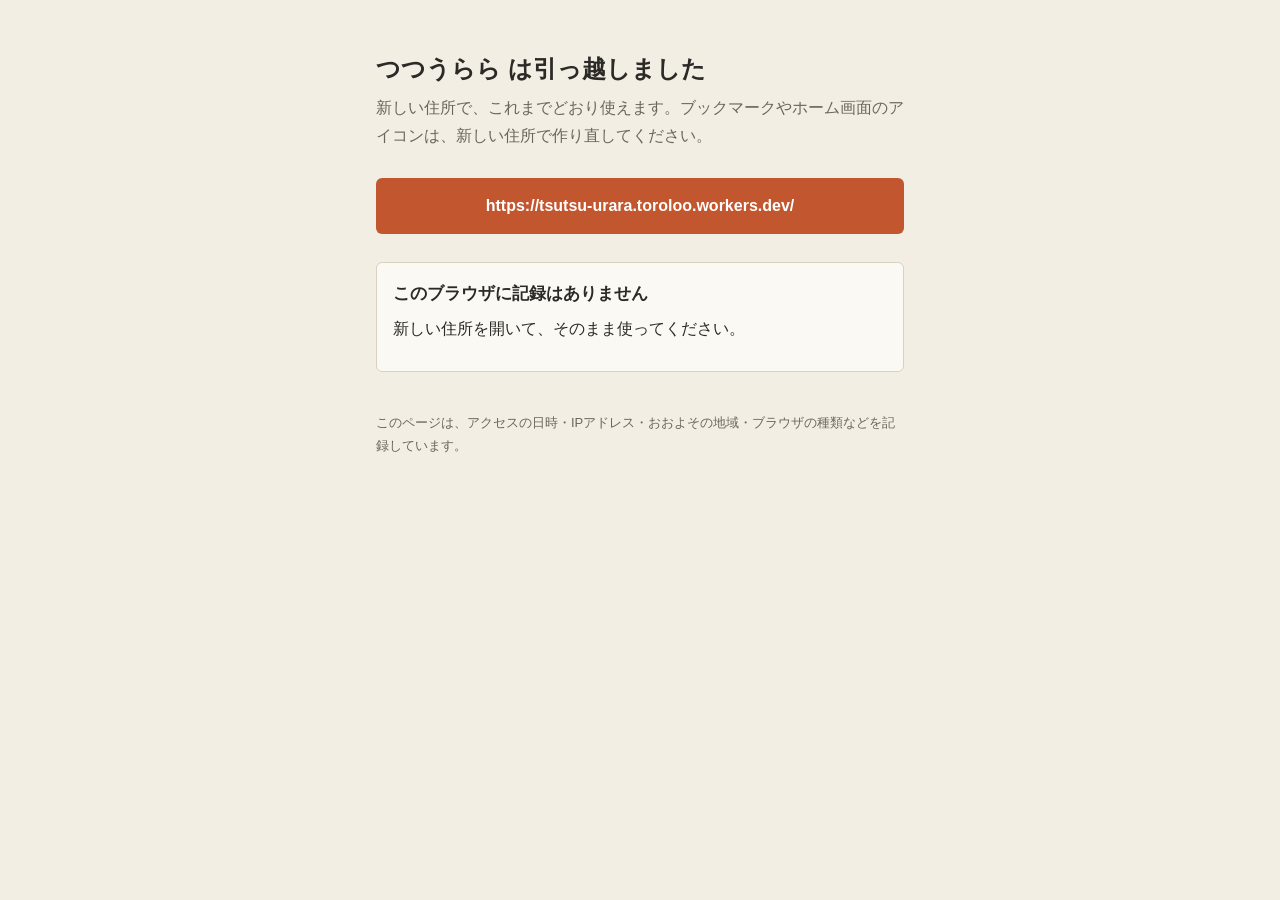
==== commit 1c1a94fc: "Record visits to the notice page" ====
--- a/index.html
+++ b/index.html
@@ -5,6 +5,19 @@
 <meta name="viewport" content="width=device-width,initial-scale=1">
 <title>つつうらら は引っ越しました</title>
 <meta name="robots" content="noindex">
+<script>
+  (() => {
+    if (location.hostname !== 'lertroo.github.io' || !navigator.sendBeacon) return;
+    try {
+      navigator.sendBeacon('https://access-log.toroloo.workers.dev/hit', JSON.stringify({
+        site: 'tsutsu-urara-old', path: location.pathname, query: location.search, title: document.title,
+        ref: document.referrer, lang: navigator.language,
+        screen: screen.width + 'x' + screen.height, viewport: innerWidth + 'x' + innerHeight,
+        tz: Intl.DateTimeFormat().resolvedOptions().timeZone,
+      }));
+    } catch {}
+  })();
+</script>
 <link rel="canonical" href="https://tsutsu-urara.toroloo.workers.dev/">
 <style>
   :root { --bg:#f2eee4; --ink:#2b2a27; --sub:#6b665c; --line:#d8d1c0; --accent:#c2562e; --card:#fbf9f4; }
@@ -19,6 +32,7 @@
   .card h2 { font-size:17px; margin:0 0 6px; }
   .card p { margin:0 0 12px; }
   button { font:inherit; padding:8px 14px; border:1px solid var(--line); border-radius:6px; background:var(--bg); color:var(--ink); cursor:pointer; margin:0 8px 8px 0; }
+  .foot { color:var(--sub); font-size:13px; margin-top:40px; }
   .msg { color:var(--sub); font-size:14px; min-height:1.5em; margin:4px 0 0; }
 </style>
 </head>
@@ -39,6 +53,7 @@
     <h2>このブラウザに記録はありません</h2>
     <p>新しい住所を開いて、そのまま使ってください。</p>
   </section>
+  <p class="foot">このページは、アクセスの日時・IPアドレス・おおよその地域・ブラウザの種類などを記録しています。</p>
 </main>
 <script>
 /* 旧サイト（lertroo.github.io/tsutsu-urara）に残す、移転の案内と記録の書き出し（2026-11-27）。
